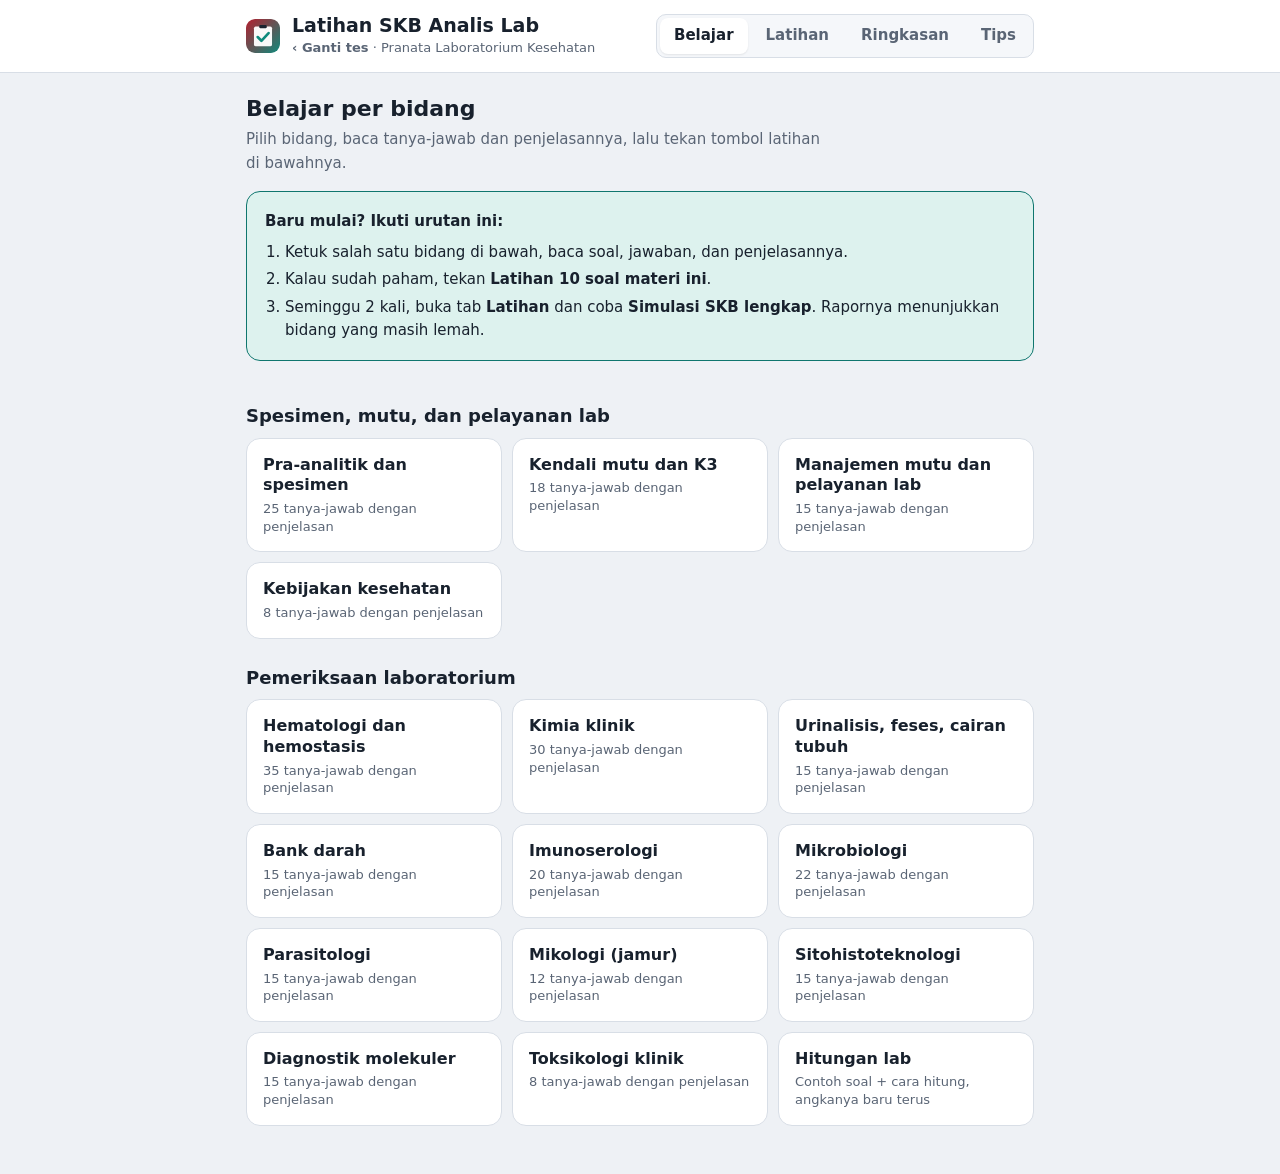
==== skb.html @ 76d7df22 "Latihan CPNS: SKD dan SKB Analis Lab (web app, PWA, offline)" ====
<!doctype html>
<html lang="id">
<head>
<meta charset="utf-8">
<meta name="viewport" content="width=device-width, initial-scale=1, viewport-fit=cover">
<title>Latihan SKB Analis Lab</title>
<meta name="description" content="Latihan soal SKD dan SKB CPNS lengkap dengan pembahasan. Bisa dipasang di HP dan dipakai offline.">
<link rel="manifest" href="manifest.webmanifest">
<link rel="icon" href="icon.svg" type="image/svg+xml">
<link rel="apple-touch-icon" href="icon-192.png">
<meta name="theme-color" media="(prefers-color-scheme: light)" content="#ffffff">
<meta name="theme-color" media="(prefers-color-scheme: dark)" content="#171e28">
<meta name="mobile-web-app-capable" content="yes">
<meta name="apple-mobile-web-app-capable" content="yes">
<meta name="apple-mobile-web-app-status-bar-style" content="default">
<meta name="apple-mobile-web-app-title" content="Latihan CPNS">
<script>if ("serviceWorker" in navigator && location.protocol === "https:") addEventListener("load", function(){ navigator.serviceWorker.register("sw.js").catch(function(){}); });</script>

<style>

/* Layout: satu kolom maks 820px. Gaya lembar CAT BKN: kartu soal + grid nomor (hijau = terjawab, kuning = ragu). Aksen merah putih. */
:root{
  --bg:#eef1f5; --surface:#ffffff; --surface-2:#f5f7fa; --ink:#18212d; --muted:#5a6575; --line:#d8dee6;
  --accent:#a01d2a; --accent-soft:#f7e4e6; --on-accent:#ffffff;
  --ok:#16764a; --ok-soft:#dff2e8; --warn:#9a6208; --warn-soft:#fcefd6; --bad:#b42318; --bad-soft:#fbe3e0;
  --f-head:"Segoe UI Variable Display","Segoe UI",system-ui,-apple-system,Roboto,"Helvetica Neue",Arial,sans-serif;
  --f-body:"Segoe UI",system-ui,-apple-system,Roboto,"Helvetica Neue",Arial,sans-serif;
  --f-num:"Cascadia Mono",Consolas,"Roboto Mono",ui-monospace,Menlo,monospace;
  color-scheme:light;
}
@media (prefers-color-scheme: dark){
  :root{
    --bg:#0f141b; --surface:#171e28; --surface-2:#1d2632; --ink:#e6ebf1; --muted:#9ba6b5; --line:#2b3543;
    --accent:#e46470; --accent-soft:#3b1d23; --on-accent:#1b0b0e;
    --ok:#55c890; --ok-soft:#133022; --warn:#e5ad50; --warn-soft:#352812; --bad:#f17b73; --bad-soft:#3b1a18;
    color-scheme:dark;
  }
}
*{box-sizing:border-box}
[hidden]{display:none!important}
html{-webkit-text-size-adjust:100%}
body{margin:0;background:var(--bg);color:var(--ink);font:15px/1.55 var(--f-body)}
.wrap{max-width:820px;margin:0 auto;padding-left:max(16px,env(safe-area-inset-left,0px));padding-right:max(16px,env(safe-area-inset-right,0px))}
h1,h2,h3,h4{font-family:var(--f-head);line-height:1.25;text-wrap:balance;margin:0}
h2{font-size:22px}
h3{font-size:18px;margin-top:28px}
h4{font-size:15px;margin-top:18px;color:var(--muted);text-transform:uppercase;letter-spacing:.06em}
p{margin:0}
a{color:var(--accent)}
button{font:inherit;color:inherit}
.muted{color:var(--muted)}
.btn{display:inline-flex;align-items:center;justify-content:center;gap:6px;min-height:42px;padding:8px 16px;border-radius:10px;border:1px solid var(--line);background:var(--surface);cursor:pointer;font-weight:600}
.btn:hover{border-color:var(--muted)}
.btn.primary{background:var(--accent);border-color:var(--accent);color:var(--on-accent)}
.btn:disabled{opacity:.45;cursor:default}
.btn[aria-pressed="true"]{background:var(--warn-soft);border-color:var(--warn);color:var(--ink)}
:focus-visible{outline:2px solid var(--accent);outline-offset:2px}
.card{background:var(--surface);border:1px solid var(--line);border-radius:14px;padding:18px}
.row{display:flex;flex-wrap:wrap;gap:10px;align-items:center}
.chip{display:inline-block;padding:2px 10px;border-radius:999px;font:600 12px/1.6 var(--f-num);letter-spacing:.04em;background:var(--surface-2);border:1px solid var(--line)}

/* header */
.top{background:var(--surface);border-bottom:1px solid var(--line)}
.top-in{display:flex;flex-wrap:wrap;gap:12px;align-items:center;justify-content:space-between;padding-block:14px}
.brand{display:flex;gap:12px;align-items:center;min-width:0}
.flag{flex:none;width:34px;height:24px;border-radius:4px;overflow:hidden;border:1px solid var(--line);display:grid;grid-template-rows:1fr 1fr}
.flag i:first-child{background:#c8102e}.flag i:last-child{background:#fff}
.brand h1{font-size:19px}
.brand p{font-size:13px;color:var(--muted)}
.tabs{display:flex;gap:4px;background:var(--surface-2);border:1px solid var(--line);border-radius:10px;padding:3px}
.tab{border:0;background:transparent;padding:6px 14px;border-radius:8px;cursor:pointer;font-weight:600;color:var(--muted)}
.tab[aria-selected="true"]{background:var(--surface);color:var(--ink);box-shadow:0 1px 2px rgba(0,0,0,.08)}
main{padding-block:22px 48px;display:block}
section{display:flex;flex-direction:column;gap:16px}

/* menu */
.intro{display:flex;flex-direction:column;gap:6px}
.intro p{color:var(--muted);max-width:62ch}
.modes{display:grid;grid-template-columns:repeat(3,minmax(0,1fr));gap:10px}
.mode{display:flex;flex-direction:column;gap:2px;text-align:left;padding:16px;border-radius:14px;border:1px solid var(--line);background:var(--surface);cursor:pointer}
.mode:hover{border-color:var(--accent)}
.mode b{font:700 22px/1.2 var(--f-head)}
.mode span{font-size:13px;color:var(--muted)}
.mode em{font:600 12px/1.6 var(--f-num);font-style:normal;margin-top:8px;color:var(--ink)}
.mode.full{grid-column:1/-1;background:var(--accent);border-color:var(--accent);color:var(--on-accent)}
.mode.full span,.mode.full em{color:var(--on-accent);opacity:.9}
.toggle{display:flex;gap:10px;align-items:flex-start;cursor:pointer}
.toggle input{width:18px;height:18px;margin-top:2px;accent-color:var(--accent)}
.tblwrap{overflow-x:auto}
table{border-collapse:collapse;width:100%;font-size:14px}
th,td{text-align:left;padding:8px 10px;border-bottom:1px solid var(--line);vertical-align:top}
th{font-size:12px;text-transform:uppercase;letter-spacing:.05em;color:var(--muted);font-weight:600}
td.n,th.n{font-family:var(--f-num);font-variant-numeric:tabular-nums;white-space:nowrap}

/* quiz */
.qbar{display:flex;gap:10px;align-items:center;flex-wrap:wrap}
.qbar .pos{font-weight:600}
.timer{margin-left:auto;font:700 18px/1 var(--f-num);font-variant-numeric:tabular-nums;padding:8px 12px;border-radius:10px;background:var(--surface);border:1px solid var(--line)}
.timer.low{color:var(--bad);border-color:var(--bad)}
.qtext{white-space:pre-line;font-size:16px;line-height:1.6}
.qtext.big{font-size:30px;letter-spacing:.12em;line-height:1.4}
.opts{display:flex;flex-direction:column;gap:8px;margin-top:16px}
.opt{display:flex;gap:12px;align-items:flex-start;width:100%;text-align:left;padding:11px 14px;border-radius:10px;border:1px solid var(--line);background:var(--surface);cursor:pointer;line-height:1.45}
.opt:hover:not(:disabled){border-color:var(--muted)}
.opt[aria-pressed="true"]{border-color:var(--accent);background:var(--accent-soft)}
.opt:disabled{cursor:default}
.let{flex:none;width:28px;height:28px;border-radius:50%;display:grid;place-items:center;border:1px solid var(--line);font:600 13px/1 var(--f-num);background:var(--surface)}
.opt[aria-pressed="true"] .let{background:var(--accent);border-color:var(--accent);color:var(--on-accent)}
.txt{flex:1;min-width:0;padding-top:3px}
.opt.big .txt,.rv-opts .big .txt{font-size:26px;padding-top:0;line-height:1.1}
.pts{flex:none;font:600 12px/28px var(--f-num);color:var(--muted);white-space:nowrap}
.good{border-color:var(--ok)!important;background:var(--ok-soft)!important}
.badopt{border-color:var(--bad)!important;background:var(--bad-soft)!important}
.fb{margin-top:14px;padding:14px;border-radius:10px;background:var(--surface-2);border:1px solid var(--line);display:flex;flex-direction:column;gap:6px}
.fb .v{font-weight:700}
.fb .v.ok{color:var(--ok)}.fb .v.bad{color:var(--bad)}
.qnav{position:sticky;bottom:0;z-index:5;display:grid;grid-template-columns:1fr auto 1fr;gap:8px;padding-block:10px;padding-bottom:max(10px,env(safe-area-inset-bottom,0px));background:var(--bg)}
.qnav .btn{width:100%}
.gridhead{display:flex;justify-content:space-between;align-items:center;gap:10px;margin-bottom:12px}
.gsec{font:600 12px/1 var(--f-num);color:var(--muted);letter-spacing:.06em;margin:10px 0 6px}
.gsec:first-child{margin-top:0}
.grid{display:grid;grid-template-columns:repeat(auto-fill,minmax(42px,1fr));gap:6px}
.gbtn{height:38px;border-radius:8px;border:1px solid var(--line);background:var(--surface);cursor:pointer;font:600 13px/1 var(--f-num);font-variant-numeric:tabular-nums}
.gbtn.done{background:var(--ok-soft);border-color:var(--ok)}
.gbtn.flag{background:var(--warn-soft);border-color:var(--warn)}
.gbtn.cur{outline:2px solid var(--accent);outline-offset:1px}
.legend{display:flex;flex-wrap:wrap;gap:14px;margin-top:12px;font-size:13px;color:var(--muted)}
.legend i{display:inline-block;width:12px;height:12px;border-radius:3px;border:1px solid var(--line);vertical-align:-1px;margin-right:6px}
.legend .l-done{background:var(--ok-soft);border-color:var(--ok)}
.legend .l-flag{background:var(--warn-soft);border-color:var(--warn)}
.confirm{border-color:var(--accent);display:flex;flex-direction:column;gap:12px}

/* hasil */
.summary{display:flex;flex-direction:column;gap:6px}
.summary .big{font:700 34px/1.1 var(--f-head)}
.secgrid{display:grid;grid-template-columns:repeat(auto-fit,minmax(220px,1fr));gap:10px}
.sc{display:flex;flex-direction:column;gap:8px}
.sc .score{font:700 28px/1 var(--f-head);font-variant-numeric:tabular-nums}
.sc .score small{font-size:15px;color:var(--muted);font-weight:600}
.bar{position:relative;height:10px;border-radius:5px;background:var(--surface-2);border:1px solid var(--line);margin-top:6px}
.bar i{display:block;height:100%;border-radius:5px}
.bar b{position:absolute;top:-5px;bottom:-5px;width:2px;background:var(--ink)}
.barlbl{position:relative;height:16px;font:600 11px/16px var(--f-num);color:var(--muted)}
.barlbl span{position:absolute;transform:translateX(-50%);white-space:nowrap}
.status{font-weight:700;font-size:14px}
.status.ok{color:var(--ok)}.status.bad{color:var(--bad)}
.rv{background:var(--surface);border:1px solid var(--line);border-radius:14px;padding:16px;display:flex;flex-direction:column;gap:10px}
.rv-head{display:flex;gap:8px;align-items:center;flex-wrap:wrap}
.rv-no{font:700 14px/1 var(--f-num)}
.rv-v{margin-left:auto;font-weight:700;font-size:14px}
.rv-v.ok{color:var(--ok)}.rv-v.bad{color:var(--bad)}.rv-v.warn{color:var(--warn)}
.rv-opts{list-style:none;margin:0;padding:0;display:flex;flex-direction:column;gap:6px}
.rv-opts li{display:flex;gap:10px;align-items:flex-start;padding:8px 10px;border-radius:8px;border:1px solid var(--line)}
.tag{flex:none;font:600 11px/22px var(--f-num);padding:0 8px;border-radius:999px;background:var(--surface-2);border:1px solid var(--line);align-self:center}
.pemb{padding:12px;border-radius:10px;background:var(--surface-2);font-size:14px}
.pemb::before{content:"Pembahasan: ";font-weight:700}

/* contekan */
.cheat{display:flex;flex-direction:column;gap:12px}
.cheat ul{margin:0;padding-left:20px;display:flex;flex-direction:column;gap:4px}
.lead{color:var(--muted);max-width:64ch}
.cols{display:grid;grid-template-columns:repeat(2,minmax(0,1fr));gap:12px}
.note{font-size:13px;color:var(--muted)}
.callout{padding:12px 14px;border-radius:10px;background:var(--accent-soft);border:1px solid var(--accent);font-size:14px}

/* versi cetak */
.plist{padding-left:22px;display:flex;flex-direction:column;gap:14px}
.pq{break-inside:avoid}
.popts{list-style:none;padding-left:0;margin:6px 0 0;display:flex;flex-direction:column;gap:2px}
.popts.big li{font-size:22px}
.pkey{display:flex;flex-direction:column;gap:6px;break-inside:avoid;padding:8px 0;border-bottom:1px solid var(--line)}
.pkey b{font-family:var(--f-num)}
.pagebreak{break-before:page}
body.printmode .top,body.printmode .noprint{display:none!important}

@media (max-width:600px){
  .modes{grid-template-columns:1fr 1fr}
  .cols{grid-template-columns:1fr}
  .qtext.big{font-size:24px}
  .timer{font-size:16px}
}
@media print{
  :root{--bg:#fff;--surface:#fff;--surface-2:#f3f4f6;--ink:#111;--muted:#444;--line:#ccc;--accent:#a01d2a;--accent-soft:#f7e4e6;color-scheme:light}
  @page{margin:14mm}
  body{font-size:11pt;background:#fff}
  .top,.noprint,.qnav{display:none!important}
  main{padding:0}
  .card{border:0;padding:0}
  h3{break-after:avoid}
  .tblwrap{overflow:visible}
  tr{break-inside:avoid}
}
@media (prefers-reduced-motion:reduce){*{scroll-behavior:auto!important}}

/* ---- v2: figural, latihan per materi, riwayat ---- */
.fig{white-space:pre;font:28px/1.25 "Segoe UI Symbol","Noto Sans Symbols 2","Noto Sans Symbols","Apple Symbols",var(--f-body);margin-top:14px;padding:12px 14px;background:var(--surface-2);border:1px solid var(--line);border-radius:10px;overflow-x:auto;max-width:100%}
.figo .txt{white-space:pre;font:22px/1.15 "Segoe UI Symbol","Noto Sans Symbols 2","Noto Sans Symbols","Apple Symbols",var(--f-body);padding-top:2px}
.sub{display:flex;flex-direction:column;gap:10px}
.btn.sm{min-height:34px;padding:4px 12px;font-size:13px}
.grouplbl{font:600 12px/1 var(--f-num);letter-spacing:.08em;color:var(--muted);margin-top:8px}
.chips{display:flex;flex-wrap:wrap;gap:8px;margin-top:8px}
.chipbtn{border:1px solid var(--line);background:var(--surface);color:var(--ink);border-radius:999px;padding:7px 14px;cursor:pointer;font-weight:600;font-size:14px;text-align:left}
.chipbtn:hover{border-color:var(--accent);background:var(--accent-soft)}
.chipbtn small{color:var(--muted);font-weight:500;margin-left:6px;font-size:12px}
#riwayat td.status{font-size:13px}
.popts li{display:flex;gap:4px;align-items:flex-start}
.popts.figo li .txt{font-size:18px}
@media (max-width:600px){
  .modes{grid-template-columns:repeat(3,minmax(0,1fr))}
  .mode{padding:12px}
  .mode b{font-size:20px}
  .fig{font-size:20px}
  .figo .txt{font-size:18px}
}
@media print{
  .fig{background:none;font-size:16pt}
}
/* ---- Mobile first: target sentuh besar, header ringkas ---- */
button,a,.toggle{touch-action:manipulation;-webkit-tap-highlight-color:transparent}
.brand .home{flex:none;display:block;line-height:0}
.brand .home img{border-radius:9px}
.brand .switch{color:var(--muted);text-decoration:none;font-weight:600}
.brand .switch:hover{color:var(--accent)}
@media (max-width:600px){
  body{font-size:16px}
  .top-in{padding-block:10px;gap:10px}
  .brand h1{font-size:17px}
  .brand p{font-size:12px}
  .tabs{width:100%}
  .tab{flex:1;padding:9px 6px;font-size:14px;text-align:center}
  main{padding-block:16px 40px}
  .card{padding:15px;border-radius:12px}
  h2{font-size:20px}
  .qtext{font-size:16.5px}
  .opt{min-height:54px;padding:13px 12px;font-size:16px}
  .let{width:30px;height:30px}
  .qnav .btn{min-height:50px;font-size:15px}
  .qnav{grid-template-columns:1fr 1fr 1.3fr}
  .gbtn{height:44px;font-size:14px}
  .grid{grid-template-columns:repeat(auto-fill,minmax(44px,1fr))}
  .chipbtn{min-height:42px;font-size:14.5px}
  .btn{min-height:46px}
  .btn.sm{min-height:38px}
  .timer{padding:8px 10px}
  .mode{min-height:96px}
  table{font-size:13.5px}
  th,td{padding:7px 8px}
}
@media (hover:none){
  .opt:hover:not(:disabled),.chipbtn:hover,.btn:hover{border-color:var(--line)}
  .opt[aria-pressed="true"]{border-color:var(--accent)}
}
/* ---- Tab Belajar (mode baca) ---- */
.guide{display:flex;flex-direction:column;gap:6px;border-color:var(--accent);background:var(--accent-soft)}
.guide ol{margin:2px 0 0;padding-left:20px;display:flex;flex-direction:column;gap:4px}
.tgrid{display:grid;grid-template-columns:repeat(auto-fill,minmax(220px,1fr));gap:10px;margin-top:10px}
.tcard{display:flex;flex-direction:column;gap:4px;text-align:left;padding:16px;border-radius:14px;border:1px solid var(--line);background:var(--surface);color:var(--ink);cursor:pointer;min-height:76px;font:inherit}
.tcard b{font-size:16px;line-height:1.3}
.tcard span{font-size:13px;color:var(--muted);line-height:1.35}
.tcard:hover{border-color:var(--accent)}
.btn.big{min-height:52px;font-size:16px;width:100%}
.tlist{display:flex;flex-direction:column;gap:10px}
.tq .rv-no{color:var(--muted);font-size:12px}
.tq-isi{display:flex;flex-direction:column;gap:8px}
.ans{padding:12px 14px;border-radius:10px;background:var(--ok-soft);border:1px solid var(--ok);line-height:1.5}
.ans > b{color:var(--ok)}
.ans.figans span{font:24px/1.15 "Segoe UI Symbol","Noto Sans Symbols 2","Noto Sans Symbols","Apple Symbols",var(--f-body);white-space:pre;display:inline-block;vertical-align:middle}
.tkp-list{list-style:none;margin:8px 0 0;padding:0;display:flex;flex-direction:column;gap:6px}
.tkp-list li{display:flex;gap:10px;align-items:flex-start}
.tkp-list .pts{flex:none;min-width:54px;line-height:1.5}
.tkp-list .pts.top{color:var(--ok);font-weight:700}
.reveal{align-self:flex-start}
@media (max-width:600px){
  .tgrid{grid-template-columns:1fr 1fr;gap:8px}
  .tcard{padding:13px;min-height:84px}
  .tcard b{font-size:15px}
  .tab{padding:9px 4px;font-size:13.5px}
}
/* Kolom tidak boleh melebar karena tabel di dalamnya */
.cols{grid-template-columns:repeat(2,minmax(0,1fr))}
.cols > *, .secgrid > *, .tgrid > *, .langkah > *, .pilih > *{min-width:0}
@media (max-width:600px){ .cols{grid-template-columns:minmax(0,1fr)} }

/* ---- Tema SKB: aksen hijau toska biar beda dari aplikasi SKD ---- */
:root{--accent:#0f766e;--accent-soft:#ddf2ee;--on-accent:#ffffff}
@media (prefers-color-scheme: dark){:root{--accent:#34c3ae;--accent-soft:#11302b;--on-accent:#04201b}}
@media print{:root{--accent:#0f766e;--accent-soft:#ddf2ee}}
.summary .big small{font-size:16px;color:var(--muted);font-weight:600}

</style>
</head>
<body>
<header class="top">
  <div class="wrap top-in">
    <div class="brand">
      <a class="home" href="./" title="Kembali ke pilihan tes"><img src="icon.svg" width="34" height="34" alt="Pilih tes"></a>
      <div><h1>Latihan SKB Analis Lab</h1><p><a class="switch" href="./">‹ Ganti tes</a> · Pranata Laboratorium Kesehatan</p></div>
    </div>
    <nav class="tabs" role="tablist">
      <button class="tab" role="tab" data-tab="belajar" aria-selected="true">Belajar</button>
      <button class="tab" role="tab" data-tab="latihan" aria-selected="false">Latihan</button>
      <button class="tab" role="tab" data-tab="contekan" aria-selected="false">Ringkasan</button>
      <button class="tab" role="tab" data-tab="tips" aria-selected="false">Tips</button>
    </nav>
  </div>
</header>

<main class="wrap">
  <section id="v-belajar">
    <div class="intro">
      <h2>Belajar per bidang</h2>
      <p>Pilih bidang, baca tanya-jawab dan penjelasannya, lalu tekan tombol latihan di bawahnya.</p>
    </div>
    <div class="card guide">
      <b>Baru mulai? Ikuti urutan ini:</b>
      <ol>
        <li>Ketuk salah satu bidang di bawah, baca soal, jawaban, dan penjelasannya.</li>
        <li>Kalau sudah paham, tekan <b>Latihan 10 soal materi ini</b>.</li>
        <li>Seminggu 2 kali, buka tab <b>Latihan</b> dan coba <b>Simulasi SKB lengkap</b>. Rapornya menunjukkan bidang yang masih lemah.</li>
      </ol>
    </div>
    <div id="belajar-list"></div>
  </section>

  <section id="v-topik" hidden>
    <div><button class="btn sm" id="t-back" type="button">‹ Daftar bidang</button></div>
    <div class="intro"><span class="chip" id="t-sec" style="align-self:flex-start">SKB</span><h2 id="t-judul"></h2><p class="muted" id="t-info"></p></div>
    <button class="btn primary big" id="t-latihan" type="button">Latihan 10 soal materi ini</button>
    <label class="toggle card" for="t-tutup"><input type="checkbox" id="t-tutup"><span><b>Tutup jawaban</b><br><span class="muted">Coba jawab di kepala dulu, lalu ketuk “Lihat jawaban” di tiap soal.</span></span></label>
    <div id="t-list" class="tlist"></div>
    <button class="btn" id="t-more" type="button" hidden>Tampilkan contoh soal lain</button>
    <button class="btn primary big" id="t-latihan2" type="button">Latihan 10 soal materi ini</button>
  </section>

  <section id="v-menu" hidden>
    <div class="intro">
      <h2>Latihan SKB Pranata Laboratorium Kesehatan</h2>
      <p>SKB (Seleksi Kompetensi Bidang) menguji ilmu teknis analis lab. Soal diambil acak dari bank soal, soal hitungan lab dibuat ulang dengan angka baru tiap main, dan soal yang jarang muncul didahulukan.</p>
    </div>
    <div class="modes" id="modes"></div>
    <label class="toggle card" for="opt-belajar">
      <input type="checkbox" id="opt-belajar">
      <span><b>Mode belajar</b><br><span class="muted">Pembahasan langsung muncul tiap selesai jawab, tanpa timer. Matikan kalau mau simulasi kayak ujian beneran.</span></span>
    </label>
    <div class="card sub">
      <h3 style="margin-top:0">Latihan per bidang</h3>
      <p class="muted">Mau latihan satu bidang saja? Buka tab Belajar, pilih bidangnya, lalu tekan “Latihan 10 soal materi ini”.</p>
      <div><button class="btn" id="b-ke-belajar" type="button">Buka tab Belajar</button></div>
    </div>
    <div class="card sub">
      <h3 style="margin-top:0">Ulangi soal yang pernah salah</h3>
      <p class="muted" id="salah-info"></p>
      <div class="row">
        <button class="btn primary" id="b-salah" type="button">Latihan soal yang salah</button>
        <button class="btn" id="b-salah-reset" type="button">Kosongkan daftar</button>
      </div>
      <p class="note" id="salah-confirm" hidden></p>
    </div>
    <div class="card sub" id="riwayat-card" hidden>
      <h3 style="margin-top:0">Riwayat nilai</h3>
      <div class="tblwrap"><table id="riwayat"></table></div>
    </div>
    <div class="card">
      <h3 style="margin-top:0">Tentang SKB</h3>
      <ul style="margin:8px 0 0;padding-left:20px;display:flex;flex-direction:column;gap:4px">
        <li>SKB ikut kalau lolos passing grade SKD. Biasanya pakai CAT BKN dengan materi teknis sesuai jabatan.</li>
        <li>Jenjang <b>Terampil</b> untuk lulusan D3, jenjang <b>Ahli Pertama</b> untuk lulusan D4/S1. Materinya sama, Ahli Pertama lebih dalam di mutu, manajemen, dan molekuler.</li>
        <li>Nilai akhir umumnya gabungan 40% SKD dan 60% SKB, lalu diranking per formasi. Jadi SKB porsinya lebih besar.</li>
        <li>Jumlah soal, waktu, dan tes tambahan (praktik/wawancara) bisa beda tiap instansi. Cek pengumuman resmi di <a href="https://sscasn.bkn.go.id" target="_blank" rel="noopener">sscasn.bkn.go.id</a> dan instansi tujuan.</li>
      </ul>
      <h4>Materi pokok resmi SKB CAT: Pranata Laboratorium Kesehatan Ahli Pertama</h4>
      <div class="cols" style="margin-top:8px">
        <div><b>Kompetensi generik</b><ol style="margin:6px 0 0;padding-left:20px">
          <li>Pengambilan, penanganan, pengiriman, dan penyimpanan spesimen laboratorium kesehatan</li>
          <li>Audit mutu internal (IQC) dan verifikasi pengendalian mutu internal laboratorium</li>
          <li>Quality management laboratorium</li>
          <li>Sistem pelayanan laboratorium</li>
        </ol></div>
        <div><b>Kompetensi spesifik</b><ol style="margin:6px 0 0;padding-left:20px">
          <li>Pemeriksaan darah lengkap dan hemostasis</li>
          <li>Urinalisis, pemeriksaan feses lengkap, pemeriksaan kimia darah, dan cairan tubuh</li>
          <li>Pemeriksaan imunologi dasar</li>
          <li>Pemeriksaan mikroskopik preparat, BTA, malaria, protozoa, helmintologi, dan mikologi</li>
          <li>Pemeriksaan sito-histoteknologi (prosesing jaringan, sitopatologi, mikrotom, potong beku jaringan)</li>
          <li>Diagnostik molekuler (isolasi, amplifikasi, dan identifikasi asam nukleat)</li>
        </ol></div>
      </div>
      <p class="note" style="margin-top:8px">Sumber: Lampiran Surat Menteri PANRB Nomor B/5457/M.SM.01.00/2024 tentang Materi Pokok Soal SKB dengan CAT (CPNS TA 2024), halaman 91. Untuk jenjang Terampil, lampiran itu cuma merujuk ke kamus kompetensi tanpa rincian topik. Kisi-kisi CPNS 2021 untuk Terampil menekankan pengambilan, penerimaan, dan pengiriman spesimen, sediaan hematologi dan mikrobiologi, serta perawatan alat. Semua topik itu ada di bank soal ini.</p>
      <p class="note" id="bank-info" style="margin-top:10px"></p>
    </div>
  </section>

  <section id="v-quiz" hidden>
    <div class="qbar">
      <button class="btn sm" id="b-keluar" type="button">‹ Menu</button>
      <span class="chip" id="q-sec"></span>
      <span class="pos" id="q-pos"></span>
      <span class="timer" id="q-timer" aria-live="off"></span>
    </div>
    <div class="card confirm" id="exit-confirm" hidden>
      <p>Keluar dari latihan ini? Jawaban yang sudah diisi tidak disimpan dan tidak masuk riwayat.</p>
      <div class="row">
        <button class="btn primary" id="x-yes" type="button">Ya, keluar ke menu</button>
        <button class="btn" id="x-finish" type="button">Selesai dan lihat nilai</button>
        <button class="btn" id="x-no" type="button">Lanjut ngerjain</button>
      </div>
    </div>
    <article class="card">
      <p class="qtext" id="q-text"></p>
      <div class="opts" id="q-opts"></div>
      <div class="fb" id="q-fb" hidden></div>
    </article>
    <div class="qnav">
      <button class="btn" id="b-prev" type="button">Sebelumnya</button>
      <button class="btn" id="b-flag" type="button" aria-pressed="false">Ragu-ragu</button>
      <button class="btn primary" id="b-next" type="button">Berikutnya</button>
    </div>
    <div class="card confirm" id="confirm" hidden>
      <p id="confirm-text"></p>
      <div class="row">
        <button class="btn primary" id="c-yes" type="button">Ya, selesai dan lihat nilai</button>
        <button class="btn" id="c-no" type="button">Lanjut ngerjain</button>
      </div>
    </div>
    <div class="card">
      <div class="gridhead"><b>Nomor soal</b><button class="btn" id="b-finish" type="button">Selesai</button></div>
      <div id="grid"></div>
      <div class="legend"><span><i class="l-done"></i>Sudah dijawab</span><span><i class="l-flag"></i>Ragu-ragu</span><span><i></i>Belum dijawab</span></div>
    </div>
  </section>

  <section id="v-hasil" hidden>
    <div class="card summary" id="h-sum"></div>
    <div class="card sub">
      <h3 style="margin-top:0">Rapor per bidang</h3>
      <div class="tblwrap"><table id="h-rapor"></table></div>
      <div id="h-saran"></div>
    </div>
    <div class="row noprint">
      <button class="btn primary" id="h-again" type="button">Ulangi dengan soal baru</button>
      <button class="btn" id="h-menu" type="button">Kembali ke menu</button>
    </div>
    <h3>Pembahasan</h3>
    <label class="toggle noprint" for="h-wrong"><input type="checkbox" id="h-wrong"><span>Tampilkan yang salah saja</span></label>
    <div id="h-review" style="display:flex;flex-direction:column;gap:10px"></div>
  </section>

  <section id="v-contekan" class="cheat" hidden><h2>Ringkasan materi SKB</h2><p class="lead">Sedang disusun.</p></section>

  <section id="v-tips" class="cheat" hidden>
    <div class="row noprint" style="justify-content:space-between">
      <h2>Tips dan cara belajar SKB</h2>
      <button class="btn" type="button" onclick="window.print()">Cetak / simpan PDF</button>
    </div>
    <p class="lead">Materi SKB analis itu luas, tapi polanya berulang: tabung dan spesimen, rumus hitungan, gambaran mikroskopis, dan interpretasi hasil. Kuasai yang sering keluar dulu, baru yang jarang.</p>

    <h3>Alur belajar harian (60 sampai 90 menit)</h3>
    <div class="tblwrap"><table><tbody>
      <tr><td class="n">1</td><td><b>10 menit hitungan lab</b> (mode belajar). Rumusnya sedikit, soalnya pasti keluar, jadi ini poin paling murah.</td></tr>
      <tr><td class="n">2</td><td><b>30 menit 2 bidang terlemah</b> dari rapor simulasi terakhir, mode belajar, baca semua pembahasan.</td></tr>
      <tr><td class="n">3</td><td><b>10 menit ulangi soal salah.</b></td></tr>
      <tr><td class="n">4</td><td><b>10 menit baca contekan</b> bidang yang barusan dilatih.</td></tr>
      <tr><td class="n">5</td><td><b>Tiap 3 hari:</b> simulasi 100 soal pakai timer. Lihat rapor per bidang, yang merah jadi fokus 3 hari berikutnya.</td></tr>
    </tbody></table></div>

    <h3>Urutan prioritas bidang</h3>
    <div class="tblwrap"><table>
      <thead><tr><th>Prioritas</th><th>Bidang</th><th>Alasan</th></tr></thead>
      <tbody>
        <tr><td class="n">1</td><td>Hematologi, kimia klinik, pra-analitik</td><td>Porsi soal paling besar dan paling sering jadi soal kasus</td></tr>
        <tr><td class="n">2</td><td>Kendali mutu, manajemen mutu, mikrobiologi, imunoserologi</td><td>Mutu dan manajemen lab masuk kompetensi generik resmi, sisanya banyak hafalan pasti (media, reagen, aturan Westgard)</td></tr>
        <tr><td class="n">3</td><td>Parasitologi, mikologi, urinalisis dan cairan tubuh, bank darah</td><td>Mikologi disebut eksplisit di materi resmi; topiknya sempit, cepat dikuasai</td></tr>
        <tr><td class="n">4</td><td>Sitohisto, molekuler, toksikologi, kebijakan kesehatan</td><td>Soalnya lebih sedikit, cukup kuasai alur kerja dan angka kunci</td></tr>
      </tbody>
    </table></div>

    <h3>Jembatan keledai lab</h3>
    <div class="tblwrap"><table>
      <thead><tr><th>Yang dihafal</th><th>Trik</th></tr></thead>
      <tbody>
        <tr><td>Urutan tabung (CLSI): kultur darah, biru sitrat, merah/kuning serum, hijau heparin, ungu EDTA, abu-abu fluorida</td><td>“<b>K</b>akak <b>B</b>elajar <b>M</b>erawat <b>H</b>ewan <b>U</b>ntuk <b>A</b>nak”</td></tr>
        <tr><td>Pewarnaan Gram: kristal violet, lugol, alkohol (peluntur), safranin</td><td>“<b>KiLAS</b>”. Gram positif ungu, Gram negatif merah</td></tr>
        <tr><td>Ziehl-Neelsen: karbol fuksin (dipanaskan), asam alkohol, metilen biru</td><td>“<b>KAM</b>”. BTA merah di latar biru</td></tr>
        <tr><td>Indeks eritrosit</td><td>MCV = Ht × 10 ÷ eritrosit, MCH = Hb × 10 ÷ eritrosit, MCHC = Hb × 100 ÷ Ht. Ingat: MCHC satu-satunya yang tidak pakai jumlah eritrosit</td></tr>
        <tr><td>Faktor kamar hitung Improved Neubauer</td><td>Leukosit × 50, eritrosit × 10.000</td></tr>
        <tr><td>LDL Friedewald</td><td>Kolesterol total - HDL - TG/5, hanya kalau TG di bawah 400 mg/dL</td></tr>
        <tr><td>Glukosa mg/dL ke mmol/L</td><td>Bagi 18</td></tr>
        <tr><td>Suhu PCR</td><td>“<b>95-55-72</b>”: denaturasi, annealing (sekitar 50 sampai 65), ekstensi</td></tr>
        <tr><td>Aturan Westgard</td><td>1-2s cuma peringatan. 1-3s dan R-4s = galat acak. 2-2s, 4-1s, 10x = galat sistematik</td></tr>
        <tr><td>PT vs APTT</td><td>PT = ekstrinsik (faktor VII), APTT = intrinsik (VIII, IX, XI, XII). Dua-duanya pakai tabung sitrat</td></tr>
        <tr><td>Simpan komponen darah</td><td>PRC dingin 2 sampai 6 °C, trombosit suhu ruang 20 sampai 24 °C sambil digoyang, plasma (FFP) beku</td></tr>
        <tr><td>Pewarnaan HE</td><td>Hematoksilin = inti biru, Eosin = sitoplasma merah muda</td></tr>
        <tr><td>Warna kantong limbah</td><td>Kuning infeksius, ungu sitotoksik, merah radioaktif, cokelat farmasi/kimia, hitam nonmedis. Benda tajam ke wadah tahan tusuk</td></tr>
      </tbody>
    </table></div>

    <h3>Cara jawab soal kasus</h3>
    <ul>
      <li><b>Cari angka yang tidak normal dulu</b>, baru baca pertanyaannya. Contoh: MCV rendah + MCHC rendah = mikrositik hipokrom, pikirkan defisiensi besi atau talasemia.</li>
      <li><b>Soal “langkah pertama/selanjutnya”</b> hampir selalu jawabannya yang paling aman dan sesuai prosedur: cek identitas, ulangi pemeriksaan, cek kontrol, atau konfirmasi, bukan langsung melapor hasil.</li>
      <li><b>Hasil aneh + spesimen hemolisis/lipemik/ikterik</b> biasanya jawabannya kesalahan pra-analitik. Kalium naik palsu pada hemolisis itu favorit soal.</li>
      <li><b>Nilai kritis</b> dilaporkan segera ke dokter/perawat yang bertanggung jawab dan dicatat, jangan ditunda sampai hasil lengkap.</li>
      <li><b>Soal serologi:</b> bedakan skrining vs konfirmasi (sifilis: RPR/VDRL skrining dan pemantauan, TPHA konfirmasi), dan fase infeksi (dengue: NS1 di awal demam, IgM/IgG setelahnya).</li>
      <li><b>Soal mikroskopis:</b> hafalkan ciri pembeda, bukan semua ciri. Contoh: Trichuris bentuk tempayan, P. falciparum gametosit pisang, Entamoeba histolytica menelan eritrosit.</li>
    </ul>

    <h3>Strategi di ruang ujian</h3>
    <ul>
      <li>Kerjakan dulu soal hafalan yang pasti bisa, tandai ragu-ragu soal hitungan dan kasus panjang, balik di akhir.</li>
      <li>Jangan ada soal kosong. Kalau mentok, coret pilihan yang pasti salah dulu, lalu tebak dari sisanya.</li>
      <li>Hitungan: tulis rumus dulu di kertas buram, baru masukkan angka. Cek satuan (fL, pg, g/dL, mL/menit).</li>
      <li>SKB porsinya lebih besar dari SKD di nilai akhir, jadi tiap soal SKB sangat berharga.</li>
    </ul>

    <h3>Kenapa cara ini manjur</h3>
    <ul>
      <li><b>Jawab dulu, baru lihat kunci</b> (active recall) bikin ingatan lebih nempel daripada membaca buku ulang-ulang.</li>
      <li><b>Soal salah diulang berkala</b> lewat daftar “soal yang pernah salah” sampai hilang dari daftar.</li>
      <li><b>Pilihan jawaban selalu diacak</b>, jadi pahami alasannya, jangan menghafal letak hurufnya.</li>
      <li>Belajar 25 menit, istirahat 5 menit. Sedikit tapi tiap hari lebih efektif daripada maraton semalam.</li>
    </ul>
  </section>

  <section id="v-print" hidden></section>
</main>

<script>
const BANK_SKB_A = [
{t:"praanalitik", q:"Pasien akan diperiksa glukosa darah puasa. Lama puasa yang dianjurkan sebelum pengambilan darah adalah ...", o:["8 sampai 12 jam, hanya boleh minum air putih","2 sampai 4 jam, boleh makan ringan","14 sampai 24 jam tanpa air minum","30 menit setelah makan terakhir","Tidak perlu puasa, cukup menghindari gula pada pagi hari"], p:"Glukosa darah puasa mensyaratkan puasa 8 sampai 12 jam dengan air putih tetap boleh diminum. Puasa terlalu singkat membuat kadar glukosa meningkat palsu, sedangkan puasa lebih dari 14 jam dapat menurunkan glukosa dan mengubah hasil lain."},
{t:"praanalitik", q:"Pada pengambilan darah vena, tourniquet sebaiknya dipasang tidak lebih dari ...", o:["1 menit","3 menit","5 menit","10 menit","15 menit"], p:"Pemasangan tourniquet lebih dari 1 menit menyebabkan hemokonsentrasi dan stasis sehingga kadar protein, kolesterol, dan komponen terikat protein meningkat palsu. Tourniquet sebaiknya dilepas segera setelah darah mulai mengalir."},
{t:"praanalitik", q:"Sudut penusukan jarum yang tepat pada pengambilan darah vena dengan jarum biasa atau vacutainer adalah ...", o:["15 sampai 30 derajat dengan lubang jarum (bevel) menghadap ke atas","45 sampai 60 derajat dengan bevel menghadap ke bawah","90 derajat tegak lurus kulit","Sejajar kulit (0 derajat)","60 sampai 90 derajat dengan bevel menghadap ke samping"], p:"Sudut kecil 15 sampai 30 derajat dengan bevel menghadap ke atas mengurangi risiko menembus dinding vena belakang dan memudahkan darah mengalir. Sudut besar berisiko menembus vena dan menyebabkan hematoma."},
{t:"praanalitik", q:"Urutan pengambilan darah dengan beberapa jenis tabung menurut pedoman CLSI yang benar adalah ...", o:["Botol kultur darah, tabung sitrat (biru), tabung serum (merah/kuning), tabung heparin (hijau), tabung EDTA (ungu), tabung fluorida (abu-abu)","Tabung EDTA, tabung sitrat, tabung serum, tabung heparin, botol kultur darah, tabung fluorida","Tabung serum, tabung EDTA, tabung heparin, tabung sitrat, tabung fluorida, botol kultur darah","Tabung fluorida, tabung EDTA, tabung heparin, tabung serum, tabung sitrat, botol kultur darah","Tabung heparin, tabung EDTA, tabung fluorida, tabung sitrat, tabung serum, botol kultur darah"], p:"Kultur darah diambil paling awal agar steril, lalu sitrat, serum, heparin, EDTA, dan fluorida terakhir. Urutan ini mencegah kontaminasi aditif antar tabung, terutama EDTA yang tidak boleh mendahului tabung sitrat, serum, dan heparin."},
{t:"praanalitik", q:"Tabung dengan tutup berwarna ungu pada pengambilan darah vena berisi antikoagulan ...", o:["EDTA","Natrium sitrat","Heparin","Natrium fluorida","Aktivator bekuan"], p:"Tabung tutup ungu berisi EDTA (K2 atau K3) yang mengikat kalsium, dipakai untuk pemeriksaan hematologi rutin. Sitrat memakai tutup biru, heparin hijau, dan fluorida abu-abu."},
{t:"praanalitik", q:"Pemeriksaan koagulasi (PT dan APTT) memakai tabung natrium sitrat dengan perbandingan antikoagulan dan darah ...", o:["1 bagian sitrat : 9 bagian darah","1 bagian sitrat : 4 bagian darah","1 bagian sitrat : 1 bagian darah","9 bagian sitrat : 1 bagian darah","1 bagian sitrat : 19 bagian darah"], p:"Rasio 1:9 (sitrat 3,2% atau 3,8% terhadap darah) harus dijaga karena jumlah kalsium yang diikat sitrat menentukan hasil uji koagulasi. Rasio 1:4 dipakai pada LED Westergren, bukan pada uji koagulasi."},
{t:"praanalitik", q:"Spesimen darah untuk pemeriksaan glukosa yang tidak dapat segera dipisahkan dari sel sebaiknya ditampung pada tabung ...", o:["Abu-abu berisi natrium fluorida","Ungu berisi EDTA","Biru berisi natrium sitrat","Merah tanpa aditif","Hijau berisi heparin litium"], p:"Natrium fluorida menghambat enzim glikolisis sehingga glukosa stabil beberapa jam. Pada tabung lain, sel darah terus memakai glukosa dan kadarnya turun palsu."},
{t:"praanalitik", q:"Penyebab hemolisis in vitro yang paling mungkin pada pengambilan darah vena adalah ...", o:["Menarik spuit terlalu kuat dengan jarum berdiameter sangat kecil lalu mengocok tabung keras","Tourniquet dilepas sebelum jarum dicabut","Pasien berpuasa 10 jam","Tabung diberi label sebelum diisi","Kulit dibersihkan dengan alkohol dan dibiarkan kering"], p:"Tekanan negatif besar, jarum sangat kecil, dan pengocokan keras merusak membran eritrosit. Alkohol yang belum kering juga dapat menyebabkan hemolisis, tetapi bila dibiarkan kering justru dianjurkan."},
{t:"praanalitik", q:"Serum tampak keruh seperti susu (lipemik) paling mengganggu pemeriksaan ...", o:["Fotometri, karena kekeruhan menaikkan absorbansi sehingga hasil keliru","Penentuan golongan darah ABO","Hitung jenis leukosit pada sediaan apus","Pemeriksaan carik celup urin","Pengukuran suhu tubuh pasien"], p:"Lipemia menghamburkan cahaya dan menaikkan absorbansi pada fotometri, sehingga banyak parameter kimia klinik menyimpang. Penyebab tersering adalah pengambilan tanpa puasa yang cukup sehingga trigliserida tinggi."},
{t:"praanalitik", q:"Serum berwarna kuning pekat pada pasien dengan bilirubin sangat tinggi disebut spesimen ...", o:["Ikterik","Lipemik","Hemolitik","Beku","Terkontaminasi EDTA"], p:"Warna kuning pekat akibat bilirubin tinggi disebut ikterik. Hemolitik berwarna merah muda sampai merah, sedangkan lipemik keruh putih seperti susu."},
{t:"praanalitik", q:"Pada pengambilan darah kapiler dari ujung jari, langkah yang benar adalah ...", o:["Tetes darah pertama dibuang, lalu tetes berikutnya dipakai tanpa memeras kuat","Tetes pertama langsung dipakai karena paling murni","Jari diperas kuat agar darah cepat keluar","Tusukan dilakukan pada ujung jari yang masih basah alkohol","Tusukan dilakukan pada sisi yang pucat dan dingin tanpa dihangatkan"], p:"Tetes pertama mengandung cairan jaringan dan sisa antiseptik sehingga dibuang. Memeras kuat mengencerkan darah dengan cairan jaringan dan membuat hasil tidak akurat."},
{t:"praanalitik", q:"Untuk biakan urin, spesimen urin yang dianjurkan adalah ...", o:["Urin porsi tengah (midstream) yang ditampung dengan wadah steril setelah membersihkan genitalia","Urin tampungan 24 jam tanpa pengawet","Urin pertama yang keluar saja","Urin yang dikumpulkan dari kantong penampung lama","Urin yang sudah dibiarkan 6 jam pada suhu ruang"], p:"Urin porsi tengah mengurangi kontaminasi flora kulit dan uretra distal. Urin yang dibiarkan lama pada suhu ruang membuat bakteri berkembang biak sehingga jumlah kuman menjadi keliru."},
{t:"praanalitik", q:"Pada pengumpulan urin 24 jam, urin yang dibuang adalah ...", o:["Urin pertama saat mulai pengumpulan, sedangkan urin pertama pada hari berikutnya ikut ditampung","Semua urin siang hari","Urin terakhir pada akhir pengumpulan","Urin pertama pada hari berikutnya saja","Tidak ada urin yang dibuang sama sekali sejak jam pertama"], p:"Pada waktu mulai, kandung kemih dikosongkan dan urin itu dibuang karena berasal dari periode sebelumnya. Semua urin sesudahnya ditampung termasuk urin pertama keesokan harinya pada jam yang sama."},
{t:"praanalitik", q:"Sesuai program nasional penanggulangan TB, pengumpulan dahak untuk pemeriksaan BTA dilakukan dengan pola ...", o:["Sewaktu-pagi (SP)","Pagi-pagi-pagi","Malam-malam","Sore-sore setelah makan","Pagi saja sebanyak 1 kali"], p:"Pola SP: dahak sewaktu saat pasien datang ke fasilitas kesehatan, lalu dahak pagi hari berikutnya segera setelah bangun tidur sebelum makan. Dahak pagi mengandung kuman lebih banyak sehingga kepekaan meningkat. Pola lama SPS (tiga spesimen) sudah tidak dipakai."},
{t:"praanalitik", q:"Pengiriman spesimen infeksius antar laboratorium harus memakai sistem pengemasan ...", o:["Triple packaging (wadah primer, sekunder, dan kemasan luar)","Kantong plastik tunggal tanpa pembungkus","Wadah primer saja ditaruh pada saku","Kantong kain tanpa penyerap","Wadah kaca terbuka dengan penutup kertas"], p:"Triple packaging terdiri atas wadah primer anti-bocor, wadah sekunder dengan bahan penyerap, dan kemasan luar kuat. Sistem ini mencegah kebocoran dan paparan petugas serta pembawa."},
{t:"praanalitik", q:"Kontaminasi spesimen serum oleh EDTA akibat urutan tabung yang salah akan menyebabkan ...", o:["Kalium meningkat palsu dan kalsium menurun palsu","Natrium meningkat dan klorida menurun","Glukosa meningkat dan trigliserida menurun","Hemoglobin menurun dan hematokrit meningkat","Kalsium meningkat dan kalium menurun"], p:"EDTA adalah garam kalium dan mengikat kalsium serta magnesium. Karena itu kalium naik palsu dan kalsium turun palsu bila tabung ungu mengontaminasi serum."},
{t:"praanalitik", q:"Spesimen yang paling tepat ditolak oleh laboratorium adalah ...", o:["Tabung dengan label identitas yang tidak sesuai formulir permintaan","Tabung dengan volume sesuai garis batas","Spesimen diterima 30 menit setelah pengambilan","Tabung dengan label lengkap dan jelas","Serum jernih dari pasien puasa"], p:"Ketidaksesuaian identitas berisiko tertukarnya pasien sehingga spesimen wajib ditolak dan pengambilan diulang. Spesimen yang sesuai syarat tidak boleh ditolak tanpa alasan."},
{t:"praanalitik", q:"Identifikasi pasien sebelum pengambilan spesimen harus memakai paling sedikit ...", o:["Dua identitas, misalnya nama lengkap dan tanggal lahir","Satu identitas yaitu nama panggilan","Nomor kamar pasien saja","Warna gelang pasien","Nama dokter pengirim"], p:"Pedoman keselamatan pasien mensyaratkan minimal dua identitas yang tidak bergantung lokasi, seperti nama lengkap dan tanggal lahir atau nomor rekam medis. Nomor kamar mudah berubah sehingga tidak memadai."},
{t:"praanalitik", q:"Seorang pasien menjalani pemeriksaan PT. Tabung sitrat hanya terisi setengah dari volume yang ditentukan. Dampaknya adalah ...", o:["PT memanjang palsu karena rasio sitrat terhadap darah terlalu tinggi","PT memendek palsu karena darah terlalu pekat","PT tidak terpengaruh sama sekali","Hemoglobin meningkat palsu","LED meningkat palsu"], p:"Sitrat berlebihan relatif terhadap darah mengikat kalsium reagen secara berlebih sehingga pembekuan terhambat dan waktu menjadi lebih panjang. Tabung sitrat harus diisi sampai garis batas."},
{t:"praanalitik", q:"Spesimen swab nasofaring untuk pemeriksaan virus sebaiknya ditempatkan pada ...", o:["Media transpor virus (VTM) dan dikirim pada suhu 2 sampai 8 derajat Celsius","Tabung kosong kering pada suhu ruang beberapa hari","Larutan formalin 10 persen","Media agar darah pada suhu 37 derajat Celsius","Tabung EDTA lalu dibekukan pada minus 20 derajat Celsius"], p:"VTM menjaga virus tetap stabil selama pengiriman, dan suhu dingin menjaga viabilitas. Formalin mematikan dan merusak asam nukleat sehingga tidak cocok untuk transpor virus."},

{t:"hematologi", q:"Metode penetapan kadar hemoglobin yang direkomendasikan WHO sebagai metode standar adalah ...", o:["Sianmethemoglobin","Sahli","Tallqvist","Gasometri","Biuret"], p:"Metode sianmethemoglobin mengubah semua jenis hemoglobin kecuali sulfhemoglobin menjadi sianmethemoglobin yang diukur secara fotometri dengan standar yang stabil. Sahli dan Tallqvist kurang teliti."},
{t:"hematologi", q:"Hematokrit menyatakan ...", o:["Persentase volume eritrosit terhadap volume darah seluruhnya","Jumlah eritrosit per milimeter kubik","Berat hemoglobin per 100 mL darah","Persentase leukosit terhadap trombosit","Diameter rata-rata eritrosit"], p:"Hematokrit adalah perbandingan volume sel darah merah terhadap volume darah, dinyatakan dalam persen atau L/L. Jumlah eritrosit dan kadar hemoglobin adalah parameter lain."},
{t:"hematologi", q:"Hitung leukosit memakai kamar hitung Improved Neubauer dengan larutan Turk pengenceran 20 kali. Pada 4 bidang besar sudut didapat 160 sel. Jumlah leukosit adalah ...", o:["8.000 per mikroliter","3.200 per mikroliter","16.000 per mikroliter","1.600 per mikroliter","32.000 per mikroliter"], p:"Volume 4 bidang besar adalah 0,4 mikroliter sehingga faktor = pengenceran 20 dibagi 0,4 = 50. Jadi 160 x 50 = 8.000 per mikroliter. Salah menggunakan faktor 100 atau 20 menghasilkan pengecoh lain."},
{t:"hematologi", q:"Hitung eritrosit dengan pengenceran 200 kali pada 5 bidang sedang (total 80 bidang kecil) di bidang besar tengah kamar hitung Improved Neubauer memberi 450 sel. Jumlah eritrosit adalah ...", o:["4,5 juta per mikroliter","450 ribu per mikroliter","9 juta per mikroliter","2,25 juta per mikroliter","45 juta per mikroliter"], p:"Volume 5 bidang sedang = 5 x 0,2 mm x 0,2 mm x 0,1 mm = 0,02 mikroliter, sehingga faktor = pengenceran 200 dibagi 0,02 = 10.000. Jadi 450 x 10.000 = 4.500.000 per mikroliter, yaitu 4,5 juta."},
{t:"hematologi", q:"Hasil pemeriksaan pasien: hematokrit 27 persen dan eritrosit 4,5 juta per mikroliter. Nilai MCV pasien adalah ...", o:["60 fL","6 fL","83 fL","120 fL","40 fL"], p:"MCV = (hematokrit x 10) dibagi jumlah eritrosit (juta/mikroliter) = 270 dibagi 4,5 = 60 fL. Nilai di bawah rentang normal umumnya (80 sampai 100 fL) menunjukkan mikrositik."},
{t:"hematologi", q:"Hemoglobin 9 g/dL dan eritrosit 4,5 juta per mikroliter. Nilai MCH adalah ...", o:["20 pg","2 pg","40 pg","60 pg","33 pg"], p:"MCH = (Hb x 10) dibagi eritrosit (juta/mikroliter) = 90 dibagi 4,5 = 20 pg. Nilai ini di bawah rentang umum 27 sampai 32 pg."},
{t:"hematologi", q:"Hemoglobin 8 g/dL dan hematokrit 27 persen. MCHC pasien adalah ...", o:["29,6 g/dL","33,7 g/dL","24,0 g/dL","3,4 g/dL","37,5 g/dL"], p:"MCHC = (Hb dibagi hematokrit) x 100 = 8 dibagi 27 x 100 = 29,6 g/dL, lebih rendah dari rentang umum 32 sampai 36 g/dL sehingga eritrosit hipokrom."},
{t:"hematologi", q:"Hasil pemeriksaan pasien: Hb 9 g/dL, MCV 68 fL, MCH 21 pg, MCHC 30 g/dL. Interpretasi yang paling tepat adalah anemia ...", o:["Mikrositik hipokrom","Makrositik normokrom","Normositik normokrom","Makrositik hipokrom","Mikrositik hiperkrom"], p:"MCV rendah menandakan mikrositik, dan MCH serta MCHC rendah menandakan hipokrom. Pola ini khas untuk defisiensi besi dan talasemia, sedangkan anemia makrositik memiliki MCV di atas 100 fL."},
{t:"hematologi", q:"Pemeriksaan LED metode Westergren memerlukan perbandingan darah dan natrium sitrat 3,8 persen sebesar ...", o:["4 bagian darah : 1 bagian sitrat, tabung tegak, dibaca setelah 1 jam","9 bagian darah : 1 bagian sitrat, dibaca setelah 30 menit","1 bagian darah : 1 bagian sitrat, dibaca setelah 2 jam","4 bagian darah : 1 bagian EDTA, dibaca setelah 4 jam","9 bagian darah : 1 bagian heparin, dibaca setelah 24 jam"], p:"Metode Westergren memakai darah sitrat 4:1, tabung tegak lurus pada suhu ruang, dan hasil dibaca setelah 1 jam dalam mm/jam. Tabung miring mempercepat LED sehingga hasil meningkat palsu."},
{t:"hematologi", q:"Pada sediaan apus darah tepi, sudut penggeser (spreader slide) yang terlalu besar akan menghasilkan sediaan yang ...", o:["Pendek dan tebal","Panjang dan tipis","Berlubang di bagian tengah","Terlalu pucat diwarnai","Berwarna kebiruan"], p:"Sudut yang ideal sekitar 30 sampai 45 derajat. Sudut besar menghasilkan apus pendek dan tebal sehingga sel bertumpuk, sedangkan sudut kecil menghasilkan apus panjang dan tipis."},
{t:"hematologi", q:"Hasil hitung jenis leukosit seorang anak: eosinofil 12 persen dengan leukosit total 9.000 per mikroliter. Kemungkinan penyebab yang paling mungkin adalah ...", o:["Infeksi cacing atau alergi","Infeksi bakteri piogenik akut","Leukemia limfoblastik akut","Anemia defisiensi besi","Defisiensi vitamin K"], p:"Eosinofil meningkat (eosinofilia) khas pada infeksi cacing dan reaksi alergi. Infeksi bakteri piogenik biasanya meningkatkan neutrofil, bukan eosinofil."},
{t:"hematologi", q:"Pada sediaan apus ditemukan banyak sel target (target cell). Kondisi yang paling erat kaitannya adalah ...", o:["Talasemia","Anemia megaloblastik","Leukemia mieloid kronik","Hemofilia A","Demam tifoid"], p:"Sel target terlihat dengan bagian pusat gelap dikelilingi area pucat dan cincin gelap, ditemukan pada talasemia, hemoglobin C, dan penyakit hati. Kasus soal ini mengarah ke talasemia dibanding pilihan lain."},
{t:"hematologi", q:"Eritrosit berbentuk sabit (sickle cell) pada sediaan apus merupakan ciri ...", o:["Anemia sel sabit (hemoglobin S)","Anemia aplastik","Anemia defisiensi besi","Leukemia limfositik kronik","Polisitemia vera"], p:"Hemoglobin S berpolimerisasi pada tegangan oksigen rendah sehingga eritrosit berbentuk sabit. Pada anemia defisiensi besi sel yang tampak adalah sel pensil dan mikrositik hipokrom."},
{t:"hematologi", q:"Eritrosit kecil, bulat, padat tanpa pucat sentral (sferosit) paling khas ditemukan pada ...", o:["Sferositosis herediter","Anemia defisiensi besi","Anemia megaloblastik","Talasemia mayor","Penyakit hati kronik tanpa hemolisis"], p:"Kehilangan membran membuat eritrosit menjadi bulat tanpa pucat sentral, khas sferositosis herediter. Pada anemia defisiensi besi sel tampak pucat sentral lebar."},
{t:"hematologi", q:"Fragmen eritrosit berbentuk tidak beraturan (skistosit, helmet cell) pada apus menunjukkan ...", o:["Anemia hemolitik mikroangiopati (misalnya DIC)","Anemia defisiensi vitamin B12","Leukemia mielositik kronik","Polisitemia vera","Anemia akibat kehilangan darah akut"], p:"Eritrosit terpotong oleh benang fibrin pada pembuluh darah kecil sehingga muncul skistosit. Ini ditemukan pada hemolisis mikroangiopati seperti DIC dan TTP."},
{t:"hematologi", q:"Eritrosit memanjang berbentuk batang (sel pensil) paling sering ditemukan pada ...", o:["Anemia defisiensi besi","Anemia sel sabit","Leukemia akut","Hemofilia","Anemia aplastik"], p:"Sel pensil (pencil cell) adalah eritrosit memanjang dan hipokrom, khas defisiensi besi. Anemia sel sabit memiliki sel sabit, bukan pensil."},
{t:"hematologi", q:"Pewarnaan retikulosit yang benar memakai ...", o:["Pewarna supravital brilliant cresyl blue atau new methylene blue pada darah segar tanpa fiksasi","Giemsa pada sediaan yang sudah difiksasi metanol","Zat warna Gram pada darah kering","Pewarna Ziehl-Neelsen","Pewarna Wright pada sediaan basah"], p:"Retikulosit mengandung sisa RNA yang mengendap menjadi jala biru bila diwarnai supravital sebelum fiksasi. Fiksasi mengganggu pengendapan RNA sehingga hasil keliru."},
{t:"hematologi", q:"Pada hitung retikulosit ditemukan 25 retikulosit per 1.000 eritrosit. Persentase retikulosit adalah ...", o:["2,5 persen","25 persen","0,25 persen","5 persen","0,5 persen"], p:"Persentase = 25 dibagi 1.000 x 100 = 2,5 persen. Nilai ini di atas rentang umum dewasa (0,5 sampai 1,5 persen) dan menunjukkan sumsum tulang aktif."},
{t:"hematologi", q:"Hasil pasien: Hb 8 g/dL, MCV 65 fL, RDW tinggi, besi serum rendah, TIBC tinggi, feritin rendah. Kemungkinan diagnosis adalah ...", o:["Anemia defisiensi besi","Talasemia minor","Anemia penyakit kronik","Anemia megaloblastik","Anemia aplastik"], p:"Besi serum dan feritin rendah dengan TIBC tinggi adalah pola khas defisiensi besi. Pada talasemia, besi serum dan feritin normal atau meningkat sedangkan TIBC normal."},
{t:"hematologi", q:"Batang Auer (Auer rod) ditemukan pada sel blast pada ...", o:["Leukemia mieloblastik akut","Leukemia limfoblastik akut","Leukemia limfositik kronik","Mielofibrosis","Polisitemia vera"], p:"Auer rod adalah gumpalan granula azurofilik berbentuk batang di sitoplasma mieloblas dan menandakan garis keturunan mieloid. Blast limfoid tidak memiliki Auer rod."},
{t:"hematologi", q:"Hasil pasien: leukosit 150.000 per mikroliter dengan semua tahap maturasi granulosit (mielosit, metamielosit, batang), basofilia, dan splenomegali. Kemungkinan diagnosisnya adalah ...", o:["Leukemia mielositik kronik","Leukemia limfoblastik akut","Reaksi leukemoid akibat infeksi saja","Anemia aplastik","Hemofilia A"], p:"Granulosit dalam berbagai tahap maturasi dengan basofilia dan splenomegali khas LMK. Reaksi leukemoid biasanya tanpa basofilia dan didapat pada infeksi berat."},
{t:"hematologi", q:"Pada pemeriksaan hitung trombosit tabung EDTA terlihat jumlah trombosit sangat rendah, namun sediaan apus memperlihatkan gumpalan trombosit. Langkah selanjutnya adalah ...", o:["Mengulang pemeriksaan dengan darah tabung sitrat (atau kapiler) karena kemungkinan pseudotrombositopenia akibat EDTA","Melaporkan trombositopenia berat","Menambahkan EDTA lagi","Memanaskan spesimen sampai 56 derajat Celsius","Menolak pemeriksaan tanpa mengulang"], p:"Pada sebagian orang EDTA menyebabkan trombosit menggumpal sehingga hitung otomatis menurun palsu. Pengulangan dengan sitrat membuktikan bahwa penurunan tidak nyata."},
{t:"hematologi", q:"Hasil pasien: PT normal, APTT memanjang. Kelainan yang paling mungkin adalah ...", o:["Defisiensi faktor jalur intrinsik, misalnya faktor VIII (hemofilia A)","Defisiensi faktor VII","Defisiensi vitamin K berat","Trombositopenia murni","Defisiensi faktor jalur ekstrinsik saja"], p:"PT menilai jalur ekstrinsik dan bersama, APTT menilai jalur intrinsik dan bersama. PT normal dengan APTT memanjang menunjukkan kelainan di jalur intrinsik seperti faktor VIII, IX, atau XI."},
{t:"hematologi", q:"Pada sediaan apus yang diwarnai Giemsa atau Wright, seluruh eritrosit tampak kebiruan. Penyebab yang paling mungkin adalah ...", o:["Buffer atau pewarna terlalu basa","Buffer terlalu asam","Waktu pewarnaan terlalu singkat","Penggunaan pewarna kedaluwarsa dari kemasan baru","Sediaan terlalu tipis"], p:"Buffer yang terlalu basa meningkatkan afinitas pewarna basa pada sitoplasma sehingga eritrosit tampak kebiruan. Buffer terlalu asam membuat eritrosit terlalu merah dan inti leukosit pucat. pH buffer yang tepat sekitar 6,8 sampai 7,2."},

{t:"hematologi", q:"Pemeriksaan masa perdarahan metode Duke dilakukan dengan menusuk ...", o:["Cuping telinga, lalu darah dihisap dengan kertas saring setiap 30 detik sampai berhenti","Vena lengan, lalu darah ditampung dalam tabung sitrat","Ujung jari tanpa menghisap darah","Lengan atas dengan manset tensimeter pada 40 mmHg","Tumit lalu diperas sampai darah keluar"], p:"Pada metode Duke tusukan dibuat di cuping telinga dan tetes darah dihisap tanpa menyentuh luka setiap 30 detik sampai berhenti. Metode Ivy memakai lengan bawah dengan manset 40 mmHg."},
{t:"kimia", q:"Hukum Lambert-Beer menyatakan bahwa ...", o:["Absorbansi larutan berbanding lurus dengan konsentrasi dan tebal kuvet","Transmitan berbanding lurus dengan konsentrasi","Absorbansi berbanding terbalik dengan konsentrasi","Absorbansi tidak dipengaruhi tebal kuvet","Konsentrasi berbanding terbalik dengan tebal kuvet saja"], p:"Absorbansi = epsilon x b x c sehingga sebanding dengan konsentrasi dan panjang jalur cahaya. Transmitan menurun secara eksponensial dengan konsentrasi, bukan berbanding lurus."},
{t:"kimia", q:"Pada fotometri, blanko reagen berfungsi untuk ...", o:["Mengoreksi absorbansi reagen sehingga alat dinolkan pada panjang gelombang kerja","Menentukan nilai rujukan pasien","Mengkalibrasi kurva standar dengan konsentrasi tertentu","Mengukur ketelitian alat","Menggantikan pemeriksaan standar"], p:"Blanko berisi reagen tanpa sampel atau standar sehingga warna dasar reagen tidak ikut terukur. Standar dan kalibrator dipakai untuk menetapkan faktor atau kurva."},
{t:"kimia", q:"Absorbansi standar glukosa 100 mg/dL adalah 0,20 dan absorbansi sampel adalah 0,30 (setelah blanko dikoreksi). Kadar glukosa sampel adalah ...", o:["150 mg/dL","67 mg/dL","30 mg/dL","200 mg/dL","120 mg/dL"], p:"Kadar sampel = (absorbansi sampel dibagi absorbansi standar) x kadar standar = 0,30 dibagi 0,20 x 100 = 150 mg/dL. Terbalik hasilnya 67 mg/dL."},
{t:"kimia", q:"Bahan yang memiliki nilai target dan dipakai setiap hari untuk memantau ketelitian dan ketepatan pemeriksaan disebut ...", o:["Bahan kontrol","Blanko","Larutan pengencer","Antikoagulan","Larutan pencuci"], p:"Bahan kontrol diperiksa bersama sampel pasien dan hasilnya diplot pada grafik Levey-Jennings untuk menilai kinerja metode. Kalibrator hanya dipakai untuk menetapkan kurva atau faktor kalibrasi."},
{t:"kimia", q:"Prinsip pemeriksaan glukosa metode GOD-PAP adalah ...", o:["Glukosa dioksidasi glukosa oksidase membentuk H2O2, lalu peroksidase membentuk kuinoneimin berwarna merah muda","Glukosa bereaksi dengan asam pikrat membentuk kompleks jingga","Glukosa mereduksi ion tembaga kemudian dititrasi","Glukosa bereaksi dengan reagen biuret menghasilkan warna ungu","Glukosa dioksidasi langsung oleh ion klorida"], p:"H2O2 yang terbentuk dari reaksi glukosa oksidase bereaksi dengan fenol dan 4-aminoantipirin dalam kehadiran peroksidase membentuk kuinoneimin merah muda. Asam pikrat dipakai pada reaksi Jaffe untuk kreatinin."},
{t:"kimia", q:"Pasien tidak diketahui riwayat diabetes memiliki glukosa darah puasa 130 mg/dL pada dua kali pemeriksaan di hari berbeda. Interpretasi yang tepat menurut kriteria diagnosis yang lazim adalah ...", o:["Memenuhi kriteria diabetes melitus","Normal","Toleransi glukosa terganggu","Hipoglikemia","Tidak dapat ditafsirkan karena tanpa TTGO"], p:"Glukosa darah puasa 126 mg/dL atau lebih pada pemeriksaan berulang sudah memenuhi kriteria diabetes tanpa memerlukan TTGO. Jawaban normal tidak tepat karena batas normal puasa di bawah 100 mg/dL."},
{t:"kimia", q:"Pemeriksaan HbA1c mencerminkan kontrol glikemik pasien selama ...", o:["2 sampai 3 bulan terakhir","24 jam terakhir","1 minggu terakhir","6 sampai 12 bulan terakhir","Beberapa jam terakhir"], p:"Umur eritrosit sekitar 120 hari sehingga glikasi hemoglobin mencerminkan rata-rata glukosa 2 sampai 3 bulan. Glukosa puasa hanya menunjukkan kadar sesaat."},
{t:"kimia", q:"Kadar glukosa darah 180 mg/dL bila dikonversi ke satuan mmol/L adalah sekitar ...", o:["10 mmol/L","3,2 mmol/L","32 mmol/L","100 mmol/L","1,0 mmol/L"], p:"mg/dL dibagi sekitar 18 menjadi mmol/L, sehingga 180 dibagi 18 = 10 mmol/L. Mengalikan 18 menghasilkan angka yang sangat besar dan salah."},
{t:"kimia", q:"Darah utuh disimpan pada suhu ruang selama beberapa jam sebelum serum dipisahkan. Dampak pada glukosa adalah ...", o:["Menurun palsu karena glikolisis oleh sel darah","Meningkat palsu karena hemolisis","Tidak berubah","Meningkat palsu karena pembentukan glikogen","Berubah acak tanpa pola"], p:"Eritrosit dan leukosit terus melakukan glikolisis sehingga glukosa turun sekitar 5 sampai 7 persen per jam. Karena itu serum harus segera dipisah atau memakai tabung fluorida."},
{t:"kimia", q:"Enzim yang lebih spesifik untuk kerusakan sel hati dibanding enzim lain adalah ...", o:["SGPT (ALT)","SGOT (AST)","Amilase","Kreatin kinase","Laktat dehidrogenase"], p:"ALT terutama berada di sitosol hepatosit, sedangkan AST juga ada di jantung, otot, dan eritrosit. Karena itu ALT lebih spesifik untuk hati."},
{t:"kimia", q:"Pasien ikterik dengan tinja berwarna dempul dan bilirubin direk meningkat tinggi, ALP meningkat tinggi. Kemungkinan penyebabnya adalah ...", o:["Ikterus obstruktif (sumbatan saluran empedu)","Anemia hemolitik","Defisiensi besi","Gangguan tiroid","Infeksi saluran kemih"], p:"Sumbatan saluran empedu menghambat ekskresi bilirubin terkonjugasi sehingga bilirubin direk dan ALP meningkat dan feses pucat. Pada hemolisis yang meningkat adalah bilirubin indirek."},
{t:"kimia", q:"Pasien anemia hemolitik: bilirubin total 4 mg/dL dengan bilirubin direk 0,4 mg/dL, enzim hati normal. Interpretasi yang tepat adalah ...", o:["Hiperbilirubinemia indirek akibat peningkatan produksi bilirubin (prehepatik)","Hiperbilirubinemia direk akibat obstruksi","Kerusakan hepatoselular berat","Kolestasis intrahepatik","Hasil normal"], p:"Bilirubin indirek (tidak terkonjugasi) dominan menunjukkan produksi berlebih akibat hemolisis. Pada obstruksi, bilirubin direk yang meningkat."},
{t:"kimia", q:"Peningkatan kadar alkali fosfatase (ALP) yang paling bermakna biasanya ditemukan pada ...", o:["Obstruksi saluran empedu","Hemolisis intravaskular ringan","Defisiensi vitamin C","Diabetes tanpa komplikasi","Hipotiroid ringan"], p:"ALP banyak terdapat di epitel saluran empedu sehingga meningkat tajam pada kolestasis. Pada anak yang sedang tumbuh peningkatan ALP dapat fisiologis akibat aktivitas tulang."},
{t:"kimia", q:"Kadar albumin serum yang rendah pada sirosis hati terutama disebabkan oleh ...", o:["Penurunan sintesis albumin oleh hepatosit","Peningkatan sintesis albumin","Hemolisis eritrosit","Pemecahan albumin oleh bilirubin","Peningkatan kadar kreatinin"], p:"Albumin hanya dibuat di hati sehingga penurunan fungsi sintesis menurunkan kadar albumin. Albumin rendah adalah penanda fungsi sintesis, bukan sekadar kerusakan sel."},
{t:"kimia", q:"Nilai BUN 14 mg/dL kira-kira setara dengan ureum ...", o:["30 mg/dL","6,5 mg/dL","14 mg/dL","60 mg/dL","100 mg/dL"], p:"Ureum = BUN x 2,14 sehingga 14 x 2,14 = sekitar 30 mg/dL. Faktor ini berasal dari perbandingan berat molekul ureum (60) dengan dua atom nitrogen (28)."},
{t:"kimia", q:"Pada pemeriksaan kreatinin metode Jaffe, kreatinin bereaksi dengan ...", o:["Asam pikrat pada suasana basa membentuk kompleks jingga-merah","Glukosa oksidase membentuk H2O2","Reagen biuret membentuk warna ungu","Molibdat membentuk fosfomolibdat","Urikase membentuk alantoin"], p:"Reaksi Jaffe menggunakan pikrat alkali. Reaksi biuret dipakai untuk protein total dan urikase untuk asam urat."},
{t:"kimia", q:"Hasil pasien: ureum 120 mg/dL, kreatinin 4,5 mg/dL. Interpretasi yang paling tepat adalah ...", o:["Gangguan fungsi ginjal","Fungsi hati normal dengan hepatitis","Dehidrasi ringan tanpa kelainan ginjal","Diabetes mellitus terkontrol","Normal"], p:"Ureum dan kreatinin sama-sama meningkat nyata menunjukkan penurunan laju filtrasi glomerulus. Kreatinin lebih spesifik untuk fungsi ginjal karena kurang dipengaruhi diet dan hidrasi."},
{t:"kimia", q:"Perhitungan LDL kolesterol dengan rumus Friedewald pada pasien: kolesterol total 220, HDL 40, trigliserida 150 (semua mg/dL). Nilai LDL adalah ...", o:["150 mg/dL","180 mg/dL","30 mg/dL","110 mg/dL","200 mg/dL"], p:"LDL = total - HDL - (TG dibagi 5) = 220 - 40 - 30 = 150 mg/dL. Mengabaikan TG menghasilkan 180 mg/dL yang salah."},
{t:"kimia", q:"Rumus Friedewald tidak valid bila trigliserida sampel ...", o:["400 mg/dL atau lebih","Kurang dari 150 mg/dL","Tepat 100 mg/dL","Kurang dari 200 mg/dL","250 sampai 350 mg/dL"], p:"Rasio TG/5 sebagai estimasi VLDL hanya akurat bila TG di bawah 400 mg/dL. Di atas itu LDL harus diukur langsung."},
{t:"kimia", q:"Mengapa pemeriksaan trigliserida memerlukan puasa 10 sampai 12 jam?", o:["Trigliserida meningkat sementara setelah makan karena kilomikron","Trigliserida menurun setelah makan","Puasa membuat sampel lebih jernih sehingga hemolisis hilang","Puasa meningkatkan HDL","Puasa menghilangkan kebutuhan antikoagulan"], p:"Kilomikron pascaprandial meningkatkan trigliserida sehingga hasil tidak mewakili kadar dasar. Kolesterol total dan HDL kurang terpengaruh sehingga bisa diperiksa tanpa puasa."},
{t:"kimia", q:"Pada spesimen hemolitik, hasil yang paling mencolok menyimpang secara klinis adalah peningkatan palsu ...", o:["Kalium","Natrium","Klorida","Kalsium","Bikarbonat"], p:"Kadar kalium di dalam eritrosit sekitar 20 kali lebih tinggi dibanding serum sehingga hemolisis menaikkan kalium. Natrium dan klorida lebih tinggi di plasma sehingga cenderung terdilusi."},
{t:"kimia", q:"Penanda jantung yang paling spesifik untuk infark miokard akut adalah ...", o:["Troponin I atau T","Kreatin kinase total","AST","LDH","Amilase"], p:"Troponin jantung spesifik jaringan miokard dan meningkat 3 sampai 4 jam setelah cedera. CK total, AST, dan LDH juga ada di otot rangka sehingga kurang spesifik."},
{t:"kimia", q:"CK-MB kembali normal dalam 2 sampai 3 hari setelah infark, sehingga berguna untuk ...", o:["Mendeteksi infark ulang (reinfark) dalam beberapa hari setelah infark pertama","Mendiagnosis infark yang terjadi satu minggu lalu","Mendeteksi infark yang terjadi dua minggu lalu","Mengukur fungsi ginjal","Mengukur lemak darah"], p:"Troponin tetap tinggi 7 sampai 14 hari sehingga sulit menilai reinfark, sedangkan CK-MB cepat kembali normal. Peningkatan baru CK-MB menunjukkan kejadian baru."},
{t:"kimia", q:"Serum lipemik berat pada pemeriksaan fotometri dapat ditangani dengan ...", o:["Ultrasentrifugasi atau blanko sampel sesuai prosedur laboratorium sebelum pelaporan","Mengabaikan karena tidak berpengaruh","Menambah EDTA","Mengencerkan dengan air tanpa koreksi","Memanaskan sampel sampai mendidih"], p:"Lipid dapat dibersihkan dengan ultrasentrifugasi atau dikoreksi dengan blanko sampel. Menambah air tanpa faktor pengenceran mengubah hasil secara salah."},
{t:"kimia", q:"Pemeriksaan asam urat enzimatik memakai enzim ...", o:["Urikase","Glukosa oksidase","Kolesterol oksidase","Laktat dehidrogenase","Amilase"], p:"Urikase mengoksidasi asam urat menjadi alantoin dan H2O2 yang kemudian diukur dengan sistem peroksidase. Glukosa oksidase untuk glukosa dan kolesterol oksidase untuk kolesterol."},

{t:"urinalisis", q:"Urin berwarna cokelat tua dengan busa kuning ketika dikocok umumnya mengandung ...", o:["Bilirubin","Hemoglobin","Glukosa","Keton","Protein"], p:"Bilirubin membuat urin cokelat tua dan busa berwarna kuning. Hemoglobin atau darah memberi warna merah, glukosa dan protein tidak mengubah warna."},
{t:"urinalisis", q:"Pada carik celup, zona protein menggunakan prinsip kesalahan indikator protein sehingga paling peka terhadap ...", o:["Albumin","Globulin","Protein Bence Jones","Hemoglobin","Mukoprotein"], p:"Indikator seperti tetrabromofenol biru berubah warna terutama oleh albumin. Karena itu protein Bence Jones dan globulin dapat tidak terdeteksi."},
{t:"urinalisis", q:"Silinder eritrosit pada sedimen urin menunjukkan ...", o:["Kelainan glomerulus (misalnya glomerulonefritis)","Infeksi saluran kemih bagian bawah","Batu kandung kemih","Dehidrasi ringan","Hasil normal"], p:"Silinder terbentuk di tubulus, sehingga eritrosit yang terperangkap di dalamnya pasti berasal dari nefron, umumnya dari perdarahan glomerulus. Perdarahan saluran kemih bawah tidak menghasilkan silinder."},
{t:"urinalisis", q:"Silinder leukosit pada sedimen urin menunjukkan ...", o:["Peradangan pada ginjal seperti pielonefritis","Sistitis tanpa keterlibatan ginjal","Normal","Hanya batu uretra","Perdarahan akibat trauma kandung kemih"], p:"Silinder dibentuk di tubulus ginjal sehingga leukosit di dalamnya berasal dari ginjal. Pada sistitis tidak ditemukan silinder."},
{t:"urinalisis", q:"Kristal berbentuk amplop pada urin asam atau netral adalah ...", o:["Kalsium oksalat","Triple fosfat","Asam urat","Sistin","Leusin"], p:"Kalsium oksalat dihidrat tampak seperti amplop. Triple fosfat tampak seperti tutup peti mati dan ditemukan pada urin basa."},
{t:"urinalisis", q:"Kristal triple fosfat (magnesium amonium fosfat) lazim ditemukan pada urin yang ...", o:["Basa, misalnya akibat bakteri pemecah urea","Sangat asam","Mengandung banyak bilirubin","Segar dengan pH 5","Mengandung glukosa tinggi"], p:"Bakteri pemecah urea menghasilkan amonia sehingga urin basa dan memicu pembentukan kristal triple fosfat. Pada urin asam kristal yang muncul asam urat."},
{t:"urinalisis", q:"Uji Benedict pada urin positif bila terjadi perubahan warna ... yang menunjukkan adanya zat pereduksi.", o:["Dari biru menjadi hijau, kuning, oranye, sampai merah bata","Dari biru menjadi ungu tua","Tetap biru jernih","Dari biru menjadi hitam kelam","Dari kuning menjadi biru"], p:"Zat pereduksi seperti glukosa mereduksi Cu2+ menjadi Cu2O sehingga warna bergeser sesuai kadar. Uji ini tidak spesifik glukosa karena zat pereduksi lain juga bereaksi."},
{t:"urinalisis", q:"Hasil pasien: berat jenis urin tetap sekitar 1,010 pada beberapa sampel sepanjang hari dengan asupan cairan berbeda. Kemungkinan yang paling sesuai adalah ...", o:["Gangguan kemampuan ginjal memekatkan urin (isostenuria)","Fungsi pemekatan ginjal normal","Dehidrasi berat","Diabetes insipidus pada kasus akut tanpa gangguan ginjal","Kelebihan hormon antidiuretik"], p:"Berat jenis tetap sekitar 1,010 sama dengan plasma bebas protein menandakan ginjal tidak dapat memekatkan atau mengencerkan urin. Dehidrasi sehat menghasilkan urin pekat."},
{t:"urinalisis", q:"Pemeriksaan telur cacing pada feses secara langsung (direct smear) dilakukan dengan ...", o:["Emulsi feses dengan larutan garam fisiologis 0,9 persen di atas kaca objek lalu ditutup kaca penutup","Mewarnai dengan Ziehl-Neelsen","Menginkubasi pada agar darah 37 derajat Celsius","Menambahkan EDTA","Mencampur dengan formalin lalu dibekukan"], p:"Feses diemulsikan dengan NaCl 0,9 persen agar telur dan larva tampak dalam bentuk aslinya. Ziehl-Neelsen dipakai untuk BTA dan beberapa parasit spesifik, bukan sediaan rutin."},
{t:"urinalisis", q:"Spesimen cairan serebrospinal (LCS) untuk hitung sel sebaiknya ...", o:["Segera diperiksa, paling lama dalam 1 jam, karena sel cepat lisis","Disimpan 24 jam di suhu ruang","Dibekukan sebelum dihitung","Ditambah EDTA agar tidak membeku","Diperiksa setelah seminggu"], p:"Sel dalam LCS cepat mengalami lisis, kadar glukosa turun karena glikolisis, dan bakteri dapat mati bila terlambat. Pemeriksaan segera mencegah hasil menyimpang."},

{t:"bankdarah", q:"Pada penentuan golongan darah ABO, uji dengan antiserum anti-A dan anti-B terhadap eritrosit pasien disebut ...", o:["Forward grouping (cell grouping)","Reverse grouping (serum grouping)","Uji silang serasi minor","Uji Coombs tidak langsung","Uji autokontrol"], p:"Forward grouping mendeteksi antigen pada eritrosit memakai antiserum. Reverse grouping mendeteksi isoaglutinin pada serum memakai sel A dan B."},
{t:"bankdarah", q:"Hasil: eritrosit pasien beraglutinasi dengan anti-A dan tidak dengan anti-B. Serum pasien tidak beraglutinasi dengan sel A dan beraglutinasi dengan sel B. Golongan darah pasien adalah ...", o:["A","B","AB","O","Tidak dapat ditentukan"], p:"Antigen A ada pada eritrosit dan serum memiliki anti-B (aglutinasi dengan sel B) sehingga golongan A. Forward dan reverse sesuai satu sama lain."},
{t:"bankdarah", q:"Hasil: eritrosit tidak beraglutinasi dengan anti-A dan anti-B, serum beraglutinasi dengan sel A dan sel B. Golongan darah pasien adalah ...", o:["O","A","B","AB","Bombay tanpa uji tambahan"], p:"Tidak ada antigen A atau B pada eritrosit dan serum mengandung anti-A dan anti-B, sehingga golongan O."},
{t:"bankdarah", q:"Eritrosit pasien beraglutinasi dengan reagen anti-D. Hal ini menunjukkan pasien ...", o:["Rhesus positif","Rhesus negatif","Golongan O","Golongan AB","Menderita anemia hemolitik"], p:"Aglutinasi dengan anti-D berarti antigen D ada pada eritrosit (Rh positif). Rhesus negatif tidak beraglutinasi."},
{t:"bankdarah", q:"Pada uji silang serasi mayor, komponen yang dicampurkan adalah ...", o:["Serum resipien dengan eritrosit donor","Serum donor dengan eritrosit resipien","Serum donor dengan eritrosit donor","Serum resipien dengan eritrosit resipien","Plasma donor dengan plasma resipien"], p:"Uji mayor memeriksa apakah antibodi resipien dapat merusak eritrosit donor. Itu sebabnya hasil mayor tidak serasi merupakan kontraindikasi transfusi."},
{t:"bankdarah", q:"Pada uji silang serasi minor, komponen yang dicampurkan adalah ...", o:["Serum donor dengan eritrosit resipien","Serum resipien dengan eritrosit donor","Eritrosit donor dengan eritrosit resipien","Serum donor dengan serum resipien","Plasma resipien dengan trombosit donor"], p:"Uji minor menguji antibodi donor terhadap eritrosit resipien. Pada praktik modern peranannya lebih kecil karena donor sudah diskrining dan darah komponen mengandung sedikit plasma."},
{t:"bankdarah", q:"Autokontrol positif (serum pasien bereaksi dengan eritrosit pasien sendiri) mengindikasikan ...", o:["Adanya autoantibodi","Hasil normal","Golongan O","Kontaminasi bakteri sama sekali tidak mungkin","Donor tidak kompatibel secara ABO"], p:"Autokontrol memeriksa reaksi serum pasien terhadap eritrosit pasien sendiri. Hasil positif menunjukkan autoantibodi atau eritrosit yang tersensitisasi dan memerlukan penelusuran lebih lanjut."},
{t:"bankdarah", q:"Uji Coombs langsung (DAT) bertujuan untuk mendeteksi ...", o:["Antibodi atau komplemen yang sudah menyelimuti eritrosit pasien in vivo","Antibodi bebas dalam serum pasien","Antigen D pada donor","Golongan darah ABO","Jumlah trombosit"], p:"DAT menambahkan reagen antiglobulin ke eritrosit yang sudah dicuci. Uji Coombs tidak langsung mendeteksi antibodi bebas di serum."},
{t:"bankdarah", q:"Uji Coombs tidak langsung (IAT) mendeteksi ...", o:["Antibodi bebas dalam serum yang bereaksi dengan sel reagen setelah inkubasi 37 derajat Celsius","Antibodi yang sudah melekat pada eritrosit pasien","Antigen leukosit","Komplemen pada trombosit","Hanya antibodi IgM terhadap A dan B"], p:"IAT menginkubasi serum dengan sel reagen lalu ditambah antiglobulin untuk melihat aglutinasi. Hasilnya dipakai pada skrining antibodi dan uji silang."},
{t:"bankdarah", q:"Suhu penyimpanan packed red cells (PRC) di bank darah adalah ...", o:["2 sampai 6 derajat Celsius","20 sampai 24 derajat Celsius","Minus 18 derajat Celsius atau lebih dingin","37 derajat Celsius","Suhu ruang bebas"], p:"PRC disimpan pada lemari pendingin darah 2 sampai 6 derajat Celsius. Suhu 20 sampai 24 derajat Celsius dengan agitasi adalah suhu trombosit, sedangkan FFP disimpan beku."},
{t:"bankdarah", q:"Konsentrat trombosit disimpan pada suhu ...", o:["20 sampai 24 derajat Celsius dengan agitasi terus-menerus","2 sampai 6 derajat Celsius tanpa agitasi","Minus 30 derajat Celsius","37 derajat Celsius tanpa agitasi","Di atas 40 derajat Celsius"], p:"Trombosit kehilangan fungsi bila didinginkan, sehingga disimpan pada suhu ruang dengan agitasi agar tidak menggumpal dan pertukaran gas berjalan."},
{t:"bankdarah", q:"Fresh frozen plasma (FFP) yang akan ditransfusikan harus ...", o:["Dicairkan dalam penangas air 30 sampai 37 derajat Celsius lalu segera dipakai","Dibiarkan mencair di dalam kulkas selama 3 hari","Dipanaskan sampai 56 derajat Celsius","Diberikan dalam keadaan beku","Dimasukkan ke dalam lemari trombosit"], p:"FFP disimpan beku dan dicairkan pada 30 sampai 37 derajat Celsius sebelum transfusi. Pemanasan berlebih merusak faktor pembekuan."},
{t:"bankdarah", q:"Kriopresipitat terutama kaya akan ...", o:["Faktor VIII, fibrinogen, dan faktor von Willebrand","Eritrosit","Trombosit","Albumin","Imunoglobulin"], p:"Kriopresipitat dibuat dari pencairan FFP pada suhu 1 sampai 6 derajat Celsius dan mengandung faktor VIII, fibrinogen, vWF, dan faktor XIII. Karena itu dipakai pada hipofibrinogenemia dan hemofilia A tertentu."},
{t:"bankdarah", q:"Pada transfusi PRC, donor universal dan resipien universal secara berurutan adalah golongan ...", o:["O dan AB","AB dan O","A dan B","B dan A","O dan O"], p:"Eritrosit golongan O tidak memiliki antigen A dan B sehingga aman bagi semua golongan ABO. Golongan AB tidak memiliki anti-A dan anti-B sehingga dapat menerima PRC semua golongan."},
{t:"bankdarah", q:"Seorang pasien golongan A mendapat transfusi PRC golongan B dan mengalami demam, nyeri pinggang, dan urin merah. Tindakan pertama yang benar adalah ...", o:["Menghentikan transfusi segera, mempertahankan akses vena dengan cairan, dan mencocokkan identitas serta label kantong","Menurunkan kecepatan tetesan saja","Melanjutkan transfusi dengan antipiretik","Menambahkan kalsium glukonat ke kantong darah","Memanaskan kantong darah"], p:"Pasien A memiliki anti-B sehingga transfusi B menyebabkan hemolisis akut intravaskular. Transfusi harus dihentikan segera dan dilakukan pemeriksaan identitas, DAT, dan investigasi ke bank darah."}
];

const BANK_SKB_B = [
// ===== MIKROBIOLOGI (22) =====
{t:"mikrobiologi", q:"Urutan reagen yang benar pada pewarnaan Gram adalah ...", o:["Kristal violet, larutan lugol (iodin), alkohol-aseton, safranin","Safranin, larutan lugol, alkohol-aseton, kristal violet","Kristal violet, alkohol-aseton, larutan lugol, safranin","Karbol fuksin, asam alkohol, metilen biru, lugol","Larutan lugol, kristal violet, safranin, alkohol-aseton"], p:"Kristal violet sebagai zat warna utama, lugol sebagai mordan, alkohol-aseton sebagai pemucat, dan safranin sebagai zat warna tandingan. Karbol fuksin, asam alkohol, dan metilen biru adalah reagen Ziehl-Neelsen."},
{t:"mikrobiologi", q:"Pada pewarnaan Gram, bakteri Gram negatif tampak berwarna merah karena ...", o:["kompleks kristal violet-iodin terlarut oleh alkohol-aseton sehingga sel menyerap safranin","dinding selnya mengandung peptidoglikan yang sangat tebal sehingga menahan kristal violet","sel tidak dapat menyerap kristal violet sama sekali sejak awal","safranin ditambahkan sebelum proses pemucatan dengan alkohol","lugol mengubah kristal violet menjadi pigmen merah"], p:"Dinding sel Gram negatif memiliki peptidoglikan tipis dan membran luar berlipid, sehingga kompleks kristal violet-iodin luruh oleh alkohol-aseton dan sel mengambil warna safranin. Peptidoglikan tebal adalah ciri Gram positif yang tampak ungu."},
{t:"mikrobiologi", q:"Seorang analis memeriksa pus luka. Pewarnaan Gram menunjukkan kokus ungu tersusun bergerombol seperti buah anggur. Uji katalase pada isolat koloninya positif. Dugaan genus bakteri yang paling tepat adalah ...", o:["Staphylococcus","Streptococcus","Neisseria","Escherichia","Vibrio"], p:"Kokus Gram positif bergerombol dengan katalase positif sesuai Staphylococcus. Streptococcus berbentuk rantai dan katalase negatif, sedangkan Neisseria, Escherichia, dan Vibrio adalah Gram negatif."},
{t:"mikrobiologi", q:"Pada pewarnaan Ziehl-Neelsen, urutan reagen yang digunakan adalah ...", o:["karbol fuksin yang dipanaskan, asam alkohol, metilen biru","kristal violet, lugol, alkohol-aseton, safranin","metilen biru, asam alkohol, karbol fuksin","karbol fuksin tanpa pemanasan, safranin, lugol","safranin, asam alkohol, kristal violet"], p:"Karbol fuksin dipanaskan agar menembus dinding sel yang berlilin, asam alkohol melunturkan sel non tahan asam, lalu metilen biru sebagai warna latar. Kuman tahan asam (BTA) tampak merah pada latar biru."},
{t:"mikrobiologi", q:"Pada pemeriksaan mikroskopis dahak dengan Ziehl-Neelsen, dibaca 100 lapang pandang dan ditemukan 6 BTA. Menurut skala IUATLD/WHO, hasil dilaporkan sebagai ...", o:["Scanty, tulis jumlah BTA yang ditemukan (6 BTA/100 lapang pandang)","Negatif","1+","2+","3+"], p:"Temuan 1 sampai 9 BTA per 100 lapang pandang dilaporkan sebagai scanty dengan menuliskan jumlah kuman yang ditemukan. Skala 1+ baru dipakai bila ada 10 sampai 99 BTA per 100 lapang pandang."},
{t:"mikrobiologi", q:"Pada pembacaan sediaan dahak, ditemukan 10 sampai 99 BTA dalam 100 lapang pandang. Hasil yang dilaporkan menurut skala IUATLD/WHO adalah ...", o:["1+","Negatif","Scanty","2+","3+"], p:"Skala 1+ berarti 10 sampai 99 BTA per 100 lapang pandang. Hasil 2+ mensyaratkan 1 sampai 10 BTA per lapang pandang pada minimal 50 lapang pandang."},
{t:"mikrobiologi", q:"Pada pembacaan sediaan Ziehl-Neelsen, ditemukan rata-rata 1 sampai 10 BTA pada setiap lapang pandang dengan minimal 50 lapang pandang diperiksa. Hasil yang dilaporkan adalah ...", o:["2+","1+","3+","Scanty","Negatif"], p:"Kriteria 2+ adalah 1 sampai 10 BTA per lapang pandang pada minimal 50 lapang pandang. Hasil 3+ bila lebih dari 10 BTA per lapang pandang pada minimal 20 lapang pandang."},
{t:"mikrobiologi", q:"Pada sediaan dahak ditemukan lebih dari 10 BTA pada setiap lapang pandang, dan hal ini terlihat konsisten pada 20 lapang pandang yang dibaca. Hasil yang dilaporkan adalah ...", o:["3+","2+","1+","Scanty","Negatif"], p:"Lebih dari 10 BTA per lapang pandang pada minimal 20 lapang pandang dilaporkan 3+. Hasil 2+ untuk 1 sampai 10 BTA per lapang pandang."},
{t:"mikrobiologi", q:"Media MacConkey agar digunakan untuk ...", o:["isolasi selektif bakteri Gram negatif sekaligus membedakan fermentasi laktosa","isolasi Mycobacterium tuberculosis","isolasi jamur ragi dan kapang","uji kepekaan bakteri terhadap antibiotik","isolasi Vibrio cholerae"], p:"MacConkey mengandung garam empedu dan kristal violet yang menghambat Gram positif, serta laktosa dengan indikator pH sehingga koloni pemfermentasi laktosa berwarna merah muda. Mycobacterium memakai Lowenstein-Jensen dan jamur memakai Sabouraud."},
{t:"mikrobiologi", q:"Media yang distandarkan untuk uji kepekaan antibiotik metode difusi cakram Kirby-Bauer adalah ...", o:["Mueller-Hinton agar","Agar darah","Lowenstein-Jensen","TCBS agar","Sabouraud dekstrosa agar"], p:"Mueller-Hinton agar dipakai karena komposisinya konsisten dan sedikit menghambat antibiotik. Media lain tidak distandarkan untuk uji kepekaan."},
{t:"mikrobiologi", q:"Seorang pasien diare cair seperti air cucian beras. Media selektif yang paling sesuai untuk mengisolasi Vibrio cholerae dari tinjanya adalah ...", o:["TCBS agar","MacConkey agar","Lowenstein-Jensen","Mueller-Hinton agar","Sabouraud dekstrosa agar"], p:"TCBS (Thiosulfate Citrate Bile Salts Sucrose) adalah media selektif Vibrio, dan V. cholerae membentuk koloni kuning karena memfermentasi sukrosa. Lowenstein-Jensen untuk Mycobacterium."},
{t:"mikrobiologi", q:"Media yang digunakan untuk biakan Mycobacterium tuberculosis dari spesimen dahak adalah ...", o:["Lowenstein-Jensen","Mueller-Hinton agar","MacConkey agar","TCBS agar","Sabouraud dekstrosa agar"], p:"Lowenstein-Jensen adalah media padat berbasis telur dengan hijau malakit yang menekan flora lain dan mendukung pertumbuhan Mycobacterium yang lambat. Mueller-Hinton hanya untuk uji kepekaan."},
{t:"mikrobiologi", q:"Spesimen kerokan kulit dengan dugaan infeksi jamur dermatofit dibiakkan pada media ...", o:["Sabouraud dekstrosa agar","Agar darah","MacConkey agar","SS agar","Mueller-Hinton agar"], p:"Sabouraud dekstrosa agar bersifat asam dan kaya glukosa sehingga mendukung jamur dan menekan sebagian besar bakteri. Agar darah dan MacConkey ditujukan untuk bakteri."},
{t:"mikrobiologi", q:"Uji katalase dilakukan dengan meneteskan hidrogen peroksida pada koloni. Pada praktik, uji ini digunakan untuk membedakan ...", o:["Staphylococcus (katalase positif) dari Streptococcus (katalase negatif)","Staphylococcus aureus dari Staphylococcus epidermidis","Escherichia coli dari Salmonella","Pseudomonas dari Enterobacteriaceae","Vibrio dari Campylobacter"], p:"Staphylococcus menghasilkan katalase sehingga timbul gelembung oksigen, sedangkan Streptococcus tidak. Pembeda S. aureus dari spesies lain adalah uji koagulase, bukan katalase."},
{t:"mikrobiologi", q:"Isolat kokus Gram positif bergerombol, katalase positif. Uji koagulase tabung menunjukkan plasma menggumpal. Kesimpulan yang tepat adalah ...", o:["Staphylococcus aureus","Staphylococcus epidermidis","Streptococcus pyogenes","Enterococcus faecalis","Micrococcus luteus"], p:"Koagulase positif adalah penanda Staphylococcus aureus, sedangkan Staphylococcus koagulase negatif seperti S. epidermidis tidak menggumpalkan plasma. Streptococcus dan Enterococcus katalase negatif."},
{t:"mikrobiologi", q:"Isolat batang Gram negatif ditanam pada TSIA dan setelah inkubasi diperoleh: lereng (slant) merah, dasar (butt) kuning, dengan endapan hitam. Interpretasi yang benar adalah ...", o:["memfermentasi glukosa saja, tidak memfermentasi laktosa dan sukrosa, serta menghasilkan H2S","memfermentasi glukosa, laktosa, dan sukrosa tanpa H2S","tidak memfermentasi karbohidrat apa pun dan tidak membentuk H2S","memfermentasi laktosa saja dan tidak menghasilkan H2S","memfermentasi sukrosa saja dengan produksi gas"], p:"Lereng merah menandakan laktosa/sukrosa tidak difermentasi, dasar kuning menandakan glukosa difermentasi, dan warna hitam menandakan H2S, pola khas Salmonella. Jika lereng dan dasar sama-sama kuning, berarti laktosa/sukrosa ikut difermentasi."},
{t:"mikrobiologi", q:"Isolat batang Gram negatif menunjukkan hasil IMViC: indol positif, merah metil positif, Voges-Proskauer negatif, sitrat negatif. Bakteri yang paling mungkin adalah ...", o:["Escherichia coli","Klebsiella pneumoniae","Enterobacter aerogenes","Proteus mirabilis","Pseudomonas aeruginosa"], p:"Pola ++-- khas Escherichia coli. Klebsiella dan Enterobacter umumnya indol/MR negatif dengan VP dan sitrat positif (--++), sedangkan Pseudomonas bukan Enterobacteriaceae."},
{t:"mikrobiologi", q:"Parameter sterilisasi alat dan media dengan autoklaf (uap bertekanan) yang lazim digunakan adalah ...", o:["121 °C selama 15 menit pada tekanan sekitar 15 psi","100 °C selama 15 menit pada tekanan atmosfer","121 °C selama 1 menit","160 °C selama 2 jam","56 °C selama 30 menit"], p:"Uap bertekanan pada 121 °C selama 15 menit mematikan spora bakteri. Suhu 100 °C tidak membunuh spora, sedangkan 160 °C selama 2 jam adalah parameter oven panas kering."},
{t:"mikrobiologi", q:"Alat gelas laboratorium yang tahan panas disterilkan dengan oven panas kering. Parameter yang lazim digunakan adalah ...", o:["160 °C selama 2 jam","121 °C selama 15 menit","100 °C selama 10 menit","60 °C selama 30 menit","80 °C selama 5 menit"], p:"Panas kering membutuhkan suhu lebih tinggi dan waktu lebih lama (160 °C selama 2 jam atau 170 °C selama 1 jam) karena penetrasinya lebih lambat daripada uap. Parameter 121 °C selama 15 menit untuk autoklaf."},
{t:"mikrobiologi", q:"Untuk menyiapkan inokulum uji kepekaan antibiotik Kirby-Bauer, suspensi bakteri disesuaikan kekeruhannya dengan standar ...", o:["McFarland 0,5, setara sekitar 1,5 x 10^8 CFU/mL","McFarland 0,5, setara sekitar 1,5 x 10^3 CFU/mL","McFarland 5, setara sekitar 1,5 x 10^9 CFU/mL","McFarland 0,05, setara sekitar 1,5 x 10^6 CFU/mL","McFarland 1, setara sekitar 1,5 x 10^2 CFU/mL"], p:"Standar McFarland 0,5 setara sekitar 1,5 x 10^8 CFU/mL dan menjadi acuan inokulum difusi cakram. Inokulum yang terlalu pekat atau terlalu encer akan mengubah diameter zona hambat."},
{t:"mikrobiologi", q:"Pengambilan darah untuk kultur dilakukan dengan prosedur berikut, KECUALI ...", o:["mengambil darah setelah pasien mendapat antibiotik dosis pertama","mengambil sebelum pemberian antibiotik bila memungkinkan","mendesinfeksi kulit dan membiarkan antiseptik mengering sebelum menusuk","mengambil dari dua lokasi vena berbeda","memasukkan darah ke botol kultur dengan teknik aseptik"], p:"Antibiotik harus belum diberikan karena dapat menekan pertumbuhan bakteri dan menyebabkan hasil negatif palsu. Desinfeksi kulit, dua lokasi tusukan, dan teknik aseptik menurunkan risiko kontaminan."},
{t:"mikrobiologi", q:"Menurut program penanggulangan tuberkulosis nasional, pemeriksaan yang digunakan sebagai diagnosis awal pada terduga TB adalah ...", o:["Tes Cepat Molekuler (TCM)","pemeriksaan foto toraks saja","uji tuberkulin (Mantoux) sebagai penentu tunggal","biakan Lowenstein-Jensen sebagai pemeriksaan pertama","pemeriksaan darah rutin dan laju endap darah"], p:"Program nasional menetapkan TCM sebagai pemeriksaan diagnosis awal TB karena cepat dan sekaligus mendeteksi resistansi rifampisin. Mikroskopis dan biakan dipakai sebagai pemantauan atau sesuai indikasi."},
// ===== PARASITOLOGI (15) =====
{t:"parasitologi", q:"Pada pemeriksaan malaria, sediaan darah tebal terutama digunakan untuk ...", o:["menemukan parasit karena sensitivitasnya lebih tinggi, sedangkan sediaan tipis untuk identifikasi spesies","mengidentifikasi spesies karena morfologi parasit tampak utuh, sedangkan sediaan tipis untuk menemukan parasit","menghitung jumlah leukosit saja","menilai bentuk eritrosit tanpa memerlukan pewarnaan","menggantikan sediaan tipis pada semua keadaan"], p:"Sediaan tebal memusatkan darah sehingga parasit lebih mudah ditemukan, sedangkan sediaan tipis mempertahankan morfologi eritrosit dan parasit untuk penentuan spesies. Keduanya diwarnai Giemsa."},
{t:"parasitologi", q:"Pemeriksaan tinja dengan metode langsung memakai larutan eosin dan lugol. Fungsi lugol pada pemeriksaan ini adalah ...", o:["memperjelas struktur inti dan morfologi kista protozoa","membuat latar belakang menjadi merah sehingga telur tampak kontras","melarutkan debris tinja","mengawetkan telur selama berbulan-bulan","menghitung jumlah telur per gram tinja"], p:"Lugol mewarnai kista protozoa sehingga inti dan glikogen tampak jelas. Eosin 2% memberikan latar belakang merah-oranye agar telur dan kista tampak kontras."},
{t:"parasitologi", q:"Pada sediaan darah tipis pasien malaria terlihat trofozoit berbentuk cincin halus berinti ganda, beberapa eritrosit terinfeksi ganda, ukuran eritrosit tidak membesar, dan tampak gametosit berbentuk pisang. Spesies yang paling mungkin adalah ...", o:["Plasmodium falciparum","Plasmodium vivax","Plasmodium malariae","Plasmodium ovale","Plasmodium knowlesi"], p:"Cincin halus, infeksi ganda pada satu eritrosit, eritrosit tidak membesar, dan gametosit bentuk pisang khas P. falciparum. P. vivax menyebabkan eritrosit membesar dan menampilkan titik Schuffner."},
{t:"parasitologi", q:"Pada sediaan darah tipis tampak eritrosit yang terinfeksi membesar dan pucat dengan bintik-bintik halus merah muda (titik Schuffner) serta trofozoit amoeboid. Spesies yang paling mungkin adalah ...", o:["Plasmodium vivax","Plasmodium falciparum","Plasmodium malariae","Wuchereria bancrofti","Trypanosoma brucei"], p:"Pembesaran eritrosit dan titik Schuffner adalah ciri P. vivax. P. falciparum tidak membesarkan eritrosit, sedangkan P. malariae memberi bentuk pita dan tidak membesarkan eritrosit."},
{t:"parasitologi", q:"Pada siklus hidup Plasmodium, bentuk parasit yang masuk ke tubuh manusia melalui gigitan nyamuk adalah ...", o:["sporozoit dari kelenjar ludah nyamuk Anopheles betina","gametosit dari nyamuk Aedes","merozoit dari lambung nyamuk","trofozoit dari air liur nyamuk Culex","ookista dari kelenjar ludah nyamuk"], p:"Nyamuk Anopheles betina menularkan sporozoit yang menuju hati. Gametosit adalah stadium yang dihisap nyamuk dari darah manusia dan berkembang menjadi ookista di nyamuk."},
{t:"parasitologi", q:"Ciri telur Ascaris lumbricoides yang dibuahi (fertil) pada pemeriksaan tinja adalah ...", o:["bulat atau lonjong dengan dinding tebal berlapis albumin bergerigi dan berisi sel telur","berbentuk tempayan dengan sumbat jernih pada kedua kutub","dinding tipis jernih dengan 4 sampai 8 sel blastomer","berbentuk bulan sabit dengan satu sisi datar","lonjong dengan operkulum dan berisi mirasidium"], p:"Telur Ascaris fertil dilapisi albumin bergerigi (mamilated). Bentuk tempayan khas Trichuris, sedangkan dinding tipis dengan blastomer khas cacing tambang."},
{t:"parasitologi", q:"Telur berbentuk seperti tempayan (barrel-shaped) dengan sumbat jernih pada kedua kutubnya ditemukan pada tinja. Cacing penyebabnya adalah ...", o:["Trichuris trichiura","Ascaris lumbricoides","Enterobius vermicularis","Necator americanus","Taenia saginata"], p:"Bentuk tempayan dengan dua sumbat kutub adalah ciri telur Trichuris trichiura (cacing cambuk). Telur Ascaris bulat dengan permukaan bergerigi."},
{t:"parasitologi", q:"Pada tinja ditemukan telur berdinding tipis, jernih, berbentuk lonjong, berisi 4 sampai 8 sel blastomer. Cacing penyebabnya adalah ...", o:["cacing tambang (Ancylostoma duodenale atau Necator americanus)","Ascaris lumbricoides","Trichuris trichiura","Taenia solium","Enterobius vermicularis"], p:"Telur cacing tambang berdinding tipis dengan blastomer yang terlihat jelas. Telur Enterobius lonjong dengan satu sisi datar dan berisi larva, bukan blastomer."},
{t:"parasitologi", q:"Spesimen yang paling tepat dan waktu pengambilannya untuk mendiagnosis enterobiasis (Enterobius vermicularis) adalah ...", o:["apusan perianal dengan selotip (anal swab) pada pagi hari sebelum mandi atau buang air besar","tinja segar sesaat setelah buang air besar siang hari","darah vena pada malam hari","urine pagi hari","dahak pagi hari"], p:"Cacing betina bertelur di daerah perianal pada malam hari sehingga telur jarang ada di dalam tinja. Teknik selotip dilakukan pagi sebelum mandi atau buang air besar."},
{t:"parasitologi", q:"Telur Taenia saginata dan Taenia solium tidak dapat dibedakan di bawah mikroskop. Identifikasi spesies dilakukan dengan ...", o:["mengamati skoleks atau cabang uterus pada proglotid gravid","mengukur diameter telur dengan mikrometer","menilai warna telur setelah pewarnaan lugol","menghitung jumlah telur per gram tinja","mengamati gerak larva rabditiform"], p:"Telur kedua spesies mirip (dinding bergaris radial dengan onkosfer), sehingga pembeda adalah morfologi skoleks atau percabangan uterus pada proglotid gravid. Larva rabditiform adalah stadium Strongyloides."},
{t:"parasitologi", q:"Pada tinja segar pasien dengan diare kronis dan eosinofilia ditemukan larva rabditiform, sedangkan telur tidak ditemukan. Cacing yang paling mungkin adalah ...", o:["Strongyloides stercoralis","Ascaris lumbricoides","Trichuris trichiura","Enterobius vermicularis","Taenia saginata"], p:"Strongyloides stercoralis menetaskan telur di mukosa usus sehingga yang keluar bersama tinja adalah larva rabditiform. Ascaris, Trichuris, dan Taenia dikenali dari telurnya."},
{t:"parasitologi", q:"Pada pemeriksaan tinja pasien disentri ditemukan trofozoit Entamoeba histolytica. Temuan mikroskopis yang mendukung bentuk patogen adalah ...", o:["trofozoit yang menelan eritrosit (eritrofagositosis)","trofozoit berbentuk pir dengan dua inti dan flagel","kista dengan empat inti dan tanpa eritrosit di dalamnya","larva dengan esofagus rabditiform","telur bertutup (operkulum)"], p:"Eritrofagositosis adalah penanda E. histolytica patogen yang membedakannya dari amoeba komensal. Trofozoit berbentuk pir dengan dua inti adalah Giardia lamblia."},
{t:"parasitologi", q:"Pada pemeriksaan tinja pasien diare berlemak berkepanjangan ditemukan trofozoit berbentuk seperti buah pir dengan dua inti dan flagel. Protozoa yang paling mungkin adalah ...", o:["Giardia lamblia","Entamoeba histolytica","Entamoeba coli","Balantidium coli","Trichomonas vaginalis"], p:"Trofozoit Giardia lamblia berbentuk pir dengan dua inti yang tampak seperti wajah dan flagel. Entamoeba tidak berflagel dan bergerak dengan pseudopodia."},
{t:"parasitologi", q:"Pengambilan darah untuk mencari mikrofilaria Wuchereria bancrofti sebaiknya dilakukan pada ...", o:["malam hari (sekitar pukul 22.00 sampai 02.00) karena periodisitas nokturna","pagi hari sebelum sarapan","siang hari saat suhu tubuh puncak","sore hari saat demam menggigil","kapan saja karena mikrofilaria selalu beredar dalam jumlah sama"], p:"Mikrofilaria W. bancrofti dan Brugia malayi umumnya periodik nokturna, sehingga puncak di darah tepi terjadi pada malam hari. Pengambilan siang hari berisiko memberi hasil negatif palsu."},
{t:"parasitologi", q:"Metode Kato-Katz pada pemeriksaan tinja terutama digunakan untuk ...", o:["menghitung jumlah telur per gram tinja guna menentukan intensitas infeksi cacing","mendeteksi larva rabditiform pada tinja segar","menemukan kista protozoa dengan pewarnaan lugol","mengidentifikasi trofozoit Entamoeba histolytica","mendeteksi telur Enterobius pada daerah perianal"], p:"Kato-Katz adalah metode kuantitatif memakai cetakan standar, sehingga jumlah telur per gram dapat dihitung dan intensitas infeksi dikategorikan. Untuk Enterobius dipakai selotip."},
// ===== IMUNOSEROLOGI (15) =====
{t:"imunoserologi", q:"Perbedaan prinsip antara reaksi aglutinasi dan presipitasi adalah ...", o:["aglutinasi melibatkan antigen berupa partikel, presipitasi melibatkan antigen yang larut","aglutinasi melibatkan antigen larut, presipitasi melibatkan antigen berupa partikel","keduanya hanya terjadi bila antibodi dalam jumlah jauh berlebih","aglutinasi tidak memerlukan antibodi","presipitasi hanya dapat dilihat dengan mikroskop elektron"], p:"Pada aglutinasi antibodi mengikat silang antigen partikulat (misalnya sel atau partikel lateks) sehingga membentuk gumpalan. Pada presipitasi antigen terlarut membentuk kompleks tak larut yang mengendap."},
{t:"imunoserologi", q:"Uji lateks untuk faktor rematoid (RF) pada pasien dengan dugaan artritis reumatoid mendeteksi ...", o:["autoantibodi (terutama IgM) terhadap fragmen Fc IgG","antibodi terhadap Streptococcus beta hemolitikus grup A","antibodi terhadap antigen O dan H Salmonella","antibodi terhadap Treponema pallidum","antigen protein C-reaktif"], p:"Faktor rematoid adalah autoantibodi terhadap bagian Fc IgG dan dideteksi dengan aglutinasi lateks. Antibodi terhadap Streptococcus dideteksi dengan ASTO."},
{t:"imunoserologi", q:"Pada pemeriksaan imunokromatografi (rapid test) berbentuk strip, hasil dinyatakan tidak valid bila ...", o:["garis kontrol (C) tidak muncul","garis tes (T) tidak muncul","garis tes (T) muncul samar","kedua garis muncul bersamaan","garis kontrol muncul lebih tebal dari garis tes"], p:"Garis kontrol menunjukkan aliran sampel dan fungsi reagen berjalan benar. Tanpa garis kontrol, hasil harus diulang dengan strip baru, apa pun keadaan garis tes."},
{t:"imunoserologi", q:"Pada ELISA tipe sandwich untuk mendeteksi antigen, intensitas warna akhir yang makin kuat dan nilai absorbansi yang makin tinggi menunjukkan ...", o:["kadar antigen dalam sampel makin tinggi","kadar antigen dalam sampel makin rendah","antibodi penangkap tidak terikat pada fase padat","tidak ada antigen dan substrat bereaksi sendiri","sampel mengalami fenomena prozona"], p:"Pada ELISA sandwich antigen terjepit antara antibodi penangkap dan antibodi berlabel enzim, sehingga warna sebanding dengan jumlah antigen. Absorbansi dibaca dengan ELISA reader."},
{t:"imunoserologi", q:"Serum pasien sifilis sekunder diuji RPR dan hasilnya negatif, padahal gejala klinis kuat. Setelah serum diencerkan, hasil menjadi reaktif. Fenomena ini disebut ...", o:["prozona, akibat antibodi berlebih yang menghambat pembentukan gumpalan","postzona, akibat antigen berlebih","reaksi silang antara antigen yang berbeda","zona ekuivalen, akibat rasio antigen dan antibodi seimbang","reaksi anafilaksis"], p:"Pada prozona antibodi berlebih menyelimuti antigen sehingga tidak terbentuk jaringan aglutinasi, dan pengenceran serum mengembalikan rasio yang tepat. Postzona terjadi pada kelebihan antigen, sedangkan zona ekuivalen justru menghasilkan gumpalan paling banyak."},
{t:"imunoserologi", q:"Pada uji Widal, antigen O dan antigen H masing-masing berasal dari ...", o:["antigen somatik (badan bakteri) dan antigen flagela Salmonella","antigen flagela dan antigen kapsul Salmonella","antigen kapsul dan antigen somatik Shigella","antigen fimbria dan antigen flagela Escherichia coli","antigen somatik dan antigen flagela Vibrio cholerae"], p:"Antigen O adalah antigen somatik dinding sel, antigen H adalah antigen flagela Salmonella typhi. Hasil Widal baru bermakna bila ada kenaikan titer pada pemeriksaan serum berpasangan atau titer di atas nilai dasar daerah setempat."},
{t:"imunoserologi", q:"Hasil pemeriksaan hepatitis B pasien: HBsAg reaktif. Interpretasi yang paling tepat adalah ...", o:["pasien terinfeksi virus hepatitis B (akut atau kronik)","pasien sudah kebal karena vaksinasi","pasien sembuh dari infeksi dan memiliki kekebalan alami","pasien tidak pernah terpapar virus hepatitis B","pasien terinfeksi virus hepatitis A"], p:"HBsAg adalah antigen permukaan virus dan menandakan infeksi aktif, baik akut maupun kronik. Kekebalan ditunjukkan oleh anti-HBs."},
{t:"imunoserologi", q:"Seorang petugas kesehatan telah divaksin hepatitis B. Hasil pemeriksaannya adalah HBsAg nonreaktif, anti-HBs reaktif, dan anti-HBc total nonreaktif. Interpretasinya adalah ...", o:["memiliki kekebalan akibat vaksinasi","infeksi hepatitis B akut","infeksi hepatitis B kronik dengan replikasi aktif","sembuh dari infeksi alami dan kebal","belum pernah divaksin dan rentan"], p:"Anti-HBs tanpa anti-HBc menandakan kekebalan dari vaksin, karena vaksin hanya berisi HBsAg. Sembuh dari infeksi alami memberi anti-HBs bersama anti-HBc."},
{t:"imunoserologi", q:"Pada pasien hepatitis B kronik, HBeAg reaktif menandakan ...", o:["replikasi virus aktif dengan tingkat penularan tinggi","kekebalan yang terbentuk akibat vaksinasi","infeksi virus hepatitis C","pasien telah sembuh total","hasil reaksi silang tanpa makna klinis"], p:"HBeAg mencerminkan replikasi virus aktif dan infektivitas tinggi. Kekebalan ditandai anti-HBs, bukan HBeAg."},
{t:"imunoserologi", q:"Pada strategi tiga tes pemeriksaan HIV sesuai pedoman nasional, ketentuan reagen yang digunakan adalah ...", o:["tiga reagen berbeda: R1 dengan sensitivitas tinggi, R2 dan R3 dengan spesifisitas tinggi","tiga reagen yang sama diulang tiga kali","R1 dengan spesifisitas tertinggi lalu dua reagen dengan sensitivitas tertinggi","satu reagen cukup bila hasilnya reaktif","tiga reagen dengan prinsip yang sama dan kemasan yang sama"], p:"Reagen pertama harus sangat sensitif agar tidak terlewat, sedangkan reagen kedua dan ketiga sangat spesifik untuk meminimalkan positif palsu. Reagen yang digunakan berbeda satu sama lain, bukan pengulangan reagen yang sama."},
{t:"imunoserologi", q:"Pada pemeriksaan HIV dengan strategi tiga tes pada pasien, R1 reaktif, R2 reaktif, dan R3 reaktif. Kesimpulan yang tepat adalah ...", o:["hasil reaktif pada ketiga reagen, dilaporkan sebagai HIV positif","hasil negatif karena ketiga reagen sama","hasil indeterminate sehingga tidak dapat disimpulkan","hasil tidak valid dan semua tes diulang dari awal","hasil positif hanya bila ada konfirmasi Western blot"], p:"Pada strategi tiga tes, hasil reaktif pada R1, R2, dan R3 dengan reagen yang memenuhi syarat dilaporkan sebagai HIV positif. Hasil tidak konsisten antar reagen yang memerlukan penanganan khusus."},
{t:"imunoserologi", q:"Pada pemeriksaan sifilis, uji non-treponemal seperti VDRL atau RPR digunakan terutama untuk ...", o:["skrining dan pemantauan respons terapi, sedangkan TPHA untuk konfirmasi","konfirmasi diagnosis, sedangkan TPHA untuk pemantauan terapi","mendeteksi antigen Treponema pallidum langsung","mengidentifikasi spesies Treponema dalam biakan","menggantikan pemeriksaan treponemal seluruhnya"], p:"VDRL/RPR mendeteksi antibodi reagin (kardiolipin), titernya turun setelah terapi sehingga cocok untuk pemantauan, namun dapat positif palsu. TPHA bersifat spesifik terhadap Treponema sehingga dipakai untuk konfirmasi."},
{t:"imunoserologi", q:"Pasien demam hari ke-2 diduga demam berdarah dengue. Pemeriksaan penanda yang paling sesuai untuk deteksi dini pada hari awal demam adalah ...", o:["antigen NS1","IgG anti-dengue saja","antigen HBsAg","uji Widal","antibodi anti-HIV"], p:"NS1 terdeteksi sejak hari pertama dan menurun setelah hari ke-5 sampai ke-7, sehingga cocok untuk fase awal. IgM biasanya muncul setelah hari ke-4 sampai ke-5."},
{t:"imunoserologi", q:"Pada pemeriksaan serologi dengue, ditemukan IgG positif kuat sejak hari ke-2 demam dengan IgM rendah atau negatif. Interpretasi yang paling tepat adalah ...", o:["pola infeksi sekunder (IgG cepat naik tinggi)","pola infeksi primer","pasien tidak terinfeksi dengue","hasil khas demam tifoid","hasil positif palsu akibat reaksi silang hepatitis B"], p:"Pada infeksi primer IgM muncul lebih dulu dan IgG baru naik belakangan, sedangkan infeksi sekunder menimbulkan respons IgG cepat dan tinggi dengan IgM rendah."},
{t:"imunoserologi", q:"Pemeriksaan C-reactive protein (CRP) dan ASTO memiliki kegunaan masing-masing, yaitu ...", o:["CRP sebagai penanda inflamasi akut, ASTO untuk infeksi Streptococcus beta hemolitikus grup A","CRP untuk diagnosis demam tifoid, ASTO untuk deteksi HIV","CRP untuk diagnosis artritis reumatoid, ASTO untuk infeksi Salmonella","CRP untuk deteksi hepatitis B, ASTO untuk deteksi sifilis","CRP dan ASTO sama-sama penanda khusus malaria"], p:"CRP naik cepat pada inflamasi atau infeksi bakteri akut, sedangkan ASTO mengukur antibodi terhadap streptolisin O dan dipakai untuk menilai infeksi streptokokus (misalnya demam reumatik)."},
// ===== SITOHISTO (10) =====
{t:"sitohisto", q:"Fiksatif yang paling umum digunakan untuk spesimen jaringan histopatologi rutin adalah ...", o:["formalin buffer netral 10%","alkohol 95%","larutan lugol","metilen biru 1%","garam fisiologis 0,9%"], p:"Formalin buffer netral 10% mengawetkan struktur jaringan dengan membentuk ikatan silang protein dan mencegah autolisis. Alkohol 95% lebih lazim untuk fiksasi sediaan sitologi."},
{t:"sitohisto", q:"Sediaan apus Pap serviks harus segera difiksasi dalam alkohol 95% sebelum kering karena ...", o:["pengeringan menimbulkan artefak dan merusak detail inti sel","alkohol menghilangkan kebutuhan pewarnaan","pengeringan membuat kaca objek mudah pecah saat diwarnai","alkohol mengubah sel menjadi bening","fiksasi hanya dibutuhkan setelah pewarnaan"], p:"Sel yang kering di udara mengalami distorsi sehingga kromatin dan morfologi inti tidak dapat dinilai, karena itu fiksasi basah segera dengan alkohol 95% diperlukan. Fiksasi bukan pengganti pewarnaan."},
{t:"sitohisto", q:"Urutan tahap pemrosesan jaringan histopatologi yang benar adalah ...", o:["fiksasi, dehidrasi, penjernihan (clearing), infiltrasi parafin, pengeblokan, pemotongan, pewarnaan","dehidrasi, fiksasi, pengeblokan, penjernihan, pemotongan, pewarnaan","fiksasi, pewarnaan, dehidrasi, penjernihan, pengeblokan, pemotongan","fiksasi, penjernihan, dehidrasi, infiltrasi parafin, pemotongan, pengeblokan","pemotongan, fiksasi, dehidrasi, penjernihan, pengeblokan, pewarnaan"], p:"Jaringan difiksasi, dikeluarkan airnya (dehidrasi), dijernihkan, diinfiltrasi parafin, dicetak menjadi blok, dipotong tipis dengan mikrotom, lalu diwarnai. Dehidrasi harus mendahului clearing karena xilol tidak bercampur dengan air."},
{t:"sitohisto", q:"Dehidrasi jaringan dilakukan dengan alkohol bertingkat (misalnya 70%, 80%, 95%, absolut) dengan tujuan ...", o:["mengeluarkan air secara bertahap agar jaringan tidak mengerut","mewarnai inti sel","menjernihkan jaringan agar transparan","memberikan kekerasan jaringan dengan parafin","menghilangkan formalin dari udara"], p:"Peningkatan konsentrasi alkohol secara bertahap mencegah jaringan menyusut dan mengeras tiba-tiba. Penjernihan adalah fungsi xilol, bukan alkohol."},
{t:"sitohisto", q:"Xilol dalam proses pemrosesan jaringan berfungsi untuk ...", o:["menjernihkan jaringan dan menggantikan alkohol agar parafin dapat meresap","mendehidrasi jaringan dari air","mewarnai inti sel menjadi biru","memfiksasi jaringan dari autolisis","melarutkan eosin"], p:"Xilol bercampur dengan alkohol dan parafin, sehingga menjadi perantara agar parafin dapat meresap ke dalam jaringan. Xilol juga membuat jaringan tampak transparan (clearing)."},
{t:"sitohisto", q:"Pada pewarnaan Hematoksilin Eosin (HE), struktur sel yang tampak berwarna biru-ungu dan merah muda berturut-turut adalah ...", o:["inti sel biru-ungu (hematoksilin), sitoplasma merah muda (eosin)","sitoplasma biru-ungu, inti merah muda","inti merah muda, kolagen biru","inti dan sitoplasma sama-sama merah muda","inti biru, sitoplasma hijau"], p:"Hematoksilin bersifat basa dan mewarnai struktur asam seperti inti, sedangkan eosin bersifat asam dan mewarnai sitoplasma serta kolagen merah muda. Warna hijau muncul pada pewarnaan Papanicolaou."},
{t:"sitohisto", q:"Pewarnaan Papanicolaou paling umum digunakan untuk ...", o:["sediaan sitologi, misalnya apus serviks","identifikasi Mycobacterium tuberculosis","deteksi parasit malaria","pewarnaan sediaan jaringan beku untuk BTA","identifikasi bakteri Gram negatif"], p:"Pewarnaan Papanicolaou mewarnai inti dan sitoplasma sel dengan beberapa warna sehingga mendukung penilaian sitologi, misalnya skrining kanker serviks. Mycobacterium diwarnai dengan Ziehl-Neelsen."},
{t:"sitohisto", q:"Volume cairan fiksatif yang dianjurkan untuk spesimen jaringan agar fiksasi sempurna adalah ...", o:["10 sampai 20 kali volume jaringan","sama dengan volume jaringan","setengah volume jaringan","2 kali volume jaringan","tidak perlu pasti selama jaringan tertutup sebagian"], p:"Fiksatif harus sangat berlebih agar penetrasi merata dan konsentrasi tidak berkurang, sehingga jaringan terendam sepenuhnya. Volume yang terlalu sedikit mengakibatkan fiksasi tidak merata dan jaringan membusuk."},
{t:"sitohisto", q:"Potong beku (frozen section) dilakukan terutama pada situasi ...", o:["konsultasi intraoperasi yang memerlukan diagnosis cepat","pemeriksaan rutin yang tidak mendesak","pemeriksaan sediaan darah tepi","pewarnaan BTA dari dahak","pemeriksaan tinja rutin"], p:"Jaringan segar dibekukan lalu dipotong dengan kriostat sehingga hasil keluar dalam hitungan menit, dipakai misalnya untuk menilai batas sayatan saat operasi. Prosesnya tidak melibatkan fiksasi dan infiltrasi parafin yang panjang."},
{t:"sitohisto", q:"Saat dipotong, bagian tengah jaringan pada blok parafin terasa lunak, tampak keruh keputihan, dan irisannya hancur, sedangkan bagian tepi baik. Penyebab yang paling mungkin dari sisi pemrosesan adalah ...", o:["dehidrasi tidak sempurna sehingga sisa air menghalangi xilol dan parafin meresap ke bagian tengah jaringan","pisau mikrotom yang dipakai masih baru dan tajam","penggunaan xilol dalam jumlah memadai","suhu parafin sesuai dan infiltrasi cukup lama","jaringan dipotong tipis sebelum diproses sehingga mudah ditembus reagen"], p:"Sisa air di bagian dalam jaringan membuat xilol dan parafin tidak dapat meresap, sehingga bagian tengah tetap lunak, keruh, dan hancur saat dipotong. Pilihan lain merupakan kondisi yang benar. Sebaliknya, dehidrasi atau penjernihan yang terlalu lama dan parafin yang terlalu panas membuat jaringan keras dan getas."},
// ===== MOLEKULER (10) =====
{t:"molekuler", q:"Perbedaan struktur dasar DNA dan RNA yang benar adalah ...", o:["DNA bergula deoksiribosa dengan basa timin, RNA bergula ribosa dengan basa urasil","DNA bergula ribosa dengan basa urasil, RNA bergula deoksiribosa dengan basa timin","DNA dan RNA sama-sama mengandung timin","DNA bertulang punggung asam amino, RNA bertulang punggung gula","DNA berantai tunggal dan tidak berpasangan basa"], p:"DNA memiliki deoksiribosa dan basa A, T, G, C, sedangkan RNA memiliki ribosa dan menggantikan timin dengan urasil. DNA umumnya berantai ganda."},
{t:"molekuler", q:"Tahap-tahap ekstraksi asam nukleat dengan metode kolom (silika) secara berurutan adalah ...", o:["lisis sel, pengikatan ke matriks, pencucian, elusi","pencucian, elusi, lisis sel, pengikatan","elusi, pengikatan, lisis sel, pencucian","pengikatan, lisis sel, elusi, pencucian","amplifikasi, lisis, pencucian, elusi"], p:"Sel dilisis untuk membebaskan asam nukleat, diikat pada membran silika, dicuci dari pengotor, lalu dilepaskan (elusi) dengan buffer. Amplifikasi baru dilakukan setelah ekstraksi."},
{t:"molekuler", q:"Urutan tahapan dalam satu siklus PCR dan suhu pendekatannya yang benar adalah ...", o:["denaturasi sekitar 94 sampai 95 °C, annealing sekitar 50 sampai 65 °C, ekstensi sekitar 72 °C","annealing sekitar 94 sampai 95 °C, denaturasi sekitar 72 °C, ekstensi sekitar 55 °C","ekstensi sekitar 94 °C, annealing sekitar 72 °C, denaturasi sekitar 55 °C","denaturasi sekitar 72 °C, annealing sekitar 94 °C, ekstensi sekitar 55 °C","denaturasi sekitar 37 °C, annealing sekitar 72 °C, ekstensi sekitar 94 °C"], p:"DNA untai ganda dipisah pada suhu tinggi, primer menempel pada suhu menengah, lalu polimerase memperpanjang untai pada 72 °C. Urutan dan suhu tidak boleh tertukar."},
{t:"molekuler", q:"Enzim Taq polimerase dipilih untuk PCR karena ...", o:["tahan panas sehingga tidak rusak pada tahap denaturasi suhu tinggi","bekerja optimal pada suhu 4 °C","dapat mengubah RNA menjadi DNA","memotong DNA di situs tertentu","menyambung fragmen DNA dengan ikatan fosfodiester pada suhu kamar"], p:"Taq polimerase berasal dari bakteri termofil Thermus aquaticus dan tetap aktif setelah siklus pemanasan 94 sampai 95 °C. Perubahan RNA menjadi DNA adalah fungsi reverse transcriptase."},
{t:"molekuler", q:"Pemeriksaan virus RNA dengan RT-PCR memerlukan enzim reverse transcriptase karena ...", o:["RNA harus diubah menjadi cDNA sebelum dapat diamplifikasi oleh DNA polimerase","DNA virus perlu diubah menjadi RNA terlebih dahulu","reverse transcriptase menggandakan DNA langsung dalam jumlah besar","enzim ini memotong primer yang tidak spesifik","enzim ini menggantikan Taq polimerase pada tahap ekstensi"], p:"Taq polimerase hanya menggunakan templat DNA, sehingga RNA virus perlu disalin menjadi cDNA oleh reverse transcriptase lebih dulu. Tahap ini menjadi pembeda RT-PCR dari PCR biasa."},
{t:"molekuler", q:"Hasil real-time PCR sampel A memiliki nilai Ct 18 dan sampel B memiliki nilai Ct 35. Interpretasi yang benar adalah ...", o:["sampel A mengandung target lebih banyak daripada sampel B","sampel B mengandung target lebih banyak daripada sampel A","kedua sampel mengandung target dengan jumlah sama","nilai Ct tidak berkaitan dengan jumlah target","sampel A negatif karena Ct kecil"], p:"Ct adalah siklus ketika sinyal fluoresensi melewati ambang, sehingga makin kecil Ct makin sedikit siklus yang dibutuhkan karena target awal makin banyak. Ct tinggi menunjukkan target sedikit."},
{t:"molekuler", q:"Pada satu run PCR, kontrol negatif tanpa templat (NTC) menunjukkan amplifikasi positif. Tindakan yang benar adalah ...", o:["menganggap run tidak valid karena kemungkinan kontaminasi, lalu mengulang dengan reagen baru dan penelusuran sumber kontaminasi","tetap melaporkan hasil sampel karena kontrol positif baik","mengurangi jumlah siklus lalu melaporkan hasil","mengabaikan kontrol negatif dan menghapus datanya","menambah volume templat agar hasil lebih jelas"], p:"Amplifikasi pada kontrol negatif menandakan kontaminasi sehingga hasil sampel tidak dapat dipercaya. Run harus diulang dan sumber kontaminasi ditelusuri."},
{t:"molekuler", q:"Untuk mencegah kontaminasi amplikon pada laboratorium molekuler, tata kerja yang benar adalah ...", o:["alur kerja satu arah dari ruang pra-PCR ke pasca-PCR dengan ruang terpisah","membawa alat dari ruang pasca-PCR kembali ke ruang persiapan reagen","menyiapkan reagen dan membuka tabung produk PCR di meja yang sama","menggunakan pipet yang sama untuk reagen dan produk amplifikasi","menggunakan satu jas laboratorium untuk semua ruangan"], p:"Amplikon sangat banyak dan mudah mencemari reagen, sehingga ruang dipisahkan dan alur sampel bergerak satu arah menuju area pasca-PCR. Alat dan jas laboratorium tidak boleh kembali ke area awal."},
{t:"molekuler", q:"Kemurnian DNA hasil ekstraksi dinilai dengan spektrofotometer melalui rasio absorbansi A260/A280. Nilai rasio yang menunjukkan DNA cukup murni adalah ...", o:["sekitar 1,8","sekitar 1,0","sekitar 0,6","sekitar 1,3","sekitar 3,5"], p:"Asam nukleat menyerap cahaya maksimal pada 260 nm, sedangkan protein pada 280 nm. DNA murni memberi rasio A260/A280 sekitar 1,8 (RNA murni sekitar 2,0). Rasio yang jauh lebih rendah menandakan kontaminasi protein atau fenol."},
{t:"molekuler", q:"Tes Cepat Molekuler (TCM) TB yang digunakan pada program nasional mendeteksi ...", o:["DNA Mycobacterium tuberculosis sekaligus resistansi terhadap rifampisin","hanya jumlah BTA secara mikroskopis","antibodi terhadap Mycobacterium tuberculosis di serum","resistansi isoniazid saja","penanda inflamasi akibat TB"], p:"TCM menggunakan PCR real-time untuk mendeteksi DNA M. tuberculosis dan mutasi gen rpoB penyebab resistansi rifampisin. Pemeriksaan ini tidak berbasis antibodi."},
// ===== MUTU (18) =====
{t:"mutu", q:"Perbedaan pemantapan mutu internal (PMI) dan eksternal (PME) adalah ...", o:["PMI dilakukan sendiri oleh laboratorium setiap hari dengan bahan kontrol, PME melibatkan penyelenggara luar yang membandingkan hasil antar laboratorium","PMI dilakukan oleh lembaga luar, PME dilakukan sendiri tiap hari","PMI hanya untuk pemeriksaan hematologi, PME hanya untuk kimia klinik","PMI membandingkan hasil dengan laboratorium lain, PME memakai bahan kontrol rutin","PMI dan PME tidak berbeda dan dapat saling menggantikan"], p:"PMI adalah pemantauan mutu harian oleh laboratorium sendiri, sedangkan PME menilai kinerja laboratorium dibanding laboratorium lain lewat penyelenggara luar. Keduanya saling melengkapi."},
{t:"mutu", q:"Pada grafik kontrol Levey-Jennings, garis horizontal tengah dan garis batas masing-masing menggambarkan ...", o:["nilai rata-rata (mean) dan batas kelipatan simpangan baku (SD) di atas dan di bawah mean","nilai tertinggi dan nilai terendah pasien","batas normal pasien dan nilai kritis","jumlah sampel dan jumlah reagen","batas deteksi alat dan batas linearitas"], p:"Sumbu X menyatakan waktu atau hari pengukuran dan sumbu Y menyatakan nilai kontrol dengan garis mean serta batas ±1SD, ±2SD, dan ±3SD. Grafik membantu melihat pergeseran atau tren."},
{t:"mutu", q:"Hasil kontrol glukosa suatu hari berada pada +3,2 SD dari rerata, sedangkan kontrol lain dalam batas. Pelanggaran aturan Westgard yang terjadi dan tindakan yang benar adalah ...", o:["1-3s, galat acak; hasil ditolak dan pemeriksaan pasien ditunda sampai masalah teratasi","1-2s, hanya peringatan; hasil pasien tetap dilaporkan","2-2s, galat sistematik; langsung kalibrasi ulang tanpa investigasi","4-1s, galat sistematik; abaikan","10x, tren; ganti bahan kontrol saja"], p:"Satu nilai kontrol melewati ±3SD melanggar aturan 1-3s yang menandakan galat acak, sehingga run ditolak. Aturan 1-2s hanya berfungsi sebagai peringatan untuk memeriksa aturan lain."},
{t:"mutu", q:"Hari ini dua kontrol berturut-turut menunjukkan nilai +2,3 SD dan +2,1 SD pada sisi yang sama. Pelanggaran yang terjadi adalah ...", o:["2-2s, menandakan galat sistematik","1-2s, hanya peringatan","R-4s, menandakan galat acak","4-1s, menandakan galat acak","10x, menandakan galat acak"], p:"Dua nilai berturut-turut melewati batas 2SD pada sisi yang sama melanggar aturan 2-2s yang mengindikasikan galat sistematik (misalnya kalibrasi atau reagen). Run ditolak."},
{t:"mutu", q:"Dalam satu run, kontrol normal bernilai +2,4 SD dan kontrol patologis bernilai -2,2 SD. Pelanggaran aturan Westgard yang terjadi adalah ...", o:["R-4s, menandakan galat acak","2-2s, menandakan galat sistematik","4-1s, menandakan galat sistematik","1-3s, menandakan galat sistematik","10x, menandakan galat acak"], p:"Selisih antara dua kontrol dalam satu run melebihi 4SD (satu di atas +2SD dan satu di bawah -2SD) melanggar R-4s dan menunjukkan galat acak. Aturan 2-2s memerlukan sisi yang sama."},
{t:"mutu", q:"Sepuluh hasil kontrol berturut-turut seluruhnya berada di atas nilai rerata (mean) walaupun masih di dalam batas 1SD. Aturan Westgard yang terlanggar dan maknanya adalah ...", o:["10x, menandakan galat sistematik (pergeseran atau tren)","1-3s, menandakan galat acak","R-4s, menandakan galat acak","1-2s, menandakan galat acak","2-2s, menandakan galat acak"], p:"Sepuluh nilai berturut-turut pada sisi mean yang sama melanggar aturan 10x yang menunjukkan galat sistematik berupa shift atau trend. Aturan ini sensitif walau tiap nilai tampak masih wajar."},
{t:"mutu", q:"Akurasi dan presisi pemeriksaan laboratorium secara berurutan menggambarkan ...", o:["kedekatan hasil dengan nilai sebenarnya dan kedekatan antar hasil pengulangan","kedekatan antar hasil pengulangan dan kedekatan hasil dengan nilai sebenarnya","kecepatan pemeriksaan dan ketepatan waktu pelaporan","kemampuan membedakan sehat dan sakit serta kemampuan mendeteksi seluruh penderita","jumlah sampel dan jumlah operator"], p:"Akurasi menyatakan kedekatan terhadap nilai sebenarnya, sedangkan presisi menyatakan keterulangan hasil pada sampel yang sama. Hasil bisa presisi namun tidak akurat bila terdapat galat sistematik."},
{t:"mutu", q:"Suatu bahan kontrol memiliki rerata 100 mg/dL dan simpangan baku 4 mg/dL. Koefisien variasi (CV) bahan kontrol tersebut adalah ...", o:["4%","0,04%","25%","40%","104%"], p:"CV% dihitung dari SD dibagi rerata dikali 100, yaitu 4/100 x 100% = 4%. CV menggambarkan presisi relatif terhadap rerata."},
{t:"mutu", q:"Tujuan kalibrasi alat laboratorium adalah ...", o:["menyesuaikan pembacaan alat dengan standar yang diketahui nilainya sehingga hasil akurat","menggantikan pemeriksaan bahan kontrol harian","menghilangkan seluruh galat acak pada alat","membersihkan alat dari kotoran","memperbaiki kerusakan komponen elektronik"], p:"Kalibrasi menetapkan hubungan antara sinyal alat dan nilai sebenarnya menggunakan kalibrator standar. Kalibrasi tidak menggantikan kontrol mutu dan tidak menghilangkan galat acak."},
{t:"mutu", q:"Laboratorium mendapat hasil kritis kalium 7,2 mmol/L pada pasien rawat inap. Tindakan pelaporan yang tepat adalah ...", o:["segera menghubungi dokter atau perawat penanggung jawab, meminta konfirmasi ulang (read-back), dan mencatat waktu serta penerimanya","menunggu hasil seluruh pemeriksaan selesai lalu mengirim bersamaan","menyimpan hasil sampai pasien datang kembali","mengirim hasil lewat kurir pada akhir shift","melaporkan ke keluarga pasien terlebih dahulu"], p:"Nilai kritis mengancam jiwa sehingga harus dilaporkan segera kepada tenaga yang berwenang dengan read-back dan pencatatan, sesuai prosedur yang ditetapkan. Menunda pelaporan membahayakan pasien."},
{t:"mutu", q:"Tahap pemeriksaan laboratorium yang paling banyak menyumbang kesalahan adalah ...", o:["pra-analitik (persiapan pasien, pengambilan, identifikasi, dan penanganan spesimen)","analitik (pengukuran oleh alat)","pascaanalitik (pelaporan hasil)","kalibrasi alat saja","pemantapan mutu eksternal"], p:"Mayoritas kesalahan terjadi sebelum spesimen dianalisis, misalnya salah identifikasi, volume atau tabung tidak sesuai, hemolisis, dan penyimpanan yang keliru. Karena itu pengendalian pra-analitik sangat penting."},
{t:"mutu", q:"Pengerjaan kultur Mycobacterium tuberculosis (biakan dan uji kepekaan) memerlukan fasilitas dengan tingkat keamanan hayati ...", o:["BSL-3 dengan biosafety cabinet dan ruang bertekanan negatif","BSL-1 tanpa biosafety cabinet","BSL-1 dengan lemari asam","BSL-2 tanpa pengendalian aerosol","tidak memerlukan tingkat keamanan khusus"], p:"Biakan M. tuberculosis menimbulkan aerosol berisiko tinggi sehingga dilakukan di BSL-3. BSL-1 hanya untuk agen yang tidak menimbulkan penyakit pada orang sehat, sedangkan BSL-2 untuk agen dengan risiko sedang."},
{t:"mutu", q:"Penanganan limbah laboratorium yang benar adalah ...", o:["limbah infeksius ke kantong plastik kuning, benda tajam ke wadah tahan tusuk","limbah infeksius ke kantong hitam bersama sampah domestik","benda tajam ke kantong plastik biasa","semua limbah dibuang ke tempat sampah umum","limbah cair infeksius dibuang langsung ke saluran tanpa pengolahan"], p:"Limbah infeksius dikumpulkan dalam kantong kuning, sedangkan jarum dan benda tajam dimasukkan ke wadah anti tusuk dan anti bocor. Pencampuran dengan sampah domestik meningkatkan risiko pajanan."},
{t:"mutu", q:"Setelah mengambil darah, petugas membuang jarum suntik bekas. Tindakan yang benar adalah ...", o:["langsung membuang jarum tanpa menutup kembali ke wadah tahan tusuk","menutup kembali jarum dengan kedua tangan lalu membuang","membengkokkan jarum agar tidak dipakai ulang","melepas jarum secara manual lalu menaruh di meja","menyimpan jarum bekas di saku sampai selesai bekerja"], p:"Menutup kembali jarum merupakan penyebab terbanyak tertusuk jarum. Jarum dibuang segera tanpa ditutup ke wadah tahan tusuk yang berada dalam jangkauan."},
{t:"mutu", q:"Seorang petugas tertusuk jarum bekas pasien. Tindakan pertama yang tepat adalah ...", o:["mencuci luka dengan air mengalir dan sabun, tidak menghisap atau memencet kuat, lalu melapor untuk profilaksis pascapajanan","menghisap darah dari luka dengan mulut","menekan luka kuat-kuat agar darah keluar sebanyak mungkin","membiarkan luka dan melanjutkan pekerjaan","merendam luka dengan alkohol pekat lalu menunda pelaporan"], p:"Luka dibersihkan segera dengan air mengalir dan sabun, lalu dilaporkan agar penilaian risiko serta profilaksis pascapajanan dapat dilakukan tepat waktu. Menghisap atau memencet kuat justru merusak jaringan."},
{t:"mutu", q:"Tumpahan sampel darah infeksius terjadi di lantai laboratorium. Langkah yang benar adalah ...", o:["memakai APD, menutup tumpahan dengan kertas penyerap, menuangkan desinfektan dari tepi ke tengah, menunggu waktu kontak, lalu membersihkan dan membuang material sebagai limbah infeksius","mengelap dengan kain kering lalu membuang ke tempat sampah umum","menyiram dengan air lalu membiarkannya kering","menuangkan desinfektan tanpa menutup lalu langsung mengelap","membiarkan tumpahan sampai akhir hari kerja"], p:"Tumpahan ditutup dulu agar tidak menyebar, desinfektan dituang dari tepi ke tengah, lalu dibiarkan selama waktu kontak sebelum dibersihkan. Semua bahan pembersih masuk limbah infeksius."},
{t:"mutu", q:"Seorang kerabat pasien meminta hasil laboratorium pasien lewat telepon. Sikap analis yang sesuai etika profesi adalah ...", o:["tidak memberikan hasil, dan mengarahkan agar hasil diserahkan kepada pasien atau pihak yang berwenang sesuai prosedur","memberikan hasil karena masih satu keluarga","memberikan hasil bila kerabat mengaku sebagai dokter","mengirim hasil lewat pesan singkat tanpa verifikasi","memberi tahu seluruh teman kerja agar mereka dapat menjelaskan"], p:"Hasil pemeriksaan adalah rahasia medis yang hanya diberikan kepada pasien atau pihak yang berwenang melalui prosedur yang sah. Mengaku sebagai keluarga atau dokter tidak cukup tanpa verifikasi."},
{t:"mutu", q:"Sebelum hasil pemeriksaan pasien dilaporkan, analis melakukan validasi hasil. Kegiatan validasi tersebut mencakup ...", o:["memeriksa hasil kontrol mutu lulus, kecocokan identitas, kewajaran hasil terhadap data klinis atau nilai rujukan, dan hasil sebelumnya","hanya menyalin angka dari alat ke formulir","memastikan seluruh hasil berada dalam nilai normal","menunggu persetujuan pasien sebelum melapor","mengulang seluruh pemeriksaan pasien dua kali tanpa alasan"], p:"Validasi memastikan hasil dapat dipercaya: kontrol mutu memenuhi syarat, identitas benar, dan hasil masuk akal secara klinis atau dibanding hasil sebelumnya (delta check). Hasil yang tidak normal tetap dilaporkan bila valid."},
];

const BANK_SKB_C = [
{t:"mikologi", q:"Pada pemeriksaan kerokan kulit, larutan KOH 10% ditambahkan ke spesimen sebelum dilihat di bawah mikroskop. Fungsi utama KOH adalah ...", o:["Melarutkan keratin dan debris sel sehingga elemen jamur lebih jelas terlihat","Mewarnai dinding sel jamur menjadi biru","Mematikan bakteri kontaminan pada kerokan","Mengawetkan hifa agar tahan berminggu-minggu","Merangsang pembentukan spora dari hifa"], p:"KOH 10% melarutkan keratin dan bahan seluler sehingga hifa dan spora yang tahan alkali tampak lebih jelas. KOH tidak mewarnai jamur, sehingga pewarnaan tambahan dilakukan bila perlu."},
{t:"mikologi", q:"Pengambilan kerokan kulit untuk pemeriksaan dermatofita yang benar dilakukan dengan cara ...", o:["Membersihkan lesi dengan alkohol 70% lalu mengerok bagian tepi lesi yang aktif","Mengerok bagian tengah lesi yang sudah sembuh","Mengoleskan salep antijamur lebih dulu agar jamur mudah terlihat","Mengerok setelah lesi direndam air hangat berulang kali","Mengambil hanya krusta kering di permukaan tanpa mengerok kulit"], p:"Jamur dermatofita paling aktif di tepi lesi yang meluas, sedangkan bagian tengah sering sudah sembuh. Alkohol 70% mengurangi kontaminan bakteri, dan pemakaian obat antijamur sebelum pengambilan dapat membuat hasil negatif palsu."},
{t:"mikologi", q:"Cairan serebrospinal pasien HIV dengan sakit kepala hebat dicampur tinta India lalu diamati. Gambaran yang mendukung Cryptococcus neoformans adalah ...", o:["Sel ragi bulat bertunas yang dikelilingi halo jernih (kapsul) pada latar belakang gelap","Hifa bersekat bercabang dengan sudut 45 derajat","Pseudohifa panjang dengan blastospora berkelompok","Makrokonidia berbentuk gelendong berdinding tebal","Hifa pendek dan spora bergerombol seperti “spaghetti and meatballs”"], p:"Partikel karbon tinta India tidak menembus kapsul polisakarida, sehingga kapsul tampak sebagai halo jernih mengelilingi sel ragi. Hifa bersekat bercabang khas Aspergillus, sedangkan hifa pendek dengan spora khas Malassezia."},
{t:"mikologi", q:"Pada pewarnaan lactophenol cotton blue (LPCB), fungsi asam laktat adalah ...", o:["Mengawetkan dan menjernihkan struktur jamur","Mewarnai kitin dinding sel menjadi biru","Membunuh jamur dan melarutkan lemak","Menetralkan KOH sisa pada sediaan","Menghasilkan fluoresensi pada dinding sel"], p:"Pada LPCB, fenol mematikan jamur, asam laktat mengawetkan struktur dan menjernihkan, sedangkan cotton blue mewarnai kitin dinding sel. Jangan tertukar: pewarna adalah cotton blue, bukan asam laktat."},
{t:"mikologi", q:"Isolat ragi dari urin diinkubasi dalam serum pada suhu 37 derajat Celsius selama 2 sampai 3 jam dan tampak tonjolan seperti tabung tanpa penyempitan pada pangkalnya. Hasil ini menunjukkan ...", o:["Uji germ tube positif, mengarah ke Candida albicans","Uji germ tube negatif, mengarah ke Candida glabrata","Pembentukan kapsul, mengarah ke Cryptococcus neoformans","Pembentukan makrokonidia, mengarah ke Microsporum","Pembentukan kepala konidia, mengarah ke Aspergillus"], p:"Uji germ tube adalah uji presumtif cepat untuk Candida albicans (dan C. dubliniensis). Candida glabrata tidak membentuk germ tube maupun pseudohifa."},
{t:"mikologi", q:"Pada agar tepung jagung (corn meal agar) dengan Tween 80, struktur yang membantu identifikasi Candida albicans adalah ...", o:["Klamidospora bulat berdinding tebal pada ujung pseudohifa","Kapsul polisakarida besar di sekeliling sel","Kepala konidia dengan vesikel dan fialid","Mikrokonidia berderet di sepanjang hifa","Artrospora berbentuk persegi pada hifa"], p:"Pada media miskin nutrisi seperti corn meal agar, Candida albicans membentuk klamidospora terminal yang bulat dan berdinding tebal. Kapsul adalah ciri Cryptococcus, sedangkan kepala konidia ciri Aspergillus."},
{t:"mikologi", q:"Genus dermatofita yang dapat menginfeksi kulit, rambut, dan kuku adalah ...", o:["Trichophyton","Epidermophyton","Microsporum","Malassezia","Aspergillus"], p:"Trichophyton menginfeksi ketiga jaringan keratin tersebut. Epidermophyton hanya kulit dan kuku, Microsporum kulit dan rambut, sedangkan Malassezia dan Aspergillus bukan dermatofita."},
{t:"mikologi", q:"Seorang pasien menderita lesi kulit dengan infeksi kuku, tetapi tidak ada kelainan rambut. Pada kultur tumbuh jamur dengan makrokonidia berbentuk gada berdinding halus tanpa mikrokonidia. Genus yang paling mungkin adalah ...", o:["Epidermophyton","Microsporum","Candida","Cryptococcus","Histoplasma"], p:"Epidermophyton floccosum membentuk makrokonidia berbentuk gada tanpa mikrokonidia dan tidak menginfeksi rambut. Microsporum menyerang kulit dan rambut, bukan kuku, dengan makrokonidia berdinding kasar."},
{t:"mikologi", q:"Kerokan kulit punggung seorang pasien dengan bercak hipopigmentasi bersisik halus dibuat sediaan KOH. Tampak hifa pendek bengkok bersama spora bulat bergerombol. Penyebab yang paling mungkin adalah ...", o:["Malassezia furfur pada pitiriasis versikolor","Trichophyton rubrum pada tinea korporis","Candida albicans pada kandidiasis kulit","Aspergillus fumigatus pada aspergilosis","Cryptococcus neoformans pada kriptokokosis kulit"], p:"Gambaran hifa pendek dan spora bulat sering disebut “spaghetti and meatballs” dan khas pitiriasis versikolor akibat Malassezia. Dermatofita menampilkan hifa panjang bersekat dan bercabang."},
{t:"mikologi", q:"Pada media Sabouraud dekstrosa agar (SDA) untuk isolasi jamur, penambahan kloramfenikol bertujuan untuk ...", o:["Menghambat pertumbuhan bakteri kontaminan","Menghambat pertumbuhan jamur saprofit","Menetralkan pH media menjadi 7,4","Menjadi sumber karbon bagi jamur","Mengubah warna koloni agar mudah dibedakan"], p:"Kloramfenikol adalah antibiotik untuk menekan bakteri, sedangkan sikloheksimid menekan jamur saprofit. SDA sendiri berpH asam sekitar 5,6 dengan dekstrosa sebagai sumber energi."},
{t:"mikologi", q:"Pada pemeriksaan mikroskopis biakan jamur, ditemukan kepala konidia berbentuk bulat dengan vesikel di ujung konidiofor, fialid, dan rantai konidia. Genus yang dimaksud adalah ...", o:["Aspergillus","Candida","Trichophyton","Cryptococcus","Malassezia"], p:"Vesikel dengan fialid dan rantai konidia adalah struktur khas kepala konidia Aspergillus. Candida dan Cryptococcus adalah ragi, tanpa konidiofor."},
{t:"mikologi", q:"Biakan dermatofita pada SDA umumnya diinkubasi pada suhu dan lama ...", o:["Suhu ruang sekitar 25 sampai 30 derajat Celsius selama 2 sampai 4 minggu","37 derajat Celsius selama 24 jam","42 derajat Celsius selama 3 hari","4 derajat Celsius selama 1 minggu","Suhu 55 derajat Celsius selama 6 jam"], p:"Dermatofita tumbuh lambat sehingga biakan diinkubasi pada suhu ruang 25 sampai 30 derajat Celsius selama beberapa minggu sebelum dinyatakan negatif. Inkubasi 37 derajat Celsius selama 24 jam lebih sesuai untuk bakteri dan ragi."},

{t:"manajemen", q:"ISO 15189 merupakan standar internasional yang mengatur ...", o:["Persyaratan mutu dan kompetensi laboratorium medis","Sistem manajemen lingkungan","Persyaratan umum kompetensi laboratorium pengujian dan kalibrasi non-medis","Manajemen keamanan informasi","Sistem manajemen mutu untuk industri secara umum"], p:"ISO 15189 khusus untuk laboratorium medis dan mencakup mutu serta kompetensi. ISO 14001 adalah manajemen lingkungan, ISO/IEC 17025 untuk laboratorium pengujian dan kalibrasi umum, dan ISO 27001 untuk keamanan informasi."},
{t:"manajemen", q:"Tujuan utama audit internal di laboratorium adalah ...", o:["Menilai kesesuaian pelaksanaan dengan sistem mutu dan menemukan peluang perbaikan","Mencari kesalahan petugas untuk diberi sanksi","Menggantikan pemantapan mutu harian","Menilai kelayakan alat untuk dibeli","Menetapkan tarif pemeriksaan"], p:"Audit internal bersifat memeriksa kesesuaian dan memberi peluang perbaikan sistem. Tujuannya bukan menghukum individu dan tidak menggantikan pemantapan mutu harian."},
{t:"manajemen", q:"Hasil kontrol berada di luar batas, lalu petugas menelusuri penyebab dan memperbaikinya agar tidak terulang; langkah ini disebut tindakan korektif. Berbeda dengan itu, tindakan pencegahan adalah ...", o:["Tindakan menghilangkan penyebab potensi ketidaksesuaian sebelum terjadi","Tindakan menghilangkan penyebab ketidaksesuaian yang sudah terjadi","Tindakan mengulang pemeriksaan pada sampel pasien","Tindakan memberi teguran pada petugas","Tindakan mencatat ketidaksesuaian pada rekaman saja"], p:"Tindakan korektif menangani penyebab ketidaksesuaian yang sudah terjadi agar tidak berulang, sedangkan tindakan pencegahan menangani penyebab potensial sebelum terjadi. Jebakan: mengulang sampel saja bukan menghilangkan penyebab."},
{t:"manajemen", q:"Siklus PDCA dalam perbaikan mutu berturut-turut adalah ...", o:["Plan, Do, Check, Act","Plan, Do, Control, Audit","Prepare, Do, Check, Approve","Plan, Document, Check, Act","Perform, Do, Control, Act"], p:"PDCA berarti Plan (rencana), Do (laksanakan), Check (periksa), Act (tindak lanjut). Siklus berulang agar perbaikan berkelanjutan."},
{t:"manajemen", q:"Urutan hierarki dokumen mutu dari tingkat tertinggi ke terendah yang benar adalah ...", o:["Manual mutu, prosedur (SPO), instruksi kerja, formulir/rekaman","Instruksi kerja, prosedur, manual mutu, rekaman","Formulir, instruksi kerja, prosedur, manual mutu","Prosedur, manual mutu, formulir, instruksi kerja","Rekaman, manual mutu, prosedur, instruksi kerja"], p:"Hierarki dokumen mulai dari manual mutu (kebijakan), prosedur atau SPO (siapa melakukan apa), instruksi kerja (langkah rinci), hingga formulir dan rekaman sebagai bukti pelaksanaan."},
{t:"manajemen", q:"Laboratorium akan memakai metode pemeriksaan komersial yang sudah divalidasi pabrik dan dipakai tanpa modifikasi. Sebelum dipakai untuk pasien, laboratorium wajib melakukan ...", o:["Verifikasi untuk membuktikan kinerja sesuai klaim pabrik","Validasi lengkap seperti mengembangkan metode baru","Pembelian ulang alat","Langsung memakai tanpa uji apa pun karena sudah divalidasi pabrik","Penggantian seluruh reagen dengan merek lain"], p:"Verifikasi dipakai untuk metode baku yang sudah divalidasi pabrikan (presisi, akurasi, linearitas sesuai klaim). Validasi lengkap diperlukan untuk metode buatan sendiri atau yang dimodifikasi."},
{t:"manajemen", q:"Hasil 20 kali pengukuran sampel kontrol yang sama menunjukkan rata-rata dekat nilai target tetapi sebaran data sangat lebar. Interpretasi yang benar adalah ...", o:["Akurasi baik tetapi presisi buruk","Akurasi buruk dan presisi baik","Akurasi dan presisi sama-sama baik","Presisi baik dan bias besar","Linearitas buruk namun presisi baik"], p:"Presisi menggambarkan sebaran (diukur dengan koefisien variasi), sedangkan akurasi menggambarkan kedekatan rata-rata dengan nilai benar (bias). Rata-rata dekat target berarti bias kecil, sedangkan sebaran lebar berarti presisi buruk."},
{t:"manajemen", q:"Total allowable error (TEa) dalam pemantapan mutu laboratorium menyatakan ...", o:["Batas kesalahan total (acak dan sistematik) yang masih dapat diterima untuk suatu pemeriksaan","Jumlah seluruh kesalahan yang terjadi dalam satu bulan","Selisih nilai terendah dan tertinggi sampel kontrol","Jumlah pemeriksaan yang boleh diulang per hari","Standar deviasi hasil kontrol harian"], p:"TEa adalah batas kesalahan total yang masih dapat diterima secara klinis, gabungan kesalahan acak dan sistematik. Kinerja metode dinilai dengan membandingkan ketidaktepatan dan bias terhadap batas ini."},
{t:"manajemen", q:"Turn around time (TAT) laboratorium diartikan sebagai ...", o:["Waktu sejak permintaan atau spesimen diterima sampai hasil dilaporkan","Waktu pencampuran reagen dengan sampel","Waktu antar kalibrasi alat","Lama antrean pasien di loket pendaftaran saja","Waktu simpan spesimen sebelum dibuang"], p:"TAT mengukur kecepatan layanan dari penerimaan atau permintaan sampai hasil dilaporkan. Jebakan: waktu reaksi alat hanyalah bagian dari TAT."},
{t:"manajemen", q:"SPO pemeriksaan direvisi dan versi barunya sudah disahkan. Tindakan yang benar terhadap dokumen versi lama adalah ...", o:["Ditarik dari area kerja dan, bila disimpan sebagai arsip, diberi tanda tidak berlaku","Tetap dibiarkan di meja kerja sebagai cadangan","Dipakai bergantian dengan versi baru sesuai kebiasaan petugas","Dimusnahkan diam-diam tanpa pencatatan dan pemberitahuan","Dibagikan ke petugas baru sebagai pegangan kerja tanpa penanda"], p:"Pengendalian dokumen (ISO 15189) mensyaratkan hanya versi yang berlaku tersedia di tempat kerja. Dokumen lama ditarik agar tidak terpakai tanpa sengaja; bila disimpan untuk arsip atau keperluan hukum, diberi tanda tidak berlaku (obsolete)."},
{t:"manajemen", q:"Dalam pengelolaan reagen di gudang laboratorium, prinsip FEFO berarti ...", o:["Reagen yang kedaluwarsa lebih dulu dipakai lebih dulu","Reagen yang datang lebih dulu dipakai lebih dulu tanpa melihat kedaluwarsa","Reagen yang datang terakhir dipakai lebih dulu","Reagen termahal dipakai lebih dulu","Reagen dipakai sesuai urutan abjad nama"], p:"FEFO (First Expired First Out) mendahulukan reagen yang paling dekat kedaluwarsanya. FIFO mendahulukan yang datang lebih dulu, dan bisa keliru bila reagen yang datang kemudian justru kedaluwarsa lebih cepat."},
{t:"manajemen", q:"Spesimen pasien dirujuk ke laboratorium lain karena pemeriksaannya tidak tersedia. Hal yang harus dipastikan adalah ...", o:["Laboratorium rujukan kompeten dan hasil rujukan terlacak ke pasien","Pasien menandatangani hasil lebih dulu","Hasil laboratorium rujukan tidak perlu dicatat","Spesimen dikirim tanpa identitas agar rahasia terjaga","Semua pemeriksaan dirujuk tanpa seleksi"], p:"Laboratorium rujukan harus kompeten dan jalur pengiriman serta pelaporan hasil harus terlacak ke pasien. Identitas spesimen wajib lengkap agar tidak tertukar."},
{t:"manajemen", q:"Sistem informasi laboratorium (LIS) paling berperan pada tahap ...", o:["Pencatatan data pasien, pengelolaan pemeriksaan, hingga pelaporan hasil","Pengambilan darah vena","Pewarnaan sediaan apus","Pengaturan suhu inkubator","Kalibrasi mikropipet"], p:"LIS mengelola data pasien, permintaan, hasil, dan pelaporan, serta menjaga keterlacakan. LIS tidak menggantikan prosedur teknis seperti pengambilan darah atau pewarnaan."},
{t:"manajemen", q:"Sentrifus laboratorium yang dioperasikan dengan tabung tidak seimbang dapat menyebabkan ...", o:["Getaran kuat yang merusak alat dan tabung pecah","Hasil kimia darah otomatis menjadi lebih tinggi","Serum menjadi lebih jernih","Waktu sentrifus menjadi lebih singkat","Pemisahan plasma menjadi lebih sempurna"], p:"Tabung harus diletakkan berhadapan dengan bobot seimbang agar rotor stabil. Tabung pecah akan menyebarkan spesimen infeksius sebagai aerosol."},
{t:"manajemen", q:"Setelah memakai lensa objektif imersi 100x dengan minyak imersi, perawatan yang tepat adalah ...", o:["Membersihkan minyak dengan kertas lensa kering atau sedikit pelarut khusus","Membersihkan dengan kain kasar basah","Membiarkan minyak mengering pada lensa","Merendam lensa dalam air","Mengusap dengan tisu toilet"], p:"Minyak harus segera dibersihkan dengan kertas lensa agar lensa tidak tergores atau berjamur. Minyak yang dibiarkan mengering dapat merusak lapisan lensa."},

{t:"toksikologi", q:"Pemeriksaan narkoba urin dengan strip imunokromatografi dipakai sebagai ...", o:["Uji skrining yang hasil positifnya dikonfirmasi dengan GC-MS","Uji konfirmasi baku emas","Uji kuantitatif presisi tinggi","Uji untuk menentukan lama pemakaian secara pasti","Uji pengganti pemeriksaan klinis"], p:"Strip imunokromatografi memberi hasil positif presumtif yang dapat dipengaruhi reaksi silang. Konfirmasi dilakukan dengan GC-MS atau LC-MS/MS."},
{t:"toksikologi", q:"Prinsip cut-off pada pemeriksaan narkoba urin adalah ...", o:["Hasil dinyatakan positif bila kadar zat mencapai atau melebihi batas yang ditetapkan","Hasil positif bila zat terdeteksi sedikit pun","Hasil dinyatakan negatif bila volume urin sedikit","Hasil positif bila warna urin gelap","Cut-off ditetapkan oleh petugas sesuai kondisi pasien"], p:"Cut-off adalah ambang kadar tetap yang ditetapkan prosedur atau pabrik. Hasil di bawah ambang disebut negatif, yang bukan berarti zat sama sekali tidak ada."},
{t:"toksikologi", q:"Seorang pasien yang minum obat flu mengandung pseudoefedrin menunjukkan hasil positif amfetamin pada strip urin. Langkah yang paling tepat adalah ...", o:["Melakukan konfirmasi dengan GC-MS karena mungkin ada reaksi silang","Melaporkan pasien sebagai pengguna amfetamin","Mengulang strip sampai hasilnya negatif","Menolak spesimen","Menambahkan pengawet pada urin lalu menguji ulang"], p:"Strip adalah skrining dengan kemungkinan reaksi silang terhadap obat tertentu. Hasil positif harus dikonfirmasi dengan metode spektrometri massa sebelum dilaporkan."},
{t:"toksikologi", q:"Petani yang menyemprot pestisida mengalami hipersalivasi, miosis, dan kejang otot. Pemeriksaan laboratorium yang paling menunjang keracunan organofosfat adalah ...", o:["Aktivitas kolinesterase darah yang menurun","Kadar timbal darah meningkat","Karboksihemoglobin meningkat","Kadar alkohol darah meningkat","Hematokrit menurun"], p:"Organofosfat menghambat enzim kolinesterase sehingga asetilkolin menumpuk. Aktivitas kolinesterase plasma atau eritrosit menurun, bukan meningkat."},
{t:"toksikologi", q:"Korban kebakaran ruang tertutup tampak sakit kepala dan pusing meski SpO2 oksimeter nadi tampak normal. Pemeriksaan yang paling tepat adalah ...", o:["Karboksihemoglobin dengan CO-oksimeter","Kadar kolinesterase","Kadar timbal darah","Kadar alkohol napas","Kadar glukosa darah"], p:"Karbon monoksida berikatan dengan hemoglobin membentuk karboksihemoglobin dengan afinitas jauh lebih tinggi daripada oksigen. Oksimeter nadi biasa tidak membedakannya sehingga dapat tampak normal palsu."},
{t:"toksikologi", q:"Spesimen yang tepat untuk pemeriksaan kadar timbal pada anak yang dicurigai terpapar adalah ...", o:["Darah utuh (whole blood) dengan antikoagulan sesuai metode","Serum","Plasma tanpa sel","Urin sewaktu tanpa pengawet","Liur"], p:"Timbal terutama berada dalam eritrosit sehingga pemeriksaan memakai darah utuh. Serum tidak dipakai karena kadarnya sangat rendah dan hasilnya tidak mewakili paparan."},
{t:"toksikologi", q:"Pada pengambilan darah untuk pemeriksaan kadar alkohol, desinfeksi kulit sebaiknya dilakukan dengan ...", o:["Bahan non-alkohol seperti povidon iodin","Alkohol 70%","Etanol 96%","Isopropanol","Metanol"], p:"Swab beralkohol dapat mengontaminasi sampel sehingga kadar alkohol palsu meningkat. Gunakan antiseptik non-alkohol dan tabung ditutup rapat."},
{t:"toksikologi", q:"Chain of custody pada spesimen forensik berarti ...", o:["Dokumentasi berkesinambungan siapa yang memegang spesimen sejak pengambilan sampai pelaporan","Pemeriksaan ulang spesimen dua kali","Penyimpanan spesimen pada suhu beku","Pemberian label berwarna pada spesimen","Pengiriman spesimen oleh kurir resmi saja"], p:"Chain of custody mencatat setiap pihak yang menangani spesimen, waktu, dan kondisi segel agar hasil sah sebagai bukti hukum. Tanpa rantai pengawasan, hasil dapat digugat."},

{t:"kebijakan", q:"Sasaran keselamatan pasien yang wajib diterapkan di fasilitas pelayanan kesehatan mencakup hal berikut, KECUALI ...", o:["Mempercepat waktu tunggu hasil pemeriksaan laboratorium","Mengurangi risiko cedera pasien akibat terjatuh","Mengurangi risiko infeksi akibat perawatan kesehatan","Memastikan lokasi, prosedur, dan pasien yang benar pada pembedahan","Meningkatkan keamanan obat-obatan yang harus diwaspadai"], p:"Enam sasaran keselamatan pasien (Permenkes 11/2017): mengidentifikasi pasien dengan benar, meningkatkan komunikasi efektif, meningkatkan keamanan obat-obatan yang harus diwaspadai, memastikan lokasi, prosedur, dan pasien yang benar pada pembedahan, mengurangi risiko infeksi akibat perawatan kesehatan, serta mengurangi risiko cedera pasien akibat terjatuh. Kecepatan hasil (TAT) adalah indikator mutu layanan, bukan sasaran keselamatan pasien."},
{t:"kebijakan", q:"Perintah lisan dokter melalui telepon untuk menambah pemeriksaan. Untuk komunikasi efektif, petugas harus ...", o:["Menuliskan dan membacakan kembali (read back) perintah itu","Mengerjakan saja tanpa konfirmasi","Meminta pasien mengonfirmasi","Menyimpan dalam ingatan","Meneruskan ke rekan lain"], p:"Read back (tulis, baca ulang, konfirmasi) mengurangi salah dengar pada perintah lisan atau hasil kritis lewat telepon."},
{t:"kebijakan", q:"Obat yang perlu diwaspadai (high alert) seperti kalium klorida pekat harus ...", o:["Disimpan terpisah dengan penandaan khusus dan tidak ditaruh di ruang rawat umum","Disimpan berdampingan dengan infus rutin","Diberikan tanpa pengenceran","Ditempatkan di meja perawat","Disimpan tanpa label"], p:"Elektrolit pekat seperti KCl pekat berbahaya bila salah pakai sehingga dipisahkan dan diberi label. Penyimpanan bersama obat rutin meningkatkan risiko kesalahan."},
{t:"kebijakan", q:"Menurut WHO, kebersihan tangan wajib dilakukan pada lima momen, salah satunya adalah ...", o:["Sebelum tindakan bersih atau aseptik","Setelah menulis rekam medis","Setelah makan siang","Saat berganti shift tanpa menyentuh pasien","Saat membuka pintu ruang rawat"], p:"Lima momen WHO: sebelum menyentuh pasien, sebelum tindakan bersih atau aseptik, setelah berisiko terpapar cairan tubuh pasien, setelah menyentuh pasien, dan setelah menyentuh lingkungan sekitar pasien."},
{t:"kebijakan", q:"Dalam program CERDIK untuk pencegahan penyakit tidak menular, huruf “E” berarti ...", o:["Enyahkan asap rokok","Edukasi gizi","Evaluasi berat badan","Empati sosial","Eliminasi gula"], p:"CERDIK (Kemenkes): Cek kesehatan secara berkala, Enyahkan asap rokok, Rajin aktivitas fisik, Diet sehat dengan kalori seimbang, Istirahat cukup, Kelola stres."},
{t:"kebijakan", q:"Salah satu indikator PHBS di rumah tangga adalah ...", o:["Mencuci tangan dengan air bersih dan sabun","Menggunakan antibiotik tanpa resep","Menyimpan air minum tanpa tutup","Membuang sampah ke sungai","Merokok di dalam rumah"], p:"PHBS meliputi mencuci tangan dengan sabun, menggunakan air bersih, jamban sehat, dan tidak merokok di dalam rumah."},
{t:"kebijakan", q:"Penyelenggara program Jaminan Kesehatan Nasional (JKN) adalah ...", o:["BPJS Kesehatan","BPJS Ketenagakerjaan","Kementerian Keuangan","Badan Pengawas Obat dan Makanan","Dinas Kesehatan"], p:"BPJS Kesehatan menyelenggarakan JKN, sedangkan BPJS Ketenagakerjaan mengelola jaminan kerja."},
{t:"kebijakan", q:"Undang-Undang Nomor 17 Tahun 2023 adalah undang-undang tentang ...", o:["Kesehatan","Aparatur Sipil Negara","Sistem Jaminan Sosial Nasional","Badan Penyelenggara Jaminan Sosial","Narkotika"], p:"UU Nomor 17 Tahun 2023 tentang Kesehatan bersifat omnibus dan mencabut 11 undang-undang, antara lain UU Nomor 36 Tahun 2009 tentang Kesehatan, UU Nomor 36 Tahun 2014 tentang Tenaga Kesehatan, dan UU Nomor 44 Tahun 2009 tentang Rumah Sakit. UU ASN terbaru adalah UU Nomor 20 Tahun 2023, UU SJSN adalah UU Nomor 40 Tahun 2004, UU BPJS adalah UU Nomor 24 Tahun 2011, dan UU Narkotika adalah UU Nomor 35 Tahun 2009."},

{t:"hematologi", q:"Prinsip hitung sel pada hematology analyzer metode impedansi adalah ...", o:["Sel melewati apertur dan mengubah hambatan listrik sebanding ukuran sel","Sel memantulkan sinar laser sesuai warna","Sel dihitung manual oleh sensor kamera","Sel mengendap dan dihitung dari kecepatan endapan","Sel bereaksi dengan antibodi berlabel enzim"], p:"Pada metode impedansi (Coulter), sel yang melewati apertur menimbulkan pulsa listrik yang amplitudonya sebanding volume sel. Metode lain memakai hamburan cahaya."},
{t:"hematologi", q:"Pada metode flow cytometry hematology analyzer, forward scatter dan side scatter masing-masing mencerminkan ...", o:["Ukuran sel dan kompleksitas internal (granula)","Warna sel dan kadar hemoglobin","Jumlah inti dan kadar RNA","Berat jenis dan viskositas","Umur sel dan muatan permukaan"], p:"Forward scatter menggambarkan ukuran sel, sedangkan side scatter menggambarkan kompleksitas internal seperti granula, sehingga populasi leukosit dapat dibedakan."},
{t:"hematologi", q:"Hematology analyzer memberi flag “PLT clumps” dengan jumlah trombosit sangat rendah pada pasien tanpa perdarahan. Langkah pertama yang tepat adalah ...", o:["Memeriksa sediaan apus darah tepi untuk memastikan ada gumpalan trombosit","Melaporkan trombositopenia berat","Mengulang pemeriksaan dengan tabung yang sama","Menambah volume sampel","Mengganti alat"], p:"Flag clumps menunjukkan kemungkinan pseudotrombositopenia, sehingga sediaan apus memastikan adanya gumpalan trombosit. Jangan melaporkan hasil rendah tanpa pengecekan."},
{t:"hematologi", q:"Hitung leukosit otomatis 12.000 per mikroliter. Pada sediaan apus ditemukan 20 eritrosit berinti per 100 leukosit, dan alat ikut menghitungnya sebagai leukosit. Jumlah leukosit terkoreksi adalah ...", o:["10.000 per mikroliter","12.000 per mikroliter","14.400 per mikroliter","9.600 per mikroliter","2.400 per mikroliter"], p:"Leukosit terkoreksi = leukosit terhitung x 100 / (100 + eritrosit berinti per 100 leukosit) = 12.000 x 100 / 120 = 10.000 per mikroliter. Mengurangi 20 persen (9.600) keliru karena eritrosit berinti dihitung per 100 leukosit, bukan per 100 sel total."},
{t:"hematologi", q:"Pasien yang menggunakan warfarin dipantau dengan ...", o:["INR yang dihitung dari PT","Waktu perdarahan","Hitung trombosit","Hematokrit","LED"], p:"INR menstandarkan hasil PT antar laboratorium dan dipakai memantau warfarin dengan target umumnya 2 sampai 3 untuk sebagian besar indikasi. APTT dipakai untuk heparin tak terfraksi."},
{t:"hematologi", q:"D-dimer paling berguna untuk ...", o:["Menyingkirkan tromboemboli pada kecurigaan klinis rendah bila hasilnya normal","Mendiagnosis anemia defisiensi besi","Memantau terapi warfarin","Menilai fungsi ginjal","Menentukan golongan darah"], p:"D-dimer adalah hasil degradasi fibrin yang berikatan silang. Nilai normal dengan kecurigaan rendah membantu menyingkirkan trombosis, tetapi nilai tinggi tidak spesifik."},
{t:"hematologi", q:"Kadar fibrinogen yang sangat rendah bersama PT dan APTT memanjang serta D-dimer tinggi mendukung ...", o:["Koagulasi intravaskular diseminata (DIC)","Defisiensi vitamin K ringan","Hemofilia A","Trombositosis reaktif","Polisitemia vera"], p:"Pada DIC terjadi konsumsi faktor pembekuan dan fibrinogen dengan peningkatan produk degradasi fibrin. Hemofilia A hanya memanjangkan APTT."},
{t:"hematologi", q:"Pada pasien dengan hematokrit sangat tinggi (misalnya di atas 55 persen), pemeriksaan PT dan APTT bisa memanjang palsu karena ...", o:["Volume plasma relatif sedikit sehingga sitrat berlebih dibanding plasma","Plasma terlalu banyak","Sitrat tidak ditambahkan","Hemoglobin tinggi mengendapkan sitrat","Eritrosit melepas faktor pembekuan"], p:"Rasio sitrat terhadap plasma menjadi berlebih sehingga mengikat kalsium dan memanjangkan waktu pembekuan. Solusinya menyesuaikan volume sitrat sesuai hematokrit."},
{t:"hematologi", q:"Hematology analyzer menghitung retikulosit dengan ...", o:["Pewarna fluoresen yang mengikat RNA lalu dideteksi dengan flow cytometry","Pewarna Giemsa lalu dihitung manual","Mengukur kadar zat besi","Mengukur massa hemoglobin","Pewarna Wright lalu dibaca kamera"], p:"Retikulosit mengandung sisa RNA yang diikat pewarna fluoresen sehingga terhitung otomatis, termasuk fraksi retikulosit imatur. Cara manual memakai pewarna supravital."},
{t:"hematologi", q:"Darah EDTA pasien dengan aglutinin dingin menunjukkan MCV tinggi palsu, hitung eritrosit rendah palsu, dan MCHC tinggi palsu. Langkah yang tepat adalah ...", o:["Menghangatkan sampel pada 37 derajat Celsius lalu mengulang pemeriksaan","Menambah EDTA","Mendinginkan sampel di lemari es","Melaporkan hasil apa adanya","Mengganti sampel dengan serum"], p:"Aglutinin dingin menggumpalkan eritrosit pada suhu rendah sehingga indeks eritrosit keliru. Penghangatan menguraikan aglutinasi sehingga hasil sebenarnya terlihat."},

{t:"kimia", q:"Spesimen yang tepat untuk analisis gas darah adalah ...", o:["Darah arteri dengan heparin","Darah vena dengan EDTA","Serum dari tabung tanpa antikoagulan","Plasma sitrat","Urin pagi"], p:"Analisis gas darah memakai darah arteri dengan heparin (biasanya dalam semprit khusus). EDTA dan sitrat tidak dipakai karena mengganggu pengukuran."},
{t:"kimia", q:"Gelembung udara dalam semprit darah arteri untuk analisis gas darah dapat menyebabkan ...", o:["pCO2 turun dan pO2 mendekati nilai udara ruang","pCO2 naik dan pO2 turun","pH turun dan HCO3 naik","Semua parameter tidak berubah","Hemoglobin menurun"], p:"Udara ruang punya pCO2 hampir nol dan pO2 sekitar 150 mmHg sehingga gas dalam sampel bergeser ke arah nilai udara. Sampel harus bebas gelembung, ditutup rapat, dan segera diperiksa (idealnya kurang dari 30 menit); semprit plastik tidak dianjurkan direndam es."},
{t:"kimia", q:"Hasil analisis gas darah: pH 7,30, pCO2 60 mmHg, HCO3 28 mEq/L. Interpretasi yang tepat adalah ...", o:["Asidosis respiratorik","Asidosis metabolik","Alkalosis respiratorik","Alkalosis metabolik","Keseimbangan asam basa normal"], p:"pH turun dengan pCO2 tinggi menunjukkan penyebab respiratorik (retensi CO2), sedangkan HCO3 sedikit naik sebagai kompensasi."},
{t:"kimia", q:"Hasil analisis gas darah: pH 7,28, pCO2 28 mmHg, HCO3 12 mEq/L. Interpretasi yang tepat adalah ...", o:["Asidosis metabolik dengan kompensasi respiratorik","Asidosis respiratorik","Alkalosis metabolik","Alkalosis respiratorik","Normal"], p:"pH turun dengan HCO3 rendah menunjukkan penyebab metabolik. pCO2 yang rendah adalah kompensasi napas cepat."},
{t:"kimia", q:"Hasil analisis gas darah: pH 7,52, pCO2 28 mmHg, HCO3 22 mEq/L pada pasien yang hiperventilasi karena cemas. Interpretasi yang tepat adalah ...", o:["Alkalosis respiratorik","Alkalosis metabolik","Asidosis respiratorik","Asidosis metabolik","Normal"], p:"pH naik dengan pCO2 turun menunjukkan penyebab respiratorik (CO2 terlalu banyak dibuang), sedangkan HCO3 hampir normal."},

{t:"imunoserologi", q:"Pada imunoassay untuk hormon besar seperti TSH, prinsip yang umum dipakai adalah ...", o:["Sandwich, sinyal sebanding dengan kadar analit","Kompetitif, sinyal berbanding terbalik dengan kadar","Aglutinasi langsung","Presipitasi pada gel","Netralisasi toksin"], p:"Analit besar memiliki dua epitop sehingga cocok memakai dua antibodi (sandwich). Analit kecil seperti FT4 memakai format kompetitif."},
{t:"imunoserologi", q:"Pada imunoassay kompetitif untuk FT4, kadar FT4 pasien yang tinggi menyebabkan sinyal ...", o:["Lebih rendah","Lebih tinggi","Tetap sama","Tidak terukur","Sebanding dengan kadar TSH"], p:"Pada format kompetitif, analit pasien bersaing dengan analit berlabel sehingga sinyal berbanding terbalik dengan kadarnya."},
{t:"imunoserologi", q:"Pada imunoassay chemiluminescence, sinyal yang diukur adalah ...", o:["Cahaya yang dipancarkan dari reaksi kimia pada label","Absorbansi pada panjang gelombang tertentu","Hamburan cahaya oleh agregat","Perubahan hambatan listrik","Perubahan warna dengan mata"], p:"Chemiluminescence mengukur emisi cahaya dari reaksi kimia pada label (misalnya akridinium), bukan absorbansi."},
{t:"imunoserologi", q:"Pasien lemas, berat badan naik, TSH 25 mIU/L (tinggi), FT4 rendah. Interpretasi yang tepat adalah ...", o:["Hipotiroidisme primer","Hipertiroidisme primer","Hipotiroidisme sentral","Hipertiroidisme sentral","Fungsi tiroid normal"], p:"Pada hipotiroid primer kelenjar tiroid gagal menghasilkan hormon sehingga TSH naik dan FT4 turun. Pada hipotiroid sentral TSH rendah atau normal."},
{t:"imunoserologi", q:"Seorang wanita dengan gejala kehamilan mola mendapat hasil tes kehamilan strip urin negatif, padahal kadar beta-hCG sangat tinggi. Penyebab yang paling mungkin adalah ...", o:["Efek hook dosis tinggi","Reaksi silang dengan LH","Kontaminasi sampel dengan darah","Kerusakan strip karena suhu","Kekurangan volume urin"], p:"Kadar hCG yang sangat tinggi menjenuhkan antibodi penangkap dan antibodi pendeteksi secara terpisah sehingga sandwich tidak terbentuk dan hasil negatif palsu. Pengenceran sampel akan memunculkan hasil positif. Reaksi silang dengan LH justru cenderung memberi positif palsu."},

{t:"urinalisis", q:"Cairan serebrospinal dikumpulkan dalam tiga tabung berurutan. Urutan pemakaian yang benar adalah ...", o:["Tabung 1 kimia dan imunologi, tabung 2 mikrobiologi, tabung 3 hitung sel","Tabung 1 hitung sel, tabung 2 mikrobiologi, tabung 3 kimia","Tabung 1 mikrobiologi, tabung 2 hitung sel, tabung 3 kimia","Tabung 1 kimia, tabung 2 hitung sel, tabung 3 mikrobiologi","Semua tabung digabung lalu dibagi"], p:"Tabung 1 paling mungkin mengandung darah traumatik sehingga dipakai untuk kimia dan imunologi. Tabung terakhir paling sedikit darah sehingga dipakai untuk hitung sel."},
{t:"urinalisis", q:"Uji Rivalta pada cairan efusi bertujuan untuk ...", o:["Membedakan transudat dan eksudat","Menentukan golongan darah","Menghitung leukosit total","Menentukan pH cairan","Menilai kadar glukosa"], p:"Uji Rivalta memakai asam asetat encer. Kekeruhan seperti asap menunjukkan protein tinggi (eksudat), sedangkan transudat negatif."},
{t:"urinalisis", q:"Cairan pleura menunjukkan uji Rivalta positif, berat jenis 1,025, dan leukosit banyak. Interpretasi yang tepat adalah ...", o:["Eksudat","Transudat","Cairan normal","Hasil tidak dapat dibaca","Darah murni"], p:"Rivalta positif, berat jenis di atas 1,018, dan sel banyak menunjukkan eksudat (peradangan). Transudat berprotein rendah dengan berat jenis rendah."},
{t:"urinalisis", q:"Persiapan pasien sebelum pemeriksaan analisis sperma adalah ...", o:["Abstinensi 2 sampai 7 hari dan spesimen diantar kurang dari 1 jam dengan suhu dijaga 20 sampai 37 derajat Celsius","Abstinensi 14 hari dan spesimen disimpan di lemari es","Tanpa abstinensi dan spesimen diantar besok pagi","Abstinensi 1 jam dan spesimen dibekukan","Abstinensi 30 hari dan spesimen dikirim lewat pos"], p:"Abstinensi 2 sampai 7 hari (WHO) menstandarkan jumlah dan kualitas sperma. Spesimen harus diantar kurang dari 1 jam dan dijaga pada suhu 20 sampai 37 derajat Celsius (tidak didinginkan) agar motilitas tidak turun."},
{t:"urinalisis", q:"Pengumpulan sperma untuk analisis sebaiknya tidak memakai kondom biasa karena ...", o:["Mengandung bahan spermisida atau pelumas yang merusak spermatozoa","Menyebabkan volume berlebih","Menambah pH semen","Membuat semen tidak mencair","Menaikkan suhu sampel"], p:"Kondom biasa mengandung spermisida atau pelumas yang mematikan sperma. Spesimen dikumpulkan lewat masturbasi ke wadah steril bermulut lebar."},

{t:"praanalitik", q:"Pasien terpasang infus NaCl 0,9% di lengan kiri dan akan diambil darah untuk pemeriksaan elektrolit. Tindakan yang paling tepat adalah ...", o:["Mengambil darah dari lengan kanan yang tidak terpasang infus","Mengambil darah dari lengan kiri di atas (proksimal) lokasi infus","Mengambil darah langsung dari selang infus tanpa membuang darah awal","Mengambil darah dari lengan kiri sambil infus tetap mengalir","Mengoreksi hasil berdasarkan volume cairan infus yang sudah masuk"], p:"Cairan infus mengencerkan dan mencemari sampel (misalnya natrium dan klorida naik palsu). Pilih lengan sisi lain; bila tidak memungkinkan, ambil di bawah (distal) lokasi infus setelah infus dihentikan minimal 2 menit sesuai prosedur dan darah awal dibuang."},
{t:"praanalitik", q:"Pada pengiriman spesimen rujukan dengan kemasan tiga lapis, formulir permintaan diletakkan ...", o:["Di antara kemasan sekunder dan kemasan luar","Di dalam wadah primer","Menempel pada permukaan wadah primer","Tidak perlu disertakan","Di luar kemasan luar"], p:"Formulir ditempatkan di antara kemasan sekunder dan kemasan luar sehingga tidak terkontaminasi dan dapat dibaca. Wadah primer berisi spesimen, kemasan sekunder kedap, dan kemasan luar melindungi."},
{t:"praanalitik", q:"Spesimen serum yang akan dirujuk ke laboratorium lain umumnya dikirim pada suhu ...", o:["2 sampai 8 derajat Celsius dengan cool pack, kecuali ada ketentuan lain","37 derajat Celsius","Suhu ruang panas tanpa pendingin","Beku minus 80 derajat Celsius selalu","Lebih dari 45 derajat Celsius"], p:"Banyak spesimen dikirim pada 2 sampai 8 derajat Celsius dengan cool pack, sedangkan beberapa pemeriksaan membutuhkan beku atau suhu ruang."},
{t:"praanalitik", q:"Darah tanpa antikoagulan yang baru diambil sebaiknya dibiarkan membeku sekitar ...", o:["30 menit pada suhu ruang sebelum disentrifus","1 menit","10 jam","24 jam di lemari es","Tidak perlu menunggu"], p:"Darah perlu waktu sekitar 30 menit untuk membeku sempurna. Sentrifus terlalu dini menyebabkan fibrin terbentuk di serum yang dapat mengganggu pemeriksaan."},
{t:"praanalitik", q:"Serum yang disentrifus sebelum pembekuan sempurna cenderung ...", o:["Membentuk fibrin atau bekuan lanjutan di dalam serum","Menjadi lebih jernih","Mengalami hemolisis berkurang","Kadar protein berubah menjadi nol","Berwarna biru"], p:"Pembekuan belum selesai sehingga fibrinogen yang tersisa membentuk fibrin setelah sentrifus. Hal ini dapat menyumbat probe alat otomatis."},

{t:"molekuler", q:"Pada elektroforesis gel agarosa, fragmen DNA bergerak menuju ...", o:["Kutub positif (anoda), dengan fragmen kecil bergerak lebih cepat","Kutub negatif, dengan fragmen besar lebih cepat","Kutub positif, dengan fragmen besar lebih cepat","Kutub negatif, dengan fragmen kecil lebih cepat","Tidak bergerak tanpa enzim"], p:"DNA bermuatan negatif sehingga bergerak ke anoda. Gel menyaring berdasarkan ukuran, dan fragmen kecil lebih cepat."},
{t:"molekuler", q:"DNA ladder (penanda ukuran) pada elektroforesis berfungsi untuk ...", o:["Memperkirakan ukuran fragmen DNA sampel","Memperbanyak DNA","Mewarnai DNA","Menurunkan arus listrik","Menghentikan degradasi DNA"], p:"Ladder berisi fragmen dengan ukuran diketahui sehingga ukuran pita sampel dapat diperkirakan, bukan untuk memperbanyak atau mewarnai."},
{t:"molekuler", q:"Pita DNA pada gel agarosa divisualisasi dengan ...", o:["Pewarna fluoresen yang berikatan dengan DNA lalu disinari UV atau cahaya biru","Pewarna Gram","Pewarna Ziehl Neelsen","Cahaya inframerah saja","Mikroskop elektron"], p:"Pewarna seperti etidium bromida (menyisip di antara pasangan basa) atau SYBR Safe berikatan dengan DNA dan berpendar di bawah sinar UV atau cahaya biru."},
{t:"molekuler", q:"Prinsip dasar sekuensing Sanger adalah ...", o:["Terminasi rantai oleh ddNTP berlabel pada sintesis DNA","Pemotongan DNA oleh enzim restriksi","Hibridisasi probe pada membran","Pemisahan DNA oleh kromatografi","Pelabelan protein dengan antibodi"], p:"ddNTP tidak memiliki gugus 3'-OH sehingga menghentikan pemanjangan rantai, menghasilkan fragmen berbagai panjang yang dibaca urutannya."},
{t:"molekuler", q:"Nested PCR dibanding PCR biasa memiliki keunggulan dan risiko ...", o:["Sensitivitas dan spesifisitas lebih tinggi, tetapi risiko kontaminasi lebih besar","Lebih cepat dan risiko kontaminasi lebih kecil","Hanya satu pasang primer","Tidak memerlukan Taq polimerase","Hanya mengukur RNA"], p:"Nested PCR memakai dua tahap dengan dua pasang primer sehingga lebih sensitif dan spesifik, tetapi pembukaan tabung amplikon meningkatkan risiko kontaminasi."},

{t:"sitohisto", q:"Pewarnaan khusus jaringan yang membuat amiloid tampak merah jingga dan memberi gambaran hijau apel (birefringence) di bawah mikroskop polarisasi adalah ...", o:["Congo red","Periodic acid Schiff (PAS)","Masson trichrome","Ziehl Neelsen","Perls Prussian blue"], p:"Amiloid yang diwarnai Congo red tampak merah jingga dan berpendar hijau apel di bawah cahaya terpolarisasi. PAS untuk glikogen, musin, dan dinding jamur; Masson trichrome untuk kolagen; Ziehl Neelsen untuk BTA; Perls untuk hemosiderin (besi)."},
{t:"sitohisto", q:"Biopsi aspirasi jarum halus (BAJAH atau FNAB) menghasilkan spesimen berupa ...", o:["Sel atau kelompok sel dari massa yang diaspirasi","Satu blok jaringan utuh","Cairan serebrospinal","Serum","Urin"], p:"BAJAH mengambil sel dengan jarum kecil dari massa untuk dibuat sediaan apus, sehingga yang dinilai adalah sitologi, bukan arsitektur jaringan."},
{t:"sitohisto", q:"Sediaan hasil BAJAH yang akan diwarnai Giemsa sebaiknya ...", o:["Dikeringkan di udara","Direndam alkohol 95 persen segera","Direndam formalin","Dibekukan","Dipanaskan di atas api"], p:"Pewarnaan Giemsa memakai fiksasi kering udara, sedangkan Papanicolaou memerlukan fiksasi basah dengan alkohol. Kesalahan fiksasi membuat gambaran buruk."},
{t:"sitohisto", q:"Irisan jaringan parafin tampak bergaris-garis memanjang sejajar arah pemotongan. Penyebab yang paling mungkin adalah ...", o:["Mata pisau mikrotom bergerigi (nick) sehingga perlu diasah atau diganti bagian pisaunya","Fiksasi terlalu lama","Dehidrasi tidak cukup","Pewarna terlalu pekat","Blok parafin terlalu dingin saja"], p:"Cacat pada mata pisau meninggalkan garis di setiap irisan, dan pisau perlu diasah atau digeser ke bagian yang masih tajam."},
{t:"sitohisto", q:"Ketebalan irisan parafin untuk pewarnaan Hematoksilin Eosin rutin sekitar ...", o:["3 sampai 5 mikrometer","30 sampai 50 mikrometer","100 mikrometer","0,1 mikrometer","1 milimeter"], p:"Irisan 3 sampai 5 mikrometer memberi detail inti dan sitoplasma yang jelas. Irisan terlalu tebal tampak gelap dan sel bertumpuk."},
];

/* Generator soal hitungan laboratorium. Tiap generator: (rand) => {q, o:[benar, 4 pengecoh], p}
   Angka diacak tiap dipanggil. */
function gRi(r, a, b){ return a + Math.floor(r() * (b - a + 1)); }
function gPick(r, arr){ return arr[Math.floor(r() * arr.length)]; }
function gShuf(r, arr){ const a = arr.slice(); for (let i = a.length - 1; i > 0; i--){ const j = Math.floor(r() * (i + 1)); [a[i], a[j]] = [a[j], a[i]]; } return a; }
function nf(n, dec){
  const neg = n < 0; n = Math.abs(n);
  const f = Math.pow(10, dec === undefined ? 2 : dec), v = Math.round(n * f) / f;
  let [i, d] = String(v).split(".");
  i = i.replace(/\B(?=(\d{3})+(?!\d))/g, ".");
  return (neg ? "-" : "") + i + (d ? "," + d : "");
}
const r1 = x => Math.round(x * 10) / 10;
const fU = (u, dec) => n => nf(n, dec) + " " + u;
function opsiAngka(r, benar, cands, fmt, step){
  const out = [fmt(benar)], seen = new Set(out);
  const add = v => { if (out.length >= 5 || typeof v !== "number" || !isFinite(v) || v <= 0) return; const s = fmt(v); if (!seen.has(s)){ seen.add(s); out.push(s); } };
  gShuf(r, cands).forEach(add);
  for (let k = 1; out.length < 5 && k < 80; k++){ add(benar + step * k * (r() < 0.5 ? -1 : 1)); add(benar + step * k); add(benar - step * k); }
  return out;
}

/* Indeks eritrosit */
function genIndeks(r){
  const Ht = gRi(r, 25, 50), mchc = gRi(r, 26, 35), Hb = r1(Ht * mchc / 100), RBC = r1(Ht * 10 / gRi(r, 62, 105));
  const MCV = Ht * 10 / RBC, MCH = Hb * 10 / RBC, MCHC = Hb * 100 / Ht;
  const tipe = gRi(r, 0, 2);
  const data = "Hasil pemeriksaan: Hb " + nf(Hb, 1) + " g/dL, hematokrit " + Ht + "%, jumlah eritrosit " + nf(RBC, 1) + " juta/µL.";
  const ket = MCV < 80 ? "mikrositik" : MCV > 100 ? "makrositik" : "normositik";
  if (tipe === 0) return { q: data + "\nNilai MCV pasien tersebut adalah...",
    o: opsiAngka(r, r1(MCV), [r1(MCH), r1(MCHC), r1(Ht / RBC), r1(MCV * 10)], fU("fL", 1), 3),
    p: "MCV = hematokrit (%) × 10 ÷ eritrosit (juta/µL) = " + Ht + " × 10 ÷ " + nf(RBC, 1) + " = " + nf(MCV, 1) + " fL. Umumnya normal 80 sampai 100 fL, jadi eritrosit pasien " + ket + "." };
  if (tipe === 1) return { q: data + "\nNilai MCH pasien tersebut adalah...",
    o: opsiAngka(r, r1(MCH), [r1(MCV), r1(MCHC), r1(Hb / RBC), r1(MCH + 10)], fU("pg", 1), 2),
    p: "MCH = Hb (g/dL) × 10 ÷ eritrosit (juta/µL) = " + nf(Hb, 1) + " × 10 ÷ " + nf(RBC, 1) + " = " + nf(MCH, 1) + " pg. Umumnya normal sekitar 27 sampai 31 pg." };
  return { q: data + "\nNilai MCHC pasien tersebut adalah...",
    o: opsiAngka(r, r1(MCHC), [r1(MCH), r1(MCV), r1(Hb * 10 / Ht), r1(MCHC + 5)], fU("g/dL", 1), 2),
    p: "MCHC = Hb (g/dL) × 100 ÷ hematokrit (%) = " + nf(Hb, 1) + " × 100 ÷ " + Ht + " = " + nf(MCHC, 1) + " g/dL. Umumnya normal 32 sampai 36 g/dL; di bawah itu disebut hipokrom." };
}

/* LDL Friedewald */
function genLDL(r){
  const TC = gRi(r, 150, 300), HDL = gRi(r, 30, 70), TG = 5 * gRi(r, 16, 70), LDL = TC - HDL - TG / 5;
  return { q: "Hasil profil lipid pasien puasa: kolesterol total " + TC + " mg/dL, HDL " + HDL + " mg/dL, trigliserida " + TG + " mg/dL. Kadar LDL menurut rumus Friedewald adalah...",
    o: opsiAngka(r, LDL, [TC - HDL - TG, TC - HDL + TG / 5, TC - TG / 5, TC + HDL - TG / 5], fU("mg/dL", 0), 5),
    p: "LDL = kolesterol total - HDL - (trigliserida ÷ 5) = " + TC + " - " + HDL + " - " + (TG / 5) + " = " + LDL + " mg/dL. Rumus ini hanya boleh dipakai kalau trigliserida di bawah 400 mg/dL; di atas itu LDL harus diperiksa langsung." };
}

/* Koefisien variasi */
function genCV(r){
  const cv = gPick(r, [1.5, 2, 2.5, 3, 3.5, 4, 5, 6]), mean = 20 * gRi(r, 4, 15), sd = cv * mean / 100;
  return { q: "Hasil pemeriksaan bahan kontrol berulang memberikan rerata " + mean + " mg/dL dan simpangan baku (SD) " + nf(sd) + " mg/dL. Nilai koefisien variasi (CV) pemeriksaan tersebut adalah...",
    o: opsiAngka(r, cv, [sd / mean, mean / sd, cv * 2, cv + 1, cv / 2], v => nf(v) + "%", 0.5),
    p: "CV = SD ÷ rerata × 100% = " + nf(sd) + " ÷ " + mean + " × 100% = " + nf(cv) + "%. CV menggambarkan presisi (ketelitian): makin kecil CV, makin teliti pemeriksaannya." };
}

/* Pengenceran */
function genEncer(r){
  const tipe = gRi(r, 0, 2);
  if (tipe === 0){
    const C1 = gPick(r, [100, 200, 500, 1000]), k = gPick(r, [2, 4, 5, 10, 20]), V2 = gPick(r, [5, 10, 20, 50, 100]), C2 = C1 / k, V1 = V2 / k;
    return { q: "Tersedia larutan standar stok " + C1 + " mg/dL. Akan dibuat larutan standar " + nf(C2) + " mg/dL sebanyak " + V2 + " mL. Volume larutan stok yang dipipet adalah...",
      o: opsiAngka(r, V1, [V2 - V1, V2 * k, C2 / V2, V1 * 2, V1 / 2], fU("mL"), V1 >= 2 ? 1 : 0.25),
      p: "Pakai rumus C1 × V1 = C2 × V2: " + C1 + " × V1 = " + nf(C2) + " × " + V2 + ", jadi V1 = " + nf(V1) + " mL. Sisanya (" + nf(V2 - V1) + " mL) adalah pelarut." };
  }
  if (tipe === 1){
    const C1 = gPick(r, [100, 200, 500, 1000]), k = gPick(r, [2, 4, 5, 10]), V2 = gPick(r, [10, 20, 50, 100]), V1 = V2 / k;
    return { q: "Untuk membuat " + V2 + " mL larutan " + nf(C1 / k) + " mg/dL dari larutan stok " + C1 + " mg/dL, volume pelarut (akuades) yang perlu ditambahkan adalah...",
      o: opsiAngka(r, V2 - V1, [V1, V2, V2 + V1, V2 * k], fU("mL"), 1),
      p: "C1 × V1 = C2 × V2 memberi V1 = " + nf(C1 / k) + " × " + V2 + " ÷ " + C1 + " = " + nf(V1) + " mL stok. Pelarut yang ditambahkan = " + V2 + " - " + nf(V1) + " = " + nf(V2 - V1) + " mL." };
  }
  const f = gPick(r, [2, 5, 10, 20]), baca = gPick(r, [12, 18, 25, 32, 45, 64, 75, 88, 120, 150]);
  return { q: "Kadar suatu analit melebihi batas linearitas alat sehingga serum diencerkan " + f + " kali (1 bagian serum ditambah " + (f - 1) + " bagian pelarut). Hasil yang terbaca alat " + baca + " mg/dL. Kadar sebenarnya adalah...",
    o: opsiAngka(r, baca * f, [baca * (f - 1), baca * (f + 1), baca / f, baca + f], fU("mg/dL", 1), 10),
    p: "Pengenceran " + f + " kali (1 + " + (f - 1) + ") berarti faktor pengalinya " + f + ". Kadar sebenarnya = " + baca + " × " + f + " = " + nf(baca * f) + " mg/dL. Jebakan: mengalikan dengan " + (f - 1) + "." };
}

/* Konversi glukosa */
function genGlukosa(r){
  const mg = 9 * gRi(r, 8, 45), mmol = mg / 18;
  if (r() < 0.5) return { q: "Kadar glukosa darah pasien " + mg + " mg/dL. Jika dinyatakan dalam satuan SI, kadar tersebut setara dengan...",
    o: opsiAngka(r, mmol, [mg / 10, mg * 18, mg / 1.8, mmol * 2], fU("mmol/L", 1), 0.5),
    p: "Faktor konversi glukosa: 1 mmol/L sekitar 18 mg/dL. Jadi " + mg + " ÷ 18 = " + nf(mmol, 1) + " mmol/L." };
  return { q: "Kadar glukosa darah pasien dilaporkan " + nf(mmol, 1) + " mmol/L. Jika dinyatakan dalam mg/dL, kadar tersebut setara dengan...",
    o: opsiAngka(r, mg, [mmol * 10, mmol / 18, mmol * 1.8, mg + 18], fU("mg/dL", 1), 9),
    p: "Kalikan dengan faktor 18: " + nf(mmol, 1) + " × 18 = " + mg + " mg/dL." };
}

/* Kamar hitung Improved Neubauer */
function genKamar(r){
  if (r() < 0.5){
    const N = gRi(r, 60, 250), hasil = N * 50;
    return { q: "Hitung leukosit dengan kamar hitung Improved Neubauer memakai pengenceran 20 kali. Jumlah sel pada 4 bidang besar (masing-masing 1 mm², tinggi kamar 0,1 mm) adalah " + N + " sel. Jumlah leukosit pasien adalah...",
      o: opsiAngka(r, hasil, [N * 20, N * 200, N * 10, N * 500], fU("sel/µL", 0), 500),
      p: "Volume yang dihitung = 4 × 1 mm² × 0,1 mm = 0,4 µL. Jumlah leukosit = " + N + " × 20 ÷ 0,4 = " + N + " × 50 = " + nf(hasil, 0) + " sel/µL." };
  }
  const N = gRi(r, 250, 600), hasil = N * 10000;
  return { q: "Hitung eritrosit dengan kamar hitung Improved Neubauer memakai pengenceran 200 kali. Jumlah sel pada 5 bidang sedang (masing-masing 0,04 mm², tinggi kamar 0,1 mm) adalah " + N + " sel. Jumlah eritrosit pasien adalah...",
    o: opsiAngka(r, hasil, [N * 200, N * 50, N * 1000, N * 100000], fU("sel/µL", 0), 100000),
    p: "Volume yang dihitung = 5 × 0,04 mm² × 0,1 mm = 0,02 µL. Jumlah eritrosit = " + N + " × 200 ÷ 0,02 = " + N + " × 10.000 = " + nf(hasil, 0) + " sel/µL (" + nf(hasil / 1e6, 2) + " juta/µL)." };
}

/* Klirens kreatinin */
function genKlirens(r){
  let V, Pcr, C, Ucr;
  do { V = gPick(r, [720, 1440, 2160, 2880]); Pcr = gPick(r, [0.8, 1, 1.2, 1.5, 2]); C = 5 * gRi(r, 6, 26); Ucr = C * Pcr * 1440 / V; } while (!Number.isInteger(Math.round(Ucr * 1000) / 1000) || Ucr < 20 || Ucr > 250);
  return { q: "Data pasien: volume urin 24 jam " + nf(V, 0) + " mL, kreatinin urin " + nf(Ucr, 0) + " mg/dL, kreatinin serum " + nf(Pcr, 1) + " mg/dL. Nilai klirens kreatinin pasien adalah...",
    o: opsiAngka(r, C, [Ucr * V / Pcr, Ucr * Pcr * 1440 / V, Pcr * V / (Ucr * 1440) * 100, C * 2], fU("mL/menit", 1), 5),
    p: "Klirens = (kreatinin urin × volume urin) ÷ (kreatinin serum × 1.440 menit) = (" + nf(Ucr, 0) + " × " + nf(V, 0) + ") ÷ (" + nf(Pcr, 1) + " × 1.440) = " + C + " mL/menit. Angka 1.440 adalah jumlah menit dalam 24 jam." };
}

/* Aturan Westgard */
const WG_OPSI = ["1-3s", "2-2s", "4-1s", "10x", "Hanya peringatan 1-2s, tidak ada aturan penolakan yang dilanggar"];
function genWestgard(r){
  const mean = 5 * gRi(r, 16, 50), sd = gPick(r, [2, 2.5, 3, 4, 5]), sign = r() < 0.5 ? 1 : -1;
  const u = (a, b) => a + r() * (b - a), z = [];
  const kasus = gRi(r, 0, 4);
  const acak = n => { for (let i = 0; i < n; i++) z.push((i % 2 ? 1 : -1) * u(0.1, 0.9)); };
  if (kasus === 0){ acak(9); z.push(sign * u(3.1, 3.6)); }
  else if (kasus === 1){ acak(8); z.push(sign * u(2.1, 2.8), sign * u(2.1, 2.8)); }
  else if (kasus === 2){ acak(6); z.push(sign * u(1.2, 1.9), sign * u(1.2, 1.9), sign * u(1.2, 1.9), sign * u(2.05, 2.4)); }
  else if (kasus === 3){ for (let i = 0; i < 9; i++) z.push(sign * u(0.2, 0.9)); z.push(sign * u(2.05, 2.4)); }
  else { acak(9); z.push(sign * u(2.1, 2.8)); }
  const vals = z.map(x => Math.round((mean + x * sd) * 10) / 10);
  const zz = vals.map(v => (v - mean) / sd);
  const benar = WG_OPSI[kasus];
  const pemb = [
    "Nilai terakhir " + nf(vals[9], 1) + " berada lebih dari 3 SD dari rerata (batas " + nf(mean - 3 * sd, 1) + " sampai " + nf(mean + 3 * sd, 1) + "). Ini aturan 1-3s, biasanya menandakan galat acak, run ditolak.",
    "Dua nilai berturut-turut terakhir sama-sama melewati 2 SD di sisi yang sama (batas 2 SD: " + nf(mean - 2 * sd, 1) + " sampai " + nf(mean + 2 * sd, 1) + "). Ini aturan 2-2s, menandakan galat sistematik, run ditolak.",
    "Nilai terakhir memicu peringatan 1-2s, lalu dicek aturan lain: empat nilai berturut-turut terakhir melewati 1 SD di sisi yang sama (batas 1 SD: " + nf(mean - sd, 1) + " sampai " + nf(mean + sd, 1) + "). Ini aturan 4-1s, galat sistematik, run ditolak.",
    "Nilai terakhir memicu peringatan 1-2s, lalu dicek aturan lain: sepuluh nilai berturut-turut berada di sisi yang sama dari rerata. Ini aturan 10x, galat sistematik (pergeseran), run ditolak.",
    "Hanya nilai terakhir yang melewati 2 SD (batas " + nf(mean - 2 * sd, 1) + " sampai " + nf(mean + 2 * sd, 1) + ") dan tidak ada aturan lain yang terlanggar, jadi ini cuma peringatan 1-2s. Run dapat diterima."
  ][kasus];
  if (zz.some(x => !isFinite(x))) return genWestgard(r);
  return { q: "Bahan kontrol glukosa memiliki rerata " + mean + " mg/dL dan SD " + nf(sd, 1) + " mg/dL. Hasil kontrol 10 run terakhir (dari yang lama ke yang terbaru):\n" + vals.map(v => v.toFixed(1).replace(".", ",")).join("; ") + "\nAturan Westgard yang dilanggar pada run terakhir adalah...",
    o: [benar].concat(WG_OPSI.filter(x => x !== benar)), p: pemb };
}

const GEN_LAB = {
  indeks:   { label: "Indeks eritrosit", fn: genIndeks },
  ldl:      { label: "LDL Friedewald", fn: genLDL },
  cv:       { label: "Koefisien variasi", fn: genCV },
  encer:    { label: "Pengenceran", fn: genEncer },
  glukosa:  { label: "Konversi satuan glukosa", fn: genGlukosa },
  kamar:    { label: "Kamar hitung", fn: genKamar },
  klirens:  { label: "Klirens kreatinin", fn: genKlirens },
  westgard: { label: "Aturan Westgard", fn: genWestgard }
};

</script>
<script>
/* ===================== KONFIGURASI ===================== */
const TOPIK = {
  praanalitik:"Pra-analitik dan spesimen", hematologi:"Hematologi dan hemostasis", kimia:"Kimia klinik", urinalisis:"Urinalisis, feses, cairan tubuh",
  bankdarah:"Bank darah", mikrobiologi:"Mikrobiologi", parasitologi:"Parasitologi", mikologi:"Mikologi (jamur)", imunoserologi:"Imunoserologi",
  sitohisto:"Sitohistoteknologi", molekuler:"Diagnostik molekuler", mutu:"Kendali mutu dan K3", manajemen:"Manajemen mutu dan pelayanan lab",
  toksikologi:"Toksikologi klinik", kebijakan:"Kebijakan kesehatan", hitung:"Hitungan lab"
};
/* Komposisi simulasi per bidang, mengikuti materi pokok resmi PLK (PANRB B/5457/2024) */
const BP = {
  100:{praanalitik:10, hematologi:13, kimia:12, urinalisis:5, bankdarah:5, mikrobiologi:9, parasitologi:6, mikologi:4, imunoserologi:7, sitohisto:5, molekuler:5, mutu:5, manajemen:5, toksikologi:2, kebijakan:2, hitung:5},
  50:{praanalitik:5, hematologi:6, kimia:6, urinalisis:3, bankdarah:3, mikrobiologi:4, parasitologi:3, mikologi:2, imunoserologi:4, sitohisto:2, molekuler:3, mutu:3, manajemen:2, toksikologi:1, kebijakan:1, hitung:2}
};
const MENIT = {100:90, 50:45};
const SOAL_PER_MATERI = 10, MAKS_SALAH = 20, MAKS_RIWAYAT = 15, BATAS_AMAN = 70;
const LETTERS = "ABCDE";

/* ===================== UTIL ===================== */
const $ = s => document.querySelector(s);
function el(tag, text, cls){ const e = document.createElement(tag); if (text) e.textContent = text; if (cls) e.className = cls; return e; }
function rng(seed){ return function(){ seed = seed + 0x6D2B79F5 | 0; let t = Math.imul(seed ^ seed >>> 15, 1 | seed); t = t + Math.imul(t ^ t >>> 7, 61 | t) ^ t; return ((t ^ t >>> 14) >>> 0) / 4294967296; }; }
function shuffle(arr, rand){ const a = arr.slice(); for (let i = a.length - 1; i > 0; i--){ const j = Math.floor(rand() * (i + 1)); [a[i], a[j]] = [a[j], a[i]]; } return a; }
const store = {
  get(k, d){ try { const v = localStorage.getItem("skb1_" + k); return v ? JSON.parse(v) : d; } catch(e){ return d; } },
  set(k, v){ try { localStorage.setItem("skb1_" + k, JSON.stringify(v)); } catch(e){} }
};

/* ===================== BANK ===================== */
const SEMUA = BANK_SKB_A.concat(BANK_SKB_B, typeof BANK_SKB_C !== "undefined" ? BANK_SKB_C : []);
const POOL = SEMUA.map((x, i) => ({id:"L" + i, tag:x.t, src:x}));
const BY_ID = {}; POOL.forEach(e => { BY_ID[e.id] = e; });
const GEN_KEYS = Object.keys(GEN_LAB);

function itemFixed(e, rand){
  const s = e.src;
  return {id:e.id, tag:e.tag, q:s.q, p:s.p, opts:shuffle(s.o.map((t, k) => ({t, s:k === 0 ? 1 : 0})), rand)};
}
function itemGen(key, rand){
  const g = GEN_LAB[key].fn(rand);
  return {id:"G:" + key, tag:"hitung", gen:key, q:g.q, p:g.p, opts:shuffle(g.o.map((t, k) => ({t, s:k === 0 ? 1 : 0})), rand)};
}
function pickFixed(list, n){
  const seen = store.get("seen", {});
  return shuffle(list, Math.random).sort((a, b) => (seen[a.id] || 0) - (seen[b.id] || 0)).slice(0, n);
}
function genKeys(n){ const k = shuffle(GEN_KEYS, Math.random), out = []; for (let i = 0; i < n; i++) out.push(k[i % k.length]); return out; }
function buildSim(n){
  const bp = BP[n]; let items = [];
  Object.keys(bp).forEach(t => {
    if (t === "hitung") genKeys(bp[t]).forEach(k => items.push(itemGen(k, Math.random)));
    else pickFixed(POOL.filter(e => e.tag === t), bp[t]).forEach(e => items.push(itemFixed(e, Math.random)));
  });
  return shuffle(items, Math.random);
}
function buildTopik(t){
  if (t === "hitung") return genKeys(SOAL_PER_MATERI).map(k => itemGen(k, Math.random));
  return pickFixed(POOL.filter(e => e.tag === t), SOAL_PER_MATERI).map(e => itemFixed(e, Math.random));
}
function buildSalah(){
  const items = [];
  Object.keys(store.get("salah", {})).forEach(id => {
    if (id.indexOf("G:") === 0){ const k = id.slice(2); if (GEN_LAB[k]) items.push(itemGen(k, Math.random)); }
    else if (BY_ID[id]) items.push(itemFixed(BY_ID[id], Math.random));
  });
  return shuffle(items, Math.random).slice(0, MAKS_SALAH);
}

/* ===================== STATE & VIEW ===================== */
let S = null;
function show(v){
  ["belajar","topik","menu","quiz","hasil","contekan","tips","print"].forEach(x => { $("#v-" + x).hidden = (x !== v); });
  const tab = (v === "contekan" || v === "tips") ? v : (v === "belajar" || v === "topik") ? "belajar" : "latihan";
  document.querySelectorAll(".tab").forEach(t => t.setAttribute("aria-selected", String(t.dataset.tab === tab)));
  window.scrollTo(0, 0);
}
function start(mode){
  const belajar = $("#opt-belajar").checked, items = mode.build();
  if (!items.length) return;
  if (S && S.timer) clearInterval(S.timer);
  S = {mode, belajar, items, ans:new Array(items.length).fill(null), flag:new Array(items.length).fill(false), cur:0,
       startAt:Date.now(), endAt:belajar ? null : Date.now() + mode.menit * 60000, timer:null, done:false};
  $("#confirm").hidden = true; $("#exit-confirm").hidden = true;
  show("quiz");
  const t = $("#q-timer");
  if (belajar){ t.textContent = "Mode belajar"; t.classList.remove("low"); }
  else { S.timer = setInterval(tick, 1000); tick(); }
  renderQ();
}
function tick(){
  if (!S || S.done || !S.endAt) return;
  const left = Math.max(0, S.endAt - Date.now()), m = Math.floor(left / 60000), s = Math.floor(left % 60000 / 1000), t = $("#q-timer");
  t.textContent = String(m).padStart(2, "0") + ":" + String(s).padStart(2, "0");
  t.classList.toggle("low", left < 5 * 60000);
  if (left <= 0) finish();
}
function optNode(o, k, chosen, reveal, asLi){
  const b = el(asLi ? "li" : "button", "", asLi ? "" : "opt");
  if (!asLi){ b.type = "button"; b.setAttribute("aria-pressed", chosen === k ? "true" : "false"); }
  b.append(el("span", LETTERS[k], "let"), el("span", o.t, "txt"));
  if (asLi && k === chosen) b.append(el("span", "Jawabanmu", "tag"));
  if (reveal){ if (o.s) b.classList.add("good"); else if (k === chosen) b.classList.add("badopt"); }
  return b;
}
function renderQ(){
  const it = S.items[S.cur], chosen = S.ans[S.cur], reveal = S.belajar && chosen !== null;
  $("#q-sec").textContent = TOPIK[it.tag];
  $("#q-pos").textContent = "Soal " + (S.cur + 1) + " dari " + S.items.length;
  $("#q-text").textContent = it.q;
  const box = $("#q-opts"); box.innerHTML = "";
  it.opts.forEach((o, k) => { const b = optNode(o, k, chosen, reveal, false); if (reveal) b.disabled = true; b.addEventListener("click", () => choose(k)); box.append(b); });
  const fb = $("#q-fb");
  if (reveal){
    fb.innerHTML = ""; const ok = it.opts[chosen].s === 1;
    fb.append(el("span", ok ? "Benar" : "Salah. Jawaban benar ditandai hijau.", "v " + (ok ? "ok" : "bad")), el("p", it.p));
    fb.hidden = false;
  } else fb.hidden = true;
  $("#b-prev").disabled = S.cur === 0;
  $("#b-next").disabled = S.cur === S.items.length - 1;
  $("#b-flag").setAttribute("aria-pressed", String(S.flag[S.cur]));
  renderGrid();
}
function renderGrid(){
  const g = $("#grid"); g.innerHTML = "";
  const wrap = el("div", "", "grid"); g.append(wrap);
  S.items.forEach((it, i) => {
    const b = el("button", String(i + 1), "gbtn"); b.type = "button";
    if (S.ans[i] !== null) b.classList.add("done");
    if (S.flag[i]) b.classList.add("flag");
    if (i === S.cur) b.classList.add("cur");
    b.setAttribute("aria-label", "Soal " + (i + 1));
    b.addEventListener("click", () => go(i));
    wrap.append(b);
  });
}
function choose(k){ if (!S || S.done) return; if (S.belajar && S.ans[S.cur] !== null) return; S.ans[S.cur] = k; renderQ(); }
function go(i){
  if (i < 0 || i >= S.items.length) return;
  S.cur = i; renderQ();
  const top = $("#v-quiz").getBoundingClientRect().top + window.scrollY - 8;
  if (window.scrollY > top) window.scrollTo(0, top);
}
function askFinish(){
  const kosong = S.ans.filter(a => a === null).length, ragu = S.flag.filter(Boolean).length;
  let msg = "Yakin selesai?";
  if (kosong) msg = "Masih ada " + kosong + " soal kosong. " + msg;
  if (ragu) msg += " Ada " + ragu + " soal yang ditandai ragu-ragu.";
  $("#confirm-text").textContent = msg; $("#confirm").hidden = false;
  $("#confirm").scrollIntoView({block:"center"});
}

/* ===================== HASIL ===================== */
function finish(){
  if (!S || S.done) return;
  S.done = true; clearInterval(S.timer);
  $("#confirm").hidden = true; $("#exit-confirm").hidden = true;
  const seen = store.get("seen", {}), salah = store.get("salah", {}), per = {};
  let benar = 0;
  S.items.forEach((it, i) => {
    if (!it.gen) seen[it.id] = (seen[it.id] || 0) + 1;
    const r = per[it.tag] = per[it.tag] || {n:0, b:0}; r.n++;
    const a = S.ans[i]; if (a === null) return;
    if (it.opts[a].s){ benar++; r.b++; delete salah[it.id]; } else salah[it.id] = 1;
  });
  store.set("seen", seen); store.set("salah", salah);
  const nilai = Math.round(benar / S.items.length * 100), menit = Math.round((Date.now() - S.startAt) / 60000);
  const sum = $("#h-sum"); sum.innerHTML = "";
  sum.append(el("div", S.mode.label + (S.belajar ? " · mode belajar" : "") + " · " + menit + " menit", "muted"));
  const big = el("div", String(nilai), "big"); big.append(el("small", " / 100")); sum.append(big);
  sum.append(el("p", "Benar " + benar + " dari " + S.items.length + " soal.", "muted"));
  sum.append(el("p", nilai >= 80 ? "Mantap, pertahankan dan kejar 90+." : nilai >= BATAS_AMAN ? "Sudah lumayan. Fokuskan latihan ke bidang yang masih merah di rapor." : "Masih perlu latihan. Mulai dari bidang paling rendah di rapor, pakai mode belajar.", "status " + (nilai >= BATAS_AMAN ? "ok" : "bad")));
  const tb = $("#h-rapor"); tb.innerHTML = "";
  const hd = el("tr"); ["Bidang","Benar","Nilai"].forEach((x, i) => hd.append(el("th", x, i ? "n" : ""))); const th = el("thead"); th.append(hd); tb.append(th);
  const body = el("tbody");
  const rows = Object.keys(TOPIK).filter(t => per[t]).map(t => ({t, n:per[t].n, b:per[t].b, v:Math.round(per[t].b / per[t].n * 100)})).sort((a, b) => a.v - b.v);
  rows.forEach(r => {
    const tr = el("tr"), v = el("td", String(r.v), "n");
    v.style.color = r.v >= BATAS_AMAN ? "var(--ok)" : "var(--bad)";
    tr.append(el("td", TOPIK[r.t]), el("td", r.b + "/" + r.n, "n"), v); body.append(tr);
  });
  tb.append(body);
  const saran = $("#h-saran"); saran.innerHTML = "";
  const lemah = rows.filter(r => r.v < BATAS_AMAN).slice(0, 3);
  if (lemah.length){
    saran.append(el("p", "Latihan lagi bidang ini (mode belajar disarankan):", "muted"));
    const w = el("div", "", "chips");
    lemah.forEach(r => { const b = el("button", TOPIK[r.t], "chipbtn"); b.type = "button"; b.addEventListener("click", () => start(modeTopik(r.t))); w.append(b); });
    saran.append(w);
  }
  if (S.mode.ujian){
    const rw = store.get("riwayat", []);
    rw.unshift({w:Date.now(), m:S.mode.label, v:nilai, b:benar, n:S.items.length, bl:S.belajar});
    store.set("riwayat", rw.slice(0, MAKS_RIWAYAT));
  }
  $("#h-wrong").checked = false;
  $("#h-menu").textContent = (S.mode.topik && T && S.mode.topik === T.t) ? "Kembali ke materi" : "Kembali ke menu";
  renderReview(); show("hasil");
}
function renderReview(){
  const only = $("#h-wrong").checked, box = $("#h-review"); box.innerHTML = ""; let shown = 0;
  S.items.forEach((it, i) => {
    const a = S.ans[i], ok = a !== null && it.opts[a].s === 1;
    if (only && ok) return; shown++;
    const card = el("article", "", "rv"), head = el("div", "", "rv-head");
    head.append(el("span", "No. " + (i + 1), "rv-no"), el("span", TOPIK[it.tag], "chip"), el("span", a === null ? "Kosong" : ok ? "Benar" : "Salah", "rv-v " + (a === null ? "warn" : ok ? "ok" : "bad")));
    card.append(head, el("p", it.q, "qtext"));
    const ul = el("ul", "", "rv-opts"); it.opts.forEach((o, k) => ul.append(optNode(o, k, a, true, true)));
    card.append(ul, el("p", it.p, "pemb")); box.append(card);
  });
  if (!shown) box.append(el("p", "Mantap, semua jawaban benar.", "muted"));
}

/* ===================== MENU ===================== */
function modeTopik(t){ return {label:"Latihan " + TOPIK[t], ujian:false, menit:9, topik:t, build:() => buildTopik(t)}; }
const MODES = {
  S100:{label:"Simulasi SKB 100 soal", ujian:true, menit:MENIT[100], build:() => buildSim(100)},
  S50:{label:"Simulasi SKB 50 soal", ujian:true, menit:MENIT[50], build:() => buildSim(50)}
};
function buildMenu(){
  const box = $("#modes"); box.innerHTML = "";
  const kartu = (m, judul, sub, meta, full) => {
    const b = el("button", "", "mode" + (full ? " full" : "")); b.type = "button";
    b.append(el("b", judul), el("span", sub), el("em", meta)); b.addEventListener("click", () => start(m)); box.append(b);
  };
  kartu(MODES.S100, "Simulasi SKB lengkap", "Semua bidang laboratorium, proporsinya disebar kayak ujian", "100 soal · " + MENIT[100] + " menit", true);
  kartu(MODES.S50, "Simulasi singkat", "Semua bidang, setengah porsi", "50 soal · " + MENIT[50] + " menit");
  kartu(modeTopik("hitung"), "Hitungan lab", "Indeks eritrosit, LDL, CV, pengenceran, Westgard", "10 soal · angka acak");
  kartu({label:"Ulangi soal yang salah", ujian:false, menit:18, build:buildSalah}, "Soal salah", "Ulangi yang pernah salah sampai benar", "maks " + MAKS_SALAH + " soal");
  const nSalah = Object.keys(store.get("salah", {})).length;
  $("#salah-info").textContent = nSalah ? nSalah + " soal tercatat salah. Yang dijawab benar akan hilang dari daftar. Sekali latihan maksimal " + MAKS_SALAH + " soal." : "Belum ada. Soal yang kamu jawab salah otomatis masuk ke sini.";
  $("#b-salah").disabled = !nSalah; $("#b-salah-reset").disabled = !nSalah; $("#salah-confirm").hidden = true;
  box.lastChild.disabled = !nSalah;
  const rw = store.get("riwayat", []), tb = $("#riwayat");
  $("#riwayat-card").hidden = !rw.length; tb.innerHTML = "";
  if (rw.length){
    const h = el("tr"); ["Tanggal","Mode","Benar","Nilai"].forEach((x, i) => h.append(el("th", x, i >= 2 ? "n" : ""))); const th = el("thead"); th.append(h); tb.append(th);
    const body = el("tbody");
    rw.forEach(r => {
      const tr = el("tr"), d = new Date(r.w), v = el("td", String(r.v), "n");
      v.style.color = r.v >= BATAS_AMAN ? "var(--ok)" : "var(--bad)";
      tr.append(el("td", d.getDate() + "/" + (d.getMonth() + 1) + " " + String(d.getHours()).padStart(2, "0") + "." + String(d.getMinutes()).padStart(2, "0"), "n"), el("td", r.m.replace("Simulasi SKB ", "") + (r.bl ? " (belajar)" : "")), el("td", r.b + "/" + r.n, "n"), v);
      body.append(tr);
    });
    tb.append(body);
  }
  $("#bank-info").textContent = "Isi bank soal: " + POOL.length + " soal teori di " + (Object.keys(TOPIK).length - 1) + " bidang, plus " + GEN_KEYS.length + " jenis soal hitungan lab yang angkanya dibuat acak tiap main.";
}

/* ===================== BELAJAR (mode baca) ===================== */
const BELAJAR = [
  {judul:"Spesimen, mutu, dan pelayanan lab", list:["praanalitik","mutu","manajemen","kebijakan"]},
  {judul:"Pemeriksaan laboratorium", list:["hematologi","kimia","urinalisis","bankdarah","imunoserologi","mikrobiologi","parasitologi","mikologi","sitohisto","molekuler","toksikologi","hitung"]}
];
const CONTOH_GEN = 8;
let T = null;
function infoTopik(t){ return t === "hitung" ? "Contoh soal + cara hitung, angkanya baru terus" : POOL.filter(e => e.tag === t).length + " tanya-jawab dengan penjelasan"; }
function renderBelajar(){
  const box = $("#belajar-list"); box.innerHTML = "";
  BELAJAR.forEach(g => {
    box.append(el("h3", g.judul));
    const grid = el("div", "", "tgrid");
    g.list.filter(t => TOPIK[t] && (t === "hitung" || POOL.some(e => e.tag === t))).forEach(t => {
      const b = el("button", "", "tcard"); b.type = "button";
      b.append(el("b", TOPIK[t]), el("span", infoTopik(t)));
      b.addEventListener("click", () => bukaTopik(t));
      grid.append(b);
    });
    box.append(grid);
  });
}
function bukaTopik(t){
  T = {t, items:null};
  $("#t-judul").textContent = TOPIK[t]; $("#t-info").textContent = infoTopik(t);
  $("#t-more").hidden = t !== "hitung";
  renderTopik(true); show("topik");
}
function itemsTopik(){
  if (T.t === "hitung") return Array.from({length:CONTOH_GEN}, (_, i) => itemGen(GEN_KEYS[i % GEN_KEYS.length], Math.random));
  return POOL.filter(e => e.tag === T.t).map(e => itemFixed(e, () => 0.5));
}
function kartuBaca(it, i, tutup){
  const card = el("article", "", "rv tq");
  card.append(el("span", "Soal " + (i + 1), "rv-no"), el("p", it.q, "qtext"));
  const isi = el("div", "", "tq-isi"), box = el("div", "", "ans");
  box.append(el("b", "Jawaban: "), el("span", it.opts.find(o => o.s === 1).t));
  isi.append(box, el("p", it.p, "pemb"));
  if (tutup){
    isi.hidden = true;
    const b = el("button", "Lihat jawaban", "btn reveal"); b.type = "button";
    b.addEventListener("click", () => { isi.hidden = false; b.remove(); });
    card.append(b);
  }
  card.append(isi);
  return card;
}
function renderTopik(baru){
  if (baru || !T.items) T.items = itemsTopik();
  const tutup = $("#t-tutup").checked, box = $("#t-list"); box.innerHTML = "";
  T.items.forEach((it, i) => box.append(kartuBaca(it, i, tutup)));
}
function latihTopik(){ start(modeTopik(T.t)); }
function keMenuAtauTopik(){ const keTopik = S && S.mode.topik && T && S.mode.topik === T.t; S = null; if (keTopik) show("topik"); else { buildMenu(); show("menu"); } }

/* ===================== VERSI CETAK ===================== */
function buildPrint(){
  const root = $("#v-print"); root.innerHTML = "";
  root.append(el("h2", "Bank Soal Latihan SKB Pranata Laboratorium Kesehatan"));
  root.append(el("p", POOL.length + " soal teori plus contoh soal hitungan. Kunci jawaban dan pembahasan ada di bagian akhir. Di aplikasi, soal hitungan angkanya berubah setiap main.", "muted"));
  const keys = []; let seed = 11;
  Object.keys(TOPIK).forEach(t => {
    const items = t === "hitung" ? GEN_KEYS.flatMap(k => [itemGen(k, rng(seed++)), itemGen(k, rng(seed++))]) : POOL.filter(e => e.tag === t).map(e => itemFixed(e, rng(seed++)));
    root.append(el("h3", TOPIK[t]));
    const ol = el("ol", "", "plist"); ol.start = keys.length + 1;
    items.forEach(it => {
      const li = el("li", "", "pq"); li.append(el("p", it.q, "qtext"));
      const ul = el("ul", "", "popts");
      it.opts.forEach((o, k) => { const x = el("li", ""); x.append(el("span", LETTERS[k] + ". "), el("span", o.t, "txt")); ul.append(x); });
      li.append(ul); ol.append(li); keys.push(it);
    });
    root.append(ol);
  });
  root.append(el("h2", "Kunci Jawaban dan Pembahasan", "pagebreak"));
  keys.forEach((it, i) => { const d = el("div", "", "pkey"); d.append(el("b", (i + 1) + ". " + LETTERS[it.opts.findIndex(o => o.s === 1)]), el("span", it.p)); root.append(d); });
}

/* ===================== EVENT ===================== */
$("#opt-belajar").checked = !!store.get("belajar", false);
$("#opt-belajar").addEventListener("change", e => store.set("belajar", e.target.checked));
buildMenu();
renderBelajar();
$("#t-tutup").checked = !!store.get("tutup", false);
$("#t-tutup").addEventListener("change", e => { store.set("tutup", e.target.checked); renderTopik(false); });
$("#t-back").addEventListener("click", () => show("belajar"));
$("#t-more").addEventListener("click", () => { renderTopik(true); window.scrollTo(0, $("#t-list").getBoundingClientRect().top + window.scrollY - 70); });
$("#t-latihan").addEventListener("click", latihTopik);
$("#t-latihan2").addEventListener("click", latihTopik);
$("#b-ke-belajar").addEventListener("click", () => show("belajar"));
document.querySelectorAll(".tab").forEach(t => t.addEventListener("click", () => {
  if (t.dataset.tab === "contekan" || t.dataset.tab === "tips") show(t.dataset.tab);
  else if (t.dataset.tab === "belajar") show("belajar");
  else if (S && !S.done) show("quiz");
  else if (S && S.done) show("hasil");
  else { buildMenu(); show("menu"); }
}));
$("#b-prev").addEventListener("click", () => go(S.cur - 1));
$("#b-next").addEventListener("click", () => go(S.cur + 1));
$("#b-flag").addEventListener("click", () => { S.flag[S.cur] = !S.flag[S.cur]; renderQ(); });
$("#b-finish").addEventListener("click", askFinish);
$("#c-yes").addEventListener("click", finish);
$("#c-no").addEventListener("click", () => { $("#confirm").hidden = true; });
$("#b-keluar").addEventListener("click", () => { $("#confirm").hidden = true; $("#exit-confirm").hidden = false; window.scrollTo(0, 0); });
$("#x-no").addEventListener("click", () => { $("#exit-confirm").hidden = true; });
$("#x-finish").addEventListener("click", () => { $("#exit-confirm").hidden = true; finish(); });
$("#x-yes").addEventListener("click", () => { $("#exit-confirm").hidden = true; if (S && S.timer) clearInterval(S.timer); keMenuAtauTopik(); });
$("#h-again").addEventListener("click", () => start(S.mode));
$("#h-menu").addEventListener("click", keMenuAtauTopik);
$("#h-wrong").addEventListener("change", renderReview);
$("#b-salah").addEventListener("click", () => start({label:"Ulangi soal yang salah", ujian:false, menit:18, build:buildSalah}));
$("#b-salah-reset").addEventListener("click", () => {
  const c = $("#salah-confirm");
  if (c.hidden){ c.textContent = "Klik “Kosongkan daftar” sekali lagi untuk menghapus daftar soal salah."; c.hidden = false; return; }
  store.set("salah", {}); buildMenu();
});
document.addEventListener("keydown", e => {
  if ($("#v-quiz").hidden || !S || S.done || e.ctrlKey || e.metaKey || e.altKey) return;
  if (e.key === "ArrowRight") go(S.cur + 1);
  else if (e.key === "ArrowLeft") go(S.cur - 1);
  else { const k = "abcde".indexOf(e.key.toLowerCase()); if (k >= 0 && k < S.items[S.cur].opts.length) choose(k); }
});
window.addEventListener("beforeunload", e => { if (S && !S.done){ e.preventDefault(); e.returnValue = ""; } });
if (location.hash === "#cetak-soal"){ document.body.classList.add("printmode"); buildPrint(); show("print"); }
else if (location.hash === "#cetak-contekan"){ document.body.classList.add("printmode"); show("contekan"); }
else if (location.hash === "#cetak-tips"){ document.body.classList.add("printmode"); show("tips"); }
</script>
</body>
</html>
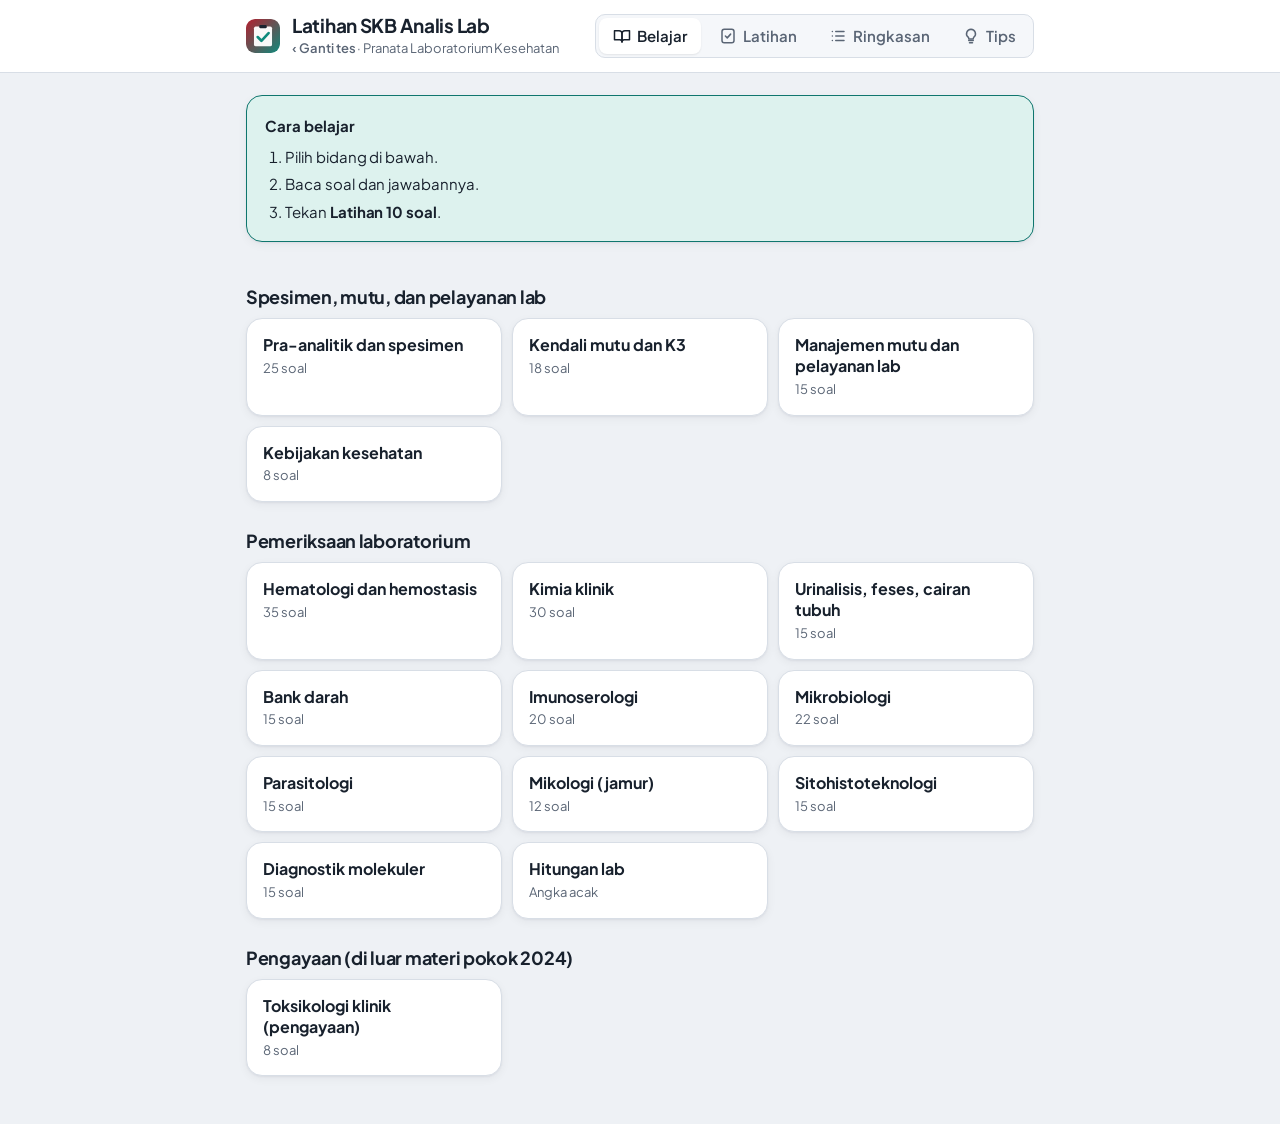
==== commit 6bf31330: "Tab Belajar (mode baca), navigasi bawah ala aplikasi, font Plus Jakarta Sans, progres per materi, te" ====
--- a/skb.html
+++ b/skb.html
@@ -281,6 +281,68 @@
 .cols > *, .secgrid > *, .tgrid > *, .langkah > *, .pilih > *{min-width:0}
 @media (max-width:600px){ .cols{grid-template-columns:minmax(0,1fr)} }
 
+/* ==== Lapisan UI aplikasi: font, navigasi bawah, kartu, progres ==== */
+@font-face{font-family:"Plus Jakarta Sans";font-style:normal;font-weight:400 800;font-display:swap;src:url(font/plus-jakarta-sans-latin-ext.woff2) format("woff2");unicode-range:U+0100-02BA,U+02BD-02C5,U+02C7-02CC,U+02CE-02D7,U+02DD-02FF,U+0304,U+0308,U+0329,U+1D00-1DBF,U+1E00-1E9F,U+1EF2-1EFF,U+2020,U+20A0-20AB,U+20AD-20C0,U+2113,U+2C60-2C7F,U+A720-A7FF}
+@font-face{font-family:"Plus Jakarta Sans";font-style:normal;font-weight:400 800;font-display:swap;src:url(font/plus-jakarta-sans-latin.woff2) format("woff2");unicode-range:U+0000-00FF,U+0131,U+0152-0153,U+02BB-02BC,U+02C6,U+02DA,U+02DC,U+0304,U+0308,U+0329,U+2000-206F,U+20AC,U+2122,U+2212,U+2215,U+FEFF,U+FFFD}
+:root{
+  --f-head:"Plus Jakarta Sans","Segoe UI",system-ui,-apple-system,Roboto,Arial,sans-serif;
+  --f-body:"Plus Jakarta Sans","Segoe UI",system-ui,-apple-system,Roboto,Arial,sans-serif;
+  --radius:16px;
+  --shadow:0 1px 2px rgba(16,24,40,.05),0 3px 10px rgba(16,24,40,.05);
+}
+@media (prefers-color-scheme: dark){ :root{ --shadow:0 1px 2px rgba(0,0,0,.35) } }
+body{letter-spacing:-.003em}
+h1,h2,h3{letter-spacing:-.015em}
+
+/* kartu lebih lembut */
+.card,.tcard,.mode,.rv,.opt,.chipbtn{box-shadow:var(--shadow)}
+.card,.rv,.tcard,.mode{border-radius:var(--radius)}
+.opt{border-radius:12px}
+.mode.full{box-shadow:0 6px 18px color-mix(in srgb, var(--accent) 30%, transparent)}
+.btn.primary{box-shadow:0 4px 12px color-mix(in srgb, var(--accent) 28%, transparent)}
+.opt[aria-pressed="true"]{box-shadow:0 0 0 1px var(--accent)}
+
+/* lipatan (details) */
+.lipat summary{cursor:pointer;font-weight:700;list-style:none;display:flex;align-items:center;justify-content:space-between;gap:10px}
+.lipat summary::-webkit-details-marker{display:none}
+.lipat summary::after{content:"";width:9px;height:9px;border-right:2px solid var(--muted);border-bottom:2px solid var(--muted);transform:rotate(45deg);margin-right:4px;transition:transform .15s}
+.lipat[open] summary::after{transform:rotate(-135deg)}
+.lipat[open] summary{margin-bottom:10px}
+
+/* ikon tab */
+.tab{display:inline-flex;align-items:center;justify-content:center;gap:6px}
+.tab svg{width:18px;height:18px;flex:none;fill:none;stroke:currentColor;stroke-width:2;stroke-linecap:round;stroke-linejoin:round}
+
+/* progres per materi */
+.tprog{display:flex;align-items:center;gap:8px;margin-top:6px;font-size:12px;color:var(--muted)}
+.tprog i{flex:1;height:6px;border-radius:3px;background:var(--surface-2);border:1px solid var(--line);overflow:hidden;position:relative}
+.tprog i b{position:absolute;inset:0 auto 0 0;border-radius:3px}
+
+/* transisi halus antar halaman */
+@media (prefers-reduced-motion: no-preference){
+  main > section:not([hidden]){animation:masuk .18s ease-out}
+  @keyframes masuk{from{opacity:0;transform:translateY(4px)}to{opacity:1;transform:none}}
+}
+
+/* HP: navigasi pindah ke bawah layar, kayak aplikasi */
+@media (max-width:700px){
+  .tabs{position:fixed;left:0;right:0;bottom:0;z-index:30;width:auto;margin:0;border:0;border-top:1px solid var(--line);border-radius:0;background:var(--surface);
+    padding:6px max(8px,env(safe-area-inset-right,0px)) calc(6px + env(safe-area-inset-bottom,0px)) max(8px,env(safe-area-inset-left,0px));gap:2px;box-shadow:0 -4px 16px rgba(16,24,40,.07)}
+  .tab{flex:1;flex-direction:column;gap:3px;padding:6px 2px;font-size:11.5px;font-weight:600;border-radius:12px;background:none!important;box-shadow:none!important;color:var(--muted)}
+  .tab svg{width:22px;height:22px}
+  .tab[aria-selected="true"]{color:var(--accent)}
+  .tab[aria-selected="true"] svg{stroke-width:2.4}
+  body.app{padding-bottom:calc(74px + env(safe-area-inset-bottom,0px))}
+  body.app.in-quiz{padding-bottom:0}
+  body.in-quiz .tabs{display:none}
+  .top-in{padding-block:10px}
+}
+@media print{ .tabs{display:none!important} body.app{padding-bottom:0} }
+/* rapihin: label pakai font utama, tombol navigasi soal tidak patah */
+.chip,.tes .tahap,.grouplbl{font-family:var(--f-body);letter-spacing:.02em;font-weight:700}
+.qnav{grid-template-columns:1fr auto 1.25fr}
+.qnav .btn{white-space:nowrap;padding-inline:14px}
+
 /* ---- Tema SKB: aksen hijau toska biar beda dari aplikasi SKD ---- */
 :root{--accent:#0f766e;--accent-soft:#ddf2ee;--on-accent:#ffffff}
 @media (prefers-color-scheme: dark){:root{--accent:#34c3ae;--accent-soft:#11302b;--on-accent:#04201b}}
@@ -289,7 +351,7 @@
 
 </style>
 </head>
-<body>
+<body class="app">
 <header class="top">
   <div class="wrap top-in">
     <div class="brand">
@@ -297,26 +359,22 @@
       <div><h1>Latihan SKB Analis Lab</h1><p><a class="switch" href="./">‹ Ganti tes</a> · Pranata Laboratorium Kesehatan</p></div>
     </div>
     <nav class="tabs" role="tablist">
-      <button class="tab" role="tab" data-tab="belajar" aria-selected="true">Belajar</button>
-      <button class="tab" role="tab" data-tab="latihan" aria-selected="false">Latihan</button>
-      <button class="tab" role="tab" data-tab="contekan" aria-selected="false">Ringkasan</button>
-      <button class="tab" role="tab" data-tab="tips" aria-selected="false">Tips</button>
+      <button class="tab" role="tab" data-tab="belajar" aria-selected="true"><svg viewBox="0 0 24 24" aria-hidden="true"><path d="M2 5h6a4 4 0 0 1 4 4v11a3 3 0 0 0-3-3H2z"/><path d="M22 5h-6a4 4 0 0 0-4 4v11a3 3 0 0 1 3-3h7z"/></svg><span>Belajar</span></button>
+      <button class="tab" role="tab" data-tab="latihan" aria-selected="false"><svg viewBox="0 0 24 24" aria-hidden="true"><rect x="4" y="3" width="16" height="18" rx="3"/><path d="M8.5 12l2.5 2.5 4.5-5"/></svg><span>Latihan</span></button>
+      <button class="tab" role="tab" data-tab="contekan" aria-selected="false"><svg viewBox="0 0 24 24" aria-hidden="true"><path d="M9 6h11M9 12h11M9 18h11"/><path d="M4.5 6h.01M4.5 12h.01M4.5 18h.01"/></svg><span>Ringkasan</span></button>
+      <button class="tab" role="tab" data-tab="tips" aria-selected="false"><svg viewBox="0 0 24 24" aria-hidden="true"><path d="M9 18h6M10 21h4"/><path d="M12 3a6 6 0 0 0-3.8 10.6c.6.5.8 1.2.8 1.9V16h6v-.5c0-.7.3-1.4.8-1.9A6 6 0 0 0 12 3z"/></svg><span>Tips</span></button>
     </nav>
   </div>
 </header>
 
 <main class="wrap">
   <section id="v-belajar">
-    <div class="intro">
-      <h2>Belajar per bidang</h2>
-      <p>Pilih bidang, baca tanya-jawab dan penjelasannya, lalu tekan tombol latihan di bawahnya.</p>
-    </div>
     <div class="card guide">
-      <b>Baru mulai? Ikuti urutan ini:</b>
+      <b>Cara belajar</b>
       <ol>
-        <li>Ketuk salah satu bidang di bawah, baca soal, jawaban, dan penjelasannya.</li>
-        <li>Kalau sudah paham, tekan <b>Latihan 10 soal materi ini</b>.</li>
-        <li>Seminggu 2 kali, buka tab <b>Latihan</b> dan coba <b>Simulasi SKB lengkap</b>. Rapornya menunjukkan bidang yang masih lemah.</li>
+        <li>Pilih bidang di bawah.</li>
+        <li>Baca soal dan jawabannya.</li>
+        <li>Tekan <b>Latihan 10 soal</b>.</li>
       </ol>
     </div>
     <div id="belajar-list"></div>
@@ -325,33 +383,28 @@
   <section id="v-topik" hidden>
     <div><button class="btn sm" id="t-back" type="button">‹ Daftar bidang</button></div>
     <div class="intro"><span class="chip" id="t-sec" style="align-self:flex-start">SKB</span><h2 id="t-judul"></h2><p class="muted" id="t-info"></p></div>
-    <button class="btn primary big" id="t-latihan" type="button">Latihan 10 soal materi ini</button>
-    <label class="toggle card" for="t-tutup"><input type="checkbox" id="t-tutup"><span><b>Tutup jawaban</b><br><span class="muted">Coba jawab di kepala dulu, lalu ketuk “Lihat jawaban” di tiap soal.</span></span></label>
+    <button class="btn primary big" id="t-latihan" type="button">Latihan 10 soal</button>
+    <label class="toggle card" for="t-tutup"><input type="checkbox" id="t-tutup"><span><b>Tutup jawaban</b> <span class="muted">(buat tes diri sendiri)</span></span></label>
     <div id="t-list" class="tlist"></div>
-    <button class="btn" id="t-more" type="button" hidden>Tampilkan contoh soal lain</button>
-    <button class="btn primary big" id="t-latihan2" type="button">Latihan 10 soal materi ini</button>
+    <button class="btn" id="t-more" type="button" hidden>Contoh soal lain</button>
+    <button class="btn primary big" id="t-latihan2" type="button">Latihan 10 soal</button>
   </section>
 
   <section id="v-menu" hidden>
     <div class="intro">
-      <h2>Latihan SKB Pranata Laboratorium Kesehatan</h2>
-      <p>SKB (Seleksi Kompetensi Bidang) menguji ilmu teknis analis lab. Soal diambil acak dari bank soal, soal hitungan lab dibuat ulang dengan angka baru tiap main, dan soal yang jarang muncul didahulukan.</p>
+      <h2>Simulasi</h2>
+      <p>Soalnya beda tiap kali main.</p>
     </div>
     <div class="modes" id="modes"></div>
     <label class="toggle card" for="opt-belajar">
       <input type="checkbox" id="opt-belajar">
-      <span><b>Mode belajar</b><br><span class="muted">Pembahasan langsung muncul tiap selesai jawab, tanpa timer. Matikan kalau mau simulasi kayak ujian beneran.</span></span>
+      <span><b>Mode belajar</b> <span class="muted">(langsung lihat pembahasan, tanpa timer)</span></span>
     </label>
     <div class="card sub">
-      <h3 style="margin-top:0">Latihan per bidang</h3>
-      <p class="muted">Mau latihan satu bidang saja? Buka tab Belajar, pilih bidangnya, lalu tekan “Latihan 10 soal materi ini”.</p>
-      <div><button class="btn" id="b-ke-belajar" type="button">Buka tab Belajar</button></div>
-    </div>
-    <div class="card sub">
-      <h3 style="margin-top:0">Ulangi soal yang pernah salah</h3>
+      <h3 style="margin-top:0">Soal yang pernah salah</h3>
       <p class="muted" id="salah-info"></p>
       <div class="row">
-        <button class="btn primary" id="b-salah" type="button">Latihan soal yang salah</button>
+        <button class="btn primary" id="b-salah" type="button">Ulangi soal salah</button>
         <button class="btn" id="b-salah-reset" type="button">Kosongkan daftar</button>
       </div>
       <p class="note" id="salah-confirm" hidden></p>
@@ -360,8 +413,8 @@
       <h3 style="margin-top:0">Riwayat nilai</h3>
       <div class="tblwrap"><table id="riwayat"></table></div>
     </div>
-    <div class="card">
-      <h3 style="margin-top:0">Tentang SKB</h3>
+    <details class="card lipat">
+      <summary>Tentang SKB dan materi resminya</summary>
       <ul style="margin:8px 0 0;padding-left:20px;display:flex;flex-direction:column;gap:4px">
         <li>SKB ikut kalau lolos passing grade SKD. Biasanya pakai CAT BKN dengan materi teknis sesuai jabatan.</li>
         <li>Jenjang <b>Terampil</b> untuk lulusan D3, jenjang <b>Ahli Pertama</b> untuk lulusan D4/S1. Materinya sama, Ahli Pertama lebih dalam di mutu, manajemen, dan molekuler.</li>
@@ -387,7 +440,7 @@
       </div>
       <p class="note" style="margin-top:8px">Sumber: Lampiran Surat Menteri PANRB Nomor B/5457/M.SM.01.00/2024 tentang Materi Pokok Soal SKB dengan CAT (CPNS TA 2024), halaman 91. Untuk jenjang Terampil, lampiran itu cuma merujuk ke kamus kompetensi tanpa rincian topik. Kisi-kisi CPNS 2021 untuk Terampil menekankan pengambilan, penerimaan, dan pengiriman spesimen, sediaan hematologi dan mikrobiologi, serta perawatan alat. Semua topik itu ada di bank soal ini.</p>
       <p class="note" id="bank-info" style="margin-top:10px"></p>
-    </div>
+    </details>
   </section>
 
   <section id="v-quiz" hidden>
@@ -445,7 +498,842 @@
     <div id="h-review" style="display:flex;flex-direction:column;gap:10px"></div>
   </section>
 
-  <section id="v-contekan" class="cheat" hidden><h2>Ringkasan materi SKB</h2><p class="lead">Sedang disusun.</p></section>
+  <section id="v-contekan" class="cheat" hidden>
+    <div class="row noprint" style="justify-content:space-between"><h2>Ringkasan materi SKB</h2><button class="btn" type="button" onclick="window.print()">Cetak / simpan PDF</button></div>
+    <p class="lead">Ringkasan 16 bidang SKB analis laboratorium kesehatan untuk dibaca ulang sebelum tes; semua isinya diambil dari bank soal, pembahasan, dan rumus hitungan di aplikasi ini.</p>
+
+    <h3>Pra-analitik dan spesimen</h3>
+    <p class="note">Tahap pra-analitik paling banyak menyumbang kesalahan lab: salah identifikasi, volume atau tabung tidak sesuai, hemolisis, penyimpanan keliru.</p>
+
+    <h4>Tabung dan antikoagulan</h4>
+    <div class="tblwrap"><table>
+      <thead><tr><th>Tutup</th><th>Isi</th><th>Dipakai untuk</th></tr></thead>
+      <tbody>
+        <tr><td>Botol kultur</td><td>Media kultur (steril)</td><td>Kultur darah, selalu diambil paling awal</td></tr>
+        <tr><td>Biru</td><td>Natrium sitrat</td><td>Koagulasi (PT, APTT), rasio 1 sitrat : 9 darah</td></tr>
+        <tr><td>Merah / kuning</td><td>Tanpa antikoagulan (serum)</td><td>Kimia klinik, serologi</td></tr>
+        <tr><td>Hijau</td><td>Heparin</td><td>Kimia tertentu; darah arteri untuk gas darah memakai heparin</td></tr>
+        <tr><td>Ungu</td><td>EDTA (K2 atau K3), mengikat kalsium</td><td>Hematologi rutin</td></tr>
+        <tr><td>Abu-abu</td><td>Natrium fluorida</td><td>Glukosa, menghambat glikolisis</td></tr>
+      </tbody>
+    </table></div>
+    <p class="callout"><b>Urutan pengambilan (CLSI):</b> kultur darah, sitrat (biru), serum (merah/kuning), heparin (hijau), EDTA (ungu), fluorida (abu-abu). Tujuannya mencegah aditif satu tabung mencemari tabung lain.</p>
+    <div class="tblwrap"><table>
+      <thead><tr><th>Kesalahan</th><th>Akibat</th></tr></thead>
+      <tbody>
+        <tr><td>EDTA mencemari serum (urutan salah)</td><td>Kalium naik palsu, kalsium turun palsu</td></tr>
+        <tr><td>Tabung sitrat terisi setengah</td><td>Sitrat berlebih relatif, PT memanjang palsu</td></tr>
+        <tr><td>Hematokrit sangat tinggi (di atas 55%)</td><td>PT dan APTT memanjang palsu; volume sitrat disesuaikan</td></tr>
+        <tr><td>Darah utuh dibiarkan lama di suhu ruang</td><td>Glukosa turun palsu (glikolisis sekitar 5 sampai 7% per jam)</td></tr>
+        <tr><td>Serum disentrifus sebelum beku sempurna</td><td>Fibrin di serum, dapat menyumbat probe alat</td></tr>
+        <tr><td>LED Westergren: sitrat 3,8% dengan darah 4 : 1</td><td>Tabung harus tegak, dibaca 1 jam; miring = LED naik palsu</td></tr>
+      </tbody>
+    </table></div>
+
+    <h4>Pengambilan darah</h4>
+    <ul>
+      <li>Puasa glukosa: <b>8 sampai 12 jam</b>, air putih boleh. Trigliserida: puasa 10 sampai 12 jam (kilomikron setelah makan menaikkan TG).</li>
+      <li>Tourniquet <b>maksimal 1 menit</b> (lebih lama = hemokonsentrasi, protein dan kolesterol naik palsu).</li>
+      <li>Sudut jarum <b>15 sampai 30 derajat</b>, bevel menghadap ke atas.</li>
+      <li>Kapiler (ujung jari): tetes pertama dibuang, jangan memeras kuat.</li>
+      <li>Pasien terpasang infus: ambil dari lengan sisi lain. Kalau terpaksa, di bawah (distal) lokasi infus setelah infus dihentikan minimal 2 menit dan darah awal dibuang.</li>
+      <li>Darah tanpa antikoagulan dibiarkan <b>membeku sekitar 30 menit</b> sebelum disentrifus.</li>
+      <li>Identifikasi pasien: minimal <b>dua identitas</b> (nama lengkap dan tanggal lahir atau nomor rekam medis), bukan nomor kamar.</li>
+      <li>Identitas label tidak cocok dengan formulir: spesimen <b>ditolak</b>, ambil ulang.</li>
+    </ul>
+
+    <h4>Kualitas serum dan penyebab hemolisis</h4>
+    <div class="tblwrap"><table>
+      <thead><tr><th>Kondisi</th><th>Tampilan</th><th>Dampak</th></tr></thead>
+      <tbody>
+        <tr><td>Hemolitik</td><td>Merah muda sampai merah</td><td>Kalium naik palsu (kalium dalam eritrosit sekitar 20 kali serum)</td></tr>
+        <tr><td>Lipemik</td><td>Keruh putih seperti susu</td><td>Absorbansi fotometri naik, hasil menyimpang; penyebab: TG tinggi, kurang puasa</td></tr>
+        <tr><td>Ikterik</td><td>Kuning pekat</td><td>Bilirubin sangat tinggi</td></tr>
+      </tbody>
+    </table></div>
+    <p class="muted">Hemolisis in vitro: tarikan spuit terlalu kuat, jarum sangat kecil, mengocok tabung keras, alkohol belum kering.</p>
+
+    <h4>Urin, dahak, dan spesimen khusus</h4>
+    <div class="tblwrap"><table>
+      <thead><tr><th>Spesimen</th><th>Aturan</th></tr></thead>
+      <tbody>
+        <tr><td>Biakan urin</td><td>Urin porsi tengah (midstream), wadah steril, setelah membersihkan genitalia</td></tr>
+        <tr><td>Urin 24 jam</td><td>Urin pertama saat mulai dibuang, urin pertama hari berikutnya ikut ditampung</td></tr>
+        <tr><td>Dahak BTA</td><td>Pola <b>SP</b>: sewaktu (saat datang), pagi (bangun tidur sebelum makan). Pola SPS lama tidak dipakai</td></tr>
+        <tr><td>Swab nasofaring (virus)</td><td>Media transpor virus (VTM), kirim 2 sampai 8 derajat Celsius</td></tr>
+        <tr><td>Serum rujukan</td><td>Umumnya 2 sampai 8 derajat Celsius dengan cool pack, kecuali ada ketentuan lain</td></tr>
+        <tr><td>Pengiriman infeksius</td><td>Triple packaging: wadah primer, sekunder (bahan penyerap), kemasan luar. Formulir di antara kemasan sekunder dan luar</td></tr>
+      </tbody>
+    </table></div>
+
+    <h3>Hematologi dan hemostasis</h3>
+
+    <h4>Hemoglobin, hematokrit, LED</h4>
+    <ul>
+      <li>Metode baku WHO untuk Hb: <b>sianmethemoglobin</b> (fotometri). Sahli dan Tallqvist kurang teliti.</li>
+      <li>Hematokrit = persentase volume eritrosit terhadap volume darah.</li>
+      <li>LED Westergren dibaca setelah 1 jam, satuan mm/jam.</li>
+      <li>Masa perdarahan Duke: tusuk cuping telinga, hisap darah dengan kertas saring tiap 30 detik. Metode Ivy: lengan bawah dengan manset 40 mmHg.</li>
+    </ul>
+
+    <h4>Faktor kamar hitung Improved Neubauer</h4>
+    <div class="tblwrap"><table>
+      <thead><tr><th>Sel</th><th>Pengenceran dan bidang</th><th>Volume</th><th class="n">Faktor</th></tr></thead>
+      <tbody>
+        <tr><td>Leukosit</td><td>Turk 20 kali, 4 bidang besar sudut</td><td>0,4 µL</td><td class="n">x 50</td></tr>
+        <tr><td>Eritrosit</td><td>200 kali, 5 bidang sedang (80 bidang kecil)</td><td>0,02 µL</td><td class="n">x 10.000</td></tr>
+      </tbody>
+    </table></div>
+    <p class="muted">Contoh: 160 leukosit x 50 = 8.000/µL. 450 eritrosit x 10.000 = 4,5 juta/µL.</p>
+
+    <h4>Indeks eritrosit dan interpretasinya</h4>
+    <div class="tblwrap"><table>
+      <thead><tr><th>Indeks</th><th>Rumus</th><th>Normal umum</th></tr></thead>
+      <tbody>
+        <tr><td>MCV</td><td>Ht x 10 ÷ eritrosit (juta/µL)</td><td>80 sampai 100 fL</td></tr>
+        <tr><td>MCH</td><td>Hb x 10 ÷ eritrosit (juta/µL)</td><td>sekitar 27 sampai 31 pg</td></tr>
+        <tr><td>MCHC</td><td>Hb x 100 ÷ Ht</td><td>32 sampai 36 g/dL</td></tr>
+      </tbody>
+    </table></div>
+    <ul>
+      <li>MCV rendah + MCH/MCHC rendah = <b>mikrositik hipokrom</b> (defisiensi besi, talasemia).</li>
+      <li>MCV di atas 100 fL = makrositik. MCHC di bawah 32 = hipokrom.</li>
+      <li>Contoh: Ht 27% dan eritrosit 4,5 = MCV 60 fL. Hb 9 dan eritrosit 4,5 = MCH 20 pg. Hb 8 dan Ht 27 = MCHC 29,6 g/dL.</li>
+    </ul>
+
+    <h4>Morfologi eritrosit dan penyakitnya</h4>
+    <div class="tblwrap"><table>
+      <thead><tr><th>Morfologi</th><th>Penyakit</th></tr></thead>
+      <tbody>
+        <tr><td>Sel target (pusat gelap, cincin pucat, cincin gelap)</td><td>Talasemia (juga hemoglobin C, penyakit hati)</td></tr>
+        <tr><td>Sel sabit (sickle)</td><td>Anemia sel sabit (Hb S)</td></tr>
+        <tr><td>Sferosit (kecil, bulat, padat, tanpa pucat sentral)</td><td>Sferositosis herediter</td></tr>
+        <tr><td>Skistosit, helmet cell (fragmen)</td><td>Hemolitik mikroangiopati (DIC, TTP)</td></tr>
+        <tr><td>Sel pensil (memanjang, hipokrom)</td><td>Anemia defisiensi besi</td></tr>
+        <tr><td>Eritrosit kebiruan semua (pada apus)</td><td>Buffer atau pewarna terlalu basa (pH buffer yang tepat sekitar 6,8 sampai 7,2)</td></tr>
+      </tbody>
+    </table></div>
+
+    <h4>Anemia defisiensi besi dan talasemia</h4>
+    <div class="tblwrap"><table>
+      <thead><tr><th>Parameter</th><th>Defisiensi besi</th><th>Talasemia</th></tr></thead>
+      <tbody>
+        <tr><td>Besi serum</td><td>Rendah</td><td>Normal atau naik</td></tr>
+        <tr><td>Feritin</td><td>Rendah</td><td>Normal atau naik</td></tr>
+        <tr><td>TIBC</td><td>Tinggi</td><td>Normal</td></tr>
+      </tbody>
+    </table></div>
+
+    <h4>Retikulosit, leukosit, trombosit</h4>
+    <ul>
+      <li>Retikulosit diwarnai <b>supravital</b> (brilliant cresyl blue atau new methylene blue) pada darah segar tanpa fiksasi. Jala biru = sisa RNA. Analyzer memakai pewarna fluoresen pengikat RNA.</li>
+      <li>Hitung retikulosit: 25 per 1.000 eritrosit = 2,5%. Dewasa normal 0,5 sampai 1,5%; di atas itu sumsum tulang aktif.</li>
+      <li>Eosinofil naik (eosinofilia): infeksi cacing atau alergi. Infeksi bakteri piogenik menaikkan neutrofil.</li>
+      <li>Batang Auer: <b>leukemia mieloblastik akut</b> (garis mieloid).</li>
+      <li>Leukosit sangat tinggi dengan semua tahap maturasi granulosit, basofilia, splenomegali: <b>leukemia mielositik kronik</b>.</li>
+      <li>Leukosit terkoreksi (ada eritrosit berinti) = leukosit terhitung x 100 ÷ (100 + eritrosit berinti per 100 leukosit). Contoh: 12.000 x 100 ÷ 120 = 10.000/µL.</li>
+      <li>Trombosit rendah di tabung EDTA tapi apus menunjukkan gumpalan: <b>pseudotrombositopenia</b>. Ulangi dengan sitrat atau kapiler. Flag PLT clumps: cek apus dulu.</li>
+      <li>Aglutinin dingin (MCV tinggi palsu, eritrosit rendah palsu, MCHC tinggi palsu): hangatkan sampel 37 derajat Celsius lalu ulangi.</li>
+      <li>Sudut penggeser apus ideal 30 sampai 45 derajat. Sudut besar = apus pendek dan tebal; sudut kecil = panjang dan tipis.</li>
+    </ul>
+
+    <h4>Analyzer hematologi</h4>
+    <div class="tblwrap"><table>
+      <thead><tr><th>Metode</th><th>Prinsip</th></tr></thead>
+      <tbody>
+        <tr><td>Impedansi (Coulter)</td><td>Sel lewat apertur, pulsa listrik sebanding volume sel</td></tr>
+        <tr><td>Flow cytometry: forward scatter</td><td>Mencerminkan ukuran sel</td></tr>
+        <tr><td>Flow cytometry: side scatter</td><td>Mencerminkan kompleksitas internal (granula)</td></tr>
+      </tbody>
+    </table></div>
+
+    <h4>Hemostasis: PT, APTT, dan lainnya</h4>
+    <div class="tblwrap"><table>
+      <thead><tr><th>Temuan</th><th>Arti</th></tr></thead>
+      <tbody>
+        <tr><td>PT</td><td>Jalur ekstrinsik dan bersama. Dipakai menghitung INR (pantau <b>warfarin</b>, target umum 2 sampai 3)</td></tr>
+        <tr><td>APTT</td><td>Jalur intrinsik dan bersama. Dipakai memantau heparin tak terfraksi</td></tr>
+        <tr><td>PT normal, APTT memanjang</td><td>Defisiensi faktor intrinsik (VIII, IX, XI), mis. hemofilia A</td></tr>
+        <tr><td>Fibrinogen sangat rendah, PT dan APTT memanjang, D-dimer tinggi</td><td>DIC</td></tr>
+        <tr><td>D-dimer normal dengan kecurigaan klinis rendah</td><td>Menyingkirkan tromboemboli. D-dimer tinggi tidak spesifik</td></tr>
+      </tbody>
+    </table></div>
+
+    <h3>Kimia klinik</h3>
+
+    <h4>Fotometri</h4>
+    <ul>
+      <li><b>Lambert-Beer:</b> absorbansi sebanding dengan konsentrasi dan tebal kuvet (A = epsilon x b x c). Transmitan menurun eksponensial.</li>
+      <li><b>Blanko reagen</b> mengoreksi warna dasar reagen, alat dinolkan pada panjang gelombang kerja.</li>
+      <li>Kadar sampel = (A sampel ÷ A standar) x kadar standar. Contoh: 0,30 ÷ 0,20 x 100 = 150 mg/dL.</li>
+      <li>Bahan kontrol dipakai tiap hari memantau ketelitian dan ketepatan. Kalibrator hanya menetapkan kurva atau faktor.</li>
+      <li>Lipemik berat: ultrasentrifugasi atau blanko sampel sesuai prosedur. Jangan sekadar menambah air tanpa faktor pengenceran.</li>
+    </ul>
+
+    <h4>Prinsip reaksi</h4>
+    <div class="tblwrap"><table>
+      <thead><tr><th>Pemeriksaan</th><th>Prinsip</th></tr></thead>
+      <tbody>
+        <tr><td>Glukosa GOD-PAP</td><td>Glukosa oksidase membentuk H2O2, peroksidase membentuk kuinoneimin merah muda</td></tr>
+        <tr><td>Kreatinin Jaffe</td><td>Asam pikrat suasana basa, kompleks jingga-merah</td></tr>
+        <tr><td>Asam urat enzimatik</td><td>Urikase (menghasilkan alantoin dan H2O2)</td></tr>
+        <tr><td>Protein total</td><td>Reaksi biuret</td></tr>
+      </tbody>
+    </table></div>
+
+    <h4>Glukosa dan diabetes</h4>
+    <ul>
+      <li>Glukosa puasa <b>126 mg/dL atau lebih</b> pada pemeriksaan berulang memenuhi kriteria diabetes. Normal puasa di bawah 100 mg/dL.</li>
+      <li><b>HbA1c</b> mencerminkan kontrol 2 sampai 3 bulan (umur eritrosit sekitar 120 hari).</li>
+      <li>mg/dL ÷ 18 = mmol/L. Contoh: 180 mg/dL = 10 mmol/L.</li>
+    </ul>
+
+    <h4>Hati dan ginjal</h4>
+    <div class="tblwrap"><table>
+      <thead><tr><th>Temuan</th><th>Arti</th></tr></thead>
+      <tbody>
+        <tr><td>ALT (SGPT)</td><td>Lebih spesifik hati (AST juga di jantung, otot, eritrosit)</td></tr>
+        <tr><td>Bilirubin direk naik, ALP naik, tinja dempul</td><td>Ikterus obstruktif (sumbatan empedu)</td></tr>
+        <tr><td>Bilirubin indirek dominan, enzim hati normal</td><td>Prehepatik (hemolisis)</td></tr>
+        <tr><td>ALP naik bermakna</td><td>Obstruksi empedu (pada anak tumbuh bisa fisiologis)</td></tr>
+        <tr><td>Albumin rendah pada sirosis</td><td>Sintesis albumin di hepatosit turun</td></tr>
+        <tr><td>Ureum dan kreatinin sama-sama tinggi</td><td>Gangguan fungsi ginjal (LFG turun). Kreatinin lebih spesifik</td></tr>
+        <tr><td>Ureum = BUN x 2,14</td><td>BUN 14 = ureum sekitar 30 mg/dL</td></tr>
+      </tbody>
+    </table></div>
+
+    <h4>Lipid dan penanda jantung</h4>
+    <ul>
+      <li><b>LDL Friedewald</b> = total - HDL - TG ÷ 5. Contoh: 220 - 40 - 30 = 150 mg/dL. Tidak valid bila TG <b>400 mg/dL atau lebih</b> (ukur LDL langsung).</li>
+      <li><b>Troponin I atau T:</b> paling spesifik untuk infark miokard, naik 3 sampai 4 jam, tetap tinggi 7 sampai 14 hari.</li>
+      <li><b>CK-MB:</b> normal kembali 2 sampai 3 hari, berguna mendeteksi infark ulang.</li>
+      <li>Hemolisis: yang paling mencolok naik palsu adalah <b>kalium</b>.</li>
+    </ul>
+
+    <h4>Analisis gas darah</h4>
+    <p class="muted">Spesimen darah arteri dengan heparin. Sampel bebas gelembung, ditutup rapat, diperiksa kurang dari 30 menit. Gelembung udara: pCO2 turun, pO2 mendekati udara ruang (sekitar 150 mmHg). Semprit plastik tidak direndam es.</p>
+    <div class="tblwrap"><table>
+      <thead><tr><th>Hasil</th><th>Interpretasi</th></tr></thead>
+      <tbody>
+        <tr><td>pH 7,30; pCO2 60; HCO3 28</td><td>Asidosis respiratorik</td></tr>
+        <tr><td>pH 7,28; pCO2 28; HCO3 12</td><td>Asidosis metabolik, kompensasi respiratorik</td></tr>
+        <tr><td>pH 7,52; pCO2 28; HCO3 22</td><td>Alkalosis respiratorik (hiperventilasi)</td></tr>
+      </tbody>
+    </table></div>
+    <p class="callout"><b>Cara cepat:</b> pH turun dengan pCO2 tinggi = respiratorik (retensi CO2). pH turun dengan HCO3 rendah = metabolik. pH naik dengan pCO2 turun = alkalosis respiratorik.</p>
+
+    <h3>Urinalisis, feses, cairan tubuh</h3>
+
+    <h4>Urin</h4>
+    <div class="tblwrap"><table>
+      <thead><tr><th>Temuan</th><th>Arti</th></tr></thead>
+      <tbody>
+        <tr><td>Urin cokelat tua, busa kuning bila dikocok</td><td>Bilirubin</td></tr>
+        <tr><td>Carik celup protein (tetrabromofenol biru)</td><td>Paling peka albumin; protein Bence Jones dan globulin bisa tidak terdeteksi</td></tr>
+        <tr><td>Uji Benedict positif</td><td>Biru berubah hijau, kuning, oranye, merah bata = zat pereduksi (tidak spesifik glukosa)</td></tr>
+        <tr><td>Berat jenis tetap sekitar 1,010 sepanjang hari</td><td>Isostenuria: ginjal tak mampu memekatkan atau mengencerkan</td></tr>
+      </tbody>
+    </table></div>
+
+    <h4>Sedimen: silinder dan kristal</h4>
+    <div class="tblwrap"><table>
+      <thead><tr><th>Temuan</th><th>Arti</th></tr></thead>
+      <tbody>
+        <tr><td>Silinder eritrosit</td><td>Kelainan glomerulus (glomerulonefritis). Silinder terbentuk di tubulus</td></tr>
+        <tr><td>Silinder leukosit</td><td>Peradangan ginjal, mis. pielonefritis (sistitis tidak membentuk silinder)</td></tr>
+        <tr><td>Kristal amplop</td><td>Kalsium oksalat (urin asam atau netral)</td></tr>
+        <tr><td>Kristal tutup peti mati</td><td>Triple fosfat, urin basa (bakteri pemecah urea)</td></tr>
+        <tr><td>Urin asam</td><td>Kristal asam urat</td></tr>
+      </tbody>
+    </table></div>
+
+    <h4>Feses</h4>
+    <ul>
+      <li>Telur cacing langsung (direct smear): emulsi feses dengan <b>NaCl 0,9%</b> di kaca objek lalu tutup kaca penutup.</li>
+      <li>Ziehl-Neelsen dipakai untuk BTA, bukan sediaan rutin feses.</li>
+    </ul>
+
+    <h4>Cairan serebrospinal (LCS)</h4>
+    <ul>
+      <li>Diperiksa segera, <b>paling lama 1 jam</b> (sel cepat lisis, glukosa turun, bakteri mati).</li>
+      <li>Tiga tabung berurutan: <b>tabung 1 kimia dan imunologi, tabung 2 mikrobiologi, tabung 3 hitung sel</b> (tabung 1 paling mungkin berdarah akibat tusukan).</li>
+    </ul>
+
+    <h4>Cairan efusi</h4>
+    <div class="tblwrap"><table>
+      <thead><tr><th>Ciri</th><th>Transudat</th><th>Eksudat</th></tr></thead>
+      <tbody>
+        <tr><td>Uji Rivalta (asam asetat encer)</td><td>Negatif</td><td>Positif (keruh seperti asap)</td></tr>
+        <tr><td>Berat jenis</td><td>Rendah</td><td>Di atas 1,018</td></tr>
+        <tr><td>Protein dan sel</td><td>Protein rendah</td><td>Protein tinggi, sel banyak (peradangan)</td></tr>
+      </tbody>
+    </table></div>
+
+    <h4>Sperma</h4>
+    <ul>
+      <li>Abstinensi <b>2 sampai 7 hari</b> (WHO).</li>
+      <li>Diantar kurang dari 1 jam, suhu dijaga 20 sampai 37 derajat Celsius (jangan didinginkan).</li>
+      <li>Ditampung lewat masturbasi ke wadah steril bermulut lebar. Jangan pakai kondom biasa (spermisida atau pelumas merusak sperma).</li>
+    </ul>
+
+    <h3>Bank darah</h3>
+
+    <h4>Penentuan golongan darah ABO</h4>
+    <p class="note"><b>Forward grouping</b> (cell grouping) = eritrosit pasien + antiserum anti-A dan anti-B. <b>Reverse grouping</b> = serum pasien + sel A dan sel B.</p>
+    <div class="tblwrap"><table>
+      <thead><tr><th>Eritrosit + anti-A / anti-B</th><th>Serum + sel A / sel B</th><th>Golongan</th></tr></thead>
+      <tbody>
+        <tr><td>Aglutinasi anti-A saja</td><td>Tidak dengan sel A, aglutinasi dengan sel B</td><td>A</td></tr>
+        <tr><td>Tidak ada aglutinasi</td><td>Aglutinasi dengan sel A dan sel B</td><td>O</td></tr>
+      </tbody>
+    </table></div>
+    <ul>
+      <li>Aglutinasi dengan anti-D = <b>Rhesus positif</b>.</li>
+      <li>Donor universal PRC = <b>O</b> (tanpa antigen A dan B). Resipien universal = <b>AB</b> (tanpa anti-A dan anti-B).</li>
+    </ul>
+
+    <h4>Uji silang serasi dan Coombs</h4>
+    <div class="tblwrap"><table>
+      <thead><tr><th>Uji</th><th>Isi</th></tr></thead>
+      <tbody>
+        <tr><td>Silang serasi mayor</td><td>Serum resipien + eritrosit donor. Tidak serasi = kontraindikasi transfusi</td></tr>
+        <tr><td>Silang serasi minor</td><td>Serum donor + eritrosit resipien (peran lebih kecil di praktik modern)</td></tr>
+        <tr><td>Autokontrol positif</td><td>Serum pasien bereaksi dengan eritrosit sendiri: autoantibodi</td></tr>
+        <tr><td>Coombs langsung (DAT)</td><td>Antibodi atau komplemen yang sudah menyelimuti eritrosit pasien in vivo</td></tr>
+        <tr><td>Coombs tidak langsung (IAT)</td><td>Antibodi bebas di serum, setelah inkubasi 37 derajat Celsius dengan sel reagen. Dipakai untuk skrining antibodi dan uji silang</td></tr>
+      </tbody>
+    </table></div>
+
+    <h4>Komponen darah dan penyimpanan</h4>
+    <div class="tblwrap"><table>
+      <thead><tr><th>Komponen</th><th>Suhu simpan</th><th>Catatan</th></tr></thead>
+      <tbody>
+        <tr><td>Packed red cells (PRC)</td><td>2 sampai 6 derajat Celsius</td><td>Lemari pendingin darah</td></tr>
+        <tr><td>Konsentrat trombosit</td><td>20 sampai 24 derajat Celsius</td><td>Agitasi terus-menerus; tidak boleh didinginkan</td></tr>
+        <tr><td>Fresh frozen plasma (FFP)</td><td>Beku</td><td>Cairkan di penangas air 30 sampai 37 derajat Celsius lalu segera pakai</td></tr>
+        <tr><td>Kriopresipitat</td><td>Dibuat dari pencairan FFP pada 1 sampai 6 derajat Celsius</td><td>Kaya faktor VIII, fibrinogen, vWF, faktor XIII</td></tr>
+      </tbody>
+    </table></div>
+
+    <p class="callout"><b>Reaksi transfusi hemolitik akut</b> (demam, nyeri pinggang, urin merah, mis. pasien A diberi PRC B): <b>hentikan transfusi segera</b>, pertahankan akses vena dengan cairan, cocokkan identitas dan label kantong, lalu investigasi ke bank darah (DAT).</p>
+
+    <h3>Mikrobiologi</h3>
+
+    <h4>Pewarnaan dan hasilnya</h4>
+    <div class="tblwrap"><table>
+      <thead><tr><th>Pewarnaan</th><th>Urutan reagen</th><th>Hasil</th></tr></thead>
+      <tbody>
+        <tr><td>Gram</td><td>Kristal violet, lugol (mordan), alkohol-aseton (pemucat), safranin (tandingan)</td><td>Gram positif ungu, Gram negatif merah</td></tr>
+        <tr><td>Ziehl-Neelsen</td><td>Karbol fuksin (dipanaskan), asam alkohol, metilen biru</td><td>BTA merah di latar biru</td></tr>
+      </tbody>
+    </table></div>
+    <p class="muted">Gram negatif merah karena kompleks kristal violet-iodin luruh oleh alkohol-aseton (peptidoglikan tipis, membran luar berlipid). Peptidoglikan tebal = Gram positif.</p>
+
+    <h4>Skala BTA (IUATLD/WHO)</h4>
+    <div class="tblwrap"><table>
+      <thead><tr><th>Hasil</th><th>Temuan</th></tr></thead>
+      <tbody>
+        <tr><td>Scanty</td><td>1 sampai 9 BTA per 100 lapang pandang (tulis jumlah kuman)</td></tr>
+        <tr><td class="n">1+</td><td>10 sampai 99 BTA per 100 lapang pandang</td></tr>
+        <tr><td class="n">2+</td><td>1 sampai 10 BTA per lapang pandang, minimal 50 lapang pandang</td></tr>
+        <tr><td class="n">3+</td><td>Lebih dari 10 BTA per lapang pandang, minimal 20 lapang pandang</td></tr>
+      </tbody>
+    </table></div>
+    <ul>
+      <li>Diagnosis awal terduga TB menurut program nasional: <b>Tes Cepat Molekuler (TCM)</b>. Mikroskopis dan biakan untuk pemantauan atau sesuai indikasi.</li>
+      <li>Biakan dan uji kepekaan <i>M. tuberculosis</i> memerlukan <b>BSL-3</b> (biosafety cabinet, ruang tekanan negatif).</li>
+    </ul>
+
+    <h4>Media dan kegunaannya</h4>
+    <div class="tblwrap"><table>
+      <thead><tr><th>Media</th><th>Kegunaan</th></tr></thead>
+      <tbody>
+        <tr><td>MacConkey agar</td><td>Selektif bakteri Gram negatif, membedakan fermentasi laktosa (koloni merah muda = memfermentasi laktosa)</td></tr>
+        <tr><td>Mueller-Hinton agar</td><td>Uji kepekaan antibiotik difusi cakram Kirby-Bauer</td></tr>
+        <tr><td>TCBS agar</td><td>Selektif <i>Vibrio</i>; <i>V. cholerae</i> koloni kuning (memfermentasi sukrosa)</td></tr>
+        <tr><td>Lowenstein-Jensen</td><td>Biakan <i>Mycobacterium</i> (padat, berbasis telur, hijau malakit)</td></tr>
+        <tr><td>Sabouraud dekstrosa agar (SDA)</td><td>Jamur (asam, kaya glukosa, menekan bakteri)</td></tr>
+        <tr><td>TSIA</td><td>Uji fermentasi gula dan H2S (lihat di bawah)</td></tr>
+      </tbody>
+    </table></div>
+
+    <h4>Uji identifikasi bakteri</h4>
+    <div class="tblwrap"><table>
+      <thead><tr><th>Uji atau pola</th><th>Arti</th></tr></thead>
+      <tbody>
+        <tr><td>Katalase (H2O2, gelembung O2)</td><td><i>Staphylococcus</i> positif, <i>Streptococcus</i> negatif</td></tr>
+        <tr><td>Kokus Gram positif bergerombol, katalase positif</td><td><i>Staphylococcus</i></td></tr>
+        <tr><td>Koagulase positif (plasma menggumpal)</td><td><i>Staphylococcus aureus</i> (S. epidermidis negatif)</td></tr>
+        <tr><td>TSIA: slant merah, butt kuning, endapan hitam</td><td>Hanya memfermentasi glukosa, produksi H2S; pola khas <i>Salmonella</i></td></tr>
+        <tr><td>TSIA: slant dan butt kuning</td><td>Laktosa/sukrosa ikut difermentasi</td></tr>
+        <tr><td>IMViC ++-- (indol +, MR +, VP -, sitrat -)</td><td><i>Escherichia coli</i></td></tr>
+        <tr><td>IMViC --++</td><td><i>Klebsiella</i>, <i>Enterobacter</i></td></tr>
+        <tr><td>Standar McFarland 0,5</td><td>Inokulum Kirby-Bauer, sekitar 1,5 x 10^8 CFU/mL</td></tr>
+      </tbody>
+    </table></div>
+
+    <h4>Sterilisasi dan kultur darah</h4>
+    <div class="tblwrap"><table>
+      <thead><tr><th>Alat</th><th>Parameter</th></tr></thead>
+      <tbody>
+        <tr><td>Autoklaf (uap bertekanan)</td><td>121 °C, 15 menit, sekitar 15 psi (membunuh spora)</td></tr>
+        <tr><td>Oven panas kering</td><td>160 °C 2 jam (atau 170 °C 1 jam)</td></tr>
+      </tbody>
+    </table></div>
+    <ul>
+      <li>Kultur darah: darah diambil <b>sebelum</b> antibiotik; desinfeksi kulit, dua lokasi tusukan, teknik aseptik.</li>
+    </ul>
+
+    <h3>Parasitologi</h3>
+
+    <h4>Malaria</h4>
+    <ul>
+      <li>Sediaan <b>tebal</b>: sensitivitas tinggi, untuk menemukan parasit. Sediaan <b>tipis</b>: menentukan spesies. Keduanya Giemsa.</li>
+      <li>Sporozoit masuk lewat gigitan nyamuk <i>Anopheles</i> betina (menuju hati). Gametosit dihisap nyamuk dan menjadi ookista.</li>
+    </ul>
+    <div class="tblwrap"><table>
+      <thead><tr><th>Spesies</th><th>Ciri di sediaan tipis</th></tr></thead>
+      <tbody>
+        <tr><td><i>P. falciparum</i></td><td>Cincin halus berinti ganda, satu eritrosit terinfeksi ganda, eritrosit tidak membesar, gametosit bentuk pisang</td></tr>
+        <tr><td><i>P. vivax</i></td><td>Eritrosit membesar dan pucat, titik Schuffner, trofozoit amoeboid</td></tr>
+        <tr><td><i>P. malariae</i></td><td>Bentuk pita, eritrosit tidak membesar</td></tr>
+      </tbody>
+    </table></div>
+
+    <h4>Cacing dan protozoa usus</h4>
+    <div class="tblwrap"><table>
+      <thead><tr><th>Parasit</th><th>Ciri pembeda</th></tr></thead>
+      <tbody>
+        <tr><td><i>Ascaris lumbricoides</i> (telur fertil)</td><td>Bulat atau lonjong, dinding tebal berlapis albumin bergerigi, berisi sel telur</td></tr>
+        <tr><td><i>Trichuris trichiura</i></td><td>Telur bentuk tempayan (barrel) dengan sumbat jernih di kedua kutub</td></tr>
+        <tr><td>Cacing tambang</td><td>Telur lonjong dinding tipis jernih, 4 sampai 8 blastomer</td></tr>
+        <tr><td><i>Enterobius vermicularis</i></td><td>Telur lonjong satu sisi datar, berisi larva. Diagnosis: selotip perianal pagi sebelum mandi atau BAB</td></tr>
+        <tr><td><i>Taenia saginata / solium</i></td><td>Telur sama; bedakan dengan skoleks atau cabang uterus proglotid gravid</td></tr>
+        <tr><td><i>Strongyloides stercoralis</i></td><td>Larva rabditiform di tinja segar, telur tidak ditemukan</td></tr>
+        <tr><td><i>Entamoeba histolytica</i></td><td>Trofozoit menelan eritrosit (eritrofagositosis) = bentuk patogen. Tidak berflagel, gerak pseudopodia</td></tr>
+        <tr><td><i>Giardia lamblia</i></td><td>Trofozoit bentuk buah pir, dua inti (seperti wajah), flagel. Diare berlemak</td></tr>
+      </tbody>
+    </table></div>
+
+    <h4>Metode pemeriksaan</h4>
+    <ul>
+      <li><b>Eosin + lugol</b> pada tinja langsung: eosin 2% jadi latar merah-oranye, lugol memperjelas inti dan glikogen kista protozoa.</li>
+      <li><b>Kato-Katz:</b> kuantitatif, telur per gram tinja untuk intensitas infeksi cacing.</li>
+      <li><b>Mikrofilaria</b> (<i>W. bancrofti</i>, <i>B. malayi</i>): darah malam hari sekitar pukul 22.00 sampai 02.00 (periodisitas nokturna).</li>
+    </ul>
+
+    <h3>Mikologi (jamur)</h3>
+
+    <h4>Pemeriksaan langsung dan pewarnaan</h4>
+    <div class="tblwrap"><table>
+      <thead><tr><th>Metode</th><th>Fungsi atau hasil</th></tr></thead>
+      <tbody>
+        <tr><td>KOH 10%</td><td>Melarutkan keratin dan debris sehingga hifa dan spora terlihat; tidak mewarnai</td></tr>
+        <tr><td>Tinta India (LCS)</td><td>Ragi bulat bertunas dengan halo jernih (kapsul) di latar gelap: <i>Cryptococcus neoformans</i></td></tr>
+        <tr><td>Lactophenol cotton blue</td><td>Fenol mematikan jamur, asam laktat mengawetkan dan menjernihkan, cotton blue mewarnai kitin</td></tr>
+        <tr><td>Germ tube (serum, 37 °C, 2 sampai 3 jam)</td><td>Tonjolan seperti tabung tanpa penyempitan: <i>Candida albicans</i></td></tr>
+        <tr><td>Corn meal agar + Tween 80</td><td>Klamidospora bulat berdinding tebal di ujung pseudohifa: <i>C. albicans</i></td></tr>
+      </tbody>
+    </table></div>
+
+    <h4>Pengambilan dan biakan</h4>
+    <ul>
+      <li>Kerokan kulit: bersihkan lesi dengan alkohol 70%, kerok <b>tepi lesi yang aktif</b>. Obat antijamur sebelum pengambilan bisa memberi negatif palsu.</li>
+      <li>SDA: pH asam sekitar 5,6, dekstrosa sebagai energi. <b>Kloramfenikol</b> menghambat bakteri, sikloheksimid menekan jamur saprofit.</li>
+      <li>Dermatofita: inkubasi suhu ruang 25 sampai 30 derajat Celsius selama 2 sampai 4 minggu.</li>
+    </ul>
+
+    <h4>Ciri genus jamur</h4>
+    <div class="tblwrap"><table>
+      <thead><tr><th>Jamur</th><th>Ciri</th></tr></thead>
+      <tbody>
+        <tr><td><i>Trichophyton</i></td><td>Dermatofita yang menginfeksi kulit, rambut, dan kuku</td></tr>
+        <tr><td><i>Epidermophyton</i></td><td>Kulit dan kuku, tidak rambut. Makrokonidia gada berdinding halus, tanpa mikrokonidia</td></tr>
+        <tr><td><i>Microsporum</i></td><td>Kulit dan rambut, tidak kuku. Makrokonidia berdinding kasar</td></tr>
+        <tr><td><i>Malassezia furfur</i></td><td>Pitiriasis versikolor: bercak hipopigmentasi bersisik, hifa pendek bengkok + spora bulat bergerombol ("spaghetti and meatballs")</td></tr>
+        <tr><td><i>Aspergillus</i></td><td>Kepala konidia bulat, vesikel di ujung konidiofor, fialid, rantai konidia</td></tr>
+        <tr><td><i>Candida glabrata</i></td><td>Tidak membentuk germ tube maupun pseudohifa</td></tr>
+      </tbody>
+    </table></div>
+    <p class="muted">Dermatofita: hifa panjang bersekat dan bercabang. Candida dan Cryptococcus adalah ragi, tanpa konidiofor.</p>
+
+    <h3>Imunoserologi</h3>
+
+    <h4>Prinsip dan metode</h4>
+    <div class="tblwrap"><table>
+      <thead><tr><th>Metode</th><th>Poin kunci</th></tr></thead>
+      <tbody>
+        <tr><td>Aglutinasi vs presipitasi</td><td>Aglutinasi: antigen partikel (sel, lateks). Presipitasi: antigen larut</td></tr>
+        <tr><td>Lateks faktor rematoid (RF)</td><td>Mendeteksi autoantibodi (terutama IgM) terhadap Fc IgG; artritis reumatoid</td></tr>
+        <tr><td>Imunokromatografi (strip)</td><td>Garis kontrol (C) tidak muncul = <b>tidak valid</b>, ulangi dengan strip baru</td></tr>
+        <tr><td>ELISA sandwich (antigen)</td><td>Warna dan absorbansi makin tinggi = antigen makin banyak</td></tr>
+        <tr><td>Imunoassay sandwich (analit besar, mis. TSH)</td><td>Sinyal sebanding dengan kadar</td></tr>
+        <tr><td>Imunoassay kompetitif (analit kecil, mis. FT4)</td><td>Sinyal berbanding terbalik dengan kadar</td></tr>
+        <tr><td>Chemiluminescence</td><td>Mengukur cahaya dari reaksi kimia pada label (mis. akridinium), bukan absorbansi</td></tr>
+      </tbody>
+    </table></div>
+
+    <h4>Fenomena yang bikin hasil salah</h4>
+    <div class="tblwrap"><table>
+      <thead><tr><th>Fenomena</th><th>Penyebab dan solusi</th></tr></thead>
+      <tbody>
+        <tr><td>Prozona (mis. RPR sifilis negatif palsu)</td><td>Antibodi berlebih menghambat gumpalan. Encerkan serum, hasil jadi reaktif</td></tr>
+        <tr><td>Postzona</td><td>Antigen berlebih</td></tr>
+        <tr><td>Efek hook dosis tinggi (tes hamil mola negatif, hCG sangat tinggi)</td><td>Antibodi jenuh sendiri-sendiri. Encerkan sampel, jadi positif</td></tr>
+      </tbody>
+    </table></div>
+
+    <h4>Penanda serologi dan artinya</h4>
+    <div class="tblwrap"><table>
+      <thead><tr><th>Penanda</th><th>Arti</th></tr></thead>
+      <tbody>
+        <tr><td>HBsAg reaktif</td><td>Terinfeksi hepatitis B (akut atau kronik)</td></tr>
+        <tr><td>HBsAg -, anti-HBs +, anti-HBc total -</td><td>Kekebalan karena vaksinasi (vaksin hanya berisi HBsAg)</td></tr>
+        <tr><td>Anti-HBs + bersama anti-HBc</td><td>Sembuh dari infeksi alami</td></tr>
+        <tr><td>HBeAg reaktif (hepatitis B kronik)</td><td>Replikasi virus aktif, penularan tinggi</td></tr>
+        <tr><td>VDRL / RPR</td><td>Non-treponemal (antibodi reagin, kardiolipin): skrining dan pemantauan terapi, bisa positif palsu</td></tr>
+        <tr><td>TPHA</td><td>Spesifik <i>Treponema</i>: konfirmasi sifilis</td></tr>
+        <tr><td>NS1 dengue</td><td>Terdeteksi sejak hari pertama, menurun setelah hari ke-5 sampai ke-7: deteksi dini</td></tr>
+        <tr><td>IgM dengue</td><td>Muncul setelah hari ke-4 sampai ke-5 (infeksi primer: IgM dulu)</td></tr>
+        <tr><td>IgG tinggi cepat, IgM rendah</td><td>Infeksi sekunder dengue</td></tr>
+        <tr><td>Widal</td><td>Antigen O = somatik (badan bakteri), antigen H = flagela <i>Salmonella</i>. Bermakna bila titer naik pada serum berpasangan</td></tr>
+        <tr><td>CRP</td><td>Penanda inflamasi akut atau infeksi bakteri</td></tr>
+        <tr><td>ASTO</td><td>Antibodi anti-streptolisin O: infeksi Streptococcus beta hemolitikus grup A (demam reumatik)</td></tr>
+        <tr><td>TSH tinggi, FT4 rendah</td><td>Hipotiroidisme primer (hipotiroid sentral: TSH rendah atau normal)</td></tr>
+      </tbody>
+    </table></div>
+
+    <h4>Strategi tiga tes HIV</h4>
+    <ul>
+      <li>Tiga reagen <b>berbeda</b>: R1 sensitivitas tinggi, R2 dan R3 spesifisitas tinggi.</li>
+      <li>R1, R2, dan R3 semuanya reaktif = dilaporkan <b>HIV positif</b>.</li>
+    </ul>
+
+    <h3>Sitohistoteknologi</h3>
+
+    <h4>Fiksasi</h4>
+    <div class="tblwrap"><table>
+      <thead><tr><th>Hal</th><th>Ketentuan</th></tr></thead>
+      <tbody>
+        <tr><td>Fiksatif jaringan rutin</td><td><b>Formalin buffer netral 10%</b> (ikatan silang protein, mencegah autolisis)</td></tr>
+        <tr><td>Volume fiksatif</td><td>10 sampai 20 kali volume jaringan, jaringan terendam penuh</td></tr>
+        <tr><td>Apus Pap serviks</td><td>Segera fiksasi basah alkohol 95% sebelum kering (kering = artefak, inti rusak)</td></tr>
+        <tr><td>Fiksasi sitologi</td><td>Alkohol 95% lebih lazim untuk sediaan sitologi</td></tr>
+        <tr><td>BAJAH (FNAB) untuk Giemsa</td><td>Keringkan di udara. Papanicolaou butuh fiksasi basah alkohol</td></tr>
+      </tbody>
+    </table></div>
+
+    <h4>Alur prosesing jaringan</h4>
+    <div class="tblwrap"><table>
+      <thead><tr><th class="n">No</th><th>Tahap</th><th>Fungsi</th></tr></thead>
+      <tbody>
+        <tr><td class="n">1</td><td>Fiksasi</td><td>Mengawetkan struktur jaringan</td></tr>
+        <tr><td class="n">2</td><td>Dehidrasi</td><td>Alkohol bertingkat (70%, 80%, 95%, absolut) mengeluarkan air tanpa membuat jaringan mengerut</td></tr>
+        <tr><td class="n">3</td><td>Penjernihan (clearing)</td><td>Xilol menggantikan alkohol, bercampur dengan parafin, jaringan tampak transparan</td></tr>
+        <tr><td class="n">4</td><td>Infiltrasi parafin</td><td>Parafin meresap ke jaringan</td></tr>
+        <tr><td class="n">5</td><td>Pengeblokan</td><td>Dicetak menjadi blok</td></tr>
+        <tr><td class="n">6</td><td>Pemotongan</td><td>Mikrotom, irisan 3 sampai 5 mikrometer</td></tr>
+        <tr><td class="n">7</td><td>Pewarnaan</td><td>Mis. Hematoksilin Eosin</td></tr>
+      </tbody>
+    </table></div>
+    <p class="note">Dehidrasi harus sebelum clearing karena xilol tidak bercampur dengan air.</p>
+
+    <h4>Pewarnaan</h4>
+    <div class="tblwrap"><table>
+      <thead><tr><th>Pewarnaan</th><th>Hasil atau kegunaan</th></tr></thead>
+      <tbody>
+        <tr><td>Hematoksilin Eosin (HE)</td><td>Inti biru-ungu (hematoksilin, basa), sitoplasma dan kolagen merah muda (eosin, asam)</td></tr>
+        <tr><td>Papanicolaou</td><td>Sediaan sitologi, mis. skrining kanker serviks</td></tr>
+        <tr><td>Congo red</td><td>Amiloid merah jingga, hijau apel di mikroskop polarisasi</td></tr>
+        <tr><td>PAS</td><td>Glikogen, musin, dinding jamur</td></tr>
+        <tr><td>Masson trichrome</td><td>Kolagen</td></tr>
+        <tr><td>Perls</td><td>Hemosiderin (besi)</td></tr>
+        <tr><td>Ziehl-Neelsen</td><td>BTA</td></tr>
+      </tbody>
+    </table></div>
+
+    <h4>Masalah teknis dan potong beku</h4>
+    <div class="tblwrap"><table>
+      <thead><tr><th>Masalah</th><th>Penyebab</th></tr></thead>
+      <tbody>
+        <tr><td>Bagian tengah blok lunak, keruh keputihan, irisan hancur; tepi baik</td><td>Dehidrasi tidak sempurna (sisa air menghalangi xilol dan parafin)</td></tr>
+        <tr><td>Jaringan keras dan getas</td><td>Dehidrasi atau penjernihan terlalu lama, parafin terlalu panas</td></tr>
+        <tr><td>Irisan bergaris memanjang searah potongan</td><td>Mata pisau mikrotom bergerigi (diasah atau ganti bagian pisau)</td></tr>
+        <tr><td>Irisan terlalu tebal</td><td>Tampak gelap, sel bertumpuk</td></tr>
+      </tbody>
+    </table></div>
+    <ul>
+      <li><b>Potong beku</b> (kriostat): konsultasi intraoperasi yang butuh diagnosis cepat, hasil dalam hitungan menit.</li>
+      <li><b>BAJAH</b> menghasilkan sel atau kelompok sel (sitologi), bukan arsitektur jaringan.</li>
+    </ul>
+
+    <h3>Diagnostik molekuler</h3>
+
+    <h4>DNA dan RNA</h4>
+    <div class="tblwrap"><table>
+      <thead><tr><th></th><th>DNA</th><th>RNA</th></tr></thead>
+      <tbody>
+        <tr><td>Gula</td><td>Deoksiribosa</td><td>Ribosa</td></tr>
+        <tr><td>Basa</td><td>A, T, G, C (timin)</td><td>Urasil menggantikan timin</td></tr>
+      </tbody>
+    </table></div>
+
+    <h4>Ekstraksi dan kemurnian</h4>
+    <ul>
+      <li>Ekstraksi kolom silika: <b>lisis sel, pengikatan ke matriks, pencucian, elusi</b>.</li>
+      <li>Rasio <b>A260/A280</b>: DNA murni sekitar 1,8; RNA murni sekitar 2,0. Rasio jauh lebih rendah = kontaminasi protein atau fenol.</li>
+    </ul>
+
+    <h4>Tahap PCR</h4>
+    <div class="tblwrap"><table>
+      <thead><tr><th>Tahap</th><th>Suhu</th><th>Yang terjadi</th></tr></thead>
+      <tbody>
+        <tr><td>Denaturasi</td><td class="n">94 sampai 95 °C</td><td>DNA untai ganda dipisah</td></tr>
+        <tr><td>Annealing</td><td class="n">50 sampai 65 °C</td><td>Primer menempel</td></tr>
+        <tr><td>Ekstensi</td><td class="n">72 °C</td><td>Polimerase memperpanjang untai</td></tr>
+      </tbody>
+    </table></div>
+    <ul>
+      <li><b>Taq polimerase</b> dari <i>Thermus aquaticus</i>, tahan panas sehingga tidak rusak saat denaturasi.</li>
+      <li><b>RT-PCR</b> (virus RNA) butuh reverse transcriptase untuk mengubah RNA menjadi cDNA sebelum diamplifikasi.</li>
+      <li><b>Real-time PCR:</b> nilai Ct = siklus saat sinyal fluoresensi melewati ambang. Ct kecil (mis. 18) = target banyak; Ct besar (mis. 35) = target sedikit.</li>
+      <li><b>Nested PCR:</b> dua tahap, dua pasang primer; lebih sensitif dan spesifik, risiko kontaminasi lebih besar.</li>
+      <li><b>TCM TB:</b> PCR real-time, mendeteksi DNA <i>M. tuberculosis</i> sekaligus resistansi rifampisin (mutasi gen rpoB).</li>
+    </ul>
+
+    <h4>Kontrol dan pencegahan kontaminasi</h4>
+    <ul>
+      <li>Kontrol negatif tanpa templat (NTC) positif = <b>run tidak valid</b> (kontaminasi). Ulangi dengan reagen baru dan telusuri sumbernya.</li>
+      <li>Alur kerja <b>satu arah</b> dari ruang pra-PCR ke pasca-PCR dengan ruang terpisah. Alat dan jas tidak kembali ke area awal.</li>
+    </ul>
+
+    <h4>Elektroforesis dan sekuensing</h4>
+    <div class="tblwrap"><table>
+      <thead><tr><th>Hal</th><th>Poin</th></tr></thead>
+      <tbody>
+        <tr><td>Arah gerak DNA di gel agarosa</td><td>Ke kutub positif (anoda), fragmen kecil bergerak lebih cepat</td></tr>
+        <tr><td>DNA ladder</td><td>Memperkirakan ukuran fragmen sampel</td></tr>
+        <tr><td>Visualisasi</td><td>Etidium bromida atau SYBR Safe, disinari UV atau cahaya biru</td></tr>
+        <tr><td>Sekuensing Sanger</td><td>Terminasi rantai oleh ddNTP berlabel (tanpa gugus 3'-OH)</td></tr>
+      </tbody>
+    </table></div>
+
+    <h3>Kendali mutu dan K3</h3>
+
+    <h4>Pemantapan mutu</h4>
+    <ul>
+      <li><b>PMI</b> (internal): dilakukan lab sendiri tiap hari dengan bahan kontrol. <b>PME</b> (eksternal): penyelenggara luar membandingkan hasil antar laboratorium.</li>
+      <li><b>Levey-Jennings:</b> sumbu X waktu, sumbu Y nilai kontrol; garis tengah mean, batas ±1, ±2, ±3 SD. Membantu melihat shift atau trend.</li>
+      <li><b>Akurasi:</b> kedekatan dengan nilai sebenarnya (bias). <b>Presisi:</b> keterulangan (diukur CV). Rata-rata dekat target tapi sebaran lebar = akurasi baik, presisi buruk.</li>
+      <li><b>Kalibrasi:</b> menyesuaikan pembacaan alat dengan standar bernilai diketahui. Tidak menggantikan kontrol mutu.</li>
+      <li><b>TEa</b> (total allowable error): batas kesalahan total (acak dan sistematik) yang masih dapat diterima.</li>
+      <li>Validasi hasil sebelum lapor: kontrol mutu lulus, identitas cocok, hasil wajar terhadap data klinis atau nilai rujukan, bandingkan hasil sebelumnya (delta check).</li>
+    </ul>
+
+    <h4>Aturan Westgard</h4>
+    <div class="tblwrap"><table>
+      <thead><tr><th>Aturan</th><th>Arti</th><th>Jenis galat</th></tr></thead>
+      <tbody>
+        <tr><td>1-2s</td><td>Satu nilai lewat ±2 SD</td><td>Peringatan saja, cek aturan lain</td></tr>
+        <tr><td>1-3s</td><td>Satu nilai lewat ±3 SD</td><td>Acak, run ditolak</td></tr>
+        <tr><td>2-2s</td><td>Dua nilai berturut-turut lewat 2 SD di sisi yang sama</td><td>Sistematik, run ditolak</td></tr>
+        <tr><td>R-4s</td><td>Selisih dua kontrol dalam satu run lebih dari 4 SD (satu di atas +2 SD, satu di bawah -2 SD)</td><td>Acak, run ditolak</td></tr>
+        <tr><td>4-1s</td><td>Empat nilai berturut-turut lewat 1 SD di sisi yang sama</td><td>Sistematik, run ditolak</td></tr>
+        <tr><td>10x</td><td>Sepuluh nilai berturut-turut di sisi mean yang sama</td><td>Sistematik (shift atau trend), run ditolak</td></tr>
+      </tbody>
+    </table></div>
+    <p class="callout"><b>Jebakan:</b> 2-2s harus di sisi yang sama; kalau satu +2,4 SD dan satu -2,2 SD dalam satu run itu R-4s. Hanya 1-2s tanpa aturan lain terlanggar = run boleh diterima.</p>
+
+    <h4>Nilai kritis dan etika</h4>
+    <ul>
+      <li>Hasil kritis (mis. kalium 7,2 mmol/L): <b>segera hubungi</b> dokter atau perawat penanggung jawab, minta read-back, catat waktu dan penerimanya. Jangan ditunda.</li>
+      <li>Hasil pasien adalah rahasia medis: tidak diberikan lewat telepon ke kerabat. Arahkan lewat prosedur ke pasien atau pihak berwenang.</li>
+    </ul>
+
+    <h4>Keselamatan kerja dan limbah</h4>
+    <div class="tblwrap"><table>
+      <thead><tr><th>Warna kantong</th><th>Limbah</th></tr></thead>
+      <tbody>
+        <tr><td>Kuning</td><td>Infeksius</td></tr>
+        <tr><td>Ungu</td><td>Sitotoksik</td></tr>
+        <tr><td>Merah</td><td>Radioaktif</td></tr>
+        <tr><td>Cokelat</td><td>Farmasi atau kimia</td></tr>
+        <tr><td>Hitam</td><td>Nonmedis</td></tr>
+        <tr><td>Wadah tahan tusuk</td><td>Benda tajam (jarum)</td></tr>
+      </tbody>
+    </table></div>
+    <ul>
+      <li>Jarum bekas: <b>langsung dibuang tanpa ditutup kembali</b> ke wadah tahan tusuk (menutup kembali = penyebab terbanyak tertusuk).</li>
+      <li><b>Tertusuk jarum:</b> cuci luka dengan air mengalir dan sabun, jangan menghisap atau memencet kuat, lalu lapor untuk profilaksis pascapajanan.</li>
+      <li><b>Tumpahan darah:</b> pakai APD, tutup dengan kertas penyerap, tuang desinfektan dari tepi ke tengah, tunggu waktu kontak, bersihkan, buang sebagai limbah infeksius.</li>
+      <li>Kultur <i>M. tuberculosis</i>: BSL-3. BSL-1 untuk agen yang tidak menimbulkan penyakit pada orang sehat, BSL-2 untuk risiko sedang.</li>
+    </ul>
+
+    <h3>Manajemen mutu dan pelayanan lab</h3>
+
+    <h4>Standar dan dokumen</h4>
+    <div class="tblwrap"><table>
+      <thead><tr><th>Hal</th><th>Poin</th></tr></thead>
+      <tbody>
+        <tr><td>ISO 15189</td><td>Persyaratan mutu dan kompetensi laboratorium medis</td></tr>
+        <tr><td>ISO/IEC 17025</td><td>Laboratorium pengujian dan kalibrasi umum</td></tr>
+        <tr><td>ISO 14001 / ISO 27001</td><td>Manajemen lingkungan / keamanan informasi</td></tr>
+        <tr><td>Hierarki dokumen mutu</td><td>Manual mutu, prosedur (SPO), instruksi kerja, formulir/rekaman</td></tr>
+        <tr><td>SPO versi lama setelah revisi</td><td>Ditarik dari area kerja; arsip diberi tanda tidak berlaku (obsolete)</td></tr>
+        <tr><td>PDCA</td><td>Plan, Do, Check, Act (siklus berulang)</td></tr>
+      </tbody>
+    </table></div>
+
+    <h4>Konsep mutu</h4>
+    <div class="tblwrap"><table>
+      <thead><tr><th>Istilah</th><th>Arti</th></tr></thead>
+      <tbody>
+        <tr><td>Tindakan korektif</td><td>Menangani penyebab ketidaksesuaian yang sudah terjadi agar tidak berulang</td></tr>
+        <tr><td>Tindakan pencegahan</td><td>Menghilangkan penyebab potensial sebelum terjadi</td></tr>
+        <tr><td>Audit internal</td><td>Menilai kesesuaian dengan sistem mutu dan mencari peluang perbaikan, bukan menghukum individu</td></tr>
+        <tr><td>Verifikasi</td><td>Untuk metode komersial yang sudah divalidasi pabrik dan dipakai tanpa modifikasi (buktikan kinerja sesuai klaim)</td></tr>
+        <tr><td>Validasi</td><td>Untuk metode buatan sendiri atau yang dimodifikasi</td></tr>
+        <tr><td>Turn around time (TAT)</td><td>Waktu sejak permintaan atau spesimen diterima sampai hasil dilaporkan</td></tr>
+        <tr><td>FEFO</td><td>Reagen yang kedaluwarsa lebih dulu dipakai lebih dulu</td></tr>
+        <tr><td>LIS</td><td>Mengelola data pasien, permintaan, hasil, pelaporan, dan keterlacakan</td></tr>
+      </tbody>
+    </table></div>
+
+    <h4>Rujukan dan perawatan alat</h4>
+    <ul>
+      <li>Spesimen rujukan: pastikan laboratorium rujukan <b>kompeten</b>, hasil <b>terlacak</b> ke pasien, identitas spesimen lengkap.</li>
+      <li>Sentrifus: tabung berhadapan dengan bobot seimbang. Tidak seimbang = getaran merusak alat, tabung pecah, aerosol infeksius.</li>
+      <li>Lensa imersi 100x: bersihkan minyak segera dengan kertas lensa kering (atau sedikit pelarut khusus).</li>
+    </ul>
+
+    <h3>Toksikologi klinik</h3>
+    <div class="tblwrap"><table>
+      <thead><tr><th>Topik</th><th>Poin</th></tr></thead>
+      <tbody>
+        <tr><td>Narkoba urin (strip imunokromatografi)</td><td>Uji skrining (positif presumtif, ada reaksi silang). Konfirmasi dengan GC-MS atau LC-MS/MS</td></tr>
+        <tr><td>Cut-off</td><td>Positif bila kadar mencapai atau melebihi ambang. Di bawah ambang = negatif, bukan berarti zat tidak ada</td></tr>
+        <tr><td>Pseudoefedrin (obat flu) positif amfetamin</td><td>Kemungkinan reaksi silang, konfirmasi GC-MS</td></tr>
+        <tr><td>Organofosfat (hipersalivasi, miosis, kejang otot)</td><td>Aktivitas kolinesterase darah <b>menurun</b></td></tr>
+        <tr><td>Keracunan CO (SpO2 oksimeter nadi tampak normal)</td><td>Karboksihemoglobin dengan CO-oksimeter</td></tr>
+        <tr><td>Timbal</td><td>Darah utuh (whole blood) dengan antikoagulan sesuai metode, bukan serum</td></tr>
+        <tr><td>Kadar alkohol darah</td><td>Desinfeksi kulit dengan non-alkohol (mis. povidon iodin), tabung ditutup rapat</td></tr>
+        <tr><td>Chain of custody</td><td>Dokumentasi berkesinambungan siapa memegang spesimen dari pengambilan sampai pelaporan</td></tr>
+      </tbody>
+    </table></div>
+
+    <h3>Kebijakan kesehatan</h3>
+
+    <h4>Enam sasaran keselamatan pasien (Permenkes 11/2017)</h4>
+    <div class="tblwrap"><table>
+      <thead><tr><th class="n">No</th><th>Sasaran</th></tr></thead>
+      <tbody>
+        <tr><td class="n">1</td><td>Mengidentifikasi pasien dengan benar</td></tr>
+        <tr><td class="n">2</td><td>Meningkatkan komunikasi efektif (tulis, baca ulang atau read back, konfirmasi)</td></tr>
+        <tr><td class="n">3</td><td>Meningkatkan keamanan obat yang harus diwaspadai (high alert, mis. KCl pekat: simpan terpisah dan beri label)</td></tr>
+        <tr><td class="n">4</td><td>Memastikan lokasi, prosedur, dan pasien yang benar pada pembedahan</td></tr>
+        <tr><td class="n">5</td><td>Mengurangi risiko infeksi akibat perawatan kesehatan</td></tr>
+        <tr><td class="n">6</td><td>Mengurangi risiko cedera pasien akibat terjatuh</td></tr>
+      </tbody>
+    </table></div>
+    <p class="muted">Mempercepat waktu tunggu hasil (TAT) bukan sasaran keselamatan pasien, itu indikator mutu layanan.</p>
+
+    <h4>Program dan undang-undang</h4>
+    <div class="tblwrap"><table>
+      <thead><tr><th>Hal</th><th>Isi</th></tr></thead>
+      <tbody>
+        <tr><td>5 momen cuci tangan WHO</td><td>Sebelum menyentuh pasien; sebelum tindakan bersih atau aseptik; setelah berisiko terpapar cairan tubuh; setelah menyentuh pasien; setelah menyentuh lingkungan sekitar pasien</td></tr>
+        <tr><td>CERDIK</td><td>Cek kesehatan berkala, Enyahkan asap rokok, Rajin aktivitas fisik, Diet sehat kalori seimbang, Istirahat cukup, Kelola stres</td></tr>
+        <tr><td>PHBS rumah tangga</td><td>Cuci tangan dengan air bersih dan sabun, jamban sehat, tidak merokok di dalam rumah</td></tr>
+        <tr><td>JKN</td><td>Diselenggarakan BPJS Kesehatan (BPJS Ketenagakerjaan mengelola jaminan kerja)</td></tr>
+        <tr><td>UU 17/2023</td><td>Kesehatan (omnibus, mencabut 11 UU: UU 36/2009 Kesehatan, UU 36/2014 Tenaga Kesehatan, UU 44/2009 Rumah Sakit, dll)</td></tr>
+        <tr><td>UU lain yang sering jadi pengecoh</td><td>UU ASN 20/2023, UU SJSN 40/2004, UU BPJS 24/2011, UU Narkotika 35/2009</td></tr>
+      </tbody>
+    </table></div>
+
+    <h3>Rumus hitungan lab</h3>
+    <p class="note">Rumus ini keluar sebagai soal hitungan, angkanya diacak tiap main. Hafalkan rumusnya, lalu latih lewat mode hitungan.</p>
+
+    <h4>Indeks eritrosit</h4>
+    <div class="tblwrap"><table>
+      <thead><tr><th>Indeks</th><th>Rumus</th><th>Contoh</th></tr></thead>
+      <tbody>
+        <tr><td>MCV (fL)</td><td>Ht (%) x 10 ÷ eritrosit (juta/µL)</td><td>30 x 10 ÷ 4,5 = 66,7 fL</td></tr>
+        <tr><td>MCH (pg)</td><td>Hb (g/dL) x 10 ÷ eritrosit (juta/µL)</td><td>9 x 10 ÷ 4,5 = 20 pg</td></tr>
+        <tr><td>MCHC (g/dL)</td><td>Hb x 100 ÷ Ht (%)</td><td>9 x 100 ÷ 30 = 30 g/dL</td></tr>
+      </tbody>
+    </table></div>
+    <p class="muted">Normal umum: MCV 80 sampai 100 fL, MCH sekitar 27 sampai 31 pg, MCHC 32 sampai 36 g/dL (di bawahnya hipokrom). Hanya MCHC yang tidak memakai jumlah eritrosit.</p>
+
+    <h4>LDL Friedewald</h4>
+    <div class="tblwrap"><table>
+      <thead><tr><th>Rumus</th><th>Contoh</th></tr></thead>
+      <tbody>
+        <tr><td>LDL = kolesterol total - HDL - TG ÷ 5</td><td>220 - 40 - 150 ÷ 5 = 220 - 40 - 30 = 150 mg/dL</td></tr>
+      </tbody>
+    </table></div>
+    <p class="muted">Hanya boleh dipakai bila TG di bawah 400 mg/dL; sampel puasa. Jebakan: lupa membagi TG dengan 5.</p>
+
+    <h4>Koefisien variasi (CV)</h4>
+    <div class="tblwrap"><table>
+      <thead><tr><th>Rumus</th><th>Contoh</th></tr></thead>
+      <tbody>
+        <tr><td>CV% = SD ÷ rerata x 100%</td><td>SD 4 mg/dL, rerata 100 mg/dL = 4%</td></tr>
+      </tbody>
+    </table></div>
+    <p class="muted">CV menggambarkan presisi: makin kecil CV, makin teliti.</p>
+
+    <h4>Pengenceran</h4>
+    <div class="tblwrap"><table>
+      <thead><tr><th>Kasus</th><th>Rumus</th><th>Contoh</th></tr></thead>
+      <tbody>
+        <tr><td>Volume stok yang dipipet</td><td>C1 x V1 = C2 x V2</td><td>Stok 200, buat 50 mg/dL 20 mL: V1 = 50 x 20 ÷ 200 = 5 mL</td></tr>
+        <tr><td>Volume pelarut</td><td>V2 - V1</td><td>20 - 5 = 15 mL akuades</td></tr>
+        <tr><td>Hasil terbaca setelah diencerkan f kali (1 bagian + (f-1) pelarut)</td><td>Baca x f</td><td>Diencerkan 5 kali, terbaca 45 = 225 mg/dL</td></tr>
+      </tbody>
+    </table></div>
+    <p class="muted">Jebakan: mengalikan dengan (f - 1) alih-alih f.</p>
+
+    <h4>Konversi glukosa</h4>
+    <div class="tblwrap"><table>
+      <thead><tr><th>Arah</th><th>Rumus</th><th>Contoh</th></tr></thead>
+      <tbody>
+        <tr><td>mg/dL ke mmol/L</td><td>Bagi 18</td><td>180 ÷ 18 = 10 mmol/L</td></tr>
+        <tr><td>mmol/L ke mg/dL</td><td>Kali 18</td><td>5,5 x 18 = 99 mg/dL</td></tr>
+      </tbody>
+    </table></div>
+
+    <h4>Kamar hitung Improved Neubauer</h4>
+    <div class="tblwrap"><table>
+      <thead><tr><th>Sel</th><th>Rumus</th><th>Contoh</th></tr></thead>
+      <tbody>
+        <tr><td>Leukosit (pengenceran 20 kali, 4 bidang besar x 1 mm², tinggi 0,1 mm)</td><td>Volume 0,4 µL; N x 20 ÷ 0,4 = N x 50</td><td>160 x 50 = 8.000 sel/µL</td></tr>
+        <tr><td>Eritrosit (pengenceran 200 kali, 5 bidang sedang x 0,04 mm²)</td><td>Volume 0,02 µL; N x 200 ÷ 0,02 = N x 10.000</td><td>450 x 10.000 = 4.500.000 sel/µL (4,5 juta)</td></tr>
+      </tbody>
+    </table></div>
+
+    <h4>Klirens kreatinin</h4>
+    <div class="tblwrap"><table>
+      <thead><tr><th>Rumus</th><th>Contoh</th></tr></thead>
+      <tbody>
+        <tr><td>Klirens (mL/menit) = (kreatinin urin x volume urin) ÷ (kreatinin serum x 1.440)</td><td>Urin 60 mg/dL, volume 2.160 mL, serum 1,2 mg/dL: (60 x 2.160) ÷ (1,2 x 1.440) = 75 mL/menit</td></tr>
+      </tbody>
+    </table></div>
+    <p class="muted">1.440 adalah jumlah menit dalam 24 jam.</p>
+
+    <h4>Aturan Westgard pada soal hitungan</h4>
+    <p>Soal memberi rerata, SD, dan 10 hasil kontrol terakhir. Ubah tiap hasil menjadi jarak dari rerata dalam satuan SD, lalu cek aturannya dari nilai terakhir.</p>
+    <div class="tblwrap"><table>
+      <thead><tr><th>Pola nilai terakhir</th><th>Aturan</th></tr></thead>
+      <tbody>
+        <tr><td>Lewat 3 SD</td><td>1-3s</td></tr>
+        <tr><td>Dua terakhir lewat 2 SD, sisi sama</td><td>2-2s</td></tr>
+        <tr><td>Empat terakhir lewat 1 SD, sisi sama</td><td>4-1s</td></tr>
+        <tr><td>Sepuluh terakhir di sisi rerata yang sama</td><td>10x</td></tr>
+        <tr><td>Hanya satu nilai lewat 2 SD, tanpa pola lain</td><td>Cuma peringatan 1-2s, run diterima</td></tr>
+      </tbody>
+    </table></div>
+    <p class="muted">Batas 2 SD = rerata ± 2 x SD. Contoh: rerata 100, SD 4, batas 2 SD adalah 92 sampai 108; batas 3 SD adalah 88 sampai 112.</p>
+  </section>
 
   <section id="v-tips" class="cheat" hidden>
     <div class="row noprint" style="justify-content:space-between">
@@ -978,12 +1866,13 @@
   praanalitik:"Pra-analitik dan spesimen", hematologi:"Hematologi dan hemostasis", kimia:"Kimia klinik", urinalisis:"Urinalisis, feses, cairan tubuh",
   bankdarah:"Bank darah", mikrobiologi:"Mikrobiologi", parasitologi:"Parasitologi", mikologi:"Mikologi (jamur)", imunoserologi:"Imunoserologi",
   sitohisto:"Sitohistoteknologi", molekuler:"Diagnostik molekuler", mutu:"Kendali mutu dan K3", manajemen:"Manajemen mutu dan pelayanan lab",
-  toksikologi:"Toksikologi klinik", kebijakan:"Kebijakan kesehatan", hitung:"Hitungan lab"
+  toksikologi:"Toksikologi klinik (pengayaan)", kebijakan:"Kebijakan kesehatan", hitung:"Hitungan lab"
 };
 /* Komposisi simulasi per bidang, mengikuti materi pokok resmi PLK (PANRB B/5457/2024) */
 const BP = {
-  100:{praanalitik:10, hematologi:13, kimia:12, urinalisis:5, bankdarah:5, mikrobiologi:9, parasitologi:6, mikologi:4, imunoserologi:7, sitohisto:5, molekuler:5, mutu:5, manajemen:5, toksikologi:2, kebijakan:2, hitung:5},
-  50:{praanalitik:5, hematologi:6, kimia:6, urinalisis:3, bankdarah:3, mikrobiologi:4, parasitologi:3, mikologi:2, imunoserologi:4, sitohisto:2, molekuler:3, mutu:3, manajemen:2, toksikologi:1, kebijakan:1, hitung:2}
+  /* toksikologi = pengayaan (tidak ada di materi pokok 2024), jadi tidak masuk simulasi */
+  100:{praanalitik:10, hematologi:14, kimia:12, urinalisis:6, bankdarah:5, mikrobiologi:9, parasitologi:6, mikologi:4, imunoserologi:7, sitohisto:5, molekuler:5, mutu:5, manajemen:5, toksikologi:0, kebijakan:2, hitung:5},
+  50:{praanalitik:5, hematologi:6, kimia:6, urinalisis:4, bankdarah:3, mikrobiologi:4, parasitologi:3, mikologi:2, imunoserologi:4, sitohisto:2, molekuler:3, mutu:3, manajemen:2, toksikologi:0, kebijakan:1, hitung:2}
 };
 const MENIT = {100:90, 50:45};
 const SOAL_PER_MATERI = 10, MAKS_SALAH = 20, MAKS_RIWAYAT = 15, BATAS_AMAN = 70;
@@ -1043,6 +1932,8 @@
 let S = null;
 function show(v){
   ["belajar","topik","menu","quiz","hasil","contekan","tips","print"].forEach(x => { $("#v-" + x).hidden = (x !== v); });
+  document.body.classList.toggle("in-quiz", v === "quiz");
+  if (v === "belajar") renderBelajar();
   const tab = (v === "contekan" || v === "tips") ? v : (v === "belajar" || v === "topik") ? "belajar" : "latihan";
   document.querySelectorAll(".tab").forEach(t => t.setAttribute("aria-selected", String(t.dataset.tab === tab)));
   window.scrollTo(0, 0);
@@ -1136,6 +2027,7 @@
     if (it.opts[a].s){ benar++; r.b++; delete salah[it.id]; } else salah[it.id] = 1;
   });
   store.set("seen", seen); store.set("salah", salah);
+  if (S.mode.topik){ const ts = store.get("topikSkor", {}); ts[S.mode.topik] = {b:benar, n:S.items.length}; store.set("topikSkor", ts); }
   const nilai = Math.round(benar / S.items.length * 100), menit = Math.round((Date.now() - S.startAt) / 60000);
   const sum = $("#h-sum"); sum.innerHTML = "";
   sum.append(el("div", S.mode.label + (S.belajar ? " · mode belajar" : "") + " · " + menit + " menit", "muted"));
@@ -1195,12 +2087,12 @@
     const b = el("button", "", "mode" + (full ? " full" : "")); b.type = "button";
     b.append(el("b", judul), el("span", sub), el("em", meta)); b.addEventListener("click", () => start(m)); box.append(b);
   };
-  kartu(MODES.S100, "Simulasi SKB lengkap", "Semua bidang laboratorium, proporsinya disebar kayak ujian", "100 soal · " + MENIT[100] + " menit", true);
-  kartu(MODES.S50, "Simulasi singkat", "Semua bidang, setengah porsi", "50 soal · " + MENIT[50] + " menit");
-  kartu(modeTopik("hitung"), "Hitungan lab", "Indeks eritrosit, LDL, CV, pengenceran, Westgard", "10 soal · angka acak");
-  kartu({label:"Ulangi soal yang salah", ujian:false, menit:18, build:buildSalah}, "Soal salah", "Ulangi yang pernah salah sampai benar", "maks " + MAKS_SALAH + " soal");
+  kartu(MODES.S100, "Simulasi SKB lengkap", "Semua bidang", "100 soal · " + MENIT[100] + " menit", true);
+  kartu(MODES.S50, "Simulasi singkat", "Setengah porsi", "50 soal · " + MENIT[50] + " menit");
+  kartu(modeTopik("hitung"), "Hitungan lab", "Rumus dan angka", "10 soal");
+  kartu({label:"Ulangi soal yang salah", ujian:false, menit:18, build:buildSalah}, "Soal salah", "Ulangi sampai benar", "maks " + MAKS_SALAH + " soal");
   const nSalah = Object.keys(store.get("salah", {})).length;
-  $("#salah-info").textContent = nSalah ? nSalah + " soal tercatat salah. Yang dijawab benar akan hilang dari daftar. Sekali latihan maksimal " + MAKS_SALAH + " soal." : "Belum ada. Soal yang kamu jawab salah otomatis masuk ke sini.";
+  $("#salah-info").textContent = nSalah ? nSalah + " soal. Kalau sudah dijawab benar, hilang sendiri." : "Belum ada. Soal yang salah otomatis masuk ke sini.";
   $("#b-salah").disabled = !nSalah; $("#b-salah-reset").disabled = !nSalah; $("#salah-confirm").hidden = true;
   box.lastChild.disabled = !nSalah;
   const rw = store.get("riwayat", []), tb = $("#riwayat");
@@ -1222,11 +2114,12 @@
 /* ===================== BELAJAR (mode baca) ===================== */
 const BELAJAR = [
   {judul:"Spesimen, mutu, dan pelayanan lab", list:["praanalitik","mutu","manajemen","kebijakan"]},
-  {judul:"Pemeriksaan laboratorium", list:["hematologi","kimia","urinalisis","bankdarah","imunoserologi","mikrobiologi","parasitologi","mikologi","sitohisto","molekuler","toksikologi","hitung"]}
+  {judul:"Pemeriksaan laboratorium", list:["hematologi","kimia","urinalisis","bankdarah","imunoserologi","mikrobiologi","parasitologi","mikologi","sitohisto","molekuler","hitung"]},
+  {judul:"Pengayaan (di luar materi pokok 2024)", list:["toksikologi"]}
 ];
 const CONTOH_GEN = 8;
 let T = null;
-function infoTopik(t){ return t === "hitung" ? "Contoh soal + cara hitung, angkanya baru terus" : POOL.filter(e => e.tag === t).length + " tanya-jawab dengan penjelasan"; }
+function infoTopik(t){ return t === "hitung" ? "Angka acak" : POOL.filter(e => e.tag === t).length + " soal"; }
 function renderBelajar(){
   const box = $("#belajar-list"); box.innerHTML = "";
   BELAJAR.forEach(g => {
@@ -1235,6 +2128,10 @@
     g.list.filter(t => TOPIK[t] && (t === "hitung" || POOL.some(e => e.tag === t))).forEach(t => {
       const b = el("button", "", "tcard"); b.type = "button";
       b.append(el("b", TOPIK[t]), el("span", infoTopik(t)));
+      const sk = store.get("topikSkor", {})[t];
+      if (sk){ const pr = el("div", "", "tprog"), bar = el("i"), fill = el("b"), pct = Math.round(sk.b / sk.n * 100);
+        fill.style.width = pct + "%"; fill.style.background = pct >= 70 ? "var(--ok)" : "var(--warn)"; bar.append(fill);
+        pr.append(bar, el("span", "Terakhir " + sk.b + "/" + sk.n)); b.append(pr); }
       b.addEventListener("click", () => bukaTopik(t));
       grid.append(b);
     });
@@ -1307,7 +2204,6 @@
 $("#t-more").addEventListener("click", () => { renderTopik(true); window.scrollTo(0, $("#t-list").getBoundingClientRect().top + window.scrollY - 70); });
 $("#t-latihan").addEventListener("click", latihTopik);
 $("#t-latihan2").addEventListener("click", latihTopik);
-$("#b-ke-belajar").addEventListener("click", () => show("belajar"));
 document.querySelectorAll(".tab").forEach(t => t.addEventListener("click", () => {
   if (t.dataset.tab === "contekan" || t.dataset.tab === "tips") show(t.dataset.tab);
   else if (t.dataset.tab === "belajar") show("belajar");
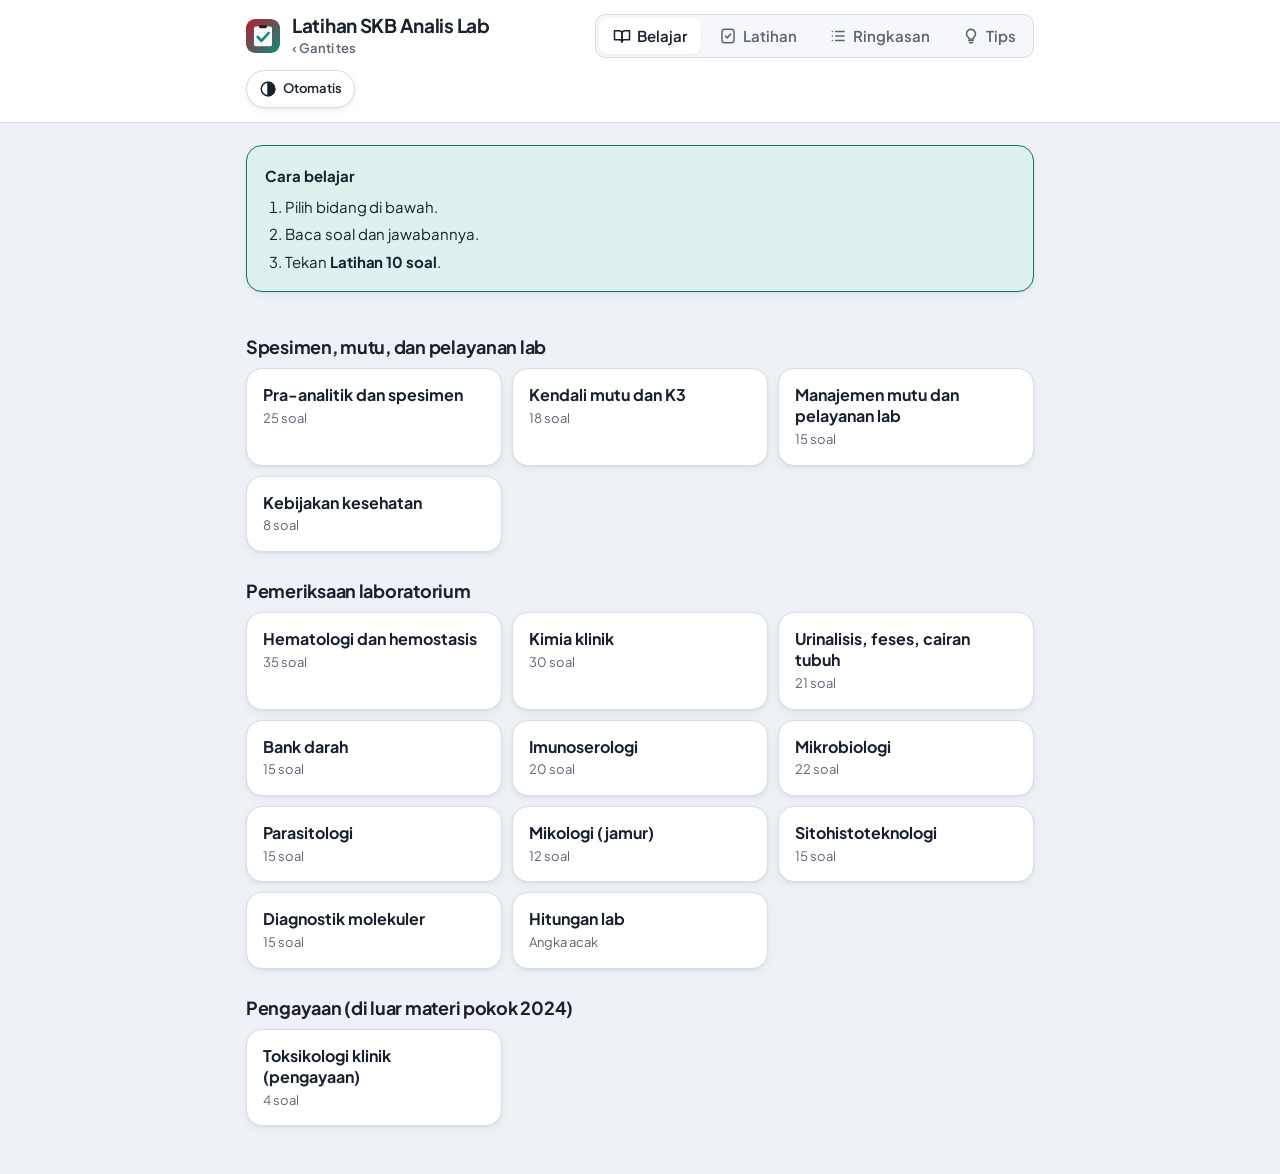
==== commit b50b9876: "Mode terang/gelap/otomatis, bank SKB disesuaikan materi pokok resmi (feses, elektrolit, hitung jenis" ====
--- a/skb.html
+++ b/skb.html
@@ -15,6 +15,10 @@
 <meta name="apple-mobile-web-app-status-bar-style" content="default">
 <meta name="apple-mobile-web-app-title" content="Latihan CPNS">
 <script>if ("serviceWorker" in navigator && location.protocol === "https:") addEventListener("load", function(){ navigator.serviceWorker.register("sw.js").catch(function(){}); });</script>
+<script>(function(){var K="tema",R=document.documentElement,N={auto:"Otomatis",light:"Terang",dark:"Gelap"};
+function g(){try{return localStorage.getItem(K)||"auto"}catch(e){return"auto"}}
+function a(t){if(t==="light"||t==="dark")R.setAttribute("data-theme",t);else R.removeAttribute("data-theme");var b=document.getElementById("b-tema");if(b){b.setAttribute("data-mode",t);b.setAttribute("aria-label","Tema: "+N[t]+". Ketuk untuk ganti");var l=b.querySelector(".tl");if(l)l.textContent=N[t]}}
+a(g());document.addEventListener("DOMContentLoaded",function(){a(g());var b=document.getElementById("b-tema");if(b)b.addEventListener("click",function(){var n={auto:"light",light:"dark",dark:"auto"}[g()]||"auto";try{localStorage.setItem(K,n)}catch(e){}a(n)})})})();</script>
 
 <style>
 
@@ -28,14 +32,18 @@
   --f-num:"Cascadia Mono",Consolas,"Roboto Mono",ui-monospace,Menlo,monospace;
   color-scheme:light;
 }
-@media (prefers-color-scheme: dark){
-  :root{
+@media (prefers-color-scheme: dark){:root:not([data-theme="light"]){
+    --bg:#0f141b; --surface:#171e28; --surface-2:#1d2632; --ink:#e6ebf1; --muted:#9ba6b5; --line:#2b3543;
+    --accent:#e46470; --accent-soft:#3b1d23; --on-accent:#1b0b0e;
+    --ok:#55c890; --ok-soft:#133022; --warn:#e5ad50; --warn-soft:#352812; --bad:#f17b73; --bad-soft:#3b1a18;
+    color-scheme:dark;
+  }}
+:root[data-theme="dark"]{
     --bg:#0f141b; --surface:#171e28; --surface-2:#1d2632; --ink:#e6ebf1; --muted:#9ba6b5; --line:#2b3543;
     --accent:#e46470; --accent-soft:#3b1d23; --on-accent:#1b0b0e;
     --ok:#55c890; --ok-soft:#133022; --warn:#e5ad50; --warn-soft:#352812; --bad:#f17b73; --bad-soft:#3b1a18;
     color-scheme:dark;
   }
-}
 *{box-sizing:border-box}
 [hidden]{display:none!important}
 html{-webkit-text-size-adjust:100%}
@@ -179,8 +187,7 @@
   .qtext.big{font-size:24px}
   .timer{font-size:16px}
 }
-@media print{
-  :root{--bg:#fff;--surface:#fff;--surface-2:#f3f4f6;--ink:#111;--muted:#444;--line:#ccc;--accent:#a01d2a;--accent-soft:#f7e4e6;color-scheme:light}
+@media print{:root:root:root{--bg:#fff;--surface:#fff;--surface-2:#f3f4f6;--ink:#111;--muted:#444;--line:#ccc;--accent:#a01d2a;--accent-soft:#f7e4e6;color-scheme:light}
   @page{margin:14mm}
   body{font-size:11pt;background:#fff}
   .top,.noprint,.qnav{display:none!important}
@@ -290,7 +297,8 @@
   --radius:16px;
   --shadow:0 1px 2px rgba(16,24,40,.05),0 3px 10px rgba(16,24,40,.05);
 }
-@media (prefers-color-scheme: dark){ :root{ --shadow:0 1px 2px rgba(0,0,0,.35) } }
+@media (prefers-color-scheme: dark){:root:not([data-theme="light"]){ --shadow:0 1px 2px rgba(0,0,0,.35) }}
+:root[data-theme="dark"]{ --shadow:0 1px 2px rgba(0,0,0,.35) }
 body{letter-spacing:-.003em}
 h1,h2,h3{letter-spacing:-.015em}
 
@@ -342,11 +350,18 @@
 .chip,.tes .tahap,.grouplbl{font-family:var(--f-body);letter-spacing:.02em;font-weight:700}
 .qnav{grid-template-columns:1fr auto 1.25fr}
 .qnav .btn{white-space:nowrap;padding-inline:14px}
+/* tombol tema terang / gelap / otomatis */
+.tema{display:inline-flex;align-items:center;gap:6px;min-height:38px;padding:6px 12px;border-radius:999px;border:1px solid var(--line);background:var(--surface);color:var(--ink);font:600 13px/1 var(--f-body);cursor:pointer;box-shadow:var(--shadow);flex:none}
+.tema svg{width:18px;height:18px;fill:none;stroke:currentColor;stroke-width:2;stroke-linecap:round;stroke-linejoin:round;display:none}
+.tema[data-mode="auto"] .i-auto,.tema[data-mode="light"] .i-light,.tema[data-mode="dark"] .i-dark{display:block}
+@media (max-width:700px){ .top-in{flex-wrap:nowrap} .brand{flex:1;min-width:0} }
+@media print{ .tema{display:none!important} }
 
 /* ---- Tema SKB: aksen hijau toska biar beda dari aplikasi SKD ---- */
 :root{--accent:#0f766e;--accent-soft:#ddf2ee;--on-accent:#ffffff}
-@media (prefers-color-scheme: dark){:root{--accent:#34c3ae;--accent-soft:#11302b;--on-accent:#04201b}}
-@media print{:root{--accent:#0f766e;--accent-soft:#ddf2ee}}
+@media (prefers-color-scheme: dark){:root:not([data-theme="light"]){--accent:#34c3ae;--accent-soft:#11302b;--on-accent:#04201b}}
+:root[data-theme="dark"]{--accent:#34c3ae;--accent-soft:#11302b;--on-accent:#04201b}
+@media print{:root:root:root{--accent:#0f766e;--accent-soft:#ddf2ee}}
 .summary .big small{font-size:16px;color:var(--muted);font-weight:600}
 
 </style>
@@ -356,7 +371,7 @@
   <div class="wrap top-in">
     <div class="brand">
       <a class="home" href="./" title="Kembali ke pilihan tes"><img src="icon.svg" width="34" height="34" alt="Pilih tes"></a>
-      <div><h1>Latihan SKB Analis Lab</h1><p><a class="switch" href="./">‹ Ganti tes</a> · Pranata Laboratorium Kesehatan</p></div>
+      <div><h1>Latihan SKB Analis Lab</h1><p><a class="switch" href="./">‹ Ganti tes</a></p></div>
     </div>
     <nav class="tabs" role="tablist">
       <button class="tab" role="tab" data-tab="belajar" aria-selected="true"><svg viewBox="0 0 24 24" aria-hidden="true"><path d="M2 5h6a4 4 0 0 1 4 4v11a3 3 0 0 0-3-3H2z"/><path d="M22 5h-6a4 4 0 0 0-4 4v11a3 3 0 0 1 3-3h7z"/></svg><span>Belajar</span></button>
@@ -364,6 +379,7 @@
       <button class="tab" role="tab" data-tab="contekan" aria-selected="false"><svg viewBox="0 0 24 24" aria-hidden="true"><path d="M9 6h11M9 12h11M9 18h11"/><path d="M4.5 6h.01M4.5 12h.01M4.5 18h.01"/></svg><span>Ringkasan</span></button>
       <button class="tab" role="tab" data-tab="tips" aria-selected="false"><svg viewBox="0 0 24 24" aria-hidden="true"><path d="M9 18h6M10 21h4"/><path d="M12 3a6 6 0 0 0-3.8 10.6c.6.5.8 1.2.8 1.9V16h6v-.5c0-.7.3-1.4.8-1.9A6 6 0 0 0 12 3z"/></svg><span>Tips</span></button>
     </nav>
+    <button class="tema" id="b-tema" type="button" data-mode="auto" aria-label="Ganti tema"><svg class="i-auto" viewBox="0 0 24 24" aria-hidden="true"><circle cx="12" cy="12" r="9"/><path d="M12 3a9 9 0 0 1 0 18z" style="fill:currentColor"/></svg><svg class="i-light" viewBox="0 0 24 24" aria-hidden="true"><circle cx="12" cy="12" r="4"/><path d="M12 2v2M12 20v2M4.9 4.9l1.4 1.4M17.7 17.7l1.4 1.4M2 12h2M20 12h2M4.9 19.1l1.4-1.4M17.7 6.3l1.4-1.4"/></svg><svg class="i-dark" viewBox="0 0 24 24" aria-hidden="true"><path d="M21 12.8A9 9 0 1 1 11.2 3a7 7 0 0 0 9.8 9.8z"/></svg><span class="tl">Otomatis</span></button>
   </div>
 </header>
 
@@ -1646,11 +1662,11 @@
 
 {t:"toksikologi", q:"Pemeriksaan narkoba urin dengan strip imunokromatografi dipakai sebagai ...", o:["Uji skrining yang hasil positifnya dikonfirmasi dengan GC-MS","Uji konfirmasi baku emas","Uji kuantitatif presisi tinggi","Uji untuk menentukan lama pemakaian secara pasti","Uji pengganti pemeriksaan klinis"], p:"Strip imunokromatografi memberi hasil positif presumtif yang dapat dipengaruhi reaksi silang. Konfirmasi dilakukan dengan GC-MS atau LC-MS/MS."},
 {t:"toksikologi", q:"Prinsip cut-off pada pemeriksaan narkoba urin adalah ...", o:["Hasil dinyatakan positif bila kadar zat mencapai atau melebihi batas yang ditetapkan","Hasil positif bila zat terdeteksi sedikit pun","Hasil dinyatakan negatif bila volume urin sedikit","Hasil positif bila warna urin gelap","Cut-off ditetapkan oleh petugas sesuai kondisi pasien"], p:"Cut-off adalah ambang kadar tetap yang ditetapkan prosedur atau pabrik. Hasil di bawah ambang disebut negatif, yang bukan berarti zat sama sekali tidak ada."},
-{t:"toksikologi", q:"Seorang pasien yang minum obat flu mengandung pseudoefedrin menunjukkan hasil positif amfetamin pada strip urin. Langkah yang paling tepat adalah ...", o:["Melakukan konfirmasi dengan GC-MS karena mungkin ada reaksi silang","Melaporkan pasien sebagai pengguna amfetamin","Mengulang strip sampai hasilnya negatif","Menolak spesimen","Menambahkan pengawet pada urin lalu menguji ulang"], p:"Strip adalah skrining dengan kemungkinan reaksi silang terhadap obat tertentu. Hasil positif harus dikonfirmasi dengan metode spektrometri massa sebelum dilaporkan."},
-{t:"toksikologi", q:"Petani yang menyemprot pestisida mengalami hipersalivasi, miosis, dan kejang otot. Pemeriksaan laboratorium yang paling menunjang keracunan organofosfat adalah ...", o:["Aktivitas kolinesterase darah yang menurun","Kadar timbal darah meningkat","Karboksihemoglobin meningkat","Kadar alkohol darah meningkat","Hematokrit menurun"], p:"Organofosfat menghambat enzim kolinesterase sehingga asetilkolin menumpuk. Aktivitas kolinesterase plasma atau eritrosit menurun, bukan meningkat."},
-{t:"toksikologi", q:"Korban kebakaran ruang tertutup tampak sakit kepala dan pusing meski SpO2 oksimeter nadi tampak normal. Pemeriksaan yang paling tepat adalah ...", o:["Karboksihemoglobin dengan CO-oksimeter","Kadar kolinesterase","Kadar timbal darah","Kadar alkohol napas","Kadar glukosa darah"], p:"Karbon monoksida berikatan dengan hemoglobin membentuk karboksihemoglobin dengan afinitas jauh lebih tinggi daripada oksigen. Oksimeter nadi biasa tidak membedakannya sehingga dapat tampak normal palsu."},
+{t:"urinalisis", q:"Pada pemeriksaan makroskopis, tinja pasien berwarna hitam, lengket, dan mengkilap seperti ter (melena). Pasien tidak mengonsumsi suplemen besi, bismut, maupun arang. Dugaan yang paling sesuai adalah ...", o:["Perdarahan saluran cerna bagian atas, misalnya dari lambung atau duodenum","Perdarahan hemoroid pada anus","Sumbatan aliran empedu ke usus","Konsumsi bit atau pewarna makanan merah","Diare kolera seperti air cucian beras"], p:"Darah dari saluran cerna atas dicerna asam lambung dan bakteri usus menjadi hematin sehingga tinja hitam seperti ter. Perdarahan hemoroid memberi darah merah segar pada permukaan tinja, sumbatan empedu membuat tinja pucat (dempul), dan besi atau bismut juga menghitamkan tinja sehingga riwayat obat perlu ditanyakan."},
+{t:"urinalisis", q:"Pasien akan diperiksa darah samar feses dengan metode guaiak. Persiapan diet yang benar adalah ...", o:["Menghindari daging merah, sayuran mentah, dan vitamin C dosis tinggi beberapa hari sebelumnya","Makan daging merah dan sayuran mentah sebanyak mungkin","Berpuasa penuh sehari sebelum pengambilan","Minum suplemen vitamin C dosis tinggi dahulu","Tidak ada pantangan diet apa pun"], p:"Uji guaiak memanfaatkan aktivitas pseudoperoksidase hemoglobin. Daging merah mengandung hemoglobin dan mioglobin, sedangkan sayuran mentah tertentu (misalnya lobak dan brokoli) mengandung peroksidase, sehingga keduanya dapat memberi positif palsu. Vitamin C dosis tinggi bersifat reduktor dan dapat memberi negatif palsu."},
+{t:"urinalisis", q:"Tinja cair berlendir bercampur darah dengan banyak leukosit pada pemeriksaan mikroskopis menunjukkan diare akibat ...", o:["Bakteri invasif yang merusak mukosa usus, misalnya Shigella","Toksin kolera tanpa kerusakan mukosa","Infeksi virus tanpa peradangan usus","Kelebihan konsumsi serat tanpa infeksi","Intoleransi laktosa murni tanpa infeksi"], p:"Banyak leukosit pada tinja menandakan peradangan mukosa kolon oleh bakteri invasif. Diare akibat toksin kolera berupa tinja cair seperti air cucian beras dengan leukosit sedikit."},
 {t:"toksikologi", q:"Spesimen yang tepat untuk pemeriksaan kadar timbal pada anak yang dicurigai terpapar adalah ...", o:["Darah utuh (whole blood) dengan antikoagulan sesuai metode","Serum","Plasma tanpa sel","Urin sewaktu tanpa pengawet","Liur"], p:"Timbal terutama berada dalam eritrosit sehingga pemeriksaan memakai darah utuh. Serum tidak dipakai karena kadarnya sangat rendah dan hasilnya tidak mewakili paparan."},
-{t:"toksikologi", q:"Pada pengambilan darah untuk pemeriksaan kadar alkohol, desinfeksi kulit sebaiknya dilakukan dengan ...", o:["Bahan non-alkohol seperti povidon iodin","Alkohol 70%","Etanol 96%","Isopropanol","Metanol"], p:"Swab beralkohol dapat mengontaminasi sampel sehingga kadar alkohol palsu meningkat. Gunakan antiseptik non-alkohol dan tabung ditutup rapat."},
+{t:"urinalisis", q:"Pewarnaan Sudan III pada sediaan tinja dipakai untuk melihat butir lemak. Butir lemak yang meningkat (steatorea) terjadi pada ...", o:["Malabsorpsi lemak, misalnya gangguan pankreas atau empedu","Perdarahan saluran cerna bagian atas","Infeksi cacing tambang tanpa gangguan usus","Konsumsi sayuran mentah berlebihan","Dehidrasi tanpa kelainan saluran cerna"], p:"Pada Sudan III lemak netral tampak sebagai butir oranye kemerahan. Peningkatan lemak tinja menandakan gangguan pencernaan atau penyerapan lemak oleh pankreas, empedu, atau usus."},
 {t:"toksikologi", q:"Chain of custody pada spesimen forensik berarti ...", o:["Dokumentasi berkesinambungan siapa yang memegang spesimen sejak pengambilan sampai pelaporan","Pemeriksaan ulang spesimen dua kali","Penyimpanan spesimen pada suhu beku","Pemberian label berwarna pada spesimen","Pengiriman spesimen oleh kurir resmi saja"], p:"Chain of custody mencatat setiap pihak yang menangani spesimen, waktu, dan kondisi segel agar hasil sah sebagai bukti hukum. Tanpa rantai pengawasan, hasil dapat digugat."},
 
 {t:"kebijakan", q:"Sasaran keselamatan pasien yang wajib diterapkan di fasilitas pelayanan kesehatan mencakup hal berikut, KECUALI ...", o:["Mempercepat waktu tunggu hasil pemeriksaan laboratorium","Mengurangi risiko cedera pasien akibat terjatuh","Mengurangi risiko infeksi akibat perawatan kesehatan","Memastikan lokasi, prosedur, dan pasien yang benar pada pembedahan","Meningkatkan keamanan obat-obatan yang harus diwaspadai"], p:"Enam sasaran keselamatan pasien (Permenkes 11/2017): mengidentifikasi pasien dengan benar, meningkatkan komunikasi efektif, meningkatkan keamanan obat-obatan yang harus diwaspadai, memastikan lokasi, prosedur, dan pasien yang benar pada pembedahan, mengurangi risiko infeksi akibat perawatan kesehatan, serta mengurangi risiko cedera pasien akibat terjatuh. Kecepatan hasil (TAT) adalah indikator mutu layanan, bukan sasaran keselamatan pasien."},
@@ -1663,27 +1679,27 @@
 {t:"kebijakan", q:"Undang-Undang Nomor 17 Tahun 2023 adalah undang-undang tentang ...", o:["Kesehatan","Aparatur Sipil Negara","Sistem Jaminan Sosial Nasional","Badan Penyelenggara Jaminan Sosial","Narkotika"], p:"UU Nomor 17 Tahun 2023 tentang Kesehatan bersifat omnibus dan mencabut 11 undang-undang, antara lain UU Nomor 36 Tahun 2009 tentang Kesehatan, UU Nomor 36 Tahun 2014 tentang Tenaga Kesehatan, dan UU Nomor 44 Tahun 2009 tentang Rumah Sakit. UU ASN terbaru adalah UU Nomor 20 Tahun 2023, UU SJSN adalah UU Nomor 40 Tahun 2004, UU BPJS adalah UU Nomor 24 Tahun 2011, dan UU Narkotika adalah UU Nomor 35 Tahun 2009."},
 
 {t:"hematologi", q:"Prinsip hitung sel pada hematology analyzer metode impedansi adalah ...", o:["Sel melewati apertur dan mengubah hambatan listrik sebanding ukuran sel","Sel memantulkan sinar laser sesuai warna","Sel dihitung manual oleh sensor kamera","Sel mengendap dan dihitung dari kecepatan endapan","Sel bereaksi dengan antibodi berlabel enzim"], p:"Pada metode impedansi (Coulter), sel yang melewati apertur menimbulkan pulsa listrik yang amplitudonya sebanding volume sel. Metode lain memakai hamburan cahaya."},
-{t:"hematologi", q:"Pada metode flow cytometry hematology analyzer, forward scatter dan side scatter masing-masing mencerminkan ...", o:["Ukuran sel dan kompleksitas internal (granula)","Warna sel dan kadar hemoglobin","Jumlah inti dan kadar RNA","Berat jenis dan viskositas","Umur sel dan muatan permukaan"], p:"Forward scatter menggambarkan ukuran sel, sedangkan side scatter menggambarkan kompleksitas internal seperti granula, sehingga populasi leukosit dapat dibedakan."},
-{t:"hematologi", q:"Hematology analyzer memberi flag “PLT clumps” dengan jumlah trombosit sangat rendah pada pasien tanpa perdarahan. Langkah pertama yang tepat adalah ...", o:["Memeriksa sediaan apus darah tepi untuk memastikan ada gumpalan trombosit","Melaporkan trombositopenia berat","Mengulang pemeriksaan dengan tabung yang sama","Menambah volume sampel","Mengganti alat"], p:"Flag clumps menunjukkan kemungkinan pseudotrombositopenia, sehingga sediaan apus memastikan adanya gumpalan trombosit. Jangan melaporkan hasil rendah tanpa pengecekan."},
+{t:"hematologi", q:"Urutan jenis leukosit dari yang paling banyak ke paling sedikit pada darah dewasa sehat adalah ...", o:["Neutrofil, limfosit, monosit, eosinofil, basofil","Limfosit, neutrofil, eosinofil, monosit, basofil","Monosit, neutrofil, limfosit, basofil, eosinofil","Eosinofil, neutrofil, limfosit, monosit, basofil","Basofil, eosinofil, monosit, limfosit, neutrofil"], p:"Pada dewasa neutrofil segmen paling dominan, disusul limfosit, monosit, eosinofil, dan basofil yang paling sedikit. Pada anak kecil limfosit dapat lebih banyak daripada neutrofil, sehingga urutan ini berlaku untuk dewasa."},
+{t:"hematologi", q:"Pada hitung jenis leukosit seorang pasien demam akibat infeksi bakteri akut ditemukan peningkatan neutrofil batang. Temuan ini disebut ...", o:["Pergeseran ke kiri (shift to the left)","Pergeseran ke kanan (shift to the right)","Limfositosis relatif","Eosinofilia","Leukopenia akibat aplasia sumsum tulang"], p:"Neutrofil batang yang meningkat menandakan sumsum tulang melepas neutrofil yang belum matang, lazim pada infeksi bakteri akut. Pergeseran ke kanan justru berarti neutrofil dengan segmen inti berlebihan, misalnya pada defisiensi vitamin B12 atau asam folat."},
 {t:"hematologi", q:"Hitung leukosit otomatis 12.000 per mikroliter. Pada sediaan apus ditemukan 20 eritrosit berinti per 100 leukosit, dan alat ikut menghitungnya sebagai leukosit. Jumlah leukosit terkoreksi adalah ...", o:["10.000 per mikroliter","12.000 per mikroliter","14.400 per mikroliter","9.600 per mikroliter","2.400 per mikroliter"], p:"Leukosit terkoreksi = leukosit terhitung x 100 / (100 + eritrosit berinti per 100 leukosit) = 12.000 x 100 / 120 = 10.000 per mikroliter. Mengurangi 20 persen (9.600) keliru karena eritrosit berinti dihitung per 100 leukosit, bukan per 100 sel total."},
-{t:"hematologi", q:"Pasien yang menggunakan warfarin dipantau dengan ...", o:["INR yang dihitung dari PT","Waktu perdarahan","Hitung trombosit","Hematokrit","LED"], p:"INR menstandarkan hasil PT antar laboratorium dan dipakai memantau warfarin dengan target umumnya 2 sampai 3 untuk sebagian besar indikasi. APTT dipakai untuk heparin tak terfraksi."},
-{t:"hematologi", q:"D-dimer paling berguna untuk ...", o:["Menyingkirkan tromboemboli pada kecurigaan klinis rendah bila hasilnya normal","Mendiagnosis anemia defisiensi besi","Memantau terapi warfarin","Menilai fungsi ginjal","Menentukan golongan darah"], p:"D-dimer adalah hasil degradasi fibrin yang berikatan silang. Nilai normal dengan kecurigaan rendah membantu menyingkirkan trombosis, tetapi nilai tinggi tidak spesifik."},
-{t:"hematologi", q:"Kadar fibrinogen yang sangat rendah bersama PT dan APTT memanjang serta D-dimer tinggi mendukung ...", o:["Koagulasi intravaskular diseminata (DIC)","Defisiensi vitamin K ringan","Hemofilia A","Trombositosis reaktif","Polisitemia vera"], p:"Pada DIC terjadi konsumsi faktor pembekuan dan fibrinogen dengan peningkatan produk degradasi fibrin. Hemofilia A hanya memanjangkan APTT."},
-{t:"hematologi", q:"Pada pasien dengan hematokrit sangat tinggi (misalnya di atas 55 persen), pemeriksaan PT dan APTT bisa memanjang palsu karena ...", o:["Volume plasma relatif sedikit sehingga sitrat berlebih dibanding plasma","Plasma terlalu banyak","Sitrat tidak ditambahkan","Hemoglobin tinggi mengendapkan sitrat","Eritrosit melepas faktor pembekuan"], p:"Rasio sitrat terhadap plasma menjadi berlebih sehingga mengikat kalsium dan memanjangkan waktu pembekuan. Solusinya menyesuaikan volume sitrat sesuai hematokrit."},
-{t:"hematologi", q:"Hematology analyzer menghitung retikulosit dengan ...", o:["Pewarna fluoresen yang mengikat RNA lalu dideteksi dengan flow cytometry","Pewarna Giemsa lalu dihitung manual","Mengukur kadar zat besi","Mengukur massa hemoglobin","Pewarna Wright lalu dibaca kamera"], p:"Retikulosit mengandung sisa RNA yang diikat pewarna fluoresen sehingga terhitung otomatis, termasuk fraksi retikulosit imatur. Cara manual memakai pewarna supravital."},
+{t:"hematologi", q:"Pasien demam hari ke-4 dengan trombosit menurun dan hematokrit meningkat. Pada sediaan apus ditemukan limfosit besar dengan sitoplasma biru tua. Temuan ini paling sesuai dengan ...", o:["Limfosit plasma biru (limfosit atipik) pada demam berdarah dengue","Sel blast pada leukemia akut","Neutrofil dengan granula toksik pada sepsis bakteri","Sel pensil pada anemia defisiensi besi","Eosinofil meningkat pada infeksi cacing"], p:"Limfosit plasma biru adalah limfosit yang bereaksi terhadap infeksi virus, khas pada dengue bersama trombositopenia dan peningkatan hematokrit. Sel blast ditandai inti besar dengan kromatin halus dan anak inti, bukan gambaran limfosit reaktif."},
+{t:"hematologi", q:"Anak dengan dugaan cacingan memiliki jumlah leukosit 8.000 per mikroliter dan eosinofil 10 persen pada hitung jenis. Jumlah eosinofil absolut dan artinya adalah ...", o:["800 per mikroliter, termasuk eosinofilia","800 per mikroliter, masih dalam batas normal","80 per mikroliter, masih dalam batas normal","8.000 per mikroliter, termasuk hipereosinofilia","10 per mikroliter, tidak bermakna"], p:"Jumlah absolut = persentase x leukosit total = 10% x 8.000 = 800 per mikroliter. Eosinofilia umumnya didefinisikan bila eosinofil absolut lebih dari 500 per mikroliter, dan lazim pada infeksi cacing serta alergi. Jumlah absolut lebih bermakna daripada persentase karena persentase ikut dipengaruhi jumlah jenis sel lain."},
+{t:"hematologi", q:"Pada metode Lee-White dengan tiga tabung untuk menentukan masa pembekuan, waktu pembekuan dicatat saat ...", o:["Darah pada tabung ketiga membeku sehingga tidak tumpah ketika tabung dimiringkan","Darah pada tabung pertama membeku","Serum mulai terpisah dari bekuan","Timbul benang fibrin pada ujung tabung","Darah berubah warna menjadi lebih gelap"], p:"Pada Lee-White tiga tabung berisi darah disimpan pada 37 derajat Celsius. Tabung pertama dimiringkan tiap 30 detik sampai membeku, lalu tabung kedua, kemudian tabung ketiga, dan masa pembekuan dihitung sejak darah masuk semprit sampai darah tabung ketiga membeku. Mencatat saat tabung pertama membeku membuat hasil lebih pendek, sedangkan benang fibrin dipakai pada metode tabung kapiler."},
+{t:"hematologi", q:"Pada hitung trombosit manual dengan kamar hitung, larutan pengencer amonium oksalat 1% berfungsi untuk ...", o:["Melisiskan eritrosit sehingga trombosit lebih mudah dihitung","Melisiskan trombosit agar tampak lebih jelas","Mewarnai trombosit menjadi biru tua","Menggumpalkan trombosit agar mudah ditemukan","Mengendapkan leukosit di dasar kamar hitung"], p:"Amonium oksalat 1% melisiskan eritrosit sementara trombosit tetap utuh dan tampak sebagai benda kecil yang membiaskan cahaya. Larutan pengencer harus jernih dan disaring karena partikel kotoran dapat terhitung sebagai trombosit sehingga hasil tinggi palsu."},
+{t:"hematologi", q:"Faktor yang menyebabkan laju endap darah (LED) meningkat palsu adalah ...", o:["Tabung Westergren diletakkan miring tidak tegak lurus","Tabung diletakkan tegak lurus pada rak tanpa getaran","Suhu ruangan stabil dan sesuai petunjuk","Darah diperiksa kurang dari dua jam setelah pengambilan","Perbandingan darah dan antikoagulan sesuai"], p:"Tabung yang miring mempercepat pengendapan sehingga LED tampak lebih tinggi. Getaran dan suhu tinggi juga mempercepat, sedangkan polisitemia justru memperlambat LED."},
 {t:"hematologi", q:"Darah EDTA pasien dengan aglutinin dingin menunjukkan MCV tinggi palsu, hitung eritrosit rendah palsu, dan MCHC tinggi palsu. Langkah yang tepat adalah ...", o:["Menghangatkan sampel pada 37 derajat Celsius lalu mengulang pemeriksaan","Menambah EDTA","Mendinginkan sampel di lemari es","Melaporkan hasil apa adanya","Mengganti sampel dengan serum"], p:"Aglutinin dingin menggumpalkan eritrosit pada suhu rendah sehingga indeks eritrosit keliru. Penghangatan menguraikan aglutinasi sehingga hasil sebenarnya terlihat."},
 
 {t:"kimia", q:"Spesimen yang tepat untuk analisis gas darah adalah ...", o:["Darah arteri dengan heparin","Darah vena dengan EDTA","Serum dari tabung tanpa antikoagulan","Plasma sitrat","Urin pagi"], p:"Analisis gas darah memakai darah arteri dengan heparin (biasanya dalam semprit khusus). EDTA dan sitrat tidak dipakai karena mengganggu pengukuran."},
-{t:"kimia", q:"Gelembung udara dalam semprit darah arteri untuk analisis gas darah dapat menyebabkan ...", o:["pCO2 turun dan pO2 mendekati nilai udara ruang","pCO2 naik dan pO2 turun","pH turun dan HCO3 naik","Semua parameter tidak berubah","Hemoglobin menurun"], p:"Udara ruang punya pCO2 hampir nol dan pO2 sekitar 150 mmHg sehingga gas dalam sampel bergeser ke arah nilai udara. Sampel harus bebas gelembung, ditutup rapat, dan segera diperiksa (idealnya kurang dari 30 menit); semprit plastik tidak dianjurkan direndam es."},
-{t:"kimia", q:"Hasil analisis gas darah: pH 7,30, pCO2 60 mmHg, HCO3 28 mEq/L. Interpretasi yang tepat adalah ...", o:["Asidosis respiratorik","Asidosis metabolik","Alkalosis respiratorik","Alkalosis metabolik","Keseimbangan asam basa normal"], p:"pH turun dengan pCO2 tinggi menunjukkan penyebab respiratorik (retensi CO2), sedangkan HCO3 sedikit naik sebagai kompensasi."},
-{t:"kimia", q:"Hasil analisis gas darah: pH 7,28, pCO2 28 mmHg, HCO3 12 mEq/L. Interpretasi yang tepat adalah ...", o:["Asidosis metabolik dengan kompensasi respiratorik","Asidosis respiratorik","Alkalosis metabolik","Alkalosis respiratorik","Normal"], p:"pH turun dengan HCO3 rendah menunjukkan penyebab metabolik. pCO2 yang rendah adalah kompensasi napas cepat."},
-{t:"kimia", q:"Hasil analisis gas darah: pH 7,52, pCO2 28 mmHg, HCO3 22 mEq/L pada pasien yang hiperventilasi karena cemas. Interpretasi yang tepat adalah ...", o:["Alkalosis respiratorik","Alkalosis metabolik","Asidosis respiratorik","Asidosis metabolik","Normal"], p:"pH naik dengan pCO2 turun menunjukkan penyebab respiratorik (CO2 terlalu banyak dibuang), sedangkan HCO3 hampir normal."},
-
-{t:"imunoserologi", q:"Pada imunoassay untuk hormon besar seperti TSH, prinsip yang umum dipakai adalah ...", o:["Sandwich, sinyal sebanding dengan kadar analit","Kompetitif, sinyal berbanding terbalik dengan kadar","Aglutinasi langsung","Presipitasi pada gel","Netralisasi toksin"], p:"Analit besar memiliki dua epitop sehingga cocok memakai dua antibodi (sandwich). Analit kecil seperti FT4 memakai format kompetitif."},
-{t:"imunoserologi", q:"Pada imunoassay kompetitif untuk FT4, kadar FT4 pasien yang tinggi menyebabkan sinyal ...", o:["Lebih rendah","Lebih tinggi","Tetap sama","Tidak terukur","Sebanding dengan kadar TSH"], p:"Pada format kompetitif, analit pasien bersaing dengan analit berlabel sehingga sinyal berbanding terbalik dengan kadarnya."},
-{t:"imunoserologi", q:"Pada imunoassay chemiluminescence, sinyal yang diukur adalah ...", o:["Cahaya yang dipancarkan dari reaksi kimia pada label","Absorbansi pada panjang gelombang tertentu","Hamburan cahaya oleh agregat","Perubahan hambatan listrik","Perubahan warna dengan mata"], p:"Chemiluminescence mengukur emisi cahaya dari reaksi kimia pada label (misalnya akridinium), bukan absorbansi."},
-{t:"imunoserologi", q:"Pasien lemas, berat badan naik, TSH 25 mIU/L (tinggi), FT4 rendah. Interpretasi yang tepat adalah ...", o:["Hipotiroidisme primer","Hipertiroidisme primer","Hipotiroidisme sentral","Hipertiroidisme sentral","Fungsi tiroid normal"], p:"Pada hipotiroid primer kelenjar tiroid gagal menghasilkan hormon sehingga TSH naik dan FT4 turun. Pada hipotiroid sentral TSH rendah atau normal."},
-{t:"imunoserologi", q:"Seorang wanita dengan gejala kehamilan mola mendapat hasil tes kehamilan strip urin negatif, padahal kadar beta-hCG sangat tinggi. Penyebab yang paling mungkin adalah ...", o:["Efek hook dosis tinggi","Reaksi silang dengan LH","Kontaminasi sampel dengan darah","Kerusakan strip karena suhu","Kekurangan volume urin"], p:"Kadar hCG yang sangat tinggi menjenuhkan antibodi penangkap dan antibodi pendeteksi secara terpisah sehingga sandwich tidak terbentuk dan hasil negatif palsu. Pengenceran sampel akan memunculkan hasil positif. Reaksi silang dengan LH justru cenderung memberi positif palsu."},
+{t:"kimia", q:"Prinsip pengukuran natrium, kalium, dan klorida pada alat dengan elektroda ion selektif (ISE) adalah ...", o:["Mengukur beda potensial listrik yang sebanding dengan aktivitas ion dalam sampel","Mengukur penyerapan cahaya oleh senyawa berwarna hasil reaksi enzim","Mengukur kekeruhan akibat pengendapan ion","Menghitung ion dengan titrasi asam basa manual","Mengukur hamburan cahaya oleh antibodi berlabel"], p:"Elektroda ISE memiliki membran yang selektif terhadap satu jenis ion sehingga menimbulkan potensial yang sebanding dengan aktivitas ion. Reaksi enzimatik berwarna tidak dipakai pada alat ISE."},
+{t:"kimia", q:"Serum pasien rawat jalan tanpa keluhan menunjukkan kalium 9,8 mmol/L dan kalsium sangat rendah, tanpa hemolisis. Diketahui darah diisikan ke tabung tutup ungu lebih dahulu, baru ke tabung serum. Tindakan yang paling tepat adalah ...", o:["Menolak spesimen karena diduga terkontaminasi EDTA, memberi tahu peminta, dan meminta pengambilan ulang dengan urutan tabung yang benar","Melaporkan hasil sebagai hiperkalemia kritis tanpa catatan apa pun","Mengurangi hasil kalium dengan angka perkiraan kontaminasi lalu melaporkannya","Mengulang pemeriksaan pada serum yang sama sampai kalium tampak normal","Menambahkan larutan kalsium ke serum agar kalsium kembali normal"], p:"EDTA tabung ungu berbentuk garam kalium dan mengikat kalsium, sehingga kontaminasi menaikkan kalium dan menurunkan kalsium secara palsu. Hasil ini tidak mencerminkan keadaan pasien sehingga tidak boleh dilaporkan begitu saja atau dikoreksi dengan hitungan; spesimen diambil ulang dengan tabung serum diisi sebelum tabung EDTA."},
+{t:"kimia", q:"Darah untuk pemeriksaan elektrolit dibiarkan beberapa jam sebelum serum dipisahkan dari sel. Dampak yang paling mungkin pada hasil adalah ...", o:["Kalium meningkat palsu karena keluar dari eritrosit","Kalium menurun palsu karena diserap serum","Natrium meningkat palsu karena sel mengeluarkan natrium","Klorida meningkat palsu karena sampel menguap","Tidak ada pengaruh pada hasil elektrolit"], p:"Eritrosit mengandung kalium jauh lebih tinggi daripada serum, sehingga penundaan pemisahan atau hemolisis menaikkan kalium palsu. Serum sebaiknya dipisahkan segera setelah darah membeku sempurna dan disentrifus."},
+{t:"kimia", q:"Pasien muntah dan diare berat mendapat hasil kalium serum sangat rendah (2,0 mmol/L). Interpretasi dan tindakan laboratorium yang tepat adalah ...", o:["Hipokalemia berat yang merupakan nilai kritis, sehingga dilaporkan segera sesuai prosedur","Hasil normal karena muntah dan diare menaikkan kalium","Hiperkalemia berat yang pelaporannya boleh ditunda","Hasil tidak perlu dilaporkan sebelum sampel diulang tiga kali","Hasil hanya dicatat dalam laporan bulanan mutu"], p:"Hipokalemia berat berisiko menimbulkan kelemahan otot dan gangguan irama jantung, sehingga hasil kritis harus segera dikomunikasikan kepada dokter atau perawat penanggung jawab. Muntah dan diare menurunkan kalium, bukan menaikkannya."},
+
+{t:"imunoserologi", q:"Spesimen yang paling dianjurkan untuk tes kehamilan imunokromatografi adalah urin pagi hari karena ...", o:["Paling pekat sehingga kadar hCG lebih mudah terdeteksi","Paling encer sehingga tidak mengganggu strip","Bebas dari hormon lain sehingga hasil selalu benar","Mengandung banyak eritrosit sebagai penanda","Tidak mengandung protein sama sekali"], p:"hCG pada urin pagi lebih pekat sehingga sensitivitas tes meningkat, terutama pada kehamilan dini. Urin yang sangat encer dapat memberi hasil negatif palsu."},
+{t:"imunoserologi", q:"Petunjuk kit rapid test imunokromatografi menyebut hasil dibaca pada menit ke-15 dan tidak boleh dibaca setelah menit ke-20. Strip baru dibaca 45 menit setelah sampel diteteskan, dan tampak garis kontrol serta garis tes yang tipis. Sikap yang tepat adalah ...", o:["Hasil tidak dipakai karena dibaca di luar waktu baca, lalu pemeriksaan diulang dengan strip baru","Dilaporkan positif karena garis kontrol dan garis tes sama-sama muncul","Dilaporkan negatif karena garis tes hanya tipis","Dilaporkan positif lemah tanpa pengulangan","Strip dibiarkan lebih lama sampai garis tes menebal lalu dibaca"], p:"Setelah batas waktu baca, strip dapat mengering dan ikatan tidak spesifik dapat memunculkan garis tes palsu, sehingga hasil di luar waktu baca tidak valid walaupun garis kontrol muncul. Garis tes yang tipis tetapi muncul dalam waktu baca yang benar tetap dibaca positif sesuai petunjuk kit."},
+{t:"imunoserologi", q:"Pada uji aglutinasi lateks semikuantitatif, titer serum dinyatakan sebagai ...", o:["Pengenceran tertinggi serum yang masih menunjukkan aglutinasi","Pengenceran terendah serum yang menunjukkan aglutinasi","Jumlah partikel lateks yang tidak beraglutinasi","Waktu sampai aglutinasi pertama muncul","Pengenceran pertama yang tampak halus tanpa butiran"], p:"Serum diencerkan bertingkat (misalnya 1/2, 1/4, 1/8), dan titer adalah kebalikan pengenceran tertinggi yang masih beraglutinasi. Cara ini dipakai pada CRP, RF, dan ASTO untuk memperkirakan kadar secara semikuantitatif."},
+{t:"imunoserologi", q:"Pada reaksi presipitasi, endapan paling banyak terbentuk bila ...", o:["Jumlah antigen dan antibodi berada pada perbandingan optimal (zona ekuivalen)","Antigen berada dalam jumlah sangat berlebih","Antibodi berada dalam jumlah sangat berlebih","Salah satu reagen sama sekali tidak ada","Antigen berbentuk partikel besar yang melekat pada lateks"], p:"Presipitat terbentuk paling optimal pada zona ekuivalen, saat antigen dan antibodi membentuk kisi besar yang tidak larut. Kelebihan antigen atau antibodi justru mengurangi presipitat sehingga dapat memberi hasil negatif palsu."},
+{t:"imunoserologi", q:"Kontrol positif dan negatif pada pemeriksaan serologi dikerjakan bersama sampel pasien untuk ...", o:["Memastikan reagen dan prosedur bekerja dengan benar","Menggantikan pengenceran serum pasien","Menaikkan sensitivitas reagen","Menghemat reagen pada tiap pemeriksaan","Menentukan identitas pasien yang diperiksa"], p:"Kontrol positif harus bereaksi dan kontrol negatif tidak bereaksi. Jika tidak sesuai, reagen mungkin rusak atau kedaluwarsa dan hasil pasien tidak boleh dilaporkan."},
 
 {t:"urinalisis", q:"Cairan serebrospinal dikumpulkan dalam tiga tabung berurutan. Urutan pemakaian yang benar adalah ...", o:["Tabung 1 kimia dan imunologi, tabung 2 mikrobiologi, tabung 3 hitung sel","Tabung 1 hitung sel, tabung 2 mikrobiologi, tabung 3 kimia","Tabung 1 mikrobiologi, tabung 2 hitung sel, tabung 3 kimia","Tabung 1 kimia, tabung 2 hitung sel, tabung 3 mikrobiologi","Semua tabung digabung lalu dibagi"], p:"Tabung 1 paling mungkin mengandung darah traumatik sehingga dipakai untuk kimia dan imunologi. Tabung terakhir paling sedikit darah sehingga dipakai untuk hitung sel."},
 {t:"urinalisis", q:"Uji Rivalta pada cairan efusi bertujuan untuk ...", o:["Membedakan transudat dan eksudat","Menentukan golongan darah","Menghitung leukosit total","Menentukan pH cairan","Menilai kadar glukosa"], p:"Uji Rivalta memakai asam asetat encer. Kekeruhan seperti asap menunjukkan protein tinggi (eksudat), sedangkan transudat negatif."},
@@ -1700,14 +1716,16 @@
 {t:"molekuler", q:"Pada elektroforesis gel agarosa, fragmen DNA bergerak menuju ...", o:["Kutub positif (anoda), dengan fragmen kecil bergerak lebih cepat","Kutub negatif, dengan fragmen besar lebih cepat","Kutub positif, dengan fragmen besar lebih cepat","Kutub negatif, dengan fragmen kecil lebih cepat","Tidak bergerak tanpa enzim"], p:"DNA bermuatan negatif sehingga bergerak ke anoda. Gel menyaring berdasarkan ukuran, dan fragmen kecil lebih cepat."},
 {t:"molekuler", q:"DNA ladder (penanda ukuran) pada elektroforesis berfungsi untuk ...", o:["Memperkirakan ukuran fragmen DNA sampel","Memperbanyak DNA","Mewarnai DNA","Menurunkan arus listrik","Menghentikan degradasi DNA"], p:"Ladder berisi fragmen dengan ukuran diketahui sehingga ukuran pita sampel dapat diperkirakan, bukan untuk memperbanyak atau mewarnai."},
 {t:"molekuler", q:"Pita DNA pada gel agarosa divisualisasi dengan ...", o:["Pewarna fluoresen yang berikatan dengan DNA lalu disinari UV atau cahaya biru","Pewarna Gram","Pewarna Ziehl Neelsen","Cahaya inframerah saja","Mikroskop elektron"], p:"Pewarna seperti etidium bromida (menyisip di antara pasangan basa) atau SYBR Safe berikatan dengan DNA dan berpendar di bawah sinar UV atau cahaya biru."},
-{t:"molekuler", q:"Prinsip dasar sekuensing Sanger adalah ...", o:["Terminasi rantai oleh ddNTP berlabel pada sintesis DNA","Pemotongan DNA oleh enzim restriksi","Hibridisasi probe pada membran","Pemisahan DNA oleh kromatografi","Pelabelan protein dengan antibodi"], p:"ddNTP tidak memiliki gugus 3'-OH sehingga menghentikan pemanjangan rantai, menghasilkan fragmen berbagai panjang yang dibaca urutannya."},
-{t:"molekuler", q:"Nested PCR dibanding PCR biasa memiliki keunggulan dan risiko ...", o:["Sensitivitas dan spesifisitas lebih tinggi, tetapi risiko kontaminasi lebih besar","Lebih cepat dan risiko kontaminasi lebih kecil","Hanya satu pasang primer","Tidak memerlukan Taq polimerase","Hanya mengukur RNA"], p:"Nested PCR memakai dua tahap dengan dua pasang primer sehingga lebih sensitif dan spesifik, tetapi pembukaan tabung amplikon meningkatkan risiko kontaminasi."},
+{t:"molekuler", q:"Pada tahap lisis isolasi DNA, enzim proteinase K berfungsi untuk ...", o:["Memecah protein dan menginaktifkan nuklease sehingga DNA terlepas dan terlindungi","Memotong DNA menjadi fragmen pendek bersasaran","Menggandakan DNA cetakan","Mengikat DNA ke membran silika","Memberi warna pada pita DNA di gel"], p:"Proteinase K adalah protease yang menguraikan protein sel dan menginaktifkan nuklease yang dapat merusak DNA. Enzim pemotong DNA adalah enzim restriksi, bukan proteinase K."},
+{t:"molekuler", q:"Pada isolasi asam nukleat dengan kolom silika, etanol dari tahap pencucian harus benar-benar hilang sebelum elusi karena ...", o:["Sisa etanol dapat menghambat reaksi PCR berikutnya","Etanol menaikkan kemurnian DNA pada hasil akhir","Etanol mempercepat pengikatan DNA ke silika","Etanol diperlukan sebagai pelarut elusi","Etanol mengubah DNA menjadi RNA"], p:"Buffer pencuci beretanol membuang protein dan garam, sedangkan DNA tetap terikat pada silika. Sisa etanol yang terbawa ke eluat dapat menghambat polimerase, sehingga kolom perlu disentrifus kering atau diangin-anginkan sebelum elusi."},
 
 {t:"sitohisto", q:"Pewarnaan khusus jaringan yang membuat amiloid tampak merah jingga dan memberi gambaran hijau apel (birefringence) di bawah mikroskop polarisasi adalah ...", o:["Congo red","Periodic acid Schiff (PAS)","Masson trichrome","Ziehl Neelsen","Perls Prussian blue"], p:"Amiloid yang diwarnai Congo red tampak merah jingga dan berpendar hijau apel di bawah cahaya terpolarisasi. PAS untuk glikogen, musin, dan dinding jamur; Masson trichrome untuk kolagen; Ziehl Neelsen untuk BTA; Perls untuk hemosiderin (besi)."},
 {t:"sitohisto", q:"Biopsi aspirasi jarum halus (BAJAH atau FNAB) menghasilkan spesimen berupa ...", o:["Sel atau kelompok sel dari massa yang diaspirasi","Satu blok jaringan utuh","Cairan serebrospinal","Serum","Urin"], p:"BAJAH mengambil sel dengan jarum kecil dari massa untuk dibuat sediaan apus, sehingga yang dinilai adalah sitologi, bukan arsitektur jaringan."},
 {t:"sitohisto", q:"Sediaan hasil BAJAH yang akan diwarnai Giemsa sebaiknya ...", o:["Dikeringkan di udara","Direndam alkohol 95 persen segera","Direndam formalin","Dibekukan","Dipanaskan di atas api"], p:"Pewarnaan Giemsa memakai fiksasi kering udara, sedangkan Papanicolaou memerlukan fiksasi basah dengan alkohol. Kesalahan fiksasi membuat gambaran buruk."},
 {t:"sitohisto", q:"Irisan jaringan parafin tampak bergaris-garis memanjang sejajar arah pemotongan. Penyebab yang paling mungkin adalah ...", o:["Mata pisau mikrotom bergerigi (nick) sehingga perlu diasah atau diganti bagian pisaunya","Fiksasi terlalu lama","Dehidrasi tidak cukup","Pewarna terlalu pekat","Blok parafin terlalu dingin saja"], p:"Cacat pada mata pisau meninggalkan garis di setiap irisan, dan pisau perlu diasah atau digeser ke bagian yang masih tajam."},
 {t:"sitohisto", q:"Ketebalan irisan parafin untuk pewarnaan Hematoksilin Eosin rutin sekitar ...", o:["3 sampai 5 mikrometer","30 sampai 50 mikrometer","100 mikrometer","0,1 mikrometer","1 milimeter"], p:"Irisan 3 sampai 5 mikrometer memberi detail inti dan sitoplasma yang jelas. Irisan terlalu tebal tampak gelap dan sel bertumpuk."},
+{t:"urinalisis", q:"Tinja bayi yang diare tampak cair, berbau asam, dengan pH sangat rendah dan banyak gelembung gas. Dugaan yang paling sesuai adalah ...", o:["Malabsorpsi karbohidrat, misalnya intoleransi laktosa","Sumbatan aliran empedu","Infeksi cacing tambang","Perdarahan saluran cerna bagian atas","Konsumsi besi berlebihan"], p:"Karbohidrat yang tidak terserap difermentasi bakteri usus menjadi asam organik dan gas sehingga pH tinja turun. Sumbatan empedu menyebabkan tinja pucat berminyak, bukan berbau asam dengan gas."},
+{t:"urinalisis", q:"Cara pengambilan dan pengiriman spesimen feses yang benar adalah ...", o:["Ditampung dalam wadah bersih, kering, bermulut lebar, bertutup rapat, tanpa tercampur urin atau air, lalu segera dikirim","Diambil dari kloset yang sudah disiram air agar tampak bersih, lalu dipindahkan ke wadah","Ditampung dalam kantong plastik terbuka, lalu dikirim keesokan harinya pada suhu ruang","Dicampur sedikit urin supaya mudah dipindahkan ke wadah pengiriman","Disimpan dalam wadah basah bekas pakai pada suhu ruang selama beberapa hari"], p:"Air dan urin mengencerkan tinja serta merusak parasit, dan wadah tidak bersih mengontaminasi spesimen. Tinja cair atau lembek yang mungkin mengandung trofozoit harus segera diperiksa karena cepat rusak."},
 ];
 
 /* Generator soal hitungan laboratorium. Tiap generator: (rand) => {q, o:[benar, 4 pengecoh], p}
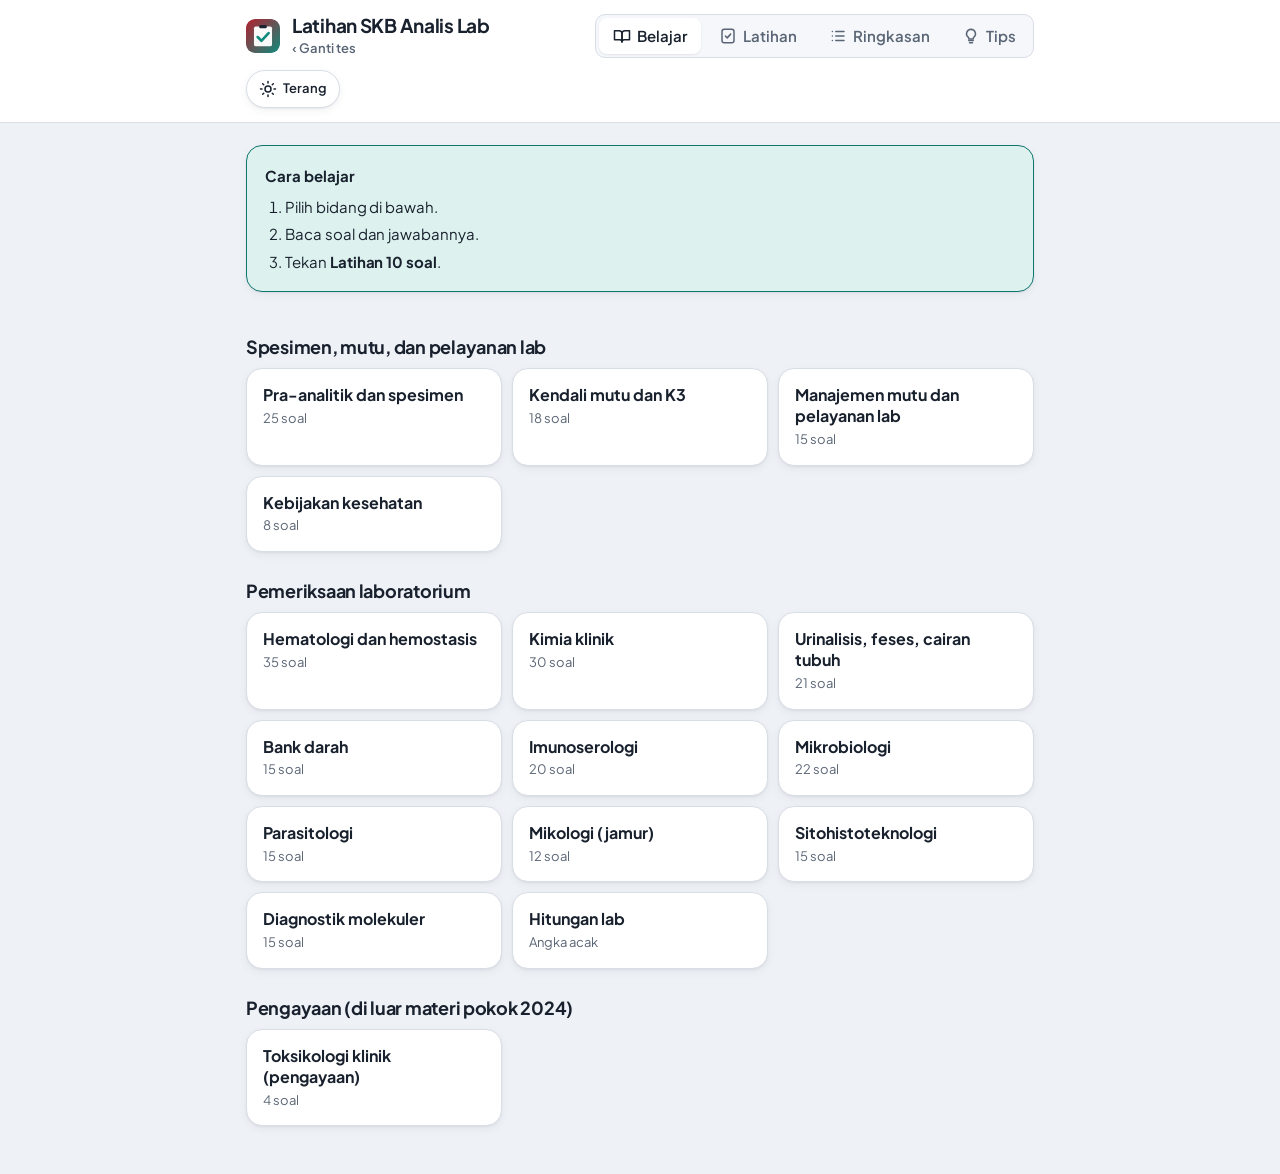
==== commit aeda088a: "Tema terang jadi default; warna bar status ikut tema" ====
--- a/skb.html
+++ b/skb.html
@@ -16,9 +16,9 @@
 <meta name="apple-mobile-web-app-title" content="Latihan CPNS">
 <script>if ("serviceWorker" in navigator && location.protocol === "https:") addEventListener("load", function(){ navigator.serviceWorker.register("sw.js").catch(function(){}); });</script>
 <script>(function(){var K="tema",R=document.documentElement,N={auto:"Otomatis",light:"Terang",dark:"Gelap"};
-function g(){try{return localStorage.getItem(K)||"auto"}catch(e){return"auto"}}
-function a(t){if(t==="light"||t==="dark")R.setAttribute("data-theme",t);else R.removeAttribute("data-theme");var b=document.getElementById("b-tema");if(b){b.setAttribute("data-mode",t);b.setAttribute("aria-label","Tema: "+N[t]+". Ketuk untuk ganti");var l=b.querySelector(".tl");if(l)l.textContent=N[t]}}
-a(g());document.addEventListener("DOMContentLoaded",function(){a(g());var b=document.getElementById("b-tema");if(b)b.addEventListener("click",function(){var n={auto:"light",light:"dark",dark:"auto"}[g()]||"auto";try{localStorage.setItem(K,n)}catch(e){}a(n)})})})();</script>
+function g(){try{return localStorage.getItem(K)||"light"}catch(e){return"light"}}
+function a(t){if(t==="light"||t==="dark")R.setAttribute("data-theme",t);else R.removeAttribute("data-theme");var gelap=t==="dark"||(t==="auto"&&matchMedia("(prefers-color-scheme: dark)").matches);document.querySelectorAll('meta[name="theme-color"]').forEach(function(m){m.removeAttribute("media");m.setAttribute("content",gelap?"#171e28":"#ffffff")});var b=document.getElementById("b-tema");if(b){b.setAttribute("data-mode",t);b.setAttribute("aria-label","Tema: "+N[t]+". Ketuk untuk ganti");var l=b.querySelector(".tl");if(l)l.textContent=N[t]}}
+a(g());document.addEventListener("DOMContentLoaded",function(){a(g());var b=document.getElementById("b-tema");if(b)b.addEventListener("click",function(){var n={light:"dark",dark:"auto",auto:"light"}[g()]||"light";try{localStorage.setItem(K,n)}catch(e){}a(n)})})})();</script>
 
 <style>
 
@@ -379,7 +379,7 @@
       <button class="tab" role="tab" data-tab="contekan" aria-selected="false"><svg viewBox="0 0 24 24" aria-hidden="true"><path d="M9 6h11M9 12h11M9 18h11"/><path d="M4.5 6h.01M4.5 12h.01M4.5 18h.01"/></svg><span>Ringkasan</span></button>
       <button class="tab" role="tab" data-tab="tips" aria-selected="false"><svg viewBox="0 0 24 24" aria-hidden="true"><path d="M9 18h6M10 21h4"/><path d="M12 3a6 6 0 0 0-3.8 10.6c.6.5.8 1.2.8 1.9V16h6v-.5c0-.7.3-1.4.8-1.9A6 6 0 0 0 12 3z"/></svg><span>Tips</span></button>
     </nav>
-    <button class="tema" id="b-tema" type="button" data-mode="auto" aria-label="Ganti tema"><svg class="i-auto" viewBox="0 0 24 24" aria-hidden="true"><circle cx="12" cy="12" r="9"/><path d="M12 3a9 9 0 0 1 0 18z" style="fill:currentColor"/></svg><svg class="i-light" viewBox="0 0 24 24" aria-hidden="true"><circle cx="12" cy="12" r="4"/><path d="M12 2v2M12 20v2M4.9 4.9l1.4 1.4M17.7 17.7l1.4 1.4M2 12h2M20 12h2M4.9 19.1l1.4-1.4M17.7 6.3l1.4-1.4"/></svg><svg class="i-dark" viewBox="0 0 24 24" aria-hidden="true"><path d="M21 12.8A9 9 0 1 1 11.2 3a7 7 0 0 0 9.8 9.8z"/></svg><span class="tl">Otomatis</span></button>
+    <button class="tema" id="b-tema" type="button" data-mode="light" aria-label="Ganti tema"><svg class="i-auto" viewBox="0 0 24 24" aria-hidden="true"><circle cx="12" cy="12" r="9"/><path d="M12 3a9 9 0 0 1 0 18z" style="fill:currentColor"/></svg><svg class="i-light" viewBox="0 0 24 24" aria-hidden="true"><circle cx="12" cy="12" r="4"/><path d="M12 2v2M12 20v2M4.9 4.9l1.4 1.4M17.7 17.7l1.4 1.4M2 12h2M20 12h2M4.9 19.1l1.4-1.4M17.7 6.3l1.4-1.4"/></svg><svg class="i-dark" viewBox="0 0 24 24" aria-hidden="true"><path d="M21 12.8A9 9 0 1 1 11.2 3a7 7 0 0 0 9.8 9.8z"/></svg><span class="tl">Terang</span></button>
   </div>
 </header>
 
